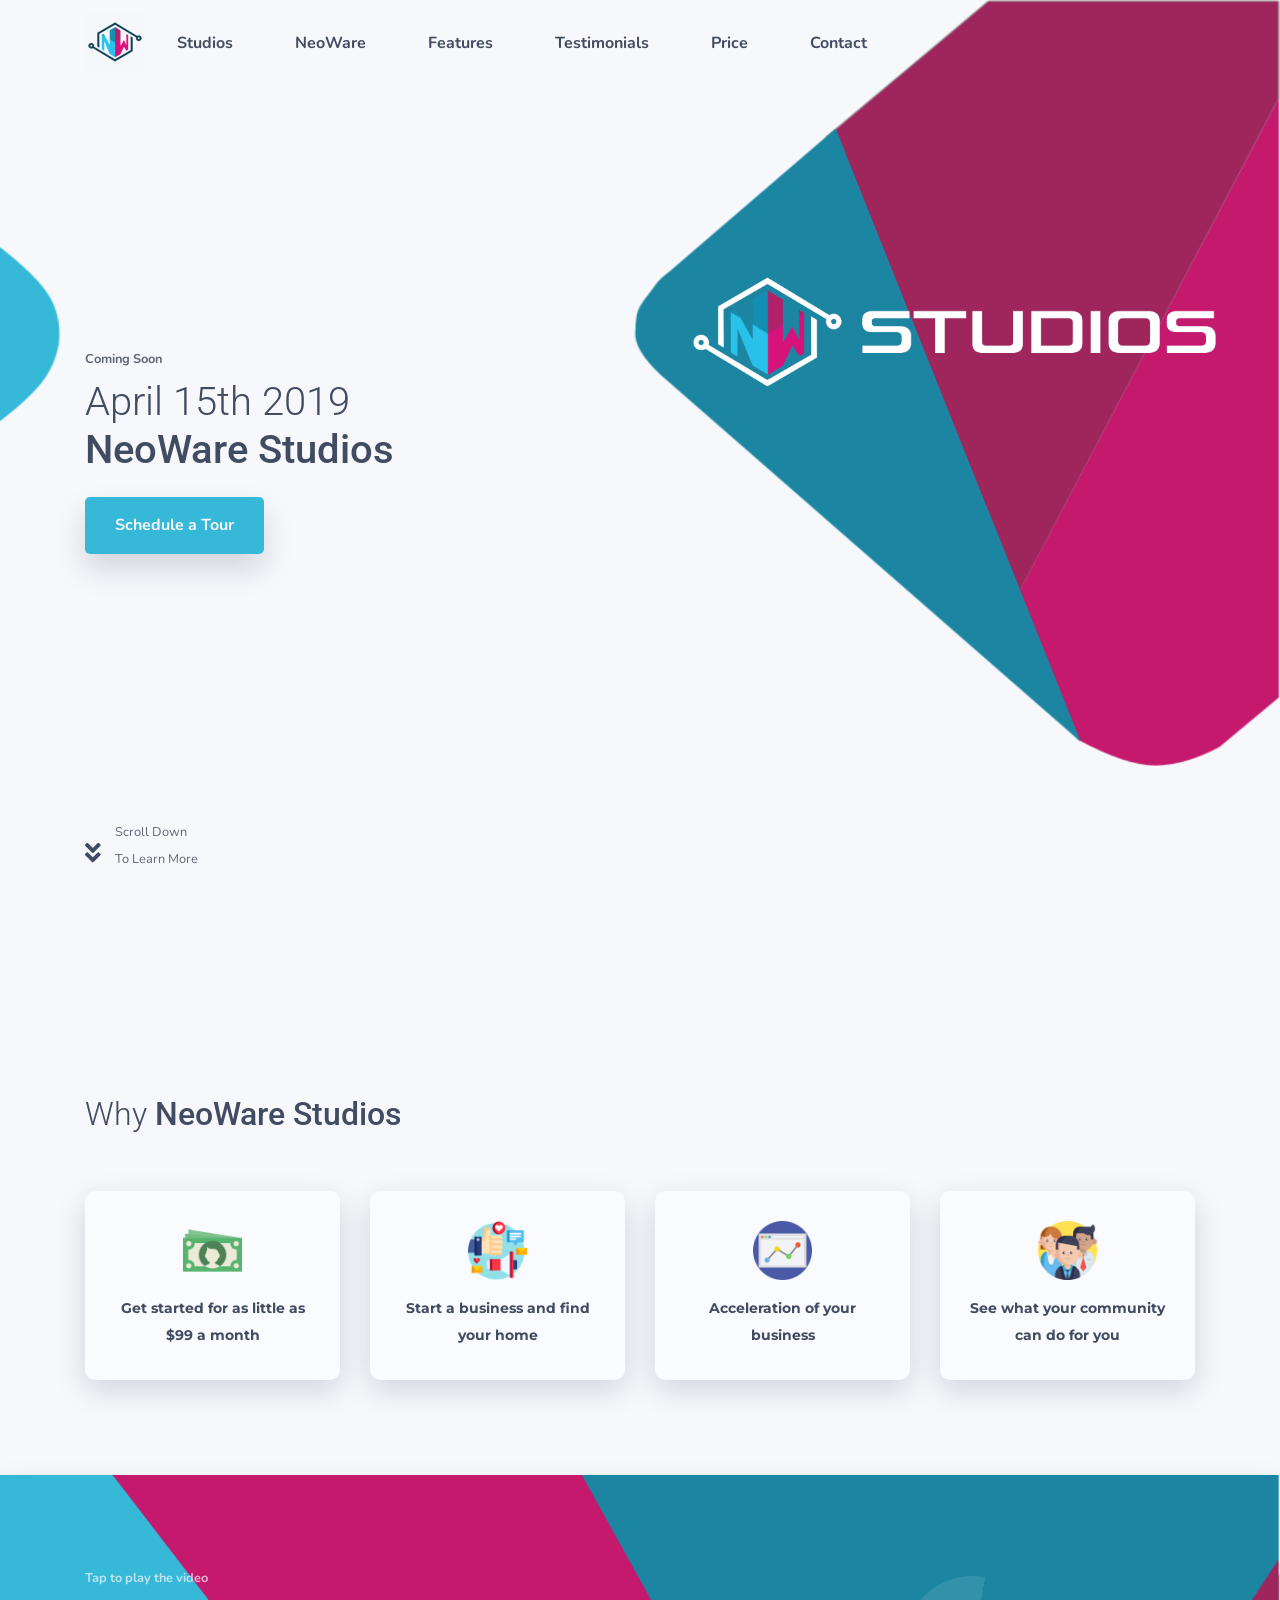
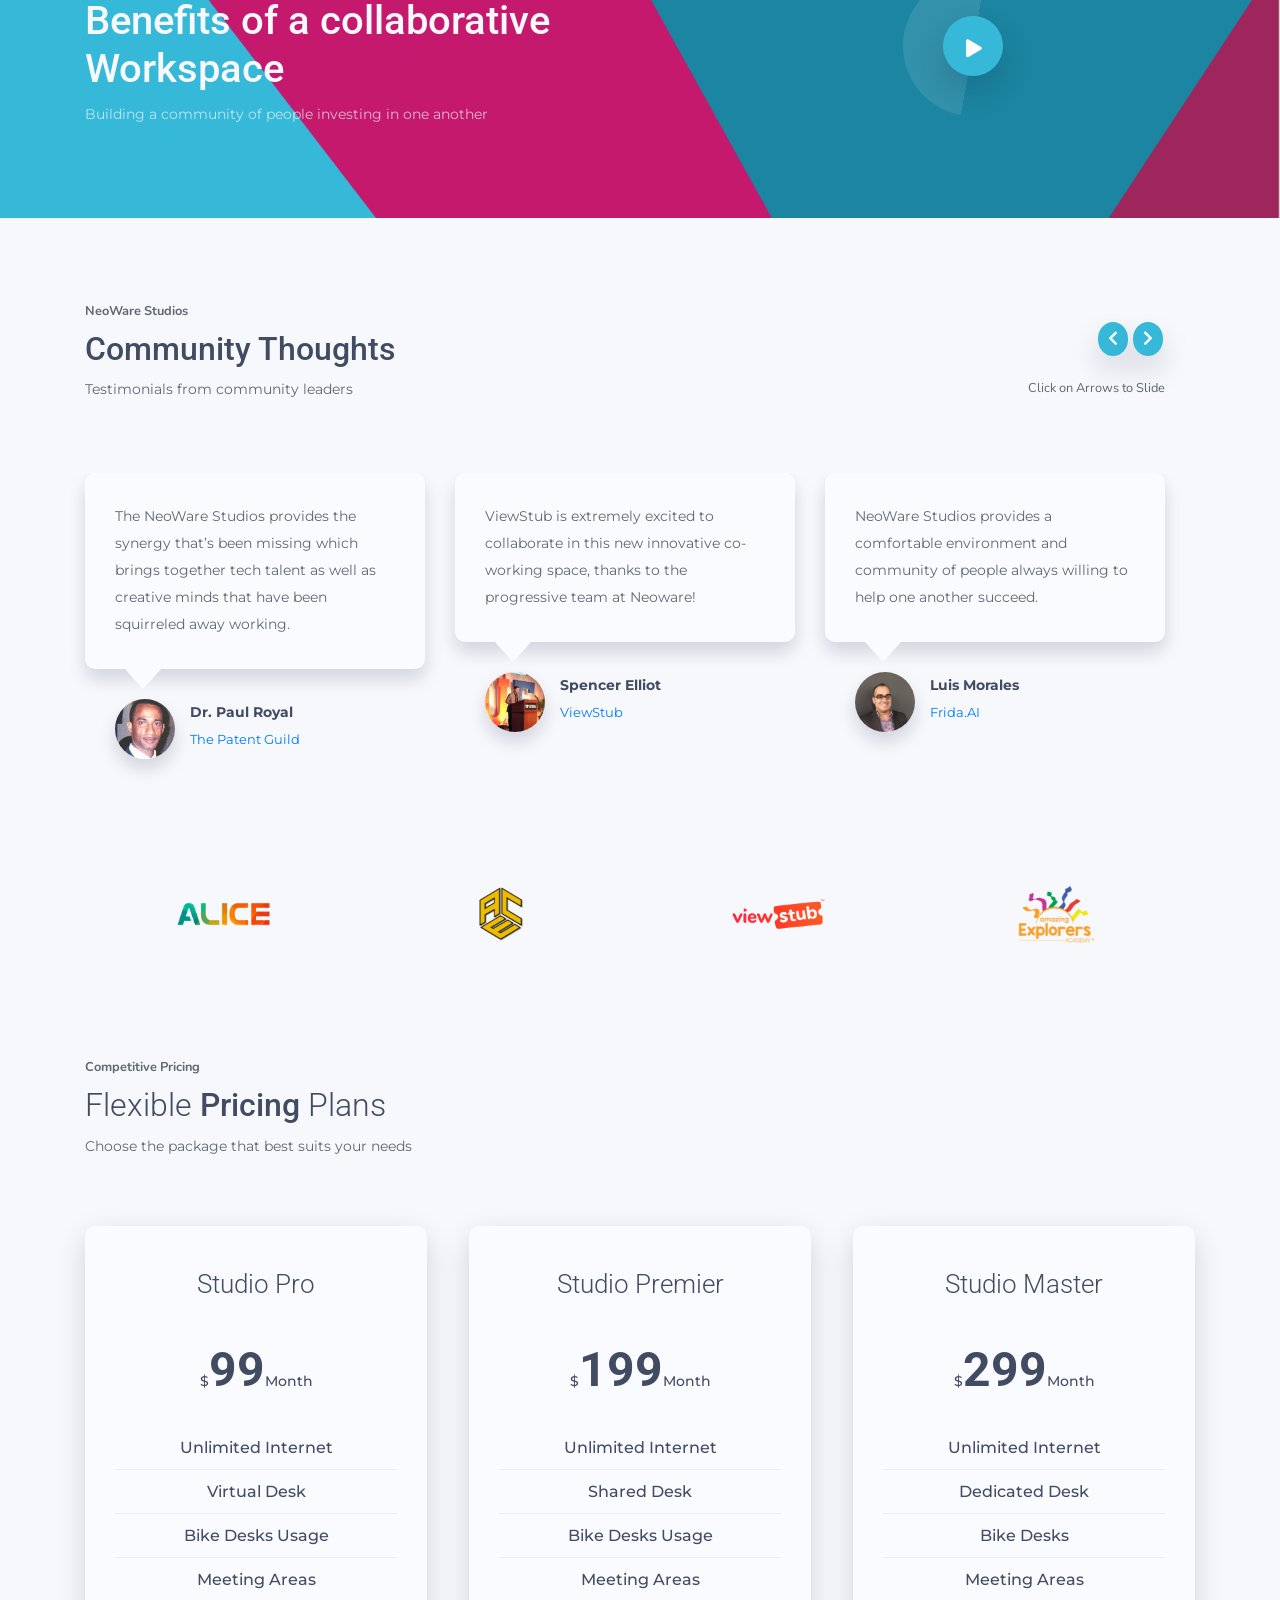
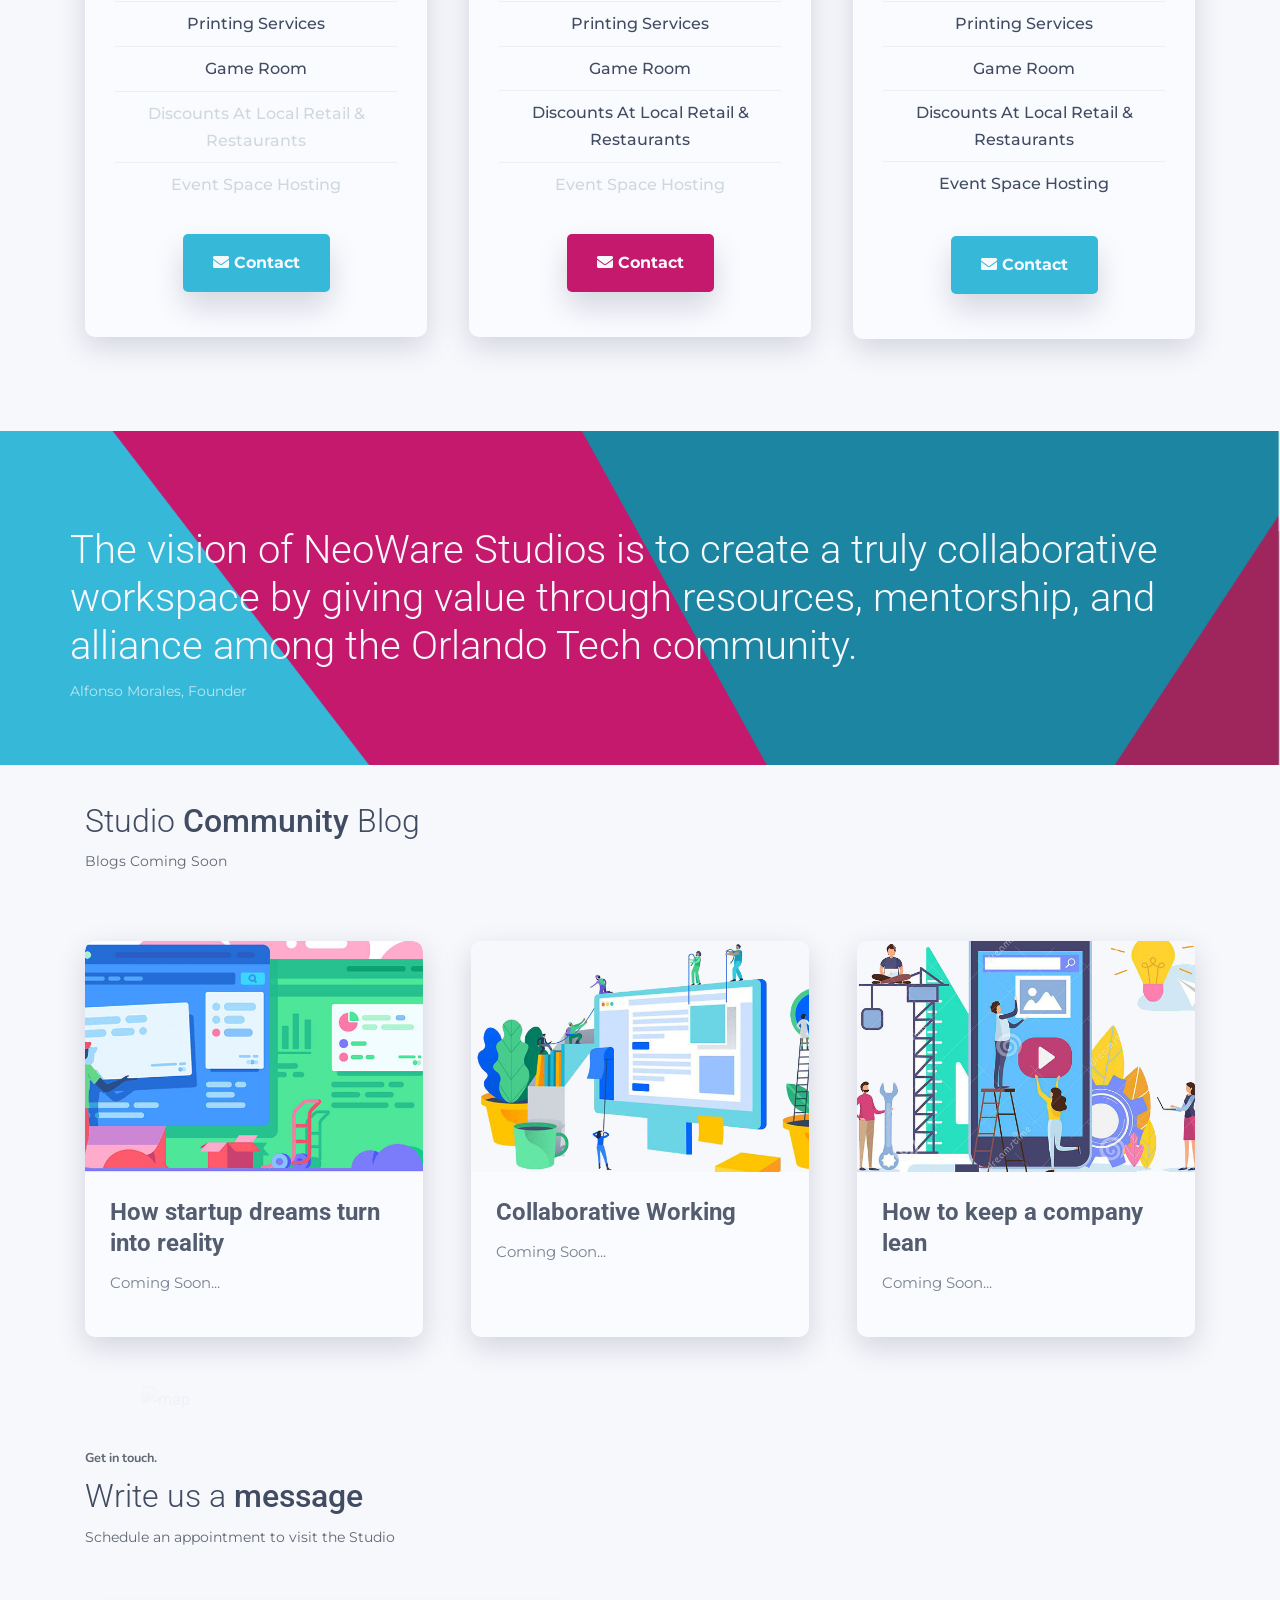
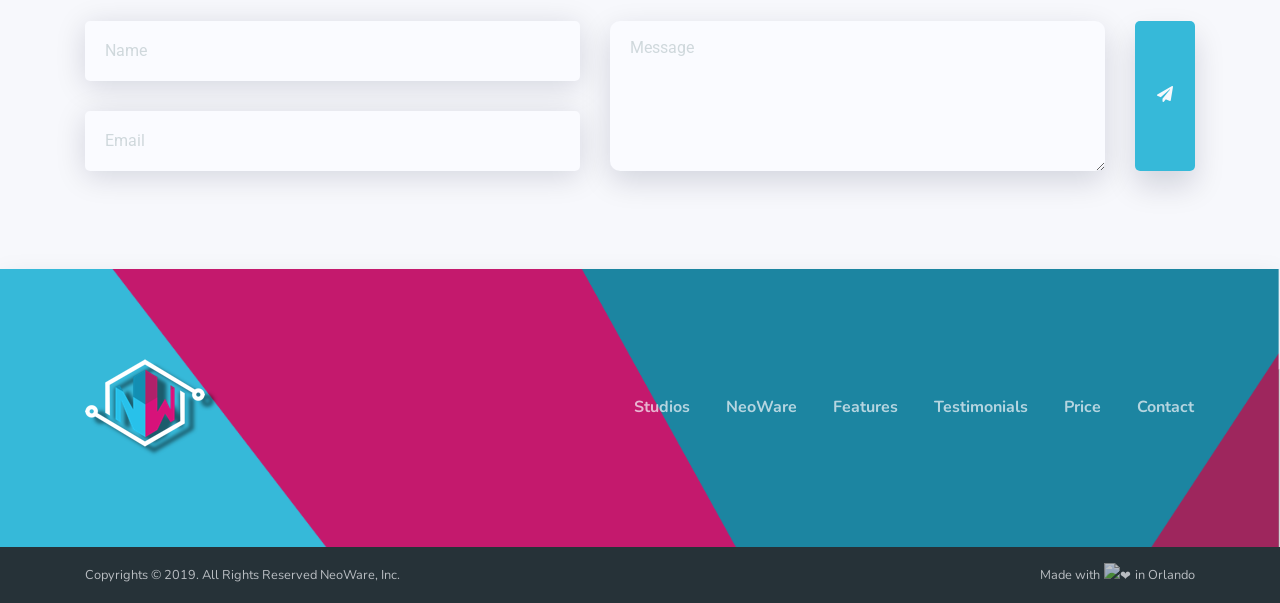
==== neowarestudio.html @ 3d2d00c1 "Update to add studios page" ====
<!DOCTYPE html>
<html lang="en-US" class="no-js">
<head>
    <meta charset="UTF-8" />
	<meta http-equiv="X-UA-Compatible" content="IE=edge">
	<meta name="viewport" content="width=device-width, initial-scale=1">
	<!-- The above 3 meta tags *must* come first in the head; any other head content must come *after* these tags -->
	<link rel="pingback" href="./xmlrpc.php">
	
	<!-- Favicon -->
		
	<title>NeoWare Studios &#8211; Collaborative Workspaces Orlando FL</title>
<link rel='dns-prefetch' href='//fonts.googleapis.com' />
<link rel='dns-prefetch' href='//s.w.org' />
<link rel="alternate" type="application/rss+xml" title="NeoWare Studios &raquo; Feed" href="./feed/index.html" />
<link rel="alternate" type="application/rss+xml" title="NeoWare Studios &raquo; Comments Feed" href="./comments/feed/index.html" />
		<script type="text/javascript">
			window._wpemojiSettings = {"baseUrl":"https:\/\/s.w.org\/images\/core\/emoji\/11.2.0\/72x72\/","ext":".png","svgUrl":"https:\/\/s.w.org\/images\/core\/emoji\/11.2.0\/svg\/","svgExt":".svg","source":{"concatemoji":".\/wp-includes\/js\/wp-emoji-release.min.js?ver=5.1.1"}};
			!function(a,b,c){function d(a,b){var c=String.fromCharCode;l.clearRect(0,0,k.width,k.height),l.fillText(c.apply(this,a),0,0);var d=k.toDataURL();l.clearRect(0,0,k.width,k.height),l.fillText(c.apply(this,b),0,0);var e=k.toDataURL();return d===e}function e(a){var b;if(!l||!l.fillText)return!1;switch(l.textBaseline="top",l.font="600 32px Arial",a){case"flag":return!(b=d([55356,56826,55356,56819],[55356,56826,8203,55356,56819]))&&(b=d([55356,57332,56128,56423,56128,56418,56128,56421,56128,56430,56128,56423,56128,56447],[55356,57332,8203,56128,56423,8203,56128,56418,8203,56128,56421,8203,56128,56430,8203,56128,56423,8203,56128,56447]),!b);case"emoji":return b=d([55358,56760,9792,65039],[55358,56760,8203,9792,65039]),!b}return!1}function f(a){var c=b.createElement("script");c.src=a,c.defer=c.type="text/javascript",b.getElementsByTagName("head")[0].appendChild(c)}var g,h,i,j,k=b.createElement("canvas"),l=k.getContext&&k.getContext("2d");for(j=Array("flag","emoji"),c.supports={everything:!0,everythingExceptFlag:!0},i=0;i<j.length;i++)c.supports[j[i]]=e(j[i]),c.supports.everything=c.supports.everything&&c.supports[j[i]],"flag"!==j[i]&&(c.supports.everythingExceptFlag=c.supports.everythingExceptFlag&&c.supports[j[i]]);c.supports.everythingExceptFlag=c.supports.everythingExceptFlag&&!c.supports.flag,c.DOMReady=!1,c.readyCallback=function(){c.DOMReady=!0},c.supports.everything||(h=function(){c.readyCallback()},b.addEventListener?(b.addEventListener("DOMContentLoaded",h,!1),a.addEventListener("load",h,!1)):(a.attachEvent("onload",h),b.attachEvent("onreadystatechange",function(){"complete"===b.readyState&&c.readyCallback()})),g=c.source||{},g.concatemoji?f(g.concatemoji):g.wpemoji&&g.twemoji&&(f(g.twemoji),f(g.wpemoji)))}(window,document,window._wpemojiSettings);
		</script>
		<style type="text/css">
img.wp-smiley,
img.emoji {
	display: inline !important;
	border: none !important;
	box-shadow: none !important;
	height: 1em !important;
	width: 1em !important;
	margin: 0 .07em !important;
	vertical-align: -0.1em !important;
	background: none !important;
	padding: 0 !important;
}
</style>
	<link rel='stylesheet' id='wp-block-library-css'  href='./wp-includes/css/dist/block-library/style.min.css?ver=5.1.1' type='text/css' media='all' />
<link rel='stylesheet' id='wp-block-library-theme-css'  href='./wp-includes/css/dist/block-library/theme.min.css?ver=5.1.1' type='text/css' media='all' />
<link rel='stylesheet' id='apparatus-fonts-montserrat-css'  href='https://fonts.googleapis.com/css?family=Montserrat%3A200%2C300%2C400%2C500%2C500i%2C600%2C700%2C800&#038;ver=5.1.1' type='text/css' media='all' />
<link rel='stylesheet' id='apparatus-fonts-nunito_and_roboto-css'  href='https://fonts.googleapis.com/css?family=Roboto%3A100%2C300%2C400%2C400i%2C500%2C700%2C900%7CNunito%3A200%2C300%2C400%2C600%2C700%2C800%2C900&#038;ver=5.1.1' type='text/css' media='all' />
<link rel='stylesheet' id='bootstrap-css'  href='./wp-content/themes/apparatus/css/bootstrap.min.css?ver=5.1.1' type='text/css' media='all' />
<link rel='stylesheet' id='font-awesome-new-css'  href='./wp-content/themes/apparatus/fonts/font-awesome/css/all.css?ver=5.1.1' type='text/css' media='all' />
<link rel='stylesheet' id='owl-carousel-css'  href='./wp-content/themes/apparatus/css/owl.carousel.min.css?ver=5.1.1' type='text/css' media='all' />
<link rel='stylesheet' id='owl-carousel-theme-default-css'  href='./wp-content/themes/apparatus/css/owl.theme.default.min.css?ver=5.1.1' type='text/css' media='all' />
<link rel='stylesheet' id='lity-css'  href='./wp-content/themes/apparatus/css/lity.min.css?ver=5.1.1' type='text/css' media='all' />
<link rel='stylesheet' id='animations-css'  href='./wp-content/themes/apparatus/css/animations.css?ver=5.1.1' type='text/css' media='all' />
<link rel='stylesheet' id='apparatus-stylesheet-css'  href='./wp-content/themes/apparatus/style.css?ver=5.1.1' type='text/css' media='all' />
<link rel='stylesheet' id='apparatus-media-queries-css'  href='./wp-content/themes/apparatus/css/media-queries.css?ver=5.1.1' type='text/css' media='all' />
<link rel='stylesheet' id='apparatus-sidebar-widgets-css'  href='./wp-content/themes/apparatus/css/widget.css?ver=5.1.1' type='text/css' media='all' />
<link rel='stylesheet' id='apparatus-gutenberg-additions-css'  href='./wp-content/themes/apparatus/gutenberg/css/gutenberg-additions.css?ver=5.1.1' type='text/css' media='all' />
<link rel='stylesheet' id='apparatus-font-style-one-css'  href='./wp-content/themes/apparatus/css/font-style-one.css?ver=5.1.1' type='text/css' media='all' />
<link rel='stylesheet' id='apparatus-public-style-css'  href='./wp-content/plugins/the_apparatus_extensions/modules/public.css?ver=6.4.0' type='text/css' media='all' />
<link rel='stylesheet' id='js_composer_front-css'  href='./wp-content/plugins/js_composer/assets/css/js_composer.min.css?ver=5.7' type='text/css' media='all' />
<script type='text/javascript' src='./wp-includes/js/jquery/jquery.js?ver=1.12.4'></script>
<script type='text/javascript' src='./wp-includes/js/jquery/jquery-migrate.min.js?ver=1.4.1'></script>
<link rel='https://api.w.org/' href='./wp-json/index.html' />
<link rel="EditURI" type="application/rsd+xml" title="RSD" href="./xmlrpc.php?rsd" />
<link rel="wlwmanifest" type="application/wlwmanifest+xml" href="./wp-includes/wlwmanifest.xml" /> 
<meta name="generator" content="WordPress 5.1.1" />
<link rel="canonical" href="./index.html" />
<link rel='shortlink' href='./index.html' />
<link rel="alternate" type="application/json+oembed" href="./wp-json/oembed/1.0/embed/index.html?url=.%2F" />
<link rel="alternate" type="text/xml+oembed" href="./wp-json/oembed/1.0/embed/index.html?url=.%2F&#038;format=xml" />
		<style type="text/css">.recentcomments a{display:inline !important;padding:0 !important;margin:0 !important;}</style>
		<meta name="generator" content="Powered by WPBakery Page Builder - drag and drop page builder for WordPress."/>
<!--[if lte IE 9]><link rel="stylesheet" type="text/css" href="./wp-content/plugins/js_composer/assets/css/vc_lte_ie9.min.css" media="screen"><![endif]--><link rel="icon" href="./wp-content/uploads/2019/03/Logo.png" sizes="32x32" />
<link rel="icon" href="./wp-content/uploads/2019/03/Logo.png" sizes="192x192" />
<link rel="apple-touch-icon-precomposed" href="./wp-content/uploads/2019/03/Logo.png" />
<meta name="msapplication-TileImage" content="./wp-content/uploads/2019/03/Logo.png" />
<!-- Custom CSS Codes
========================================================= -->
<style id="custom-style">
	.logo {
		color: #fff;
		height: 60px;
		width: 60px;
		border-radius: 50%;
		font-size: 32px;
		padding-left: 0;
		padding-right: 0;
		padding-top: 4px;
		background: -webkit-gradient(linear, left top, left bottom, from(#F5F251), to(#B8B00A));
		background: linear-gradient(-180deg, #F5F251 0%, #F5F251 100%);
	}
	@media (max-width: 768px) {
		.logo {
			height: 55px;
			width: 55px;
			font-size: 30px;
			padding-top: 2px;
		}
	}
	logo-image{
		padding-left: 0;
		padding-right: 0;
		padding-top: 4px;
	}
	/*Global Colors*/
	.bg-color-1,.nav-container-screen div,.nav-container div,button,.btn,input[type="submit"]{
		background: -webkit-gradient(linear, left top, left bottom, from(#F5F251), to(#B8B00A));
		background: linear-gradient(-180deg, #F5F251 0%, #F5F251 100%);
	}
	.bg-color-2{
		background: -webkit-gradient(linear, left top, left bottom, from(#6326AA), to(#5C1B84));
		background: linear-gradient(-180deg, #6326AA 0%, #6326AA 100%);
	}
	.navbar button.navbar-toggler{
		background: transparent !important;
	}
	.wp-block-quote:not(.is-large):not(.is-style-large){
		border-color: #6326AA;
	}
	/*Background Images*/
		.header-blog{
		background-image: url(./wp-content/themes/apparatus/images/backgrounds-min/ambient-min.jpg);
	}
		@media (max-width: 768px) {
		.dif-mobile-bg {
			background-image: url(./wp-content/themes/apparatus/images/backgrounds-min/ambient-min.jpg) !important;
			height: 100vh !important;
			background-size: cover !important;
			background-repeat: no-repeat;
			-webkit-box-shadow: 0 15px 30px 0 rgba(5, 16, 44, .15);
			box-shadow: 0 15px 30px 0 rgba(5, 16, 44, .15);
		}
		.sm-tpadding{
			padding-top: 70px;
		}
	}
						
	
		footer{
		background-image: url(./wp-content/uploads/2019/02/jagged-min-1.png);
	}
					
	.footer-brand .logo{
		padding-top:4px	}
			
	
		
		
		
		
		
		
		
							
				
										
			
			
		
			
			
		
			
			
			
		
		
		.header-blog {
		height: 40vh;
	}
			
		.recentcomments a {
		display: inline-block !important;
		padding: 3px 12px !important;
		margin: 10px 7px 2px 0 !important;
	}
</style>
<style type="text/css" data-type="vc_shortcodes-custom-css">.vc_custom_1545214084079{background-position: center !important;background-repeat: no-repeat !important;background-size: contain !important;}</style><noscript><style type="text/css"> .wpb_animate_when_almost_visible { opacity: 1; }</style></noscript></head>

<body class="home page-template page-template-page-vc page-template-page-vc-php page page-id-71 wp-embed-responsive montserrat_font  ft_home wpb-js-composer js-comp-ver-5.7 vc_responsive">
    <!-- Preloader -->
    <div class="preloader">
        <div class="status">
            <div class="spinner">
                <div class="bg-color-2 rect1"></div>
                <div class="bg-color-2 rect2"></div>
                <div class="bg-color-2 rect3"></div>
                <div class="bg-color-2 rect4"></div>
                <div class="bg-color-2 rect5"></div>
            </div>
        </div>
    </div>
   <!--  Preloader end -->

    <!-- Page -->
    <div id="top" class="page-wrap">
        <!-- Navigation -->
        <nav id="navigation" class="navbar navbar-expand-lg">
            <div class="container" id="navigation-container">
                <!-- Logo -->
												
<a href="./index.html" class="custom-logo-link" rel="home" itemprop="url"><img width="60" height="60" src="./wp-content/uploads/2019/02/Neoware-Logo-1.png" class="custom-logo" alt="NeoWare" itemprop="logo" /></a>
								                <!-- Logo end -->
                <!-- Burger menu button -->
                <button class="navbar-toggler" type="button" data-toggle="collapse" data-target="#navbarSupportedContent" aria-controls="navbarSupportedContent" aria-expanded="false" aria-label="Toggle navigation">
                    <span class="burger-menu">
                        <span class="burger"></span>
                    </span>
                </button>
                <!-- Burger menu button end -->
                <div class="collapse navbar-collapse" id="navbarSupportedContent">
                    <ul id="menu-main-menu" class="navbar-nav mrg-auto nav-menu-width parent-items-5"><li  id="menu-item-171" class="menu-item menu-item-type-custom menu-item-object-custom menu-item-171 nav-item the-top-parent-item"><a title="onepage" href="indexstudios.html" class="nav-link">Studios</a></li>
                    	<li id="menu-item-161" class="menu-item menu-item-type-custom menu-item-object-custom menu-item-161 nav-item the-top-parent-item"><a title="onepage" href="index.html" class="nav-link">NeoWare</a></li>
<li  id="menu-item-10" class="menu-item menu-item-type-custom menu-item-object-custom menu-item-10 nav-item the-top-parent-item"><a title="onepage" href="#features" class="nav-link">Features</a></li>
<li  id="menu-item-12" class="menu-item menu-item-type-custom menu-item-object-custom menu-item-12 nav-item the-top-parent-item"><a title="onepage" href="#testimonials" class="nav-link">Testimonials</a></li>
<li  id="menu-item-13" class="menu-item menu-item-type-custom menu-item-object-custom menu-item-13 nav-item the-top-parent-item"><a title="onepage" href="#pricing" class="nav-link">Price</a></li>
<li  id="menu-item-14" class="menu-item menu-item-type-custom menu-item-object-custom menu-item-14 nav-item the-top-parent-item"><a title="onepage" href="#contact" class="nav-link">Contact</a></li>

</ul>
                </div>
            </div>


















        </nav>
        <!-- Navigation end -->  
<section class="sec-padding apparatus-page-post-page">
    <div class="container">
      <div class="row">
        <div class="col-12 col-md-12 nopadding">
			
				<!-- post grid -->		
        <div class="apparatus-post-block post-71 page type-page status-publish hentry" id="post-71">
			<div class="col-12 col-md-12 nopadding">
				<div class="text-box">
					<div id="home" data-vc-full-width="true" data-vc-full-width-init="false" data-vc-stretch-content="true" class="vc_row wpb_row vc_row-fluid vc_custom_1545214084079 vc_row-no-padding" style=" "><div class="wpb_column vc_column_container vc_col-sm-12"><div class="vc_column-inner"><div class="wpb_wrapper"><!-- Start Header Section-->
	<div style="background-image:url(./wp-content/uploads/2019/03/Background.png);background-size: contain;background-position: top;background-repeat: no-repeat;" class="dbmca dif-mobile-bg">
        <header class="header dbmca header-section-one"  >
            <div class="container">
                <div class="row header-row">
                    <!-- Main title -->
                    <div class="col-sm-12 col-md-6 align-self-center main-title">
					
                        <p class="light bold small main-suptitle sm-white heading1">Coming Soon</p>
						
					
                        <h1 class="heading2 sm-white"><span class='thin'>April 15th 2019</span><br />
NeoWare Studios</h1>
						
					
                        <!-- Buttons -->
                        <a href="mailto:info@neoware.io">
                            <div class="button bg-color-1">Schedule a Tour</div>
                        </a>
						
							
                    </div>
                    <!-- Main title end -->
							
											
                </div>
								
                <!-- Tooltip -->
                <div class="header-tooltip"><i class="fas scroll-arrow bounce fa-angle-double-down"></i>
                    <p class="light thin small sm-white heading3" >Scroll Down<br />
To Learn More</p>
                </div>
                <!-- Tooltip end -->
								
            </div>
        </header>
        <!-- End Header end -->
		<!-- How it works -->
        <section  class="hiw p-90-35 dbmca">
            <div class="line"></div>
            <div class="container">
                <!-- Section title -->
                <div class="section-title sm-ac mb-70">
                    <p class="light bold small sec2_heading1"></p>
                    <h2 class="sec2_heading2"></h2>
                    <p class="light thin sec2_heading3"></p>
                </div>
                <!-- Section title end -->
                <div class="row">
				
				
				
				
					
                </div>
            </div>
        </section>
		</div>
        <!-- How it works end -->
		
<style>




.header-section-one.dbmca .bg-color-1{
     background-image: linear-gradient(-180deg, #36b9d9 0%, #36b9d9 100%) !important; 
} 










</style>

<style>
@media (max-width: 768px){
.dif-mobile-bg{
    background-image: url(./wp-content/uploads/2019/03/Middle-Sections.png) !important;
}
}
</style>
</div></div></div></div><div class="vc_row-full-width"></div><div id="features" class="vc_row wpb_row vc_row-fluid sm-tpadding" style=" "><div class="wpb_column vc_column_container vc_col-sm-12"><div class="vc_column-inner"><div class="wpb_wrapper"><!-- Start Headline Section-->
       
                <div class="section-title sm-ac p-15 mb-m5 lkkij">
<!--                     <p class="light bold small headline1">Try on the touch</p>
 -->                    <h2 class="headline2"><span class='thin'>Why</span> NeoWare Studios</h2>
<!--                     <p class="light thin headline3">Dolor sit Mollitia harum ea ut etaque velit.</p>
 -->                </div>

        <!-- End Headline Section -->
		
<style>



</style>
<div class="vc_empty_space"   style="height: 55px" ><span class="vc_empty_space_inner"></span></div>
</div></div></div></div><div class="vc_row wpb_row vc_row-fluid" style=" "><div class="wpb_column vc_column_container vc_col-sm-3"><div class="vc_column-inner"><div class="wpb_wrapper"><!-- Start Feature Box -->
        <section class="features p-0-55 mojnp">

                    <!-- Features card  -->

                        <div class="card-features">
                            <img src="./wp-content/uploads/2018/12/notes.png" alt="icon" class="jump" style="animation-delay: 0s" >
                            <p class="bold title">Get started for as little as $99 a month</p>
                            <p class="light thin desc"></p>
                        </div>
     				

        </section>
        <!-- End Feature Box  -->
		
<style>


</style>
</div></div></div><div class="wpb_column vc_column_container vc_col-sm-3"><div class="vc_column-inner"><div class="wpb_wrapper"><!-- Start Feature Box -->
        <section class="features p-0-55 mnopj">

                    <!-- Features card  -->

                        <div class="card-features">
                            <img src="./wp-content/uploads/2018/12/digital-campaign.png" alt="icon" class="jump" style="animation-delay: 0.75s" >
                            <p class="bold title">Start a business and find your home</p>
                            <p class="light thin desc"></p>
                        </div>
     				

        </section>
        <!-- End Feature Box  -->
		
<style>


</style>
</div></div></div><div class="wpb_column vc_column_container vc_col-sm-3"><div class="vc_column-inner"><div class="wpb_wrapper"><!-- Start Feature Box -->
        <section class="features p-0-55 njmop">

                    <!-- Features card  -->

                        <div class="card-features">
                            <img src="./wp-content/uploads/2018/12/charts.png" alt="icon" class="jump" style="animation-delay: 1.5s" >
                            <p class="bold title">Acceleration of your business</p>
                            <p class="light thin desc"></p>
                        </div>
     				

        </section>
        <!-- End Feature Box  -->
		
<style>


</style>
</div></div></div><div class="wpb_column vc_column_container vc_col-sm-3"><div class="vc_column-inner"><div class="wpb_wrapper"><!-- Start Feature Box -->
        <section class="features p-0-55 nmojp">

                    <!-- Features card  -->

                        <div class="card-features">
                            <img src="./wp-content/uploads/2018/12/teamwork.png" alt="icon" class="jump" style="animation-delay: 2.25s" >
                            <p class="bold title">See what your community can do for you</p>
                            <p class="light thin desc"></p>
                        </div>
     				

        </section>
        <!-- End Feature Box  -->
		
<style>


</style>
</div></div></div></div><div data-vc-full-width="true" data-vc-full-width-init="false" data-vc-stretch-content="true" class="vc_row wpb_row vc_row-fluid vc_row-no-padding" style=" "><div class="wpb_column vc_column_container vc_col-sm-12"><div class="vc_column-inner"><div class="wpb_wrapper"><div class="vc_empty_space"   style="height: 40px" ><span class="vc_empty_space_inner"></span></div>
<!-- Start Video Section -->
        <section class="video bg-animation p-90-60 rtqsi">
            <div class="container">
                <div class="row">
                    <div class="col-12 col-sm-7 align-self-center mb-30">
                        <!-- Section title -->
                        <div class="section-title">
                            <p class="white-light bold small heading1">Tap to play the video</p>
                            <h2 class="h1 white heading2">Benefits of a collaborative Workspace</h2>
                            <p class="white-light thin m-0 heading3">Building a community of people investing in one another</p>
                        </div>
                        <!-- Section title end -->
                    </div>
                    <!-- Play button -->
                    <div class="col-12 col-sm-5 align-self-center mb-30">
                        <div class="play-frame play-rotate"></div>
                        <a href="https://www.youtube.com/watch?v=XB7zxBHRfho" data-lity>
                            <div class="play-button bg-color-1">
                                <i class="fas fa-play"></i>
                            </div>
                        </a>
                    </div>
                    <!-- Play button end -->
                </div>
            </div>
        </section>
        <!-- End Video Section  -->
		
<style>

.video.rtqsi {
    background-image: url(./wp-content/uploads/2019/02/jagged-min-1.png);
}






.video.rtqsi .bg-color-1{
	background-image: linear-gradient(-180deg, #36b9d9 0%, #36b9d9 100%);
} 

</style>
</div></div></div></div><div class="vc_row-full-width"></div><div id="testimonials" data-vc-full-width="true" data-vc-full-width-init="false" data-vc-stretch-content="true" class="vc_row wpb_row vc_row-fluid vc_row-no-padding" style=" "><div class="wpb_column vc_column_container vc_col-sm-12"><div class="vc_column-inner"><div class="wpb_wrapper"><!-- Start Testimonial Slider Section -->
        <section  class="testimonials p-80-0 mnkld">
            <div class="container">
                <div class="row">
                    <div class="col-12 col-md-7">
                        <!-- Section title -->
                        <div class="section-title sm-ac mb-70">
                            <p class="light bold small heading1">NeoWare Studios</p>
                            <h2 class="heading2">Community Thoughts</h2>
                            <p class="light thin heading3">Testimonials from community leaders</p>
                        </div>
                        <!-- Section title end -->
                    </div>
                    <div class="col-12 col-md-5 testimonials-tooltip">
                        <div class="nav-container sm-ac"></div>
                        <p class="light thin small sm-ac arrow_title">Click on Arrows to Slide</p>
                    </div>
                </div>
                <div id="owl" class="testimonial-slider">
				
                    <!-- Start Item -->
                    <div class="item">
                        <div class="testimonial">
                            <div class="dialog">
                                <p class="light thin description">The NeoWare Studios provides the synergy that’s been missing which brings together tech talent as well as creative minds that have been squirreled away working.</p>
                            </div>
                            <div class="user-name">
                                <div class="user"><img src="./wp-content/uploads/2019/03/Paul.png" alt="user"></div>
                                <p class="m-0 bold name">Dr. Paul Royal</p>

                                <p class="light thin small designation"><a href="                                https://www.thepatentguild.com
" target="_blank">The Patent Guild</a></p>
                            </div>
                        </div>
                    </div>
					<!-- End Item -->
				
                    <!-- Start Item -->
                    <div class="item">
                        <div class="testimonial">
                            <div class="dialog">
                                <p class="light thin description">ViewStub is extremely excited to collaborate in this new innovative co-working space, thanks to the progressive team at Neoware!</p>
                            </div>
                            <div class="user-name">
                                <div class="user"><img src="./wp-content/uploads/2019/03/Spencer.png" alt="user"></div>
                                <p class="m-0 bold name">Spencer Elliot</p>
                                <p class="light thin small designation"><a href="https://viewstub.com" target="_blank">ViewStub</a></p>
                            </div>
                        </div>
                    </div>
					<!-- End Item -->
				
                    <!-- Start Item -->
                    <div class="item">
                        <div class="testimonial">
                            <div class="dialog">
                                <p class="light thin description">NeoWare Studios provides a comfortable environment and community of people always willing to help one another succeed.</p>
                            </div>
                            <div class="user-name">
                                <div class="user"><img src="./wp-content/uploads/2019/03/Luis.png" alt="user"></div>
                                <p class="m-0 bold name">Luis Morales</p>
                                <p class="light thin small designation"><a href="https://www.frida.ai" target="_blank">Frida.AI</a></p>
                            </div>
                        </div>
                    </div>
					<!-- End Item -->

					<!-- Start Item -->
                    <div class="item">
                        <div class="testimonial">
                            <div class="dialog">
                                <p class="light thin description">If you’re looking for a space to maximize your work, interactions/feedback, and growth, Neoware studios is where you belong.</p>
                            </div>
                            <div class="user-name">
                                <div class="user"><img src="./wp-content/uploads/2019/03/Zach.png" alt="user"></div>
                                <p class="m-0 bold name">Zachery Gettis</p>
                                <p class="light thin small designation"><a href="https://www.ucfcrypto.com" target="_blank">ACE</a></p>
                            </div>
                        </div>
                    </div>
					<!-- End Item -->

                </div>

            </div>
        </section>
        <!-- End Testimonial Slider Section  -->
		
<style>




.testimonials.mnkld .nav-container div{
    background-image: linear-gradient(-180deg, #36b9d9 0%, #36b9d9 100%) !important;
}


</style>
</div></div></div></div><div class="vc_row-full-width"></div><div class="vc_row wpb_row vc_row-fluid" style=" "><div class="wpb_column vc_column_container vc_col-sm-12"><div class="vc_column-inner"><div class="wpb_wrapper"><!-- Start Clients Logo Slider Section -->
        <section  class="clients_logo_slider testimonials">
		
                <div class="brands mb-30">
                    <div class="container">
                        <!-- Owl carousel -->
                        <div class="owl-carousel brands-slider owl-theme">						

						
                            <div class="item">
                                <!-- Brand 1 -->
                                <img src="./wp-content/uploads/2019/03/Group-7.png" alt="brand">
                            </div>
						
                            <div class="item">
                                <!-- Brand 1 -->
                                <img src="./wp-content/uploads/2019/03/Group-5.png" alt="brand">
                            </div>
						
                            <div class="item">
                                <!-- Brand 1 -->
                                <img src="./wp-content/uploads/2019/03/Group-6.png" alt="brand">
                            </div>
						
                            <div class="item">
                                <!-- Brand 1 -->
                                <img src="./wp-content/uploads/2019/03/Group-4.png" alt="brand">
                            </div>
						
                            <div class="item">
                                <!-- Brand 1 -->
                                <img src="./wp-content/uploads/2019/03/Group-3.png" alt="brand">
                            </div>
						
                            <div class="item">
                                <!-- Brand 1 -->
                                <img src="./wp-content/uploads/2019/03/Group-2.png" alt="brand">
                            </div>
			
                        </div>
                        <!-- Owl carousel end -->
                    </div>
                </div>
              
        </section>
        <!-- End Clients Logo Slider Section  -->
		</div></div></div></div><div id="pricing" class="vc_row wpb_row vc_row-fluid" style=" "><div class="wpb_column vc_column_container vc_col-sm-12"><div class="vc_column-inner"><div class="wpb_wrapper"><div class="vc_empty_space"   style="height: 60px" ><span class="vc_empty_space_inner"></span></div>
<!-- Start Headline Section-->
       
                <div class="section-title sm-ac p-15 mb-m5 kilkj">
                    <p class="light bold small headline1">Competitive Pricing</p>
                    <h2 class="headline2"><span class='thin'>Flexible</span> Pricing <span class='thin'>Plans</span></h2>
                    <p class="light thin headline3">Choose the package that best suits your needs</p>
                </div>

        <!-- End Headline Section -->
		
<style>



</style>
</div></div></div></div><div class="vc_row wpb_row vc_row-fluid" style=" "><div class="wpb_column vc_column_container vc_col-sm-4"><div class="vc_column-inner"><div class="wpb_wrapper"><!-- Start Price Table -->
        <section class="pricing p-55-60 qproc">

                        <div class="pricing-table text-center">
                            <div class="row">
                                <div class="col-12">
                                    <p class="bold price-header plan_name">Studio Pro</p>
                                </div>
                                <div class="col-12">
                                    <p class="light thin plan_desc">
                                       
                                    </p>
                                </div>
                                <div class="col-12">
                                    <p class="bold price plan_price">$<span>99</span>Month</p>
                                </div>
                                <div class="col-12">
									<ul class="pricing-detail gray"><li>Unlimited Internet<br /></li><li>Virtual Desk<br /></li><li>Bike Desks Usage<br /></li><li>Meeting Areas<br /></li><li>Printing Services<br /></li><li>Game Room</li></ul>  
									
									<ul class="pricing-detail gray disabled-features"><li class="mute">Discounts At Local Retail & Restaurants<br /></li><li class="mute">Event Space Hosting</li></ul>  
									
                                </div>
                                <div class="col-12">						<a href="mailto:info@neoware.io" class="button bg-color-2"><i class="fa fa-envelope"></i> Contact</a>
                                </div>
                            </div>
                        </div>

        </section>
        <!-- End Price Table  -->
		
<style>







.pricing.qproc .bg-color-2{
    background-image: linear-gradient(-180deg, #36b9d9 0%, #36b9d9 100%);
}

</style>

<style>
.disabled-features{
	margin-top:-15px;
}
.mute {
    color: #CFD8DC !important;
}
</style>
<div class="vc_empty_space"   style="height: 32px" ><span class="vc_empty_space_inner"></span></div>
</div></div></div><div class="wpb_column vc_column_container vc_col-sm-4"><div class="vc_column-inner"><div class="wpb_wrapper"><!-- Start Price Table -->
        <section class="pricing p-55-60 cporq">

                        <div class="pricing-table text-center">
                            <div class="row">
                                <div class="col-12">
                                    <p class="bold price-header plan_name">Studio Premier</p>
                                </div>
                                <div class="col-12">
                                    <p class="light thin plan_desc">
                                       
                                    </p>
                                </div>
                                <div class="col-12">
                                    <p class="bold price plan_price">$<span>199</span>Month</p>
                                </div>
                                <div class="col-12">
									<ul class="pricing-detail gray"><li>Unlimited Internet<br /></li><li>Shared Desk<br /></li><li>Bike Desks Usage<br /></li><li>Meeting Areas<br /></li><li>Printing Services<br /></li><li>Game Room<br /></li><li>Discounts At Local Retail & Restaurants</li></ul>  
									
									<ul class="pricing-detail gray disabled-features"><li class="mute">Event Space Hosting</li></ul>  
									
                                </div>
                                <div class="col-12">						<form method="post" action="https://www.paypal.com/cgi-bin/webscr">
										<input type="hidden" value="_xclick" name="cmd">
										<input type="hidden" value="example@gmail.com" name="business">
										<input type="hidden" value="Studio Premier" name="item_name">
										<input type="hidden" value="" name="currency_code">
										<input type="hidden" value="199" name="amount">
										<input type="hidden" value="https://fluentthemes.com/wp/appeasy/app-demo-one/" name="return">
										<div class="col-12">						<a href="mailto:info@neoware.io" class="button bg-color-2"><i class="fa fa-envelope"></i> Contact</a>
                                </div>
									</form>
                                </div>
                            </div>
                        </div>

        </section>
        <!-- End Price Table  -->
		
<style>







.pricing.cporq .bg-color-2{
    background-image: linear-gradient(-180deg, #c4196d 0%, #c4196d 100%);
}

</style>

<style>
.disabled-features{
	margin-top:-15px;
}
.mute {
    color: #CFD8DC !important;
}
</style>
<div class="vc_empty_space"   style="height: 32px" ><span class="vc_empty_space_inner"></span></div>
</div></div></div><div class="wpb_column vc_column_container vc_col-sm-4"><div class="vc_column-inner"><div class="wpb_wrapper"><!-- Start Price Table -->
        <section class="pricing p-55-60 pqocr">

                        <div class="pricing-table text-center">
                            <div class="row">
                                <div class="col-12">
                                    <p class="bold price-header plan_name">Studio Master</p>
                                </div>
                                <div class="col-12">
                                    <p class="light thin plan_desc">
                                       
                                    </p>
                                </div>
                                <div class="col-12">
                                    <p class="bold price plan_price">$<span>299</span>Month</p>
                                </div>
                                <div class="col-12">
									<ul class="pricing-detail gray"><li>Unlimited Internet<br /></li><li>Dedicated Desk<br /></li><li>Bike Desks<br /></li><li>Meeting Areas<br /></li><li>Printing Services<br /></li><li>Game Room<br /></li><li>Discounts At Local Retail & Restaurants<br /></li><li>Event Space Hosting</li></ul>  
									
                                </div>
                                <div class="col-12">						<form method="post" action="https://www.paypal.com/cgi-bin/webscr">
										<input type="hidden" value="_xclick" name="cmd">
										<input type="hidden" value="example@gmail.com" name="business">
										<input type="hidden" value="Studio Master" name="item_name">
										<input type="hidden" value="" name="currency_code">
										<input type="hidden" value="299" name="amount">
										<input type="hidden" value="https://fluentthemes.com/wp/appeasy/app-demo-one/" name="return">
										<div class="col-12">						<a href="mailto:info@neoware.io" class="button bg-color-2"><i class="fa fa-envelope"></i> Contact</a>
                                </div>
									</form>
                                </div>
                            </div>
                        </div>

        </section>
        <!-- End Price Table  -->
		
<style>







.pricing.pqocr .bg-color-2{
    background-image: linear-gradient(-180deg, #36b9d9 0%, #36b9d9 100%);
}

</style>
<div class="vc_empty_space"   style="height: 32px" ><span class="vc_empty_space_inner"></span></div>
</div></div></div></div><div data-vc-full-width="true" data-vc-full-width-init="false" data-vc-stretch-content="true" class="vc_row wpb_row vc_row-fluid vc_row-no-padding" style=" "><div class="wpb_column vc_column_container vc_col-sm-12"><div class="vc_column-inner"><div class="wpb_wrapper"><!-- Start Video Section -->
        <section class="video bg-animation p-90-60 rsqit">
            <div class="container">
                <div class="row">
                    <div class="">
                        <!-- Section title -->
                        <div class="section-title">
                            <p class="white-light bold small heading1"></p>
                            <h2 class="h1 white heading2"><span class='thin'>The vision of NeoWare Studios is to create a truly collaborative workspace by giving value through resources, mentorship, and alliance among the Orlando Tech community.</span></h2>
                            <p class="white-light thin m-0 heading3">Alfonso Morales, Founder</p>
                        </div>
                        <!-- Section title end -->
                    </div>
                    <!-- Play button -->
                    
                    <!-- Play button end -->
                </div>
            </div>
        </section>
        <!-- End Video Section  -->
		
<style>

.video.rsqit {
    background-image: url(./wp-content/uploads/2019/02/jagged-min-1.png);
}






.video.rsqit .bg-color-1{
	background-image: linear-gradient(-180deg, #36b9d9 0%, #36b9d9 100%);
} 

</style>
</div></div></div></div><div class="vc_row-full-width"></div><div class="vc_row wpb_row vc_row-fluid" style=" "><div class="wpb_column vc_column_container vc_col-sm-12"><div class="vc_column-inner"><div class="wpb_wrapper"><div class="vc_empty_space"   style="height: 32px" ><span class="vc_empty_space_inner"></span></div>
<!-- Start Headline Section-->
       
                <div class="section-title sm-ac p-15 mb-m5 ljikk">
                    <p class="light bold small headline1"></p>
                    <h2 class="headline2"><span class='thin'>Studio</span> Community <span class='thin'>Blog</span></h2>
                    <p class="light thin headline3">Blogs Coming Soon</p>
                </div>

        <!-- End Headline Section -->
		
<style>

.section-title.ljikk .headline1{
	color:#848484;
} 



</style>
<!-- Start Categorised Blog Section-->
	    <section class="blog p-55-60">
            <div class="container">
                <div class="row n-paddings">
		
                    <div class="col-12 col-lg-4 mb-48 mlr-24">
                        <!-- Blog card -->
                        <!-- <a href="./2018/12/17/rapidly-the-accepted-pillars-of-global-politics/index.html"> -->
                            <div class="blog-card">
							
                                <div class="blog-frame">

                                    <div class="more-tooltip bg-color-1"><i class="fas fa-link"></i></div>
                                    <div style="background-image:url(./wp-content/uploads/2019/01/Untitled-8-6.jpg);" class="img"></div></div>
								
                                <div class="blog-description">
                                    <p class="bold dark">How startup dreams turn into reality</p>
                                    <p class="light thin montserrat">
									Coming Soon...
				
									</p>
                                </div>
                            </div>
<!--                         </a>
 -->                    </div>		
		
                    <div class="col-12 col-lg-4 mb-48 mlr-24">
                        <!-- Blog card -->
<!--                         <a href="./2018/12/17/19/index.html">
 -->                            <div class="blog-card">
							
                                <div class="blog-frame">
                                    <div class="more-tooltip bg-color-1"><i class="fas fa-link"></i></div>
                                    <div style="background-image:url(./wp-content/uploads/2019/01/Untitled-3-6.jpg);" class="img"></div></div>
								
                                <div class="blog-description">
                                    <p class="bold dark">Collaborative Working</p>
                                    <p class="light thin montserrat">
Coming Soon...				
									</p>
                                </div>
                            </div>
<!--                         </a>
 -->                    </div>		
		
                    <div class="col-12 col-lg-4 mb-48 mlr-24">
                        <!-- Blog card -->
<!--                         <a href="./2018/12/17/how-dreams-turn-into-reality/index.html">
 -->                            <div class="blog-card">
							
                                <div class="blog-frame">
                                    <div class="more-tooltip bg-color-1"><i class="fas fa-link"></i></div>
                                    <div style="background-image:url(./wp-content/uploads/2019/01/Untitled-12-6.jpg);" class="img"></div></div>
								
                                <div class="blog-description">
                                    <p class="bold dark">How to keep a company lean</p>
                                    <p class="light thin montserrat">
									Coming Soon...
				
									</p>
                                </div>
                            </div>
<!--                         </a>
 -->                    </div>		
			
		        </div>
            </div>
        </section>
        <!-- End Categorised Blog Section  -->
		</div></div></div></div><div id="contact" class="vc_row wpb_row vc_row-fluid" style=" "><div class="wpb_column vc_column_container vc_col-sm-12"><div class="vc_column-inner"><div class="wpb_wrapper"><!-- Start Contact us Section-->
      <section class="contact p-0-60 wyzxa">
            <div class="container">
			
                <div class="bg-map">
                    <img src="./wp-content/uploads/2018/12/bg-map-6.png" alt="map">
                </div>
			
                <div class="row">
                    <div class="col-12 col-md-6">
                        <!-- Section title -->
                        <div class="section-title sm-ac mb-70">
                            <p class="light bold small heading1">Get in touch.</p>
                            <h2 class="heading2"><span class='thin'>Write us a</span> message</h2>
                            <p class="light thin heading3">Schedule an appointment to visit the Studio</p>
                        </div>
                    </div>
                    <div class="col-12 col-md-6">
                        <!-- Social icons -->
                      <!--   <div class="contact-social-icons">
                            <ul class="sm-ac">
                                <li><a href=""><i class="fab fa-twitter"></i></a></li>
                                <li><a href=""><i class="fab fa-facebook"></i></a></li>
                                <li><a href=""><i class="fab fa-dribbble"></i></a></li>
                                <li><a href=""><i class="fab fa-behance"></i></a></li>
                            </ul>
                        </div> -->
                        <!-- Social icons end -->
                    </div>
                </div>
                <!-- Section title end -->
                <form  method="post" id="form">
                    <div class="row">
                        <div class="col-12 col-md">
						
                            <!-- Name input -->
                            <input type="text" name="name" placeholder="Name" id="sendername" required>
                            <!-- Email input -->
                            <input type="email" name="contact_email" placeholder="Email" id="emailaddress" required>
                        </div>
                        <div class="col-12 col-md">
                            <!-- Text input -->
                            <textarea name="text" cols="30" rows="5" placeholder="Message" id="sendermessage" required></textarea>
                        </div>
                        <div class="col-12 col-md-auto text-center">
                            <!-- Submit form button -->
                            <button class="submit bg-color-1"><i class="fa fa-paper-plane" aria-hidden="true"></i></button>
							<img src="./wp-content/plugins/the_apparatus_extensions/modules/images/msg_loader.gif" class="img-responsive msg-loader" style="width:40px;height:40px;display: none;" alt="loader"/>
                        </div>
                    </div>
  					<input type="hidden" name="email_subject" id="email_subject" value="" />
  					<input type="hidden" name="recipient_name" id="recipient_name" value="" />
					<input type="hidden" name="recipient_email" id="recipient_email" value="" />

			


			


			


			
					
                </form>
				<div id="success_msg" class="alert alert-success">Message Sent</div>
				<div id="error_msg" class="alert alert-danger">Sorry, Message Not Sent. Try again later.</div>
            </div>
        </section>
		
        <!-- End Contact us Section  -->
        <script>
            jQuery(document).ready(function(){
				jQuery("#success_msg").hide();
				jQuery("#error_msg").hide();
                jQuery("#form").on("submit", function(e){
                    //Stop the form from submitting itself to the server.
                    e.preventDefault();

					var data = {};
                    var name = jQuery("#sendername").val();
                    var email = jQuery("#emailaddress").val();
                    var message = jQuery("#sendermessage").val();
                    var recipient_email = jQuery("#recipient_email").val();
                    var recipient_name = jQuery("#recipient_name").val();
                    var email_subject = jQuery("#email_subject").val();
					
					var select_title = "";
					var select = jQuery("#cf-select").val();
					var radio_title = "";
					var radio = jQuery("input[name=cf-radio]:checked").val();
					var checkbox_title = "";
					var checkArray = [];					
					jQuery(".control--checkbox:checked").each(function(i,e) {
						checkArray.push(jQuery(this).val());
					});
					
					
				
					
				
					
					
                    jQuery.ajax({
                        type: "POST",
						dataType: "json",
						  beforeSend: function(){
							jQuery(".msg-loader").css("display", "inline");
						  },
                        url: "./wp-content/plugins/the_apparatus_extensions/modules/apparatus-contact-form.php",
                        data: {name: name,email:email,message:message,recipient_email:recipient_email,recipient_name:recipient_name,email_subject:email_subject,select_title:select_title,select:select,radio_title:radio_title,radio:radio,checkbox_title:checkbox_title,"checkbox[]":checkArray.join()},
						complete: function(){
							jQuery("#form")[0].reset();
							jQuery(".msg-loader").css("display", "none");
						  },
                        success: function(data){
                          jQuery("#success_msg").show();
						  jQuery("html, body").animate({
        scrollTop: jQuery("#success_msg").offset().top - 200}, 2000);
                        },	
						error: function(data){
                          jQuery("#error_msg").show();
						  jQuery("html, body").animate({
        scrollTop: jQuery("#error_msg").offset().top - 200}, 2000);
						  },
					  
                    });
                });
            });
        </script>	
		
		
<style>




.contact.wyzxa .bg-color-1{
background-image: linear-gradient(-180deg, #36b9d9 0%, #36b9d9 100%);
}

</style>
</div></div></div></div>
				</div>
			</div>
		</div>
				<div class="clearfix"></div>
				
	  </div>
    </div>
    </div>
</section> 
<!-- =-=-=-=-=-=-= FOOTER =-=-=-=-=-=-= -->
        		 <footer id="" class="bg-animation p-90-60">
<div class="container">
<div class="row">
<div class="col-12 mb-30 col-md-3 align-self-center">

<a class="footer-brand" href="./index.html">
<div class="logo-image"><img src="./wp-content/uploads/2019/02/Neoware_Final_Logo_IconLine-White-3.png" alt="logo" /></div>
</a>

</div>
<div class="col-12 col-md-9 align-self-center justify-content-center mb-30">
<ul id="menu-footer" class="footer-nav"><li  id="menu-item-171" class="menu-item menu-item-type-custom menu-item-object-custom menu-item-171 nav-item the-top-parent-item"><a title="onepage" href="indexstudios.html" class="nav-link">Studios</a></li>
                    	<li id="menu-item-161" class="menu-item menu-item-type-custom menu-item-object-custom menu-item-161 nav-item the-top-parent-item"><a title="onepage" href="index.html" class="nav-link">NeoWare</a></li>
<li  id="menu-item-10" class="menu-item menu-item-type-custom menu-item-object-custom menu-item-10 nav-item the-top-parent-item"><a title="onepage" href="#features" class="nav-link">Features</a></li>
<li  id="menu-item-12" class="menu-item menu-item-type-custom menu-item-object-custom menu-item-12 nav-item the-top-parent-item"><a title="onepage" href="#testimonials" class="nav-link">Testimonials</a></li>
<li  id="menu-item-13" class="menu-item menu-item-type-custom menu-item-object-custom menu-item-13 nav-item the-top-parent-item"><a title="onepage" href="#pricing" class="nav-link">Price</a></li>
<li  id="menu-item-14" class="menu-item menu-item-type-custom menu-item-object-custom menu-item-14 nav-item the-top-parent-item"><a title="onepage" href="#contact" class="nav-link">Contact</a></li>
</ul> </div>
</div>
</div>
</footer>



<div class="footer-copyright">
<div class="container">
<div class="row justify-content-end">
<div class="col-12 col-sm-6">

<p class="small thin white-light sm-ac">Copyrights © 2019. All Rights Reserved NeoWare, Inc.</p>
</div>
<div class="col-12 col-sm-6">

<p class="small thin white-light author sm-ac">
Made with ❤ in Orlando </p>
</div>
</div>
</div>
</div>

		<script>
            jQuery(document).ready(function(){
				
                jQuery("#footer-newsletter").on("submit", function(e){
                    e.preventDefault();
					var data = {};                 
                    var email = jQuery("#footer-email").val();
                    jQuery.ajax({
                        type: "POST",
						dataType: "json",
						  beforeSend: function(){
							jQuery(".footer-newsletter-loader").css("display", "inline");
						  },
                        url: "#",
                        data: {footer_email1:email},
						complete: function(){
							jQuery("#footer-newsletter")[0].reset();
							jQuery(".footer-newsletter-loader").css("display", "none");
						  },
                        success: function(data){
						jQuery("#footer-output").html(data);
                        },	
						error: function(data){
						jQuery("#footer-output").html("");
						  },
					  
                    });
                });
            });
        </script>
		<!-- Footer end -->

  
  </div>
	<!-- Page end -->

	<script type='text/javascript' src='./wp-content/themes/apparatus/js/bootstrap.min.js?ver=1.0.0'></script>
<script type='text/javascript' src='./wp-content/themes/apparatus/js/owl.carousel.min.js?ver=1.0.0'></script>
<script type='text/javascript' src='./wp-content/themes/apparatus/js/lity.js?ver=1.0.0'></script>
<script type='text/javascript' src='./wp-content/themes/apparatus/js/main.js?ver=1.0.0'></script>
<script type='text/javascript' src='./wp-content/themes/apparatus/js/custom-owl.js?ver=1.0.0'></script>
<script type='text/javascript' src='./wp-content/themes/apparatus/js/navigation-one.js?ver=1.0.0'></script>
<script type='text/javascript' src='./wp-includes/js/wp-embed.min.js?ver=5.1.1'></script>
<script type='text/javascript' src='./wp-content/plugins/js_composer/assets/js/dist/js_composer_front.min.js?ver=5.7'></script>
</body>
</html>
---- wp-includes/css/dist/block-library/style.min.css ----
.wp-block-audio figcaption{margin-top:.5em;margin-bottom:1em;color:#555d66;text-align:center;font-size:13px}.wp-block-audio audio{width:100%;min-width:300px}.editor-block-list__layout .reusable-block-edit-panel{align-items:center;background:#f8f9f9;color:#555d66;display:flex;flex-wrap:wrap;font-family:-apple-system,BlinkMacSystemFont,Segoe UI,Roboto,Oxygen-Sans,Ubuntu,Cantarell,Helvetica Neue,sans-serif;font-size:13px;top:-14px;margin:0 -14px;padding:8px 14px;position:relative;z-index:7}.editor-block-list__layout .editor-block-list__layout .reusable-block-edit-panel{margin:0 -14px;padding:8px 14px}.editor-block-list__layout .reusable-block-edit-panel .reusable-block-edit-panel__spinner{margin:0 5px}.editor-block-list__layout .reusable-block-edit-panel .reusable-block-edit-panel__info{margin-right:auto}.editor-block-list__layout .reusable-block-edit-panel .reusable-block-edit-panel__label{margin-right:8px;white-space:nowrap;font-weight:600}.editor-block-list__layout .reusable-block-edit-panel .reusable-block-edit-panel__title{flex:1 1 100%;font-size:14px;height:30px;margin:4px 0 8px}.editor-block-list__layout .reusable-block-edit-panel .components-button.reusable-block-edit-panel__button{flex-shrink:0}@media (min-width:960px){.editor-block-list__layout .reusable-block-edit-panel{flex-wrap:nowrap}.editor-block-list__layout .reusable-block-edit-panel .reusable-block-edit-panel__title{margin:0}.editor-block-list__layout .reusable-block-edit-panel .components-button.reusable-block-edit-panel__button{margin:0 0 0 5px}}.editor-block-list__layout .reusable-block-indicator{background:#fff;border-left:1px dashed #e2e4e7;color:#555d66;border-bottom:1px dashed #e2e4e7;top:-14px;height:30px;padding:4px;position:absolute;z-index:1;width:30px;right:-14px}.wp-block-button{color:#fff;margin-bottom:1.5em}.wp-block-button.aligncenter{text-align:center}.wp-block-button.alignright{text-align:right}.wp-block-button__link{background-color:#32373c;border:none;border-radius:28px;box-shadow:none;color:inherit;cursor:pointer;display:inline-block;font-size:18px;margin:0;padding:12px 24px;text-align:center;text-decoration:none;white-space:normal;overflow-wrap:break-word}.wp-block-button__link:active,.wp-block-button__link:focus,.wp-block-button__link:hover{color:inherit}.is-style-squared .wp-block-button__link{border-radius:0}.is-style-outline{color:#32373c}.is-style-outline .wp-block-button__link{background:transparent;border:2px solid}.wp-block-categories.alignleft{margin-right:2em}.wp-block-categories.alignright{margin-left:2em}.wp-block-columns{display:flex;flex-wrap:wrap}@media (min-width:782px){.wp-block-columns{flex-wrap:nowrap}}.wp-block-column{flex:1;margin-bottom:1em;flex-basis:100%;min-width:0;word-break:break-word;overflow-wrap:break-word}@media (min-width:600px){.wp-block-column{flex-basis:50%;flex-grow:0}}@media (min-width:600px){.wp-block-column:nth-child(odd){margin-right:32px}.wp-block-column:not(:first-child),.wp-block-column:nth-child(2n){margin-left:32px}.wp-block-column:not(:last-child){margin-right:32px}}.wp-block-cover,.wp-block-cover-image{position:relative;background-color:#000;background-size:cover;background-position:50%;min-height:430px;width:100%;margin:0 0 1.5em;display:flex;justify-content:center;align-items:center;overflow:hidden}.wp-block-cover-image.has-left-content,.wp-block-cover.has-left-content{justify-content:flex-start}.wp-block-cover-image.has-left-content .wp-block-cover-image-text,.wp-block-cover-image.has-left-content .wp-block-cover-text,.wp-block-cover-image.has-left-content h2,.wp-block-cover.has-left-content .wp-block-cover-image-text,.wp-block-cover.has-left-content .wp-block-cover-text,.wp-block-cover.has-left-content h2{margin-left:0;text-align:left}.wp-block-cover-image.has-right-content,.wp-block-cover.has-right-content{justify-content:flex-end}.wp-block-cover-image.has-right-content .wp-block-cover-image-text,.wp-block-cover-image.has-right-content .wp-block-cover-text,.wp-block-cover-image.has-right-content h2,.wp-block-cover.has-right-content .wp-block-cover-image-text,.wp-block-cover.has-right-content .wp-block-cover-text,.wp-block-cover.has-right-content h2{margin-right:0;text-align:right}.wp-block-cover-image .wp-block-cover-image-text,.wp-block-cover-image .wp-block-cover-text,.wp-block-cover-image h2,.wp-block-cover .wp-block-cover-image-text,.wp-block-cover .wp-block-cover-text,.wp-block-cover h2{color:#fff;font-size:2em;line-height:1.25;z-index:1;margin-bottom:0;max-width:610px;padding:14px;text-align:center}.wp-block-cover-image .wp-block-cover-image-text a,.wp-block-cover-image .wp-block-cover-image-text a:active,.wp-block-cover-image .wp-block-cover-image-text a:focus,.wp-block-cover-image .wp-block-cover-image-text a:hover,.wp-block-cover-image .wp-block-cover-text a,.wp-block-cover-image .wp-block-cover-text a:active,.wp-block-cover-image .wp-block-cover-text a:focus,.wp-block-cover-image .wp-block-cover-text a:hover,.wp-block-cover-image h2 a,.wp-block-cover-image h2 a:active,.wp-block-cover-image h2 a:focus,.wp-block-cover-image h2 a:hover,.wp-block-cover .wp-block-cover-image-text a,.wp-block-cover .wp-block-cover-image-text a:active,.wp-block-cover .wp-block-cover-image-text a:focus,.wp-block-cover .wp-block-cover-image-text a:hover,.wp-block-cover .wp-block-cover-text a,.wp-block-cover .wp-block-cover-text a:active,.wp-block-cover .wp-block-cover-text a:focus,.wp-block-cover .wp-block-cover-text a:hover,.wp-block-cover h2 a,.wp-block-cover h2 a:active,.wp-block-cover h2 a:focus,.wp-block-cover h2 a:hover{color:#fff}.wp-block-cover-image.has-parallax,.wp-block-cover.has-parallax{background-attachment:fixed}@supports (-webkit-overflow-scrolling:touch){.wp-block-cover-image.has-parallax,.wp-block-cover.has-parallax{background-attachment:scroll}}.wp-block-cover-image.has-background-dim:before,.wp-block-cover.has-background-dim:before{content:"";position:absolute;top:0;left:0;bottom:0;right:0;background-color:inherit;opacity:.5;z-index:1}.wp-block-cover-image.has-background-dim.has-background-dim-10:before,.wp-block-cover.has-background-dim.has-background-dim-10:before{opacity:.1}.wp-block-cover-image.has-background-dim.has-background-dim-20:before,.wp-block-cover.has-background-dim.has-background-dim-20:before{opacity:.2}.wp-block-cover-image.has-background-dim.has-background-dim-30:before,.wp-block-cover.has-background-dim.has-background-dim-30:before{opacity:.3}.wp-block-cover-image.has-background-dim.has-background-dim-40:before,.wp-block-cover.has-background-dim.has-background-dim-40:before{opacity:.4}.wp-block-cover-image.has-background-dim.has-background-dim-50:before,.wp-block-cover.has-background-dim.has-background-dim-50:before{opacity:.5}.wp-block-cover-image.has-background-dim.has-background-dim-60:before,.wp-block-cover.has-background-dim.has-background-dim-60:before{opacity:.6}.wp-block-cover-image.has-background-dim.has-background-dim-70:before,.wp-block-cover.has-background-dim.has-background-dim-70:before{opacity:.7}.wp-block-cover-image.has-background-dim.has-background-dim-80:before,.wp-block-cover.has-background-dim.has-background-dim-80:before{opacity:.8}.wp-block-cover-image.has-background-dim.has-background-dim-90:before,.wp-block-cover.has-background-dim.has-background-dim-90:before{opacity:.9}.wp-block-cover-image.has-background-dim.has-background-dim-100:before,.wp-block-cover.has-background-dim.has-background-dim-100:before{opacity:1}.wp-block-cover-image.alignleft,.wp-block-cover-image.alignright,.wp-block-cover.alignleft,.wp-block-cover.alignright{max-width:305px;width:100%}.wp-block-cover-image:after,.wp-block-cover:after{display:block;content:"";font-size:0;min-height:inherit}@supports ((position:-webkit-sticky) or (position:sticky)){.wp-block-cover-image:after,.wp-block-cover:after{content:none}}.wp-block-cover-image.aligncenter,.wp-block-cover-image.alignleft,.wp-block-cover-image.alignright,.wp-block-cover.aligncenter,.wp-block-cover.alignleft,.wp-block-cover.alignright{display:flex}.wp-block-cover__video-background{position:absolute;top:50%;left:50%;transform:translateX(-50%) translateY(-50%);width:100%;height:100%;z-index:0;-o-object-fit:cover;object-fit:cover}.editor-block-list__block[data-type="core/embed"][data-align=left] .editor-block-list__block-edit,.editor-block-list__block[data-type="core/embed"][data-align=right] .editor-block-list__block-edit,.wp-block-embed.alignleft,.wp-block-embed.alignright{max-width:360px;width:100%}.wp-block-embed{margin-bottom:1em}.wp-block-embed figcaption{margin-top:.5em;margin-bottom:1em;color:#555d66;text-align:center;font-size:13px}.wp-embed-responsive .wp-block-embed.wp-embed-aspect-1-1 .wp-block-embed__wrapper,.wp-embed-responsive .wp-block-embed.wp-embed-aspect-1-2 .wp-block-embed__wrapper,.wp-embed-responsive .wp-block-embed.wp-embed-aspect-4-3 .wp-block-embed__wrapper,.wp-embed-responsive .wp-block-embed.wp-embed-aspect-9-16 .wp-block-embed__wrapper,.wp-embed-responsive .wp-block-embed.wp-embed-aspect-16-9 .wp-block-embed__wrapper,.wp-embed-responsive .wp-block-embed.wp-embed-aspect-18-9 .wp-block-embed__wrapper,.wp-embed-responsive .wp-block-embed.wp-embed-aspect-21-9 .wp-block-embed__wrapper{position:relative}.wp-embed-responsive .wp-block-embed.wp-embed-aspect-1-1 .wp-block-embed__wrapper:before,.wp-embed-responsive .wp-block-embed.wp-embed-aspect-1-2 .wp-block-embed__wrapper:before,.wp-embed-responsive .wp-block-embed.wp-embed-aspect-4-3 .wp-block-embed__wrapper:before,.wp-embed-responsive .wp-block-embed.wp-embed-aspect-9-16 .wp-block-embed__wrapper:before,.wp-embed-responsive .wp-block-embed.wp-embed-aspect-16-9 .wp-block-embed__wrapper:before,.wp-embed-responsive .wp-block-embed.wp-embed-aspect-18-9 .wp-block-embed__wrapper:before,.wp-embed-responsive .wp-block-embed.wp-embed-aspect-21-9 .wp-block-embed__wrapper:before{content:"";display:block;padding-top:50%}.wp-embed-responsive .wp-block-embed.wp-embed-aspect-1-1 .wp-block-embed__wrapper iframe,.wp-embed-responsive .wp-block-embed.wp-embed-aspect-1-2 .wp-block-embed__wrapper iframe,.wp-embed-responsive .wp-block-embed.wp-embed-aspect-4-3 .wp-block-embed__wrapper iframe,.wp-embed-responsive .wp-block-embed.wp-embed-aspect-9-16 .wp-block-embed__wrapper iframe,.wp-embed-responsive .wp-block-embed.wp-embed-aspect-16-9 .wp-block-embed__wrapper iframe,.wp-embed-responsive .wp-block-embed.wp-embed-aspect-18-9 .wp-block-embed__wrapper iframe,.wp-embed-responsive .wp-block-embed.wp-embed-aspect-21-9 .wp-block-embed__wrapper iframe{position:absolute;top:0;right:0;bottom:0;left:0;width:100%;height:100%}.wp-embed-responsive .wp-block-embed.wp-embed-aspect-21-9 .wp-block-embed__wrapper:before{padding-top:42.85%}.wp-embed-responsive .wp-block-embed.wp-embed-aspect-18-9 .wp-block-embed__wrapper:before{padding-top:50%}.wp-embed-responsive .wp-block-embed.wp-embed-aspect-16-9 .wp-block-embed__wrapper:before{padding-top:56.25%}.wp-embed-responsive .wp-block-embed.wp-embed-aspect-4-3 .wp-block-embed__wrapper:before{padding-top:75%}.wp-embed-responsive .wp-block-embed.wp-embed-aspect-1-1 .wp-block-embed__wrapper:before{padding-top:100%}.wp-embed-responsive .wp-block-embed.wp-embed-aspect-9-6 .wp-block-embed__wrapper:before{padding-top:66.66%}.wp-embed-responsive .wp-block-embed.wp-embed-aspect-1-2 .wp-block-embed__wrapper:before{padding-top:200%}.wp-block-file{margin-bottom:1.5em}.wp-block-file.aligncenter{text-align:center}.wp-block-file.alignright{text-align:right}.wp-block-file .wp-block-file__button{background:#32373c;border-radius:2em;color:#fff;font-size:13px;padding:.5em 1em}.wp-block-file a.wp-block-file__button{text-decoration:none}.wp-block-file a.wp-block-file__button:active,.wp-block-file a.wp-block-file__button:focus,.wp-block-file a.wp-block-file__button:hover,.wp-block-file a.wp-block-file__button:visited{box-shadow:none;color:#fff;opacity:.85;text-decoration:none}.wp-block-file *+.wp-block-file__button{margin-left:.75em}.wp-block-gallery{display:flex;flex-wrap:wrap;list-style-type:none;padding:0}.wp-block-gallery .blocks-gallery-image,.wp-block-gallery .blocks-gallery-item{margin:0 16px 16px 0;display:flex;flex-grow:1;flex-direction:column;justify-content:center;position:relative}.wp-block-gallery .blocks-gallery-image figure,.wp-block-gallery .blocks-gallery-item figure{margin:0;height:100%}@supports ((position:-webkit-sticky) or (position:sticky)){.wp-block-gallery .blocks-gallery-image figure,.wp-block-gallery .blocks-gallery-item figure{display:flex;align-items:flex-end;justify-content:flex-start}}.wp-block-gallery .blocks-gallery-image img,.wp-block-gallery .blocks-gallery-item img{display:block;max-width:100%;height:auto;width:100%}@supports ((position:-webkit-sticky) or (position:sticky)){.wp-block-gallery .blocks-gallery-image img,.wp-block-gallery .blocks-gallery-item img{width:auto}}.wp-block-gallery .blocks-gallery-image figcaption,.wp-block-gallery .blocks-gallery-item figcaption{position:absolute;bottom:0;width:100%;max-height:100%;overflow:auto;padding:40px 10px 5px;color:#fff;text-align:center;font-size:13px;background:linear-gradient(0deg,rgba(0,0,0,.7),rgba(0,0,0,.3) 60%,transparent)}.wp-block-gallery .blocks-gallery-image figcaption img,.wp-block-gallery .blocks-gallery-item figcaption img{display:inline}.wp-block-gallery.is-cropped .blocks-gallery-image a,.wp-block-gallery.is-cropped .blocks-gallery-image img,.wp-block-gallery.is-cropped .blocks-gallery-item a,.wp-block-gallery.is-cropped .blocks-gallery-item img{width:100%}@supports ((position:-webkit-sticky) or (position:sticky)){.wp-block-gallery.is-cropped .blocks-gallery-image a,.wp-block-gallery.is-cropped .blocks-gallery-image img,.wp-block-gallery.is-cropped .blocks-gallery-item a,.wp-block-gallery.is-cropped .blocks-gallery-item img{height:100%;flex:1;-o-object-fit:cover;object-fit:cover}}.wp-block-gallery .blocks-gallery-image,.wp-block-gallery .blocks-gallery-item{width:calc((100% - 16px)/2)}.wp-block-gallery .blocks-gallery-image:nth-of-type(2n),.wp-block-gallery .blocks-gallery-item:nth-of-type(2n){margin-right:0}.wp-block-gallery.columns-1 .blocks-gallery-image,.wp-block-gallery.columns-1 .blocks-gallery-item{width:100%;margin-right:0}@media (min-width:600px){.wp-block-gallery.columns-3 .blocks-gallery-image,.wp-block-gallery.columns-3 .blocks-gallery-item{width:calc((100% - 32px)/3);margin-right:16px}.wp-block-gallery.columns-4 .blocks-gallery-image,.wp-block-gallery.columns-4 .blocks-gallery-item{width:calc((100% - 48px)/4);margin-right:16px}.wp-block-gallery.columns-5 .blocks-gallery-image,.wp-block-gallery.columns-5 .blocks-gallery-item{width:calc((100% - 64px)/5);margin-right:16px}.wp-block-gallery.columns-6 .blocks-gallery-image,.wp-block-gallery.columns-6 .blocks-gallery-item{width:calc((100% - 80px)/6);margin-right:16px}.wp-block-gallery.columns-7 .blocks-gallery-image,.wp-block-gallery.columns-7 .blocks-gallery-item{width:calc((100% - 96px)/7);margin-right:16px}.wp-block-gallery.columns-8 .blocks-gallery-image,.wp-block-gallery.columns-8 .blocks-gallery-item{width:calc((100% - 112px)/8);margin-right:16px}.wp-block-gallery.columns-1 .blocks-gallery-image:nth-of-type(1n),.wp-block-gallery.columns-1 .blocks-gallery-item:nth-of-type(1n),.wp-block-gallery.columns-2 .blocks-gallery-image:nth-of-type(2n),.wp-block-gallery.columns-2 .blocks-gallery-item:nth-of-type(2n),.wp-block-gallery.columns-3 .blocks-gallery-image:nth-of-type(3n),.wp-block-gallery.columns-3 .blocks-gallery-item:nth-of-type(3n),.wp-block-gallery.columns-4 .blocks-gallery-image:nth-of-type(4n),.wp-block-gallery.columns-4 .blocks-gallery-item:nth-of-type(4n),.wp-block-gallery.columns-5 .blocks-gallery-image:nth-of-type(5n),.wp-block-gallery.columns-5 .blocks-gallery-item:nth-of-type(5n),.wp-block-gallery.columns-6 .blocks-gallery-image:nth-of-type(6n),.wp-block-gallery.columns-6 .blocks-gallery-item:nth-of-type(6n),.wp-block-gallery.columns-7 .blocks-gallery-image:nth-of-type(7n),.wp-block-gallery.columns-7 .blocks-gallery-item:nth-of-type(7n),.wp-block-gallery.columns-8 .blocks-gallery-image:nth-of-type(8n),.wp-block-gallery.columns-8 .blocks-gallery-item:nth-of-type(8n){margin-right:0}}.wp-block-gallery .blocks-gallery-image:last-child,.wp-block-gallery .blocks-gallery-item:last-child{margin-right:0}.wp-block-gallery .blocks-gallery-item.has-add-item-button{width:100%}.wp-block-gallery.alignleft,.wp-block-gallery.alignright{max-width:305px;width:100%}.wp-block-gallery.aligncenter,.wp-block-gallery.alignleft,.wp-block-gallery.alignright{display:flex}.wp-block-gallery.aligncenter .blocks-gallery-item figure{justify-content:center}.wp-block-image{max-width:100%;margin-bottom:1em;margin-left:0;margin-right:0}.wp-block-image img{max-width:100%}.wp-block-image.aligncenter{text-align:center}.wp-block-image.alignfull img,.wp-block-image.alignwide img{width:100%}.wp-block-image .aligncenter,.wp-block-image .alignleft,.wp-block-image .alignright,.wp-block-image.is-resized{display:table;margin-left:0;margin-right:0}.wp-block-image .aligncenter>figcaption,.wp-block-image .alignleft>figcaption,.wp-block-image .alignright>figcaption,.wp-block-image.is-resized>figcaption{display:table-caption;caption-side:bottom}.wp-block-image .alignleft{float:left;margin-right:1em}.wp-block-image .alignright{float:right;margin-left:1em}.wp-block-image .aligncenter{margin-left:auto;margin-right:auto}.wp-block-image figcaption{margin-top:.5em;margin-bottom:1em;color:#555d66;text-align:center;font-size:13px}.wp-block-latest-comments__comment{font-size:15px;line-height:1.1;list-style:none;margin-bottom:1em}.has-avatars .wp-block-latest-comments__comment{min-height:36px;list-style:none}.has-avatars .wp-block-latest-comments__comment .wp-block-latest-comments__comment-excerpt,.has-avatars .wp-block-latest-comments__comment .wp-block-latest-comments__comment-meta{margin-left:52px}.has-dates .wp-block-latest-comments__comment,.has-excerpts .wp-block-latest-comments__comment{line-height:1.5}.wp-block-latest-comments__comment-excerpt p{font-size:14px;line-height:1.8;margin:5px 0 20px}.wp-block-latest-comments__comment-date{color:#8f98a1;display:block;font-size:12px}.wp-block-latest-comments .avatar,.wp-block-latest-comments__comment-avatar{border-radius:24px;display:block;float:left;height:40px;margin-right:12px;width:40px}.wp-block-latest-posts.alignleft{margin-right:2em}.wp-block-latest-posts.alignright{margin-left:2em}.wp-block-latest-posts.is-grid{display:flex;flex-wrap:wrap;padding:0;list-style:none}.wp-block-latest-posts.is-grid li{margin:0 16px 16px 0;width:100%}@media (min-width:600px){.wp-block-latest-posts.columns-2 li{width:calc(50% - 16px)}.wp-block-latest-posts.columns-3 li{width:calc(33.33333% - 16px)}.wp-block-latest-posts.columns-4 li{width:calc(25% - 16px)}.wp-block-latest-posts.columns-5 li{width:calc(20% - 16px)}.wp-block-latest-posts.columns-6 li{width:calc(16.66667% - 16px)}}.wp-block-latest-posts__post-date{display:block;color:#6c7781;font-size:13px}.wp-block-media-text{display:grid;grid-template-rows:auto;align-items:center;grid-template-areas:"media-text-media media-text-content";grid-template-columns:50% auto}.wp-block-media-text.has-media-on-the-right{grid-template-areas:"media-text-content media-text-media";grid-template-columns:auto 50%}.wp-block-media-text .wp-block-media-text__media{grid-area:media-text-media;margin:0}.wp-block-media-text .wp-block-media-text__content{word-break:break-word;grid-area:media-text-content;padding:0 8%}.wp-block-media-text>figure>img,.wp-block-media-text>figure>video{max-width:unset;width:100%;vertical-align:middle}@media (max-width:600px){.wp-block-media-text.is-stacked-on-mobile{grid-template-columns:100%!important;grid-template-areas:"media-text-media" "media-text-content"}.wp-block-media-text.is-stacked-on-mobile.has-media-on-the-right{grid-template-areas:"media-text-content" "media-text-media"}}p.is-small-text{font-size:14px}p.is-regular-text{font-size:16px}p.is-large-text{font-size:36px}p.is-larger-text{font-size:48px}p.has-drop-cap:not(:focus):first-letter{float:left;font-size:8.4em;line-height:.68;font-weight:100;margin:.05em .1em 0 0;text-transform:uppercase;font-style:normal}p.has-drop-cap:not(:focus):after{content:"";display:table;clear:both;padding-top:14px}p.has-background{padding:20px 30px}p.has-text-color a{color:inherit}.wp-block-pullquote{padding:3em 0;margin-left:0;margin-right:0;text-align:center}.wp-block-pullquote.alignleft,.wp-block-pullquote.alignright{max-width:305px}.wp-block-pullquote.alignleft p,.wp-block-pullquote.alignright p{font-size:20px}.wp-block-pullquote p{font-size:28px;line-height:1.6}.wp-block-pullquote cite,.wp-block-pullquote footer{position:relative}.wp-block-pullquote .has-text-color a{color:inherit}.wp-block-pullquote:not(.is-style-solid-color){background:none}.wp-block-pullquote.is-style-solid-color{border:none}.wp-block-pullquote.is-style-solid-color blockquote{margin-left:auto;margin-right:auto;text-align:left;max-width:60%}.wp-block-pullquote.is-style-solid-color blockquote p{margin-top:0;margin-bottom:0;font-size:32px}.wp-block-pullquote.is-style-solid-color blockquote cite{text-transform:none;font-style:normal}.wp-block-pullquote cite{color:inherit}.wp-block-quote.is-large,.wp-block-quote.is-style-large{margin:0 0 16px;padding:0 1em}.wp-block-quote.is-large p,.wp-block-quote.is-style-large p{font-size:24px;font-style:italic;line-height:1.6}.wp-block-quote.is-large cite,.wp-block-quote.is-large footer,.wp-block-quote.is-style-large cite,.wp-block-quote.is-style-large footer{font-size:18px;text-align:right}.wp-block-separator.is-style-wide{border-bottom-width:1px}.wp-block-separator.is-style-dots{background:none;border:none;text-align:center;max-width:none;line-height:1;height:auto}.wp-block-separator.is-style-dots:before{content:"\00b7 \00b7 \00b7";color:#191e23;font-size:20px;letter-spacing:2em;padding-left:2em;font-family:serif}p.wp-block-subhead{font-size:1.1em;font-style:italic;opacity:.75}.wp-block-table.has-fixed-layout{table-layout:fixed;width:100%}.wp-block-table.aligncenter,.wp-block-table.alignleft,.wp-block-table.alignright{display:table;width:auto}.wp-block-table.is-style-stripes{border-spacing:0;border-collapse:inherit;border-bottom:1px solid #f3f4f5}.wp-block-table.is-style-stripes tr:nth-child(odd){background-color:#f3f4f5}.wp-block-table.is-style-stripes td{border-color:transparent}.wp-block-text-columns,.wp-block-text-columns.aligncenter{display:flex}.wp-block-text-columns .wp-block-column{margin:0 16px;padding:0}.wp-block-text-columns .wp-block-column:first-child{margin-left:0}.wp-block-text-columns .wp-block-column:last-child{margin-right:0}.wp-block-text-columns.columns-2 .wp-block-column{width:50%}.wp-block-text-columns.columns-3 .wp-block-column{width:33.33333%}.wp-block-text-columns.columns-4 .wp-block-column{width:25%}pre.wp-block-verse{white-space:nowrap;overflow:auto}.wp-block-video{margin-left:0;margin-right:0}.wp-block-video video{max-width:100%}@supports ((position:-webkit-sticky) or (position:sticky)){.wp-block-video [poster]{-o-object-fit:cover;object-fit:cover}}.wp-block-video.aligncenter{text-align:center}.wp-block-video figcaption{margin-top:.5em;margin-bottom:1em;color:#555d66;text-align:center;font-size:13px}.has-pale-pink-background-color.has-pale-pink-background-color{background-color:#f78da7}.has-vivid-red-background-color.has-vivid-red-background-color{background-color:#cf2e2e}.has-luminous-vivid-orange-background-color.has-luminous-vivid-orange-background-color{background-color:#ff6900}.has-luminous-vivid-amber-background-color.has-luminous-vivid-amber-background-color{background-color:#fcb900}.has-light-green-cyan-background-color.has-light-green-cyan-background-color{background-color:#7bdcb5}.has-vivid-green-cyan-background-color.has-vivid-green-cyan-background-color{background-color:#00d084}.has-pale-cyan-blue-background-color.has-pale-cyan-blue-background-color{background-color:#8ed1fc}.has-vivid-cyan-blue-background-color.has-vivid-cyan-blue-background-color{background-color:#0693e3}.has-very-light-gray-background-color.has-very-light-gray-background-color{background-color:#eee}.has-cyan-bluish-gray-background-color.has-cyan-bluish-gray-background-color{background-color:#abb8c3}.has-very-dark-gray-background-color.has-very-dark-gray-background-color{background-color:#313131}.has-pale-pink-color.has-pale-pink-color{color:#f78da7}.has-vivid-red-color.has-vivid-red-color{color:#cf2e2e}.has-luminous-vivid-orange-color.has-luminous-vivid-orange-color{color:#ff6900}.has-luminous-vivid-amber-color.has-luminous-vivid-amber-color{color:#fcb900}.has-light-green-cyan-color.has-light-green-cyan-color{color:#7bdcb5}.has-vivid-green-cyan-color.has-vivid-green-cyan-color{color:#00d084}.has-pale-cyan-blue-color.has-pale-cyan-blue-color{color:#8ed1fc}.has-vivid-cyan-blue-color.has-vivid-cyan-blue-color{color:#0693e3}.has-very-light-gray-color.has-very-light-gray-color{color:#eee}.has-cyan-bluish-gray-color.has-cyan-bluish-gray-color{color:#abb8c3}.has-very-dark-gray-color.has-very-dark-gray-color{color:#313131}.has-small-font-size{font-size:13px}.has-normal-font-size,.has-regular-font-size{font-size:16px}.has-medium-font-size{font-size:20px}.has-large-font-size{font-size:36px}.has-huge-font-size,.has-larger-font-size{font-size:42px}
---- wp-includes/css/dist/block-library/theme.min.css ----
.wp-block-code{padding:.8em 1em;border:1px solid #e2e4e7;border-radius:4px}.wp-block-code,.wp-block-preformatted pre{font-family:Menlo,Consolas,monaco,monospace;font-size:14px;color:#23282d}.wp-block-pullquote{border-top:4px solid #555d66;border-bottom:4px solid #555d66;color:#40464d}.wp-block-pullquote__citation,.wp-block-pullquote cite,.wp-block-pullquote footer{color:#40464d;text-transform:uppercase;font-size:13px;font-style:normal}.wp-block-quote{margin:20px 0}.wp-block-quote__citation,.wp-block-quote cite,.wp-block-quote footer{color:#6c7781;font-size:13px;margin-top:1em;position:relative;font-style:normal}.wp-block-quote:not(.is-large):not(.is-style-large){border-left:4px solid #000;padding-left:1em}.wp-block-separator{border:none;border-bottom:2px solid #8f98a1;margin:1.65em auto}.wp-block-separator:not(.is-style-wide):not(.is-style-dots){max-width:100px}.wp-block-table{width:100%;min-width:240px;border-collapse:collapse}.wp-block-table td,.wp-block-table th{padding:.5em;border:1px solid;word-break:break-all}
---- wp-content/themes/apparatus/css/animations.css ----
.jump{position:relative;-webkit-animation:jump 2s ease-in-out infinite;animation:jump 2s ease-in-out infinite}.puls{-webkit-animation:puls 3s ease-in-out infinite;animation:puls 3s ease-in-out infinite}.bounce{-webkit-animation:bounce 4s ease-in-out infinite;animation:bounce 4s ease-in-out infinite}.play-rotate{-webkit-animation:play-rotate 3s infinite;animation:play-rotate 3s infinite}.bg-animation{-webkit-animation:bg-animation 25s ease-in-out infinite;animation:bg-animation 25s ease-in-out infinite}@-webkit-keyframes jump{0%{top:3px}50%{top:-3px}100%{top:3px}}@keyframes jump{0%{top:3px}50%{top:-3px}100%{top:3px}}@-webkit-keyframes puls{0%{-webkit-transform:scale(1);transform:scale(1)}25%{-webkit-transform:scale(1.1);transform:scale(1.1)}50%{-webkit-transform:scale(1);transform:scale(1)}}@keyframes puls{0%{-webkit-transform:scale(1);transform:scale(1)}25%{-webkit-transform:scale(1.1);transform:scale(1.1)}50%{-webkit-transform:scale(1);transform:scale(1)}}@-webkit-keyframes bounce{0%{-webkit-transform:translateY(0);transform:translateY(0)}30%{-webkit-transform:translateY(-60px);transform:translateY(-60px)}40%{-webkit-transform:translateY(15px);transform:translateY(15px)}50%{-webkit-transform:translateY(-12px);transform:translateY(-12px)}60%{-webkit-transform:translateY(5px);transform:translateY(5px)}70%{-webkit-transform:translateY(0);transform:translateY(0)}100%{-webkit-transform:translateY(0);transform:translateY(0)}}@keyframes bounce{0%{-webkit-transform:translateY(0);transform:translateY(0)}30%{-webkit-transform:translateY(-60px);transform:translateY(-60px)}40%{-webkit-transform:translateY(15px);transform:translateY(15px)}50%{-webkit-transform:translateY(-12px);transform:translateY(-12px)}60%{-webkit-transform:translateY(5px);transform:translateY(5px)}70%{-webkit-transform:translateY(0);transform:translateY(0)}100%{-webkit-transform:translateY(0);transform:translateY(0)}}@-webkit-keyframes play-rotate{0%{-webkit-transform:rotate(0deg);transform:rotate(0deg)}100%{-webkit-transform:rotate(360deg);transform:rotate(360deg)}}@keyframes play-rotate{0%{-webkit-transform:rotate(0deg);transform:rotate(0deg)}100%{-webkit-transform:rotate(360deg);transform:rotate(360deg)}}@-webkit-keyframes bg-animation{0%{background-position:top}50%{background-position:bottom}100%{background-position:top}}@keyframes bg-animation{0%{background-position:top}50%{background-position:bottom}100%{background-position:top}}
---- wp-content/themes/apparatus/style.css ----
.preloader{position:fixed;top:0;left:0;right:0;bottom:0;background-color:#f7f8fc;height:100%;z-index:999999999999999999999999999999999}.status{width:50px;height:30px;position:fixed;left:50%;top:50%;margin:-25px 0 0 -15px}.spinner{margin:0 auto;width:50px;height:30px;text-align:center;font-size:10px}.spinner>div{background-color:#fff;height:100%;width:6px;display:inline-block;-webkit-animation:stretchdelay 1.2s infinite ease-in-out;animation:stretchdelay 1.2s infinite ease-in-out}.spinner .rect2{-webkit-animation-delay:-1.1s;animation-delay:-1.1s}.spinner .rect3{-webkit-animation-delay:-1s;animation-delay:-1s}.spinner .rect4{-webkit-animation-delay:-.9s;animation-delay:-.9s}.spinner .rect5{-webkit-animation-delay:-.8s;animation-delay:-.8s}@-webkit-keyframes stretchdelay{0%,40%,100%{-webkit-transform:scaleY(.4)}20%{-webkit-transform:scaleY(1)}}@keyframes stretchdelay{0%,40%,100%{transform:scaleY(.4);-webkit-transform:scaleY(.4)}20%{transform:scaleY(1);-webkit-transform:scaleY(1)}}body{position:relative;background-color:#f7f8fc;color:#414b61;padding:0;margin:0;border:none;width:100%}.page-wrap{background-size:contain;background-repeat:no-repeat;position:relative;overflow:hidden}section{position:relative;width:100%}*,*:focus{outline:inherit}*::-moz-selection{background-color:transparent}*::selection{background-color:transparent}.p-45-30{padding:45px 0 30px}.p-5-30{padding:5px 0 30px}.p-75-45{padding:75px 0 45px}.p-75-50{padding:75px 0 50px}.p-90-60{padding:90px 0 60px}.p-90-70{padding:90px 0 70px}.p-90-70.pplr{padding:80px 0}.p-30-30{padding:30px 0}.p-70-70{padding:70px 0}.p-70-60{padding:70px 0 60px}.p-70-40{padding:70px 0 40px}.p-55-60{padding:55px 0 60px}.p-75-60{padding:75px 0 60px}.p-80-0{padding:80px 0 0}.p-90-0{padding:90px 0 0}.p-90-90{padding:90px 0}.p-90-35{padding:90px 0 35px}.p-0-60{padding:0 0 60px}.p-0-55{padding:0 0 55px}.p-15{padding-left:15px}.p-35{padding-top:35px!important}.plr-0{padding-left:0}.mb-15,.post-text p.mb-15{margin-bottom:15px}.mt-15{margin-top:15px}.mb-25{margin-bottom:25px}.mt-25{margin-top:25px}.mt-minus20{margin-top:-20px}.mb-30{margin-bottom:30px}.mb-35{margin-bottom:35px}.mt-30{margin-top:30px}.mb-48{margin-bottom:48px}.mb-55{margin-bottom:55px}.mb-90{margin-bottom:90px}.mb-70{margin-bottom:70px}.mb-50{margin-bottom:50px}.mb-60{margin-bottom:60px}.mt-50{margin-top:50px}.mrt-5{margin-top:5px}.mb-m5{margin-bottom:-5px}.mb-m10{margin-bottom:-10px}.mb-m30{margin-bottom:-30px}.mb-m50{margin-bottom:-50px}#responding.mb-m30{margin-bottom:0}#responding.mb-m50{margin-bottom:-20px}.post-text #responding.mb-m30{margin-bottom:-30px}.post-text #responding.mb-m50{margin-bottom:-50px}.make-lastp .text-box p:last-child{margin-bottom:0}.ml-10{margin-left:10px}.mlr-24{padding-left:24px;padding-right:24px}.mlr-15{padding-left:15px;padding-right:15px}.mlr-0{margin-left:0!important;margin-right:0!important}.mlr-m6{margin-left:-6px!important;margin-right:-6px!important}.n-paddings{margin-right:-24px;margin-left:-24px}.n-paddings-15{margin-right:-15px;margin-left:-15px}.dflt-page .comments .mb-m50{margin-bottom:-30px}.dflt-page .comments .mb-m30{margin-bottom:0}.mrg-auto{margin-right:auto}.mlr-auto{margin-left:auto;margin-right:auto}.nopadding{padding:0}.h1,h1,h2,h3,h4,h5,h6{font-family:roboto,sans-serif}button,p,a,li{font-family:nunito,sans-serif}a .button.bg-color-1,p.small,.white-link,.link,#bcrumbs a,#bcrumbs span,a #logo_img,.footer-brand .logo{font-family:nunito,sans-serif!important}a{cursor:pointer}a:hover{text-decoration:none}p.white.p-header{font-size:2.5rem;text-transform:capitalize;margin-bottom:.5rem;margin-top:.5rem;font-weight:500;line-height:1.2}.bold{font-weight:700!important}b,strong{font-weight:700}.thin{font-weight:300}.gray{color:#607d8b}.light{color:#616773}.blog .light{color:#414b61}.dark{color:#414b61}.mute{color:#cfd8dc}.small{font-size:80%;margin-bottom:5px}.white-light{opacity:.7;color:#f7f8fc!important}.white{color:#f7f8fc!important}hr{margin-left:0;width:50%}.button{cursor:pointer;display:inline-block;padding:15px 30px;color:#f7f8fc;font-weight:700;border:none;border-radius:5px;margin:15px 15px 0 0;-webkit-box-shadow:0 15px 30px 0 rgba(5,16,44,.15);box-shadow:0 15px 30px 0 rgba(5,16,44,.15);transition:.4s;-webkit-transition:.4s}.post-password-form input[type=submit]{cursor:pointer;display:inline-block;padding:15px 30px;color:#f7f8fc;font-weight:700;border:none;border-radius:5px;margin:15px 15px 0;-webkit-box-shadow:0 15px 30px 0 rgba(5,16,44,.15);box-shadow:0 15px 30px 0 rgba(5,16,44,.15);transition:.4s;-webkit-transition:.4s;font-family:nunito,sans-serif;width:auto}.post-password-form input[type=password]{margin-top:25px}.comment-form .button{padding:15px 50px}.button:hover{color:#fafbff;-webkit-box-shadow:0 20px 30px 0 rgba(5,16,44,.18);box-shadow:0 20px 30px 0 rgba(5,16,44,.2);-webkit-transform:translateY(-3px) scale(1.01);transform:translateY(-3px) scale(1.01)}.link{white-space:nowrap;font-weight:700;transition:.4s;-webkit-transition:.4s}.link:hover{color:#414b61}.page-links{font-size:1rem;line-height:1.7;clear:both}.page-links-title{font-weight:600;margin-right:15px}.blog .page-numbers.page-links{margin-bottom:25px;margin-top:60px;padding:0}.blog .single-mainpost .page-numbers.page-links{margin-bottom:25px}.page-numbers.page-links .linkstyle{border:none;padding:12px 18px;border-radius:0;font-weight:700;color:#fff;-webkit-transition:.3s;transition:.3s;background-color:#333;-webkit-box-shadow:none;box-shadow:none;font-family:montserrat,sans-serif}.page-numbers.page-links a .linkstyle{background-color:transparent;border:none;padding:12px 18px;border-radius:0;font-weight:700;color:#333;-webkit-transition:.3s;transition:.3s;-webkit-box-shadow:none;box-shadow:none;font-family:montserrat,sans-serif;text-decoration:none}.page-numbers.page-links a:hover .linkstyle{background-color:#777;-webkit-box-shadow:none;box-shadow:none;border:none;padding:12px 18px;border-radius:0;font-weight:700;color:#fff;-webkit-transition:.3s;transition:.3s}.single-mainpost .page-numbers.page-links a:hover .linkstyle{padding:13px 18px 12px}.link .fas{font-size:13px;opacity:0;-webkit-transition:.4s;transition:.4s}.link:hover .fas{opacity:1;margin-left:5px}.white-link{font-weight:700;opacity:.7;color:#f7f8fc;transition:.4s;-webkit-transition:.4s}.white-link:hover{opacity:1;color:#f7f8fc}.white-link .fas{font-size:13px;opacity:0;transition:.4s;-webkit-transition:.4s}.white-link:hover .fas{opacity:1;margin-left:5px}.navbar{padding:13px 0;position:fixed;z-index:99;border:none;width:100%;-webkit-transition-timing-function:ease-out;transition-timing-function:ease-out;-webkit-transition:.3s;transition:.3s}.navbar .container{position:relative}.navbar .navbar-brand{margin-right:65px}.bg-scroll{background-color:#fafbff;border-radius:0 0 10px 10px;-webkit-box-shadow:0 10px 20px 0 rgba(5,16,44,.15);box-shadow:0 10px 20px 0 rgba(5,16,44,.15);-webkit-transition-timing-function:ease-in;transition-timing-function:ease-in}.navbar-nav .nav-link{padding-top:15px;padding-bottom:15px;-webkit-transition-timing-function:ease-out;transition-timing-function:ease-out;-webkit-transition:.4s;transition:.4s}.navbar ul li a{color:#414b61;font-weight:700;width:100%;height:100%;font-family:nunito,sans-serif;font-size:1rem}.navbar ul li{margin:0 5px;border-radius:5px}.navbar ul .active,.navbar ul li a:hover{background-color:#fafbff;border-radius:5px;-webkit-box-shadow:0 10px 20px 0 rgba(5,16,44,.15);box-shadow:0 10px 20px 0 rgba(5,16,44,.15);-webkit-transform:translateY(-3px) scale(1.01);transform:translateY(-3px) scale(1.01);-webkit-transition-timing-function:ease-in;transition-timing-function:ease-in}.navbar ul li ul .active{background-color:transparent;border-radius:0;box-shadow:none;-webkit-transform:translateY(-3px) scale(1.01);transform:translateY(-3px) scale(1.01);-webkit-transition-timing-function:ease-in;transition-timing-function:ease-in}ul.menu-even.menu-depth-2{list-style-type:none}.logo{height:60px;width:60px;-webkit-box-shadow:0 10px 28px 1px rgba(3,13,40,.23);box-shadow:0 10px 28px 1px rgba(3,13,40,.23);color:#fafbff;border-radius:50%;text-align:center;padding-top:4px;font-weight:bolder;font-size:32px}.navbar-toggler,.burger-menu{padding:0;width:50px;height:50px;cursor:pointer}.navbar-toggler:active,.navbar-toggler:focus{outline:inherit}.burger{position:absolute;background:#414b61;width:30px;height:4px;top:37px;right:5px;border-radius:2px;margin-top:-5px;opacity:1}.burger::before{position:absolute;background:#414b61;width:30px;height:4px;top:10px;border-radius:2px;content:"";display:block}.burger::after{position:absolute;background:#414b61;width:30px;height:4px;bottom:10px;border-radius:2px;content:"";display:block}.burger::after,.burger::before,.burger{transition:all .3s ease-in-out;-webkit-transition:all .3s ease-in-out}.burger-menu.menu-on .burger::after{transform:rotate(-45deg);-webkit-transform:rotate(-45deg);bottom:0}.burger-menu.menu-on .burger::before{transform:rotate(45deg);-webkit-transform:rotate(45deg);top:0}.burger-menu.menu-on .burger{background:0 0}.navbar .header-button{display:none;-webkit-transition:.4s;transition:.4s}.bg-scroll .header-button{display:block;-webkit-transition:.4s;transition:.4s}.header-button{position:relative;margin-right:15px;float:right;padding:0}.header-button .nav-link{color:#fff}.navbar-collapse{z-index:9999999999}.header{width:100%;height:100vh}.header .container{position:relative;height:100%}.header-row{height:100%}.header-phone img{padding-top:30px;width:100%}.header-macbook img{width:190%;margin-left:-50px}.social-icons{position:absolute;z-index:99;top:0;right:0;display:-webkit-box;display:-ms-flexbox;display:flex;height:100%}.social-icons ul{padding:0;margin:auto}.social-icons ul li{list-style-type:none;margin:15px}.social-icons ul li a i{color:#f7f8fc;-webkit-transition-timing-function:ease-in;transition-timing-function:ease-in;-webkit-transition:.4s;transition:.4s}.social-icons ul li a i:hover{color:#fafbff;-webkit-transform:translateY(-2px) scale(1.05);transform:translateY(-2px) scale(1.05);-webkit-transition-timing-function:ease-out;transition-timing-function:ease-out}.header-tooltip p{position:absolute;left:30px;bottom:-8px}.header-tooltip{position:absolute;bottom:30px;min-width:300px;display:inline-block}.scroll-arrow{font-size:25px;color:#414b61}.scroll-arrow:hover{color:#414b61;-webkit-animation-play-state:paused;animation-play-state:paused}.hiw-item div{opacity:1;text-align:center;font-weight:700;height:60px;width:60px;font-size:29px;color:#f7f8fc;border-radius:50%;padding:8px 0 0;-webkit-box-shadow:0 10px 20px 0 rgba(5,16,44,.15);box-shadow:0 10px 20px 0 rgba(5,16,44,.15)}.line{position:absolute;width:100%;margin-left:-28vw;top:300px;height:6px;background-color:#fafbff;-webkit-box-shadow:0 2px 5px 0 rgba(5,16,44,.07);box-shadow:0 2px 5px 0 rgba(5,16,44,.07)}.flat-features{text-align:center;margin:0 auto;width:100%;border-radius:10px}.card-features{text-align:center;margin:0 auto;width:100%;height:100%;padding:30px 30px 15px;background-color:#fafbff;border-radius:10px;-webkit-box-shadow:0 10px 30px 0 rgba(5,16,44,.15);box-shadow:0 10px 30px 0 rgba(5,16,44,.15)}.flat-features img{margin:0 auto;width:30%;margin-bottom:15px}.card-features img{margin:0 auto;width:30%;margin-bottom:15px}.video{background-size:cover;background-repeat:no-repeat;-webkit-box-shadow:0 15px 30px 0 rgba(5,16,44,.15);box-shadow:0 15px 30px 0 rgba(5,16,44,.15)}.play-button{position:absolute;bottom:50%;left:50%;padding:18px 0 0 2px;font-size:18px;margin-bottom:-30px;margin-left:-30px;text-align:center;width:60px;height:60px;border-radius:50%;color:#fff;-webkit-box-shadow:0 15px 30px 0 rgba(5,16,44,.15);box-shadow:0 15px 30px 0 rgba(5,16,44,.15);-webkit-transition:.4s;transition:.4s}.play-button:hover{-webkit-transform:scale(1.1);transform:scale(1.1);-webkit-box-shadow:0 20px 30px 0 rgba(5,16,44,.18);box-shadow:0 20px 30px 0 rgba(5,16,44,.2)}.play-frame{position:relative;left:50%;margin-left:-70px;padding:40px;text-align:center;width:140px;height:140px;border-radius:50%;background-image:linear-gradient(100deg,rgba(255,255,255,.1) 50%,rgba(255,255,255,0.00) 50%)}.about-phone img{width:100%}.call-to-action{background-size:cover;background-repeat:no-repeat;-webkit-box-shadow:0 15px 30px 0 rgba(5,16,44,.15);box-shadow:0 15px 30px 0 rgba(5,16,44,.15)}.call-to-action .button{margin-top:0}.screenshots img{-webkit-box-shadow:0 5px 30px 0 rgba(5,16,44,.15);box-shadow:0 5px 30px 0 rgba(5,16,44,.15);margin-bottom:10px;-webkit-transition:.4s;transition:.4s}.screenshots img:hover{-webkit-box-shadow:0 10px 30px 0 rgba(5,16,44,.18);box-shadow:0 10px 30px 0 rgba(5,16,44,.2)}.item{width:100%}.testimonial{width:100%;padding:0 15px}.dialog{background-color:#fafbff;padding:30px 30px 15px;border-radius:10px;-webkit-box-shadow:0 10px 20px 0 rgba(5,16,44,.15);box-shadow:0 10px 18px 0 rgba(5,16,44,.15)}.dialog:after{content:'';width:0;height:0;border-style:solid;border-width:20px 18px 0;border-color:#fafbff transparent transparent transparent;position:absolute;bottom:130px;left:55px}.comments-list .dialog img{margin-top:10px}.user-name{padding:30px 30px 60px}.comments-list .user-name{padding:30px 30px 60px 0}.cm-left{margin-left:-20px}ul.comments-list ul.children:last-child .user-name{padding:30px 0 60px}ul.comments-list ul.children:last-child .cm-left{margin-left:-7px}.blog .comments-list h3{color:#414b61}.user-name .user{border-radius:50%;overflow:hidden;width:60px;height:60px;float:left;margin-right:15px;-webkit-box-shadow:0 10px 20px 0 rgba(5,16,44,.15);box-shadow:0 10px 18px 0 rgba(5,16,44,.15)}.comments-list .user-name .user{border-radius:50%;overflow:hidden;width:50px;height:50px;float:left;margin-right:15px;-webkit-box-shadow:0 10px 20px 0 rgba(5,16,44,.15);box-shadow:0 10px 18px 0 rgba(5,16,44,.15)}.comment-navigation .nav-links a{font-size:20px;font-weight:500;line-height:1.2em;color:#607d8b;padding:4px 0;font-family:roboto,sans-serif!important}.comment-navigation .nav-links a:hover{color:#414b61}.pingback .testimonial .col-lg-1,#comments-section .pingback .dialog::after{display:none}.pingback .testimonial .cm-left.col-lg-11{margin-left:0}.testimonial-slider{margin:0 -15px 45px}.testimonials-tooltip p{text-align:right;margin-right:30px}.nav-container-screen,.nav-container{text-align:right;padding:17px 30px}.nav-container-screen p,.nav-container p{padding-right:30px}.nav-container-screen div,.nav-container div{color:#fafbff;margin:7.5px 2.5px 2.5px;cursor:pointer;position:relative;text-align:right;padding:3px 10px;display:inline-block;border-radius:50%;-webkit-box-shadow:0 15px 30px 0 rgba(5,16,44,.15);box-shadow:0 15px 30px 0 rgba(5,16,44,.15);-webkit-transition-timing-function:ease-in;transition-timing-function:ease-in;-webkit-transition:.4s;transition:.4s}.nav-container-screen div:hover,.nav-container div:hover{color:#fafbff;-webkit-box-shadow:0 20px 30px 0 rgba(5,16,44,.18);box-shadow:0 20px 30px 0 rgba(5,16,44,.2);-webkit-transform:translateY(-3px) scale(1.01);transform:translateY(-3px) scale(1.01);-webkit-transition-timing-function:ease-out;transition-timing-function:ease-out}.brands .item img{width:100px;margin:0 auto}.comments-list .dialog h1,.comments-list .dialog h2,.comments-list .dialog h3,.comments-list .dialog h4,.comments-list .dialog h5,.comments-list .dialog h6,.single-mainpost h1,.single-mainpost h2,.single-mainpost h3,.single-mainpost h4,.single-mainpost h5,.single-mainpost h6{margin:20px 0}.single-mainpost:after,.apparatus-post-block .text-box:after{display:block;clear:both;content:""}.single-layout-one.dflt-page .rowplr-15{margin-left:-15px;margin-right:-15px}.post-password-form label{font-size:15.4px;font-weight:700}.post-password-form input{-webkit-box-shadow:0 1px 1px 1px rgba(5,16,44,.2)!important;box-shadow:0 1px 1px 1px rgba(5,16,44,.2)!important}section.pricing{margin-left:6px;margin-right:6px;width:auto}.pricing-table{text-align:center;cursor:default;margin:0 auto;width:100%;padding:45px 30px;background-color:#fafbff;border-radius:10px;-webkit-box-shadow:0 10px 30px 0 rgba(5,16,44,.15);box-shadow:0 10px 30px 0 rgba(5,16,44,.15);-webkit-transition:.4s;transition:.4s}.pricing-table:hover{-webkit-box-shadow:0 20px 30px 0 rgba(5,16,44,.18);box-shadow:0 20px 30px 0 rgba(5,16,44,.2);-webkit-transform:translateY(-3px) scale(1.01);transform:translateY(-3px) scale(1.01)}.pricing-table ul{padding:0}ul.pricing-detail.disabled-features{margin-bottom:13px}.pricing-detail li{list-style-type:none;padding:8px 0;border-bottom:1px solid #efeff0}.pricing-detail li:last-child{border-bottom:none}.pricing-detail.disabled-features li{border-top:1px solid #efeff0;border-bottom:none}.pricing-detail.gray{font-weight:500;color:#414b61}.plan_price.bold span{font-size:48px;line-height:80px;font-weight:700!important;font-family:roboto,sans-serif}.plan_price.bold{font-weight:500!important;font-family:montserrat,sans-serif}p.plan_desc{font-size:13.7px}.screens-1 img{width:100%}.price-header{font-size:26px}.price-header.bold{font-weight:300!important;font-family:roboto,sans-serif}.pricing-table .button{margin:15px 0 0}.stats{background-size:cover;background-repeat:no-repeat;-webkit-box-shadow:0 15px 30px 0 rgba(5,16,44,.15);box-shadow:0 15px 30px 0 rgba(5,16,44,.15)}.stats p.white{font-weight:600!important;font-size:16px}.stats i{font-size:36px;margin-bottom:15px}.numeric{font-size:36px}.blog p{color:#7a8190}.blog h3{color:#414b61}.blog-card .img{width:100%;-webkit-transition:.4s;transition:.4s;height:231px;background-size:cover;background-position:center}.blog-grid-with-msnr .blog-card .img{height:190px}.blog-description{padding:25px}.wpb_wrapper .blog-description .bold.dark{margin-bottom:10px;color:#545d70;font-family:roboto,sans-serif;font-size:24px;line-height:1.3em}.nimg-row .blog-description.deflt-noimage{padding:45px;margin-top:27%}.justone .nimg-row .blog-description.deflt-noimage,.post_format-post-format-video .nimg-row .blog-description.deflt-noimage{padding:45px;margin-top:0}.blog-description.deflt-image{padding-left:45px;padding-right:45px;padding-bottom:15px}.blog .blog-card.nimg-row{height:399px}.blog .justone .blog-card.nimg-row{height:auto}.wth-msnr .blog-description{padding:30px}.blog-description.noimg-post,.blog-description.img-post{padding:40px;text-align:center;font-size:1rem;line-height:1.5}.blog-description.noimg-post.sngle,.blog-description.img-post.sngle{padding:40px 40px 25px}.blog-description.noimg-post .bdescrip{margin-bottom:17px;font-weight:300}.blog-description span{font-weight:700!important;font-size:12px;line-height:20px;padding-top:5px;color:#414b61;text-transform:uppercase;letter-spacing:1px}.blog-description h2{font-weight:700;color:#414b61;font-family:nunito,sans-serif;font-size:1rem;margin-bottom:1rem;line-height:1.5}h2.oneonerem{font-size:1.1rem}.blog-description.img-post h2{font-weight:300;font-size:1rem;line-height:1.5;margin-bottom:15px}.wth-msnr ul.page-numbers{padding:0}.blog-frame{border-radius:10px 10px 0 0;position:relative;overflow:hidden}.blog-card{z-index:9;cursor:pointer;background-color:#fafbff;overflow:hidden;height:100%;position:relative;border-radius:10px;-webkit-box-shadow:0 10px 30px 0 rgba(5,16,44,.15);box-shadow:0 10px 30px 0 rgba(5,16,44,.15);-webkit-transition:.4s;transition:.4s}.blog-card iframe,.news-block .outer iframe,.single-mainpost iframe{width:100%!important}.blog-card.h-auto{height:auto}.blog-card:hover{-webkit-box-shadow:0 20px 30px 0 rgba(5,16,44,.18);box-shadow:0 20px 30px 0 rgba(5,16,44,.2);-webkit-transform:translateY(-3px) scale(1.01);transform:translateY(-3px) scale(1.01)}.blog-card:hover.blog-card .img{-webkit-transform:scale(1.1);transform:scale(1.1)}.more-tooltip{opacity:0;position:absolute;left:50%;top:50%;padding-top:6.5px;margin-left:-17.5px;margin-top:-17.5px;height:35px;width:35px;color:#fafbff;border-radius:50%;text-align:center;z-index:999999999999;-webkit-box-shadow:0 2px 400px 5000px rgba(0,0,0,.4);box-shadow:0 2px 400px 5000px rgba(0,0,0,.4);-webkit-transition:.4s;transition:.4s}.more-tooltip:hover{color:#fafbff;-webkit-transform:translateY(-3px) scale(1.01);transform:translateY(-3px) scale(1.01);-webkit-transition-timing-function:ease-out;transition-timing-function:ease-out}.blog-card:hover .more-tooltip{opacity:1}.sticky .blog-card{background:#f7f7f7;border:1px solid #ddd}.pplr .sticky{display:none}input{padding:15px 20px;width:100%;height:60px;border:none;background-color:#fafbff;border-radius:5px;margin-bottom:30px;-webkit-box-shadow:0 10px 30px 0 rgba(5,16,44,.15);box-shadow:0 5px 30px 0 rgba(5,16,44,.15);transition:.4s;-webkit-transition:.4s}input:focus{-webkit-box-shadow:0 10px 30px 0 rgba(5,16,44,.18);box-shadow:0 10px 30px 0 rgba(5,16,44,.2);-webkit-transform:translateY(-3px) scale(1.01);transform:translateY(-3px) scale(1.01)}textarea{padding:15px 20px;width:100%;border:none;background-color:#fafbff;border-radius:10px;margin-bottom:30px;-webkit-box-shadow:0 10px 30px 0 rgba(5,16,44,.15);box-shadow:0 10px 30px 0 rgba(5,16,44,.15);border:none;transition:.4s;-webkit-transition:.4s;line-height:1.5}textarea:focus{-webkit-box-shadow:0 20px 30px 0 rgba(5,16,44,.18);box-shadow:0 20px 30px 0 rgba(5,16,44,.2);-webkit-transform:translateY(-3px) scale(1.01);transform:translateY(-3px) scale(1.01)}::-webkit-input-placeholder{color:#cfd8dc}:-ms-input-placeholder{color:#cfd8dc}::placeholder{color:#cfd8dc}:-ms-input-placeholder{color:#cfd8dc}::-ms-input-placeholder{color:#cfd8dc}.submit{cursor:pointer;width:60px;height:150px;color:#f7f8fc;font-weight:700;border:none;border-radius:5px;-webkit-box-shadow:0 15px 30px 0 rgba(5,16,44,.15);box-shadow:0 15px 30px 0 rgba(5,16,44,.15);transition:.4s;-webkit-transition:.4s}.submit:hover{color:#fafbff;-webkit-box-shadow:0 20px 30px 0 rgba(5,16,44,.18);box-shadow:0 20px 30px 0 rgba(5,16,44,.2);-webkit-transform:translateY(-3px) scale(1.01);transform:translateY(-3px) scale(1.01)}.popup{position:fixed;display:-webkit-box;display:-ms-flexbox;display:flex;bottom:0;left:0;z-index:99999999999;width:100%;height:100%;background:rgba(0,0,0,.9)}.n-active-popup{display:none}.active-popup{display:block;-webkit-animation:fadeIn .5s;animation:fadeIn .5s}.popup-window{border-radius:10px;text-align:center;margin:auto;margin-top:30vh;padding:30px 0 35px;width:400px;-webkit-box-shadow:0 1px 1px rgba(0,0,0,.04);box-shadow:0 1px 1px rgba(0,0,0,.04);background-color:#fff}.popup-window img{margin:auto;width:60px;margin-bottom:30px}.popup-window .item-title{margin:0 auto}.popup-window .text{margin:10px auto 0}.contact .container{position:relative}.bg-map{top:-60px;position:absolute;width:100%;opacity:.03;padding:0 5%}.bg-map img{width:90%}.contact-social-icons ul{text-align:right;padding:15px 0}.contact-social-icons ul li{display:inline-block;list-style-type:none;margin:15px}.contact-social-icons ul li a i{color:#414b61;-webkit-transition-timing-function:ease-in;transition-timing-function:ease-in;-webkit-transition:.4s;transition:.4s}.contact-social-icons ul li a i:hover{color:#414b61;-webkit-transform:translateY(-2px) scale(1.05);transform:translateY(-2px) scale(1.05);-webkit-transition-timing-function:ease-out;transition-timing-function:ease-out}.footer-nav{padding:0;float:right;margin:auto}.footer-nav li{display:inline-block;list-style-type:none}.footer-nav li:last-child a{padding-right:1px}footer{background-size:cover;background-repeat:no-repeat;-webkit-box-shadow:0 15px 30px 0 rgba(5,16,44,.15);box-shadow:0 15px 30px 0 rgba(5,16,44,.15)}.footer-copyright{background-color:#263238}.footer-copyright .row{height:100%;padding:15px 0 7.5px}.footer-copyright a{color:#f7f8fc}.footer-copyright a:hover{text-decoration:underline}.footer-nav li a{font-weight:700;opacity:.7;color:#f7f8fc;-webkit-transition-timing-function:ease-out;transition-timing-function:ease-out;-webkit-transition:.4s;transition:.4s;display:block;padding:.5rem 1rem;font-family:nunito,sans-serif}.footer-nav li a:hover{opacity:1;color:#f7f8fc;-webkit-transition-timing-function:ease-in;transition-timing-function:ease-in}.author{text-align:right}.header-blog{padding-top:100px;background-size:cover;background-repeat:no-repeat;-webkit-box-shadow:0 15px 30px 0 rgba(5,16,44,.15);box-shadow:0 15px 30px 0 rgba(5,16,44,.15);background-image:url(./images/backgrounds-min/ambient-min.jpg)}.header-blog .container{position:relative;height:100%}.header-row{height:100%}.navbar-blog{position:fixed;padding:15px 0;background-color:#fafbff;border-radius:0;-webkit-box-shadow:0 10px 20px 0 rgba(5,16,44,.15);box-shadow:0 10px 20px 0 rgba(5,16,44,.15)}.blog .page-numbers{margin-bottom:100px;margin-top:30px}.blog.wth-msnr .page-numbers{margin-bottom:25px;margin-top:30px}.page-numbers .page-item .page-link{border:none;padding:15px 20px;background-color:transparent;border-radius:5px;font-weight:700;color:#414b61;-webkit-transition:.3s;transition:.3s}.page-numbers .page-item .active,.page-numbers .page-item .page-link:hover{background-color:#fafbff;-webkit-box-shadow:0 20px 30px 0 rgba(5,16,44,.18);box-shadow:0 20px 30px 0 rgba(5,16,44,.2);-webkit-transform:translateY(-3px) scale(1.01);transform:translateY(-3px) scale(1.01)}.post-text img,.post-text .blog-single-post img.wp-post-image{width:auto;max-width:100%;border-radius:5px;-webkit-box-shadow:0 10px 30px 0 rgba(5,16,44,.15);box-shadow:0 5px 30px 0 rgba(5,16,44,.15);margin-bottom:20px;height:auto}.post-text .blog-single-post img.wp-post-image{margin-bottom:35px}.single-layout-one .post-text .blog-single-post img.wp-post-image{margin-bottom:0;border-radius:0;box-shadow:none}.post-text img{border-radius:0}.post-text p,blockquote{margin-top:0;margin-bottom:1rem}blockquote{border-radius:10px;font-style:italic;padding:30px;color:#90a4ae;padding:30px;background:#eff0f5;font-size:16px;font-weight:400;border-left:5px solid;position:relative;z-index:2;border-radius:5px}.input-group input{border-radius:10px;border:none;border-radius:10px;padding-left:20px;outline:inherit}.input-group input:focus{outline:inherit;-webkit-transform:none;transform:none}.input-group button{border-radius:0 10px 10px 0;border:none;color:#f7f8fc;border-radius:10px;padding-left:30px;padding-right:30px}.team-member img{width:60%;margin-left:20%;margin-bottom:-90px;-webkit-box-shadow:0 10px 30px 0 rgba(5,16,44,.15);box-shadow:0 10px 30px 0 rgba(5,16,44,.15);border-radius:10px}.member-descr{padding:115px 20px 20px;-webkit-box-shadow:0 10px 30px 0 rgba(5,16,44,.15);box-shadow:0 10px 30px 0 rgba(5,16,44,.15);border-radius:10px}.member-social ul{padding:0}.member-social ul li{list-style-type:none;display:inline}.member-social ul li a i{color:#414b61;-webkit-transition-timing-function:ease-in;transition-timing-function:ease-in;-webkit-transition:.4s;transition:.4s}.member-social ul li a i:hover{color:#414b61;-webkit-transform:translateY(-2px) scale(1.05);transform:translateY(-2px) scale(1.05);-webkit-transition-timing-function:ease-out;transition-timing-function:ease-out}.pagiloader{text-align:center;padding:100px}.newsletter_section #output{color:#fff;margin-top:10px;transition:.5s}.newsletter_section .newsletter-loader{width:35px;height:35px;margin-top:8px;display:none}.newsletter_section .btn{border-radius:0 10px 10px 0!important}footer #footer-output{color:#fff;margin-top:10px;transition:.5s}footer img.footer-newsletter-loader{width:35px;height:35px!important;margin-top:8px;display:none}footer .btn{border-radius:0 10px 10px 0!important}.blog-single-post p{color:#414b61;font-weight:300}.blog-single-post .single-mainpost p{font-weight:500}select{padding:15px 20px;width:100%;height:60px;border:none;background-color:#fafbff;color:#607d8b;border-radius:10px;margin-bottom:30px;-webkit-box-shadow:0 10px 30px 0 rgba(5,16,44,.15);box-shadow:0 10px 30px 0 rgba(5,16,44,.15);transition:.4s;-webkit-transition:.4s}#comments-section .comments{margin-top:35px;padding-top:70px}#comments-section .comments.nogap{margin-top:0;padding-top:0;border-top:none}ul.comments-list{padding-left:0}.comments-list li{list-style-type:none}.comments-list li .dialog ul,.comments-list li .dialog ul li{list-style-type:disc}.comments-list li .dialog ol,.comments-list li .dialog ol li{list-style-type:decimal}.comments-list li .dialog ul,.comments-list li .dialog ol{margin-bottom:20px}.comments-list li .dialog ul li ul,.comments-list li .dialog ul li ul li ul,.comments-list li .dialog ol li ol,.comments-list li .dialog ol li ol li ol{margin-bottom:0}.comment-respond{margin-top:70px;padding-top:0;position:relative}.comment-respond button.button{margin-top:0;-webkit-box-shadow:0 1px 1px 0 rgba(5,16,44,.15);box-shadow:0 1px 1px 0 rgba(5,16,44,.15);transition:.4s}.comment-respond .comment-field-heading{text-transform:capitalize;margin-bottom:10px;font-size:18px}#comments-section .comment-field-heading{font-family:roboto,sans-serif;line-height:initial;font-weight:700}.comment-field-heading{font-family:Roboto,sans-serif;font-size:16px;font-weight:700}h3.author_info{font-family:nunito,sans-serif;font-size:1rem;line-height:1.5}.ft_single_page section.dflt-page.single-layout-one h1{margin-bottom:.5rem}section.dflt-page.single-layout-one .text-box img{width:auto;max-width:100%;height:auto}@media(max-width:991px){#comments-section .dialog::after,.sm-noshow{display:none}.cm-left{margin-left:0!important}}.testimonial.com{padding:0}.single .comments{margin-bottom:18px;padding-top:10px;margin-top:-10px}.comment-field-heading{line-height:30px;margin-bottom:7px;margin-top:10px}.comment-notes{font-size:12px}.comment-form .btn{margin-bottom:30px;margin-left:0}.comment-respond .form-control{border-radius:0;-webkit-box-shadow:none;box-shadow:none}.comment-field-heading{font-family:roboto,sans-serif;font-size:16px;font-weight:700}.heading-comments-section{font-size:24px}.single .comments{margin-bottom:18px;padding-top:10px;margin-top:-10px}.comment-field-heading{line-height:30px;margin-bottom:7px;margin-top:40px}.comment-notes{font-size:12px}.comment-form .btn{margin-bottom:30px;margin-left:0}.comment-respond .form-control{border-radius:0;-webkit-box-shadow:none;box-shadow:none}.comment-form .row{margin-right:-15px;margin-left:-15px}.comment-form .col-sm-6,.comment-form .col-sm-12{padding-right:22px;padding-left:22px}.comment-form p{margin-bottom:35px}.comment-form p.form-submit{margin-bottom:0}.comment-form p:last-child{margin-bottom:0}.comment-form p.comment-feild{margin-bottom:32px}p.logged-in-as{font-size:13px;line-height:14px}.comment-feild label{display:block;font-size:14px;text-transform:capitalize;font-weight:500;margin-bottom:.5rem;line-height:26px}input::placeholder,textarea::placeholder{opacity:1}#comments-section .author_info{display:inline-block!important}#comments-section .comment_time{font-size:12px;font-weight:400;margin-left:20px}#comments-section .author_info .comment_time{text-transform:none}#comments-section .dialog::after{content:'';width:0;height:0;border-style:solid;border-width:20px 18px 0;border-color:#fafbff transparent transparent transparent;position:absolute;top:42px;left:0;transform:rotate(90deg)}.comment-meta{float:right;color:#607d8b}.comment-meta a{color:#607d8b}#comments-section article{padding-top:30px;padding-bottom:15px;border-bottom:none}#comments-section .user img{width:100%;height:100%}.logged-in-as a{color:#607d8b}.search-no-results .bold.heading1{font-size:44px;line-height:1.2;color:#414b61}@media(min-width:992px){.lmb-0{margin-bottom:0}.navbar ul.sub-menu li>a{font-size:14px;font-weight:600;-webkit-transition-timing-function:ease-in;transition-timing-function:ease-in;-webkit-transition:.4s;transition:.4s}.navbar ul.sub-menu li:hover>a{-webkit-transform:translateY(-2px) scale(1.05)!important;transform:translateY(-2px) scale(1.05)!important;-webkit-transition-timing-function:ease-out;transition-timing-function:ease-out}.navbar .sub-menu{position:absolute;left:0;width:200px;opacity:0;visibility:hidden;-webkit-transition:ease .35s;transition:ease .35s;z-index:1100;background:#fafbff;-webkit-box-shadow:0 0 1px #bbb;box-shadow:0 0 1px #bbb;font-size:13px;font-weight:500;padding:15px 0;border-top:2px solid #898989;border-bottom:2px solid #898989}.navbar .sub-menu a{color:#848484;display:block;padding:10px 23px}.navbar .sub-menu a:hover{-webkit-transform:translateX(7px);transform:translateX(7px)}.navbar .sub-menu .sub-menu{top:-17px;left:100%;margin-top:0;margin-left:20px}.navbar .sub-menu li.menu-item-has-children>a:after{content:'\f105';font-family:'font awesome\ 5 free';float:right;margin-left:10px;color:#777}.navbar li:hover>.sub-menu{opacity:1;visibility:visible;margin-top:0;margin-left:0}.navbar ul li ul.dm-align-2 li a:hover{background-color:inherit;border-radius:inherit;-webkit-box-shadow:none;box-shadow:none;-webkit-transform:none;transform:none;-webkit-transition-timing-function:none;transition-timing-function:none}.navbar-nav li.dropdown ul.dm-align-2 li{list-style:none}.comment-form .row{margin-left:-22px}.logged-in .comment-form .row{margin-left:-15px}}@media(min-width:992px) and (max-width:1199px){.navbar ul.navbar-nav li:last-child .dm-align-2,.navbar ul.navbar-nav li:nth-last-child(2) .dm-align-2{width:160px}.navbar ul.navbar-nav li:last-child .sub-menu .sub-menu{left:57%;width:135px}.navbar ul.navbar-nav li:nth-last-child(2) .sub-menu .sub-menu{left:68%;width:135px}.navbar ul.navbar-nav li:last-child .sub-menu li.menu-item-has-children>a:after,.navbar ul.navbar-nav li:nth-last-child(2) .sub-menu li.menu-item-has-children>a:after{float:none;margin-left:50px}.navbar ul.navbar-nav li:nth-last-child(3) .dm-align-2{width:175px}.navbar ul.navbar-nav li:nth-last-child(3) .sub-menu .sub-menu{left:68%;width:175px}.navbar ul.navbar-nav li:nth-last-child(3) .sub-menu li.menu-item-has-children>a:after{float:none;margin-left:55px}}@media(min-width:1200px){.navbar ul.navbar-nav li:last-child .dm-align-2,.navbar ul.navbar-nav li:nth-last-child(2) .dm-align-2{width:180px}.navbar ul.navbar-nav li:last-child .sub-menu .sub-menu{left:63%;width:135px}.navbar ul.navbar-nav li:nth-last-child(2) .sub-menu .sub-menu{left:67%;width:135px}.navbar ul.navbar-nav li:last-child .sub-menu li.menu-item-has-children>a:after,.navbar ul.navbar-nav li:nth-last-child(2) .sub-menu li.menu-item-has-children>a:after{float:none;margin-left:50px}.navbar .sub-menu .sub-menu.menu-depth-3,.navbar .sub-menu .sub-menu.menu-depth-4,.navbar .sub-menu .sub-menu.menu-depth-5,.navbar .sub-menu .sub-menu.menu-depth-6,.navbar .sub-menu .sub-menu.menu-depth-7,.navbar .sub-menu .sub-menu.menu-depth-8,.navbar .sub-menu .sub-menu.menu-depth-9,.navbar .sub-menu .sub-menu.menu-depth-10,.navbar .sub-menu .sub-menu.menu-depth-11,.navbar .sub-menu .sub-menu.menu-depth-12{top:auto!important;left:auto!important;margin-top:0!important;margin-left:12px!important;width:200px!important}}@media(max-width:991px){.navbar-nav li.dropdown ul.dm-align-2 li{list-style-type:none;margin:0 5px;border-radius:5px}.navbar-nav li.dropdown ul.dm-align-2{opacity:1;visibility:visible;display:block;position:relative;width:auto;padding:0 0 0 30px;border-radius:2px;z-index:555;-moz-transform:translateY(10px);-ms-transform:translateY(10px);border-top:none;box-shadow:none}.navbar-nav li.dropdown ul.dm-align-2.sm-noshow{display:none}.dropdown-toggle::after{display:none}.navbar-nav li.dropdown ul.dm-align-2 li a{color:#414b61;width:100%;height:100%;-webkit-transition-timing-function:ease-out;transition-timing-function:ease-out;-webkit-transition:.4s;transition:.4s;padding-right:0;background:0 0}}.st-two-ft_image{background-color:#fafbff}.the-404 .heading1.bold{font-size:36px;line-height:40px}.the-404 .heading1.small{font-size:20px;line-height:1.2em;max-width:460px;margin:10px auto}.the-404 h2.heading2{font-weight:800;font-size:350px;line-height:1em}@media(min-width:992px){.navbar-expand-lg .navbar-nav .nav-link.button{padding-right:45px;padding-left:45px}}@media(max-width:991px){.navbar-expand-lg .navbar-nav .nav-link.button{padding-right:45px;padding-left:45px}}.navbar ul li a.button{color:#fff;font-size:26px;padding-top:5px;padding-bottom:5px;width:auto;height:auto;margin:0}.navbar ul li:hover a.button{color:#fff}.navbar ul .button.active,.navbar ul li.button a:hover{background-color:inherit;border-radius:5px;-webkit-box-shadow:none;box-shadow:none}.ml15{margin-right:-15px;margin-left:-15px}@media(min-width:992px){.fleft{float:left}.fright{float:right}.thome404{margin-left:15px}}@media(min-width:768px){.extramargin{margin-left:-36px;margin-right:-36px}}@media(max-width:991px){.navbar ul .active,.navbar ul li:hover,.navbar ul li a:hover{background-color:inherit;border-radius:0;-webkit-box-shadow:inherit;box-shadow:inherit}.navbar .sub-menu a:hover,.navbar-nav a.nav-link:hover,.navbar ul .active{-webkit-transform:translateX(1px);transform:translateX(1px)}.navbar-collapse{max-height:340px}.navbar-collapse.show{overflow-y:auto;position:relative;max-height:340px;overflow-x:visible}.navbar-nav .nav-link{padding:9px 0;font-size:15px;line-height:23px}.navbar ul.dm-align-2 li a{font-weight:inherit}.navbar-nav ul.menu-depth-4,.navbar-nav ul.menu-depth-5,.navbar-nav ul.menu-depth-6,.navbar-nav ul.menu-depth-10,.navbar-nav ul.menu-depth-7,.navbar-nav ul.menu-depth-8,.navbar-nav ul.menu-depth-9,.navbar-nav ul.menu-depth-11{padding-left:0}.navbar-nav li.dropdown ul.dm-align-2 ul.menu-depth-4 li,.navbar-nav li.dropdown ul.dm-align-2 ul.menu-depth-5 li,.navbar-nav li.dropdown ul.dm-align-2 ul.menu-depth-6 li,.navbar-nav li.dropdown ul.dm-align-2 ul.menu-depth-10 li,.navbar-nav li.dropdown ul.dm-align-2 ul.menu-depth-7 li,.navbar-nav li.dropdown ul.dm-align-2 ul.menu-depth-8 li,.navbar-nav li.dropdown ul.dm-align-2 ul.menu-depth-9 li,.navbar-nav ul.menu-depth-11 li{margin-left:0}}@media(min-width:992px) and (max-width:1199px){.navbar .sub-menu .sub-menu.menu-depth-3,.navbar .sub-menu .sub-menu.menu-depth-4,.navbar .sub-menu .sub-menu.menu-depth-5,.navbar .sub-menu .sub-menu.menu-depth-6,.navbar .sub-menu .sub-menu.menu-depth-7,.navbar .sub-menu .sub-menu.menu-depth-8,.navbar .sub-menu .sub-menu.menu-depth-9,.navbar .sub-menu .sub-menu.menu-depth-10,.navbar .sub-menu .sub-menu.menu-depth-11,.navbar .sub-menu .sub-menu.menu-depth-12{top:auto!important;left:auto!important;margin-top:0!important;margin-left:12px!important;width:175px!important}.navbar .parent-items-8 .sub-menu .sub-menu.menu-depth-3,.navbar .parent-items-8 .sub-menu .sub-menu.menu-depth-4,.navbar .parent-items-8 .sub-menu .sub-menu.menu-depth-5,.navbar .parent-items-8 .sub-menu .sub-menu.menu-depth-6,.navbar .parent-items-8 .sub-menu .sub-menu.menu-depth-7,.navbar .parent-items-8 .sub-menu .sub-menu.menu-depth-8,.navbar .parent-items-8 .sub-menu .sub-menu.menu-depth-9,.navbar .parent-items-8 .sub-menu .sub-menu.menu-depth-10,.navbar .parent-items-8 .sub-menu .sub-menu.menu-depth-11,.navbar .parent-items-8 .sub-menu .sub-menu.menu-depth-12,.navbar .parent-items-8 .sub-menu{width:145px!important}}@media(max-width:767px){.ft_single_page .p-75-60{padding:50px 0 35px}.ft_blog_page .p-75-5{padding:50px 0 30px}.page-template-page-vc .p-75-60{padding:15px 0 60px}.page-template-page-vc .p-90-0{padding:70px 0 0}.page-template-page-vc .features.p-0-60{margin-top:-40px}.page-template-page-vc .blog.p-55-60{padding:55px 0 40px}.page-template-page-vc .pricing.p-55-60{padding:55px 0 0}.page-template-page-vc .vc_row.wpb_row .wpb_column:last-child .pricing.p-55-60{padding:55px 0 60px}.page-template-page-vc .section-title.mb-m5{margin-bottom:-20px}.page-template-page-vc .section-title.mb-70{margin-bottom:0}.page-template-page-vc .vc_empty_space{margin-bottom:0}.page-template-page-vc .section-title.sm-ac.mb-90{margin-bottom:40px}.page-template-page-vc .testimonial-slider{margin-bottom:30px}.alert{margin-top:1rem}.the-404 h2.heading2{font-size:90px}}@media(min-width:575px) and (max-width:767px){.page-template-page-vc .testimonial-slider .item{width:95%}.page-template-page-vc .testimonial{width:100%;padding:15px 0 0 45px}.contact .section-title.mb-70{margin-bottom:0}}@media(max-width:574px){.page-template-page-vc .testimonial-slider .item{width:98%}.page-template-page-vc .testimonial{padding:15px 0 0 38px}.page-template-page-vc .dialog{-webkit-box-shadow:0 5px 5px 0 rgba(5,16,44,.15);box-shadow:0 5px 5px 0 rgba(5,16,44,.15)}.about-1 .screens-1{padding-top:30px}.page-template-page-vc .button{padding:13px 27px}}@media(min-width:992px) and (max-width:1199px){.user-name{padding:30px 30px 60px 0}.cm-left{margin-left:-8px}ul.comments-list ul.children:last-child .user-name{padding:30px 0 60px;margin-left:-7px}ul.comments-list ul.children:last-child .cm-left{margin-left:-5px}}@media(min-width:768px) and (max-width:1199px){.wpb_wrapper .dialog:after{bottom:156px}}@media(min-width:420px) and (max-width:767px){.wpb_wrapper .dialog:after{bottom:130px;left:80px}}@media(max-width:419px){.wpb_wrapper .dialog:after{bottom:160px;left:80px}}.noshow{display:none}@media screen and (max-width:599px){#wpadminbar{position:fixed;top:0}.blog.p-90-70{padding-top:45px}.ft_single_page .blog.p-90-70{padding-top:45px;padding-bottom:45px}.blog.p-90-70.pplr{padding-top:60px;padding-bottom:40px}.blog.pplr .post{margin-bottom:45px}}
---- wp-content/themes/apparatus/css/media-queries.css ----
@media(min-width:1200px){.navbar-expand-lg .navbar-nav .nav-link{padding-right:26px;padding-left:26px;font-size:1rem}.navbar-expand-lg .navbar-nav .sub-menu .nav-link{font-size:15px}.navbar-nav .nav-link{padding-top:14px;padding-bottom:13px}.navbar-expand-lg .navbar-nav.parent-items-7 .nav-link{padding-right:19px;padding-left:19px;font-size:15px}.navbar-expand-lg .navbar-nav.parent-items-7 .sub-menu .nav-link{font-size:14.5px}.navbar-expand-lg .navbar-nav.parent-items-8 .nav-link,.navbar-expand-lg .navbar-nav.parent-items-9 .nav-link{padding:12px 18px 11px;font-size:14.5px}.navbar-expand-lg .navbar-nav.parent-items-8 .sub-menu .nav-link,.navbar-expand-lg .navbar-nav.parent-items-9 .sub-menu .nav-link{font-size:14px}.ft_blog_page .blog-standard .news-block .meta-info ul li.mp-0{margin-left:0;padding-left:0}}@media only screen and (min-width:992px) and (max-width:1199px){.navbar-expand-lg .navbar-nav .nav-link{padding:12px 21px;font-size:15px}.navbar-expand-lg .navbar-nav .sub-menu .nav-link{font-size:14px}.navbar-expand-lg .navbar-nav.parent-items-7 .nav-link{padding:8px 15px;font-size:14px}.navbar-expand-lg .navbar-nav.parent-items-7 .sub-menu .nav-link{font-size:13.5px}.navbar-expand-lg .navbar-nav.parent-items-8 .nav-link,.navbar-expand-lg .navbar-nav.parent-items-9 .nav-link{padding:7px 12px;font-size:13.8px}.navbar-expand-lg .navbar-nav.parent-items-8 .sub-menu .nav-link,.navbar-expand-lg .navbar-nav.parent-items-9 .sub-menu .nav-link{font-size:13px}.navbar .navbar-brand{margin-right:50px}.section-head .bcrumbs li{font-size:14px!important}.ft_blog_page header h1,.ft_single_page header h1{font-size:2.1rem!important}.apparatus-recent-post-widget .rp_image{display:none}.apparatus-recent-post-widget .col-lg-8.plr-0{-ms-flex:0 0 100%;flex:0 0 100%;max-width:100%;padding-left:15px}}@media(min-width:992px){.navbar-blog ul.navbar-nav{margin-left:auto}.navbar-nav.mrg-auto{margin-left:1px;margin-right:2px;-webkit-transition:margin-right .8s;transition:margin-left .8s,margin-right .8s}.ft_home .bg-scroll ul.navbar-nav{margin-right:1px;margin-left:2px;-webkit-transition:margin-left .8s;transition:margin-left .8s,margin-right .8s}}@media(max-width:991px){.navbar{position:fixed;padding:5px 15px;background-color:#fafbff;border-radius:0 0 10px 10px;-webkit-box-shadow:0 10px 20px 0 rgba(5,16,44,.15);box-shadow:0 10px 20px 0 rgba(5,16,44,.15)}}@media(max-width:768px){.bg-scroll .header-button,.header-button,.bg-map,.line,.social-icons,.header-phone,.header-macbook{display:none}body{background-image:-webkit-gradient(linear,left top,left bottom,from(rgba(238,238,238,0.00)),to(rgba(216,216,216,0.00)));background-image:linear-gradient(-180deg,rgba(238,238,238,0.00) 0%,rgba(216,216,216,0.00) 100%)}.blog-card iframe,.news-block .outer iframe,.single-mainpost iframe{height:300px!important}.sm-ac,.main-title{text-align:center}.scroll-arrow{color:#fafbff}.main-suptitle:{opacity:1;color:#fafbff}.footer-copyright,footer,.call-to-action,.video{text-align:center;height:100%}footer .row{height:100%;text-align:center}.footer-nav li{display:block;margin:auto}.footer-nav{width:100%;margin-bottom:15px}.footer-copyright{text-align:center}.footer-brand .logo{margin:15px auto}.hiw-item div{margin:0 auto 30px}.author,.hiw-item{text-align:center}.navbar-collapse{padding:30px 0}.submit{font-weight:700;width:120px;height:55px;margin:0 auto}.popup-window{width:100%}.contact-social-icons ul{text-align:center}.testimonials-tooltip p{text-align:center;margin-right:0}.sm-white{color:#f7f8fc!important}.sm-white:hover{color:#fafbff!important}.widget_nav_plus_widget{margin:auto}}@media(min-width:768px) and (max-width:992px){.navbar.navbar-expand-lg{z-index:999}.navbar-collapse.collapse.show{padding-top:30px;padding-bottom:30px}}@media(min-width:600px) and (max-width:992px){.blog-standard.p-90-20{padding-top:75px}}
---- wp-content/themes/apparatus/css/widget.css ----
.side-bar ul{margin-top:-7px!important;margin-bottom:0!important;padding:0}.side-bar ul.sub-menu{margin-top:0!important}.side-bar ul.children,.side-bar ul.sub-menu{padding-left:12px}.side-bar .bg2-right-col-item-title{font-size:18px;color:#414b61;line-height:1.2em;font-weight:500;margin-bottom:15px!important}.side-bar .widget_tag_cloud .bg2-right-col-item-title{margin-bottom:18px!important}.side-bar .widget_rss .bg2-right-col-item-title a{font-size:18px;color:#414b61;line-height:1.2em;font-weight:500}.ft_single_page .single-layout-one .widget_rss img{margin-bottom:0}.side-bar li{list-style-type:none}.side-bar .bg2-right-col-item-holder{margin-bottom:40px;padding:25px;box-shadow:0 0 1px rgba(0,0,0,.1);position:relative!important;border-bottom:2px solid #898989;background:#fafbff}.side-bar .bg2-right-col-item-holder.widget_search{margin-bottom:10px;padding:0;box-shadow:none;position:relative!important;border-bottom:none;background:0 0}.side-bar .bg2-right-col-item-holder.widget_search input{box-shadow:0 0 1px rgba(0,0,0,.1);border-radius:0}.side-bar .bg2-right-col-item-title.author-name{padding-top:10px;font-size:16px;line-height:24px}.side-bar .qodef-aiw-inner img{border-radius:50%}.side-bar .qodef-aiw-inner p:last-child{margin-bottom:5px}.blog-single-post a{color:#252525;display:inline-block;padding:3px 0;font-weight:500;text-transform:capitalize;font-size:15px}.side-bar li a,.side-bar a{font-size:14px;line-height:1.7;color:#333;font-weight:500;display:inline-block;padding:3px 0}.side-bar ul li{border-top:1px solid #eee;padding:6px 0}.side-bar .widget_rss ul li{padding:15px 0}.side-bar .widget_rss .rssSummary{margin:15px 0 10px;font-size:14px}.side-bar ul li:first-child{border-top:none}.side-bar .widget_rss ul li:first-child{padding-top:6px}.side-bar ul li:last-child{padding-bottom:0}.side-bar .widget_rss ul li .rss-date{font-size:13px}.side-bar .recentcomments{font-size:13px}.side-bar .comment-author-link a,.side-bar .widget_rss ul li cite{background:#303030;padding:3px 12px;color:#fff;font-size:12px;font-weight:600;margin:10px 7px 2px 0;font-style:normal}.side-bar label.screen-reader-text{display:none}.ft_single_page section.single-layout-one li.recentcomments{padding-bottom:8px;font-size:12px}.side-bar li a:hover,.side-bar a:hover{color:#e56734}.side-bar h5{font-family:roboto,sans-serif;font-weight:500}.row.single-tags{clear:both;padding-top:30px;border-top:1px solid #eff0f5;margin-left:2px;border-bottom:1px solid #eff0f5;padding-bottom:30px}.divider{border-bottom:1px solid #eff0f5}.wrap_stag_list h3{font-size:18px;margin-bottom:20px;font-weight:500;color:#212529;font-family:nunito,'sans-serif'}.bg2-tags a,.tagcloud a{display:inline-block;padding:5px 15px;margin-bottom:8px;font-weight:500;font-size:13px!important;margin-right:4px;border-radius:5px;border:1px solid #e8e9ec}table{width:100%;border:1px solid #dee2e6;margin-bottom:10px}.side-bar table a{color:#000;background-color:#add8e6;padding:5px;border-radius:5px}table th,table td{padding:7.8px;vertical-align:top;border-top:1px solid #dee2e6}table thead th{vertical-align:bottom;border-bottom:2px solid #dee2e6}table tbody+tbody{border-top:2px solid #dee2e6}table tbody tr:nth-of-type(odd){background-color:rgba(0,0,0,.05)}.side-bar .bg2-right-col-item-holder .textwidget img{width:100%;height:auto;border:1px solid #ddd;padding:5px}.side-bar .bg2-right-col-item-holder .textwidget img:hover{box-shadow:0 0 2px 1px rgba(0,140,186,.5)}@media(max-width:768px){.widget_nav_plus_widget{margin:auto}}input[type=radio],input[type=checkbox]{width:auto;height:auto}.side-bar #searchform input[type=text]{margin-bottom:30px}.side-bar input[type=text]::placeholder,.side-bar textarea::placeholder,.side-bar input[type=email]::placeholder{color:#bdc0c6}.side-bar .sea-icon:hover{background-color:#b8b00a;transition:.5s}.side-bar .sea-icon:hover i{color:#fff}.side-bar .sea-icon{border-radius:50%;border:none;cursor:pointer;width:40px;height:40px;float:right;margin-top:-80px;position:relative;margin-right:10px;color:#fff}.side-bar .sea-icon .fa-search{margin-top:10px;margin-left:4px}.side-bar select{padding:10px;width:100%;margin:0;background:#f7f8f9;color:#252525;display:inline-block;cursor:pointer;border:1px solid #eff0f5;margin-top:6px;box-shadow:none;height:50px;border-radius:5px;font-weight:500}.side-bar .children li{padding-bottom:0}.bypostauthor{padding:5px}.wp-caption,.gallery-caption,.wp-caption-text{font-weight:700;max-width:100%;text-align:center}.side-bar .textwidget .wp-caption img{margin-bottom:-10px}figure.aligncenter{margin:auto}.wp-caption-text{margin-top:-15px}.aligncenter{text-align:center}.alignright{text-align:right;float:right;margin-left:25px}.alignleft{text-align:left;margin-right:25px;float:left}.alignleft.nofloat{float:none}.page-numbers{padding:0 0 0 15px}.page-numbers li .current{background-color:#fafbff;border:none;padding:15px 20px;border-radius:5px;font-weight:700;color:#414b61;-webkit-transition:.3s;transition:.3s;background-color:#fafbff;-webkit-box-shadow:0 20px 30px 0 rgba(5,16,44,.18);box-shadow:0 20px 30px 0 rgba(5,16,44,.2);-webkit-transform:translateY(-3px) scale(1.01);transform:translateY(-3px) scale(1.01)}.page-numbers li{list-style:none;float:left;text-align:center}.page-numbers li a:hover{background-color:#fafbff;-webkit-box-shadow:0 20px 30px 0 rgba(5,16,44,.18);box-shadow:0 20px 30px 0 rgba(5,16,44,.2);-webkit-transform:translateY(-3px) scale(1.01);transform:translateY(-3px) scale(1.01);border:none;padding:15px 20px;background-color:transparent;border-radius:5px;font-weight:700;color:#414b61;-webkit-transition:.3s;transition:.3s}.page-numbers li a{padding:15px 20px;color:#414b61;font-weight:700}input[type=radio],input[type=checkbox]{width:auto;height:auto}table{margin:15px 15px 25px 0}.side-bar table{margin:0}.side-bar .calendar_wrap{padding-top:6px}.side-bar table th,.side-bar table td{padding:7.8px 5px;text-align:center}th,td{padding:.75rem;vertical-align:top;border-top:1px solid #dee2e6}thead th{vertical-align:bottom;border-bottom:2px solid #dee2e6}tbody+tbody{border-top:2px solid #dee2e6}tbody tr:nth-of-type(odd){background-color:rgba(0,0,0,.05)}.blog-single-post p strong,.blog-single-post b strong{font-weight:700;color:#414b61}.load_more a{text-transform:none;line-height:24px;background-color:#fafbff;border:none;padding:15px 20px;border-radius:5px;font-weight:700;color:#414b61;-webkit-transition:.3s;transition:.3s;background-color:#fafbff;-webkit-box-shadow:0 20px 30px 0 rgba(5,16,44,.18);box-shadow:0 20px 30px 0 rgba(5,16,44,.2);-webkit-transform:translateY(-3px) scale(1.01);transform:translateY(-3px) scale(1.01)}.single-layout-one{background-color:#fff}.single-layout-one .meta-option{border-top:1px solid #f7f7f7;border-bottom:1px solid #f7f7f7;padding:15px 0;margin:20px 0 27px;position:relative;display:block}.single-layout-one .meta-option.next_prev{padding:15px 35px;margin:0 10px 27px 0;background:#fafbff}.ft_single_page section.single-layout-one ul.info,.ft_single_page section.single-layout-one ul.tags{margin-bottom:0}.single-layout-one .meta-option ul li{position:relative;display:inline-block}.single-layout-one .meta-option .info li{margin-right:15px}.tags.pull-right li a:last-child{margin-right:15px}.single-layout-one .meta-option ul li a{position:relative;font-size:11px;line-height:20px;color:#6f6f6f;font-weight:500;-webkit-transition:all 300ms ease;-moz-transition:all 300ms ease;-ms-transition:all 300ms ease;-o-transition:all 300ms ease;transition:all 300ms ease;font-weight:600;text-transform:uppercase}.single-layout-one #comments-section .comments{border-top:none;padding-top:40px;margin-top:0}.single-layout-one #comments-section .comments.nopadding{padding-top:0}.single-layout-one .posts-nav{margin:10px 0}.single-layout-one .posts-nav a{font-size:15px;color:#333;text-decoration:none;font-weight:600}.single-layout-one .posts-nav a span{display:inline-block;padding:15px;color:#fff;font-size:14px;background:#333}.single-layout-one .posts-nav a:hover{color:#898989}.single-layout-one .posts-nav a:hover span{background:#898989}.single-layout-one .posts-nav .pull-left{float:left}.single-layout-one .posts-nav .pull-right{float:right}.single-layout-one .meta-option .info li i,.single-layout-one .meta-option ul li i{margin-right:10px;color:#898989;font-size:12px}@media only screen and (max-width:599px){.single-layout-one .meta-option .info,.meta-option .tags{width:100%;text-align:center;margin-bottom:10px}ul.info,ul.tags.pull-right{width:100%;text-align:center;margin-bottom:10px}}.pull-left{float:left}.pull-right{float:right}ul.info,ul.tags.pull-right{padding-left:0}@media only screen and (min-width:600px) and (max-width:1199px){ul.tags.pull-right{float:inherit}}ul.tags.pull-right.fl_inherit{float:inherit}.ft_blog_page img{display:inline-block;max-width:100%;height:auto}.ft_blog_page .qodef-aiw-image img{height:150px;margin-bottom:15px}.ft_single_page .single-layout-one .qodef-aiw-image img{margin-bottom:15px}.ft_blog_page .news-block .image-box{position:relative;top:0;overflow:hidden;background:#2b2b2b;-webkit-transition:all 500ms ease;-ms-transition:all 500ms ease;transition:all 500ms ease}.ft_blog_page .news-block .image-box a{display:block}.ft_blog_page .news-block .image-box img{display:block;width:100%;-webkit-transition:all 500ms ease;-ms-transition:all 500ms ease;transition:all 500ms ease}.ft_blog_page .news-block:hover .image-box img{opacity:.7;-webkit-transform:scale(1.1);-ms-transform:scale(1.1);transform:scale(1.1)}.ft_blog_page .blog-standard{position:relative}.ft_blog_page .blog-standard .news-block{position:relative;margin-bottom:70px}.ft_blog_page .blog-standard .news-block .image-box{position:relative}.ft_blog_page .blog-standard .news-block .image-box a{display:block}.ft_blog_page .blog-standard .news-block .image-box img{display:block;width:100%;height:auto}.ft_blog_page .blog-standard .tag-featured-image .news-block .image-box img{display:block;width:auto;height:auto;margin-left:auto;margin-right:auto}.ft_blog_page .blog-standard .news-block .content-box{position:relative;padding-top:15px}.ft_blog_page .blog-standard .news-block h2{position:relative;display:block;font-size:26px;line-height:1.2em;color:#141414;font-weight:600;margin-bottom:15px}.ft_blog_page .blog-standard .news-block h2 a{color:#141414;display:inline-block;-webkit-transition:all 300ms ease;-moz-transition:all 300ms ease;-ms-transition:all 300ms ease;-o-transition:all 300ms ease;transition:all 300ms ease}.ft_blog_page .blog-standard .news-block h2 a:hover{color:#898989}.ft_blog_page .blog-standard .news-block p{position:relative;font-size:14px;line-height:27px;color:#555;font-weight:500;margin-top:0;margin-bottom:15px;text-align:left}.ft_blog_page .blog-standard .news-block .read-more{position:relative;text-transform:uppercase;display:inline-block;font-size:12px;line-height:18px;font-weight:700;color:#0b0b0b;padding:4px 0;-webkit-transition:all 300ms ease;-moz-transition:all 300ms ease;-ms-transition:all 300ms ease;-o-transition:all 300ms ease;transition:all 300ms ease}.bi-meta-info .fas{font-size:12px;opacity:0;color:#898989;-webkit-transition:.4s;transition:.4s}.bi-meta-info:hover .fas{opacity:1;margin-left:5px}.ft_blog_page .blog-standard .news-block h2,.ft_single_page section.single-layout-one .section-title h1,.bread-current{word-break:break-all;-ms-word-wrap:break-word}.ft_blog_page .blog-standard{position:relative;z-index:9;background-color:#fff}.ft_blog_page .blog-standard .news-block .content-box .outer{background:#fafbff;padding:30px!important;-webkit-box-shadow:0 1px 0 1px rgba(0,0,0,.02)!important;-moz-box-shadow:0 1px 0 1px rgba(0,0,0,.02)!important;-ms-box-shadow:0 1px 0 1px rgba(0,0,0,.02)!important;-o-box-shadow:0 1px 0 1px rgba(0,0,0,.02)!important;box-shadow:0 1px 0 1px rgba(0,0,0,.02)!important;position:relative!important;border-bottom:2px solid #898989!important}.ft_blog_page .blog-standard .news-block .image-box{box-shadow:0 1px 0 1px rgba(0,0,0,.01)!important}.ft_blog_page .bi-meta-info ul li{position:relative;display:inline-block;margin-left:5px;height:40px;width:40px;text-align:center;line-height:38px;border:1px solid #f3f3f3!important;-webkit-transition:all 300ms ease;-moz-transition:all 300ms ease;-ms-transition:all 300ms ease;-o-transition:all 300ms ease;transition:all 300ms ease;border-radius:50%}.ft_blog_page .admin_sx{font-size:11px;font-weight:600}.ft_blog_page .blog-standard .news-block .meta-info ul li{border-left:1px solid #eaeaea00!important}.ft_blog_page .blog-standard .news-block .content-box .outer:hover{border-bottom:2px solid #141414!important}.ft_blog_page .bi-meta-info ul li:hover a{color:#000!important}.ft_blog_page .blog-standard .news-block .meta-info ul.pull-left:before{position:absolute;content:'';left:33px;top:91px;width:45px;height:1px;background-color:#222}.ft_blog_page .blog-standard .news-block .meta-info ul li:first-child{margin-left:65px!important}.ft_blog_page .blog-standard .news-block .content-box{padding:0;z-index:10}.ft_blog_page .blog-standard .news-block .content-box .outer{padding:20px;background:#fafbff;box-shadow:0 0 5px rgba(0,0,0,.1)}.ft_blog_page .blog-standard .news-block .meta-info{padding-bottom:15px;display:inline-block}.ft_blog_page .blog-standard .news-block .meta-info ul li{position:relative;display:inline-block;font-size:11px;line-height:20px;color:#6f6f6f;font-weight:600;margin-left:10px;padding-left:10px;border-left:1px solid #eaeaea;text-transform:uppercase}.ft_blog_page .blog-standard .news-block .meta-info ul li i{margin-right:10px;color:#898989}.ft_blog_page .blog-standard .news-block .meta-info ul li a{font-size:11px;line-height:20px;color:#6f6f6f;font-weight:600;display:inline-block}.ft_blog_page .blog-standard .news-block .meta-info ul li:first-child{margin-left:0;border-left:none;padding-left:0}.ft_blog_page .bi-meta-info{border-top:1px solid #eaeaea;padding-top:20px;margin-top:20px;text-align:left}.ft_blog_page .bi-meta-info ul li{position:relative;display:inline-block;background:#898989;margin-left:5px;height:40px;width:40px;text-align:center;line-height:38px;border:1px solid #898989;-webkit-transition:all 300ms ease;-moz-transition:all 300ms ease;-ms-transition:all 300ms ease;-o-transition:all 300ms ease;transition:all 300ms ease}.ft_blog_page .bi-meta-info ul li:hover{border:1px solid #898989;background:0 0}.ft_blog_page .bi-meta-info ul li a{font-size:14px;color:#fff;-webkit-transition:all 300ms ease;-moz-transition:all 300ms ease;-ms-transition:all 300ms ease;-o-transition:all 300ms ease;transition:all 300ms ease}.ft_blog_page .bi-meta-info ul li:hover a{color:#898989}.ft_blog_page .blog-standard .meta-info ul{margin-bottom:0;padding-left:0}.ft_blog_page .bl-one-layout{padding:0;margin-left:-15px;margin-bottom:0}.ft_blog_page .bl-one-layout .page-numbers{margin-bottom:80px;margin-top:0}.p-90-20{padding:90px 0 20px}.p-75-5{padding:75px 0 5px}.single-layout-one .meta-option ul li a:hover,.single-layout-one .posts-nav a:hover,.single-layout-one .meta-option .info li i,.single-layout-one .meta-option ul li i{color:#898989}.single-layout-one .posts-nav a:hover span{background:#898989}.single-layout-one textarea,.single-layout-one input{-webkit-box-shadow:0 1px 1px 0 rgba(5,16,44,.1);box-shadow:0 1px 1px 0 rgba(5,16,44,.1)}.single-layout-one .dialog{-webkit-box-shadow:0 0 2px rgba(5,16,44,.1);box-shadow:0 0 2px rgba(5,16,44,.1)}.side-bar .apparatus-recent-post-widget .widget .row h5{color:#414b61;font-size:16px;line-height:1.3;margin-bottom:1px}.side-bar .apparatus-recent-post-widget .widget .row a{padding-top:0}.side-bar .apparatus-recent-post-widget .widget .row .post-date{font-size:14px;line-height:1.4}.apparatus-recent-post-widget .widget .row{border-top:1px solid #eee;padding-bottom:20px;padding-top:20px}.apparatus-recent-post-widget .row:first-child{padding-top:5px;border-top:0}.apparatus-recent-post-widget .widget .row:last-child{padding-bottom:5px}.apparatus-recent-post-widget .rp_image{padding-top:3px}.ft_single_page .single-layout-one .rp_image img{margin-bottom:0}.apparatus-recent-post-widget img.attachment-75x75.size-75x75.wp-post-image{max-width:75px;width:100%;height:auto}.side-bar .bg2-right-col-item-holder .qodef-aiw-inner p.qodef-aiw-text{font-size:14px;line-height:26px;color:#555;font-weight:500;margin-top:0;margin-bottom:25px;font-family:montserrat,sans-serif}ul.bcrumbs{padding:0;margin:0}.bcrumbs li{list-style:none;margin:0}.section-head .bcrumbs{margin:45px 15px 38px;display:table;text-transform:uppercase}.section-head .bcrumbs li{float:left;font-size:16px;line-height:1.6;margin-right:30px;position:relative}.section-head .bcrumbs li:first-child:before{display:none}.section-head .bcrumbs li.separator::before{content:"\f105";opacity:.7;font-family:'font awesome 5 free';color:#f7f8fc;font-size:12px;position:absolute;left:-17px;top:3px;font-weight:900}.section-head .bcrumbs li a,.section-head .bcrumbs li span{font-weight:700;opacity:.7;color:#f7f8fc;-webkit-transition-timing-function:ease-out;transition-timing-function:ease-out;-webkit-transition:.4s;transition:.4s;display:block;font-family:nunito,sans-serif}.section-head .bcrumbs li a:hover{opacity:1;color:#f7f8fc;-webkit-transition-timing-function:ease-in;transition-timing-function:ease-in}.section-head .bcrumbs li.item-current:before{content:none}.section-head.header-blog{height:auto}.ft_single_page section.single-layout-one h1,.ft_single_page section.single-layout-one .dialog h1{font-family:roboto,sans-serif}@media only screen and (max-width:991px){.sm-tm{margin-top:60px}.ft_blog_page .sm-tm{margin-top:10px}.section-head .bcrumbs{margin:25px 15px 38px}.single-layout-one .meta-option.next_prev{margin:0 0 27px 0}}@media only screen and (max-width:599px){.ft_blog_page .blog-standard .news-block h2{font-size:20px}.ft_blog_page .blog-standard .news-block .meta-info ul.pull-left:before,.ft_blog_page .blog-standard .news-block .meta-info ul li:first-child{display:none}.ft_blog_page .blog-standard .news-block .meta-info ul li{margin-left:0;padding-left:0;width:100%}.comment-respond button.button{margin-top:-20px}.xs-noshow{display:none}p.white.p-header,.ft_blog_page header h1,p.white.p-header{margin-bottom:1rem}.ft_blog_page .blog-standard{padding:50px 0 10px}.ft_blog_page .contact.p-90-60{padding-top:60px}.ft_blog_page .contact .section-title.mb-70{margin-bottom:0}.ft_single_page .comment-form .button{padding:15px 30px;margin-right:0}.xs-tcenter{text-align:center!important;margin-right:auto!important;margin-left:auto!important;display:block}.comment-form .col-sm-12.xs-tcenter{padding-right:0!important;padding-left:0!important}}@media only screen and (max-width:479px){.ft_blog_page .bi-meta-info ul li{margin-left:0;margin-right:5px}}.postid-50 .alignleft.nofloat .attachment-post-thumbnail.wp-post-image,.postid-22 .alignleft.nofloat .attachment-post-thumbnail.wp-post-image,.postid-27 .alignleft.nofloat .attachment-post-thumbnail.wp-post-image{display:none}@media only screen and (min-width:992px){.blog-mr-10{margin-right:10px}}@media only screen and (min-width:992px) and (max-width:1199px){.side-bar table th,.side-bar table td{padding:7.8px 3px}}.single-layout-one .posts-nav a .the-shadow-on{color:#333!important;padding:15px;font-family:Montserrat;background:#fafbff!important;box-shadow:0 20px 30px 0 rgba(5,16,44,.2)!important}.single-layout-one .posts-nav a:hover .the-shadow-on,.single-layout-one .posts-nav a:hover .the-shadow-on span{background:#fff!important}.single-layout-one .posts-nav a .the-shadow-on span{padding:0!important;color:#333!important;font-size:16px!important;background:#fafbff!important}
---- wp-content/themes/apparatus/gutenberg/css/gutenberg-additions.css ----
.wp-block-image.alignfull{display:block;text-align:center}.wp-block-image.alignwide{max-width:75%;margin-left:auto;margin-right:auto}.wp-block-image figure.alignleft{display:block;float:left;margin-right:2em}.wp-block-image figure.alignright{display:block;float:right;margin-left:2em}.wp-block-image figure.alignleft,.wp-block-image figure.alignright{display:table}.wp-block-image figure.alignleft figcaption,.wp-block-image figure.alignright figcaption{display:table-caption;caption-side:bottom}.wp-block-image figure.alignright figcaption,.wp-block-image figure.alignleft figcaption{font-size:75%;color:gray;margin-bottom:1em}.has-small-font-size{font-size:14px!important;line-height:1.52857143}.has-normal-font-size,.has-regular-font-size{font-size:15px!important;line-height:1.7}.has-medium-font-size{font-size:18px!important;line-height:1.7;padding:2px 0}.has-large-font-size{font-size:26px!important;line-height:1.5!important;padding:3px 0}.has-huge-font-size,.has-larger-font-size{font-size:36px!important;line-height:1.5!important;letter-spacing:-1px;padding:4px 0}.has-primary-color{color:#f5f251}.has-primary-background-color{background:#f5f251}.ft_single_page section.single-layout-one p.has-background strong{color:#fff!important}.postinfo-box a{color:#007bff}.wp-block-cover-text{font-weight:600!important}.postinfo-box .blog-post-info a{color:#007bff}.ft_single_page section.single-layout-one p.has-drop-cap:not(:focus)::first-letter{display:inline-block;font-size:36px!important;line-height:36px;float:left;text-align:left;margin-right:8px!important;font-weight:700!important;color:#838a8e;margin-top:3px!important}.ft_single_page section.single-layout-one p.has-drop-cap:not(:focus)::after{display:none}.wp-block-quote:not(.is-large):not(.is-style-large){font-family:montserrat,sans-serif;font-size:15px;line-height:27px;padding:30px;background:#f8fafb;font-weight:500;border-left:3px solid;position:relative;margin-bottom:30px;z-index:2;border-radius:2px;border-color:#898989!important}.wp-block-quote.is-large,.wp-block-quote.is-style-large{font-family:montserrat,sans-serif;font-size:1.3rem!important;padding:30px;background:#f8fafb;font-weight:500;line-height:1.6;border-left:3px solid;position:relative;margin-bottom:30px;z-index:2;border-radius:2px;border-color:#898989!important}.wp-block-pullquote blockquote{color:#111;border:none;background:0 0}.wp-block-pullquote{border-color:transparent;border-width:2px;padding:1rem}.wp-block-quote:not(.is-large):not(.is-style-large) .ft_single_page section.single-layout-one p{font-family:montserrat,sans-serif;font-size:15px;line-height:27px;font-weight:500}.wp-block-quote.is-large .ft_single_page section.single-layout-one p,.wp-block-quote.is-style-large .ft_single_page section.single-layout-one p{font-size:1.3rem!important;font-weight:500}.ft_single_page section.single-layout-one .single-mainpost p.wp-block-cover-text:last-child{margin-bottom:0}.wp-block-cover .wp-block-cover-text a{font-size:36px!important;line-height:46px;font-weight:700!important}.ft_single_page section.single-layout-one p.wp-block-cover-text{font-size:36px!important;line-height:46px;font-weight:700!important;color:#fff!important}.wp-block-verse{font-family:nunito,sans-serif;line-height:1.7}figure{margin-bottom:20px!important}.wp-block-video{text-align:center}.wp-block-audio figcaption,.wp-block-embed figcaption,.wp-block-image figcaption{color:#555d66;font-size:15px;font-weight:500}ul.wp-block-latest-posts li,ul.wp-block-archives-list li,ul.wp-block-categories-list li,ol.wp-block-latest-comments li{list-style-type:none!important}.wp-block-button .wp-block-button__link:not(.has-background){background:-webkit-gradient(linear,left top,left bottom,from(#eceb46),to(#b8b10b));background:linear-gradient(-180deg,#eceb46 0%,#b8b10b 100%)}.wp-block-button.is-style-outline .wp-block-button__link:not(.has-text-color){color:#495057;border-color:currentColor;background:0 0}@media only screen and (min-width:768px){.wp-block-cover.alignfull,.wp-block-cover-image.alignfull{margin-top:calc(2 * 1rem);margin-bottom:calc(2 * 1rem);left:calc( -12.5% - 75px);width:calc( 125% + 150px);max-width:calc( 125% + 150px);padding-left:calc(10% + 58px + (2 * 1rem));padding-right:calc(10% + 58px + (2 * 1rem))}}ul.wp-block-categories{padding-left:0}.wp-block-categories ul{margin-top:0;margin-bottom:1rem;padding:0}.wp-block-categories li{font-family:montserrat,sans-serif;list-style-type:none;padding:5px;text-transform:capitalize}.wp-block-categories li a{color:#607d8b}.wp-block-categories h5{font-family:montserrat,sans-serif;font-weight:600;margin-bottom:20px}.wp-block-categories .screen-reader-text{margin-bottom:20px}.wp-block-categories .sea-icon:hover{background-color:#b8b00a;transition:.5s}.wp-block-categories .sea-icon:hover i{color:#fff}.wp-block-categories .bg2-right-col-item-holder{margin-bottom:60px}.wp-block-categories .sea-icon{border-radius:50%;border:none;cursor:pointer;width:40px;height:40px;float:right;margin-top:-80px;position:relative;margin-right:10px}.wp-block-categories #wp-calendar{width:100%;border:1px solid #dee2e6}.wp-block-categories #wp-calendar th,.wp-block-categories #wp-calendar td{padding:.75rem;vertical-align:top;border-top:1px solid #dee2e6}.wp-block-categories #wp-calendar thead th{vertical-align:bottom;border-bottom:2px solid #dee2e6}.wp-block-categories #wp-calendar tbody+tbody{border-top:2px solid #dee2e6}.wp-block-categories #wp-calendar tbody tr:nth-of-type(odd){background-color:rgba(0,0,0,.05)}.wp-block-categories .bg2-right-col-item-holder .textwidget img{width:100%;height:auto;border:1px solid #ddd;padding:5px}.wp-block-categories .bg2-right-col-item-holder .textwidget img:hover{box-shadow:0 0 2px 1px rgba(0,140,186,.5)}ul.wp-block-latest-posts{padding-left:0;margin-bottom:40px;border-bottom:2px solid #eee;padding-bottom:20px}.wp-block-latest-posts.is-grid{padding-bottom:20px}.wp-block-latest-posts ul{margin-top:0;margin-bottom:1rem;padding:0}.wp-block-latest-posts li{font-family:montserrat,sans-serif;list-style-type:none;padding:5px 0;margin:0 16px 16px 0}.wp-block-latest-posts li a{color:#607d8b}.wp-block-latest-posts h5{font-family:montserrat,sans-serif;font-weight:700;margin-bottom:20px}.wp-block-latest-posts .screen-reader-text{margin-bottom:20px}.wp-block-latest-posts .sea-icon:hover{background-color:#b8b00a;transition:.5s}.wp-block-latest-posts .sea-icon:hover i{color:#fff}.wp-block-latest-posts .bg2-right-col-item-holder{margin-bottom:60px}.wp-block-latest-posts .sea-icon{border-radius:50%;border:none;cursor:pointer;width:40px;height:40px;float:right;margin-top:-80px;position:relative;margin-right:10px}.wp-block-latest-posts #wp-calendar{width:100%;border:1px solid #dee2e6}.wp-block-latest-posts #wp-calendar th,.wp-block-latest-posts #wp-calendar td{padding:.75rem;vertical-align:top;border-top:1px solid #dee2e6}.wp-block-latest-posts #wp-calendar thead th{vertical-align:bottom;border-bottom:2px solid #dee2e6}.wp-block-latest-posts #wp-calendar tbody+tbody{border-top:2px solid #dee2e6}.wp-block-latest-posts #wp-calendar tbody tr:nth-of-type(odd){background-color:rgba(0,0,0,.05)}.wp-block-latest-posts .bg2-right-col-item-holder .textwidget img{width:100%;height:auto;border:1px solid #ddd;padding:5px}.wp-block-latest-posts .bg2-right-col-item-holder .textwidget img:hover{box-shadow:0 0 2px 1px rgba(0,140,186,.5)}
---- wp-content/themes/apparatus/css/font-style-one.css ----
p,li,li a,a,blockquote{font-family:montserrat,sans-serif}p,blockquote,.single-mainpost li,.single-mainpost a{font-size:14px;line-height:27px;font-weight:400}p.thin,.dialog .thin{font-weight:400}.thin p{font-weight:300}.montserrat{font-family:montserrat,sans-serif!important;font-size:15px;line-height:27px;color:#555;font-weight:400}p.montserrat{font-size:15px;line-height:27px;color:#7a8190!important;font-weight:400}.ft_single_page p,.ft_single_page a,.ft_single_page li,.ft_blog_page p,.ft_blog_page a,.ft_blog_page li{font-family:montserrat,sans-serif}.ft_blog_page header a,.ft_single_page p.small,.ft_blog_page p.small{font-family:nunito,sans-serif}.ft_blog_page p.thin,.ft_blog_page p.thin,.ft_single_page p.thin,.ft_single_page p.thin{font-weight:400}.ft_blog_page .section-title .light,.ft_single_page .section-title .light{color:#7a8190}.ft_blog_page .light.thin,.ft_single_page p.light.thin{line-height:27px;color:#7a8190;font-weight:400}.ft_blog_page header h1{position:relative;font-size:2.5rem;line-height:1.2;font-weight:500;margin-top:.5rem;color:#f7f8fc;text-shadow:0 25px 25px rgba(0,0,0,.1);z-index:1;font-family:montserrat,sans-serif}.ft_blog_page header .button{margin:-10px 15px 0 0}.ft_blog_page h2,.ft_single_page h2{color:#414b61;font-size:28px;line-height:1.2em;font-weight:600!important;font-family:montserrat,sans-serif}.ft_single_page .blog-description h2{color:#545d70;font-size:24px;line-height:1.3em}.ft_blog_page .section-title h2,.ft_single_page .section-title h2{font-size:2rem;line-height:1.2}.ft_blog_page .section-title h2 b,.ft_single_page .section-title h2 b{font-weight:600}.ft_blog_page meta{position:relative;display:inline-block;font-size:12px;line-height:20px;color:#333;font-weight:600;margin-left:10px;padding-left:10px;text-transform:uppercase;font-family:montserrat,sans-serif}.ft_blog_page .readmore{font-size:12px;line-height:18px;font-weight:700;color:#0b0b0b;padding:4px 0;font-family:montserrat,sans-serif}.ft_blog_page .blog-standard .sticky .news-block .content-box .outer{background-color:#fff;color:#555;border-bottom:2px solid #fe1848!important}.ft_single_page section.single-layout-one p,.ft_single_page section.single-layout-one blockquote,.ft_blog_page .side-bar p,.widget_rss .rssSummary,.ft_single_page section.single-layout-one ul,.ft_single_page section.single-layout-one ol,.ft_single_page section.single-layout-one .dialog ul,.ft_single_page section.single-layout-one .dialog ol{font-size:15px;line-height:27px;color:#555;font-weight:500;margin-top:0;margin-bottom:25px;font-family:montserrat,sans-serif}.ft_single_page section.single-layout-one ul ul,.ft_single_page section.single-layout-one ol ol,.ft_single_page section.single-layout-one ul ul ul,.ft_single_page section.single-layout-one ol ol ol,.ft_single_page section.single-layout-one .comments-list ul ul,.ft_single_page section.single-layout-one .comments-list ol ol,.ft_single_page section.single-layout-one .comments-list ul ul ul,.ft_single_page section.single-layout-one .comments-list ol ol ol{margin-bottom:0}.ft_single_page section.single-layout-one .dialog p{margin-bottom:15px}.single-layout-one .dialog .mt-30{margin-top:20px}.ft_single_page section.single-layout-one blockquote{font-size:16px;font-weight:600;line-height:1.2em}.ft_single_page section.single-layout-one li,.ft_single_page section.single-layout-one .dialog li{font-size:15px;line-height:27px;color:#555;font-weight:500;font-family:montserrat,sans-serif}.ft_single_page header h1.blogpage{position:relative;font-size:2.5rem;line-height:1.5;font-weight:700;color:#f7f8fc;text-shadow:0 25px 25px rgba(0,0,0,.1);z-index:1;font-family:montserrat,sans-serif;padding:40px 0 30px;max-width:60%;margin-left:auto;margin-right:auto}.ft_single_page section.single-layout-one h1,.ft_single_page section.single-layout-one .dialog h1{font-size:36px;font-weight:600;color:#414b61;margin-bottom:25px;line-height:1.2em;margin-top:0;font-family:roboto,sans-serif}.ft_single_page section.single-layout-one h2{font-size:28px;line-height:1.2em;color:#414b61;font-weight:600;margin-bottom:10px;font-family:roboto,sans-serif}.ft_single_page section.single-layout-one .single-mainpost h2{margin-bottom:20px;margin-top:25px}.ft_single_page section.single-layout-one h3,#comments-section .comment-field-heading{font-size:24px;font-weight:500;color:#414b61;margin-bottom:10px;line-height:1.2em;font-family:roboto,sans-serif}.ft_single_page section.single-layout-one h4{font-size:20px;font-weight:500;color:#414b61;margin-bottom:10px;line-height:1.2em;font-family:roboto,sans-serif}.ft_single_page section.single-layout-one h5{font-size:18px;font-weight:500;color:#414b61;margin-bottom:10px;line-height:1.2em;font-family:roboto,sans-serif}.ft_single_page section.single-layout-one h6{font-size:15px;font-weight:500;color:#414b61;margin-bottom:10px;line-height:1.2em;font-family:roboto,sans-serif}.ft_single_page section.single-layout-one .single-mainpost p:last-child{margin-bottom:0}.ft_single_page section.single-layout-one blockquote p{margin-bottom:15px}.ft_single_page section.single-layout-one .single-mainpost blockquote p:last-child{margin-bottom:0}.single-layout-one .single-mainpost{padding:35px;background-color:#fafbff}.ft_single_page .heading-comments-section{font-size:20px;line-height:27px;color:#414b61;font-weight:500;font-family:roboto,sans-serif}#comments-section .author_info,#comments-section time,.comment-meta.author_info a{font-size:15px;line-height:22px;font-weight:600;color:#414b61}#comments-section .comments{margin-top:0}.ft_single_page section.single-layout-one p.comment-notes{margin-bottom:35px}.ft_single_page img.wp-post-image{margin-bottom:40px}.ft_single_page img.wp-post-image,.ft_single_page img{box-shadow:none}.ft_single_page .single-layout-one img{margin-bottom:25px}.ft_single_page .single-layout-one p img{margin-bottom:0}.sidebar-title h3{position:relative;display:inline-block;font-size:18px;color:#414b61;line-height:30px;font-weight:600;padding-bottom:5px;border-bottom:1px solid #000;font-family:roboto,sans-serif}.sidebar-li a{font-size:14px;line-height:15px;color:#555;font-weight:500;font-family:roboto,sans-serif}.nav-menu ul li,.nav-menu ul li a,ul.footer-links li,ul.footer-links li a,.navigation p.logo-text,.logo-footer p.logo-text,.footer-bottom p{font-family:nunito,sans-serif!important}.h1,.h2,.h3,.h4,.h5,.h6,h1,h2,h3,h4,h5,h6,h1 a,h2 a,h3 a,h4 a,h5 a,h6 a,p.p-header,.portfolio .filters button{font-family:roboto,sans-serif!important}@media only screen and (max-width:599px){.ft_blog_page header h1,p.white.p-header{font-size:32px}.ft_single_page section.single-layout-one h1,.ft_single_page section.single-layout-one .dialog h1{font-size:30px}.ft_single_page section.single-layout-one h2,#comments-section .comment-field-heading{font-size:22px}.ft_single_page section.single-layout-one h3{font-size:20px}.ft_single_page section.single-layout-one h4{font-size:18px}.ft_single_page section.single-layout-one h5{font-size:16px}.ft_single_page section.single-layout-one h6{font-size:14px}}
---- wp-content/plugins/the_apparatus_extensions/modules/public.css ----
.apparatus-widget ul{list-style:outside none none;margin-left:0;margin-right:0;padding-left:0;padding-right:0}.apparatus-widget ul li{overflow:hidden;margin:0 0 1.5em}.apparatus-widget ul li:last-child{margin:0}.apparatus-widget ul li img{display:inline;float:left;margin:.3em .75em .75em 0}#apparatus-apparatus-1 img{width:75px;height:75px}
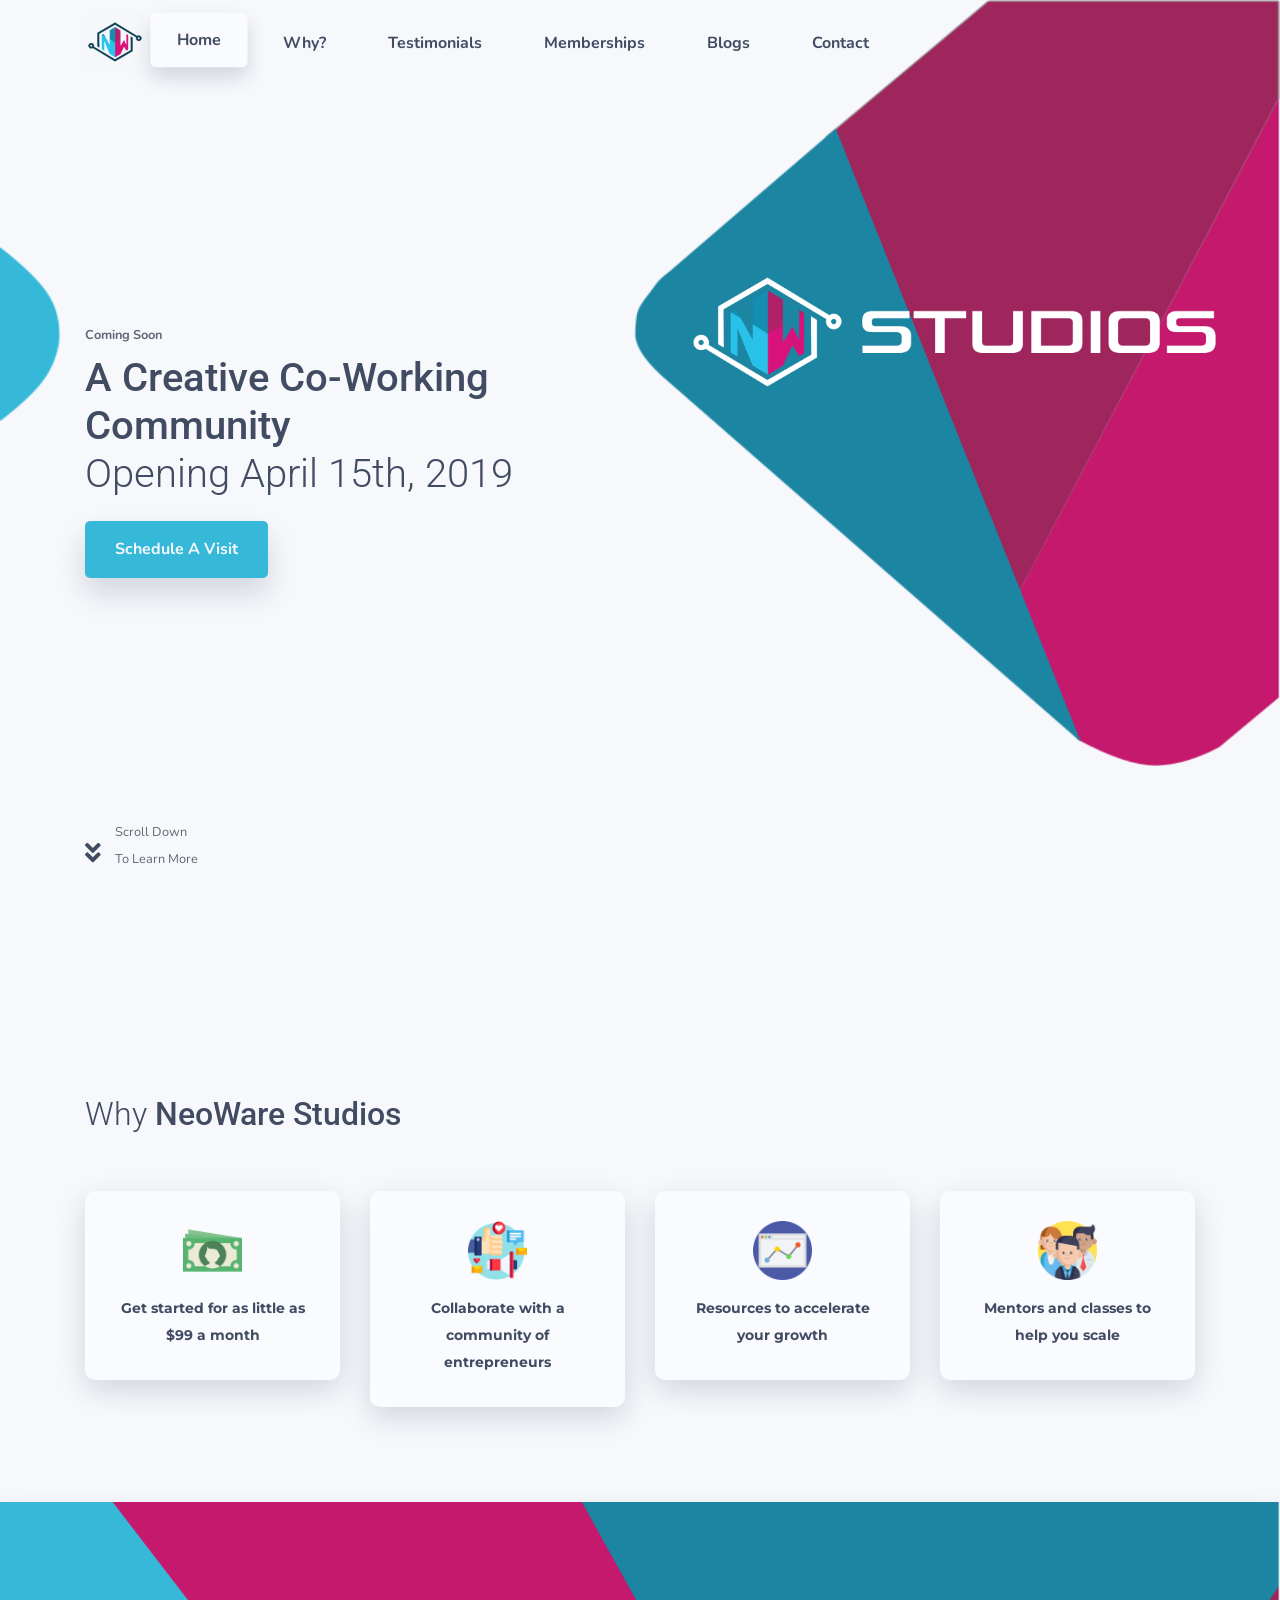
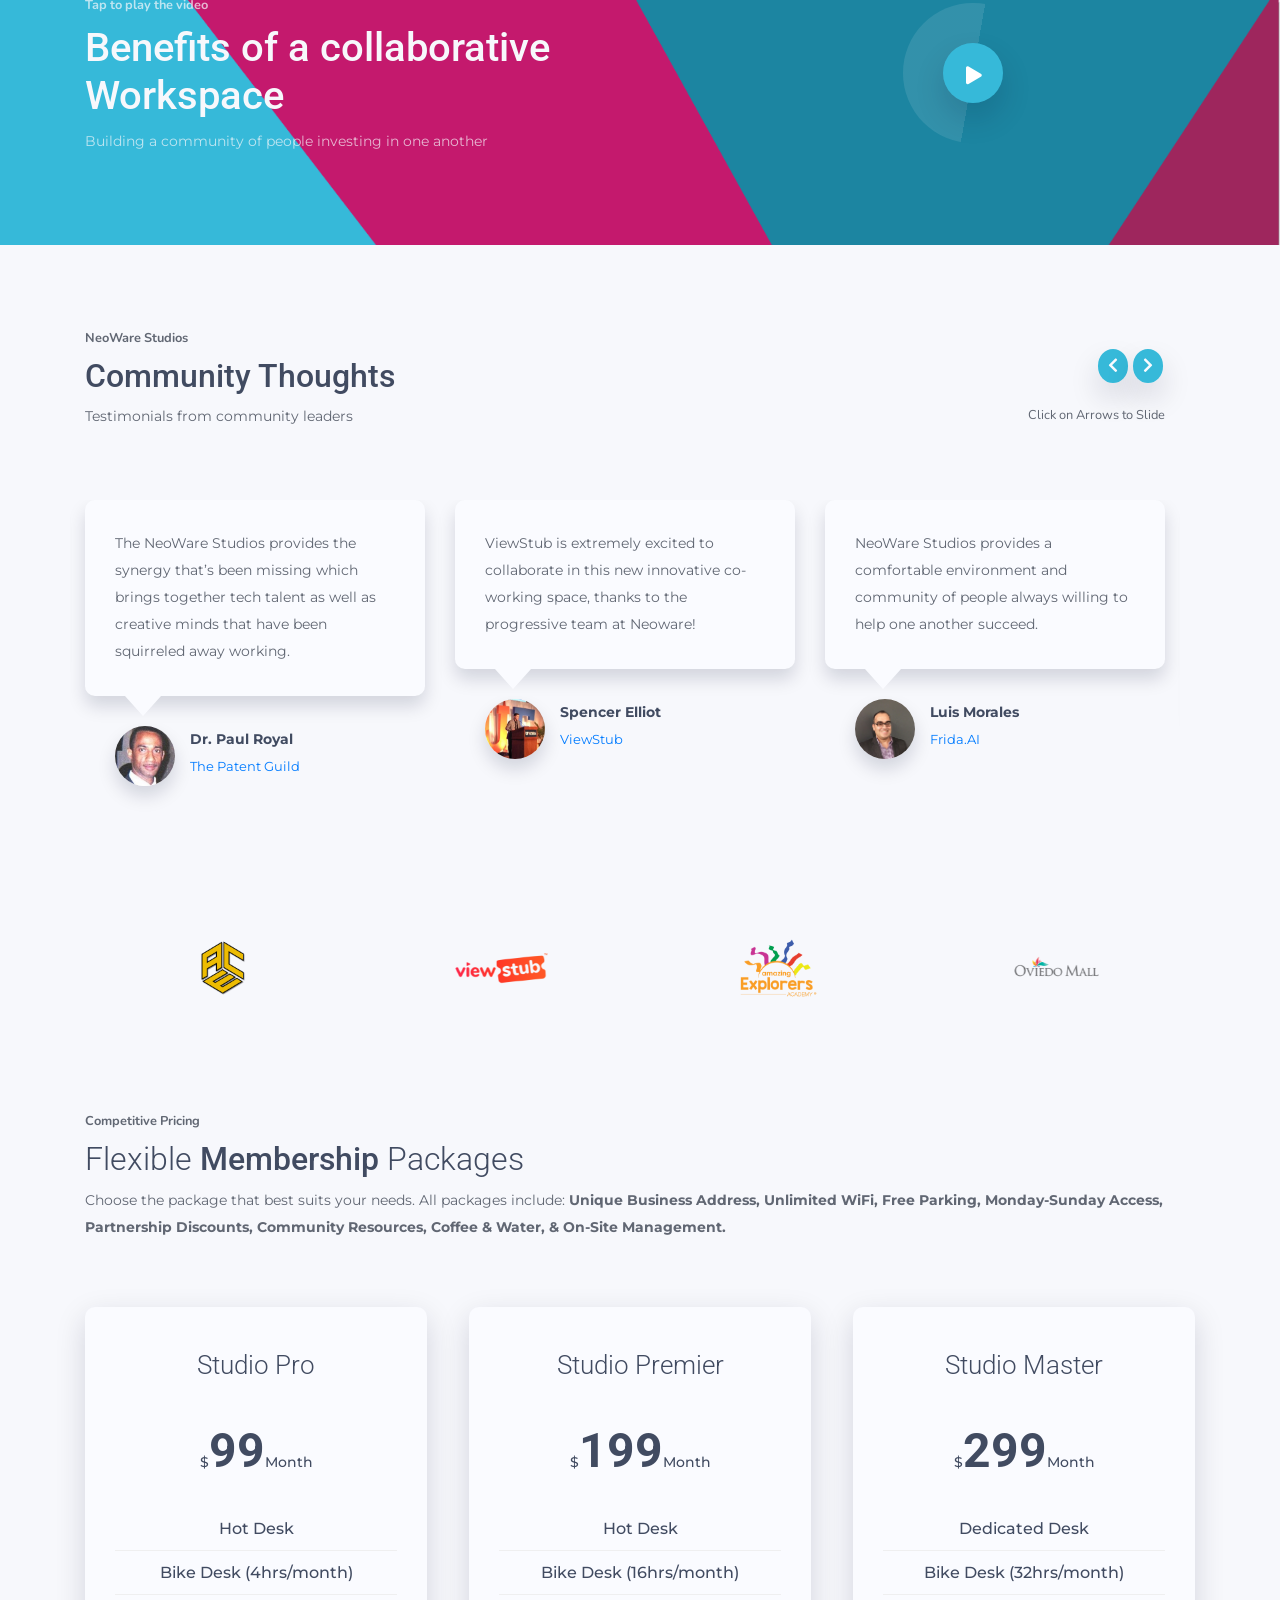
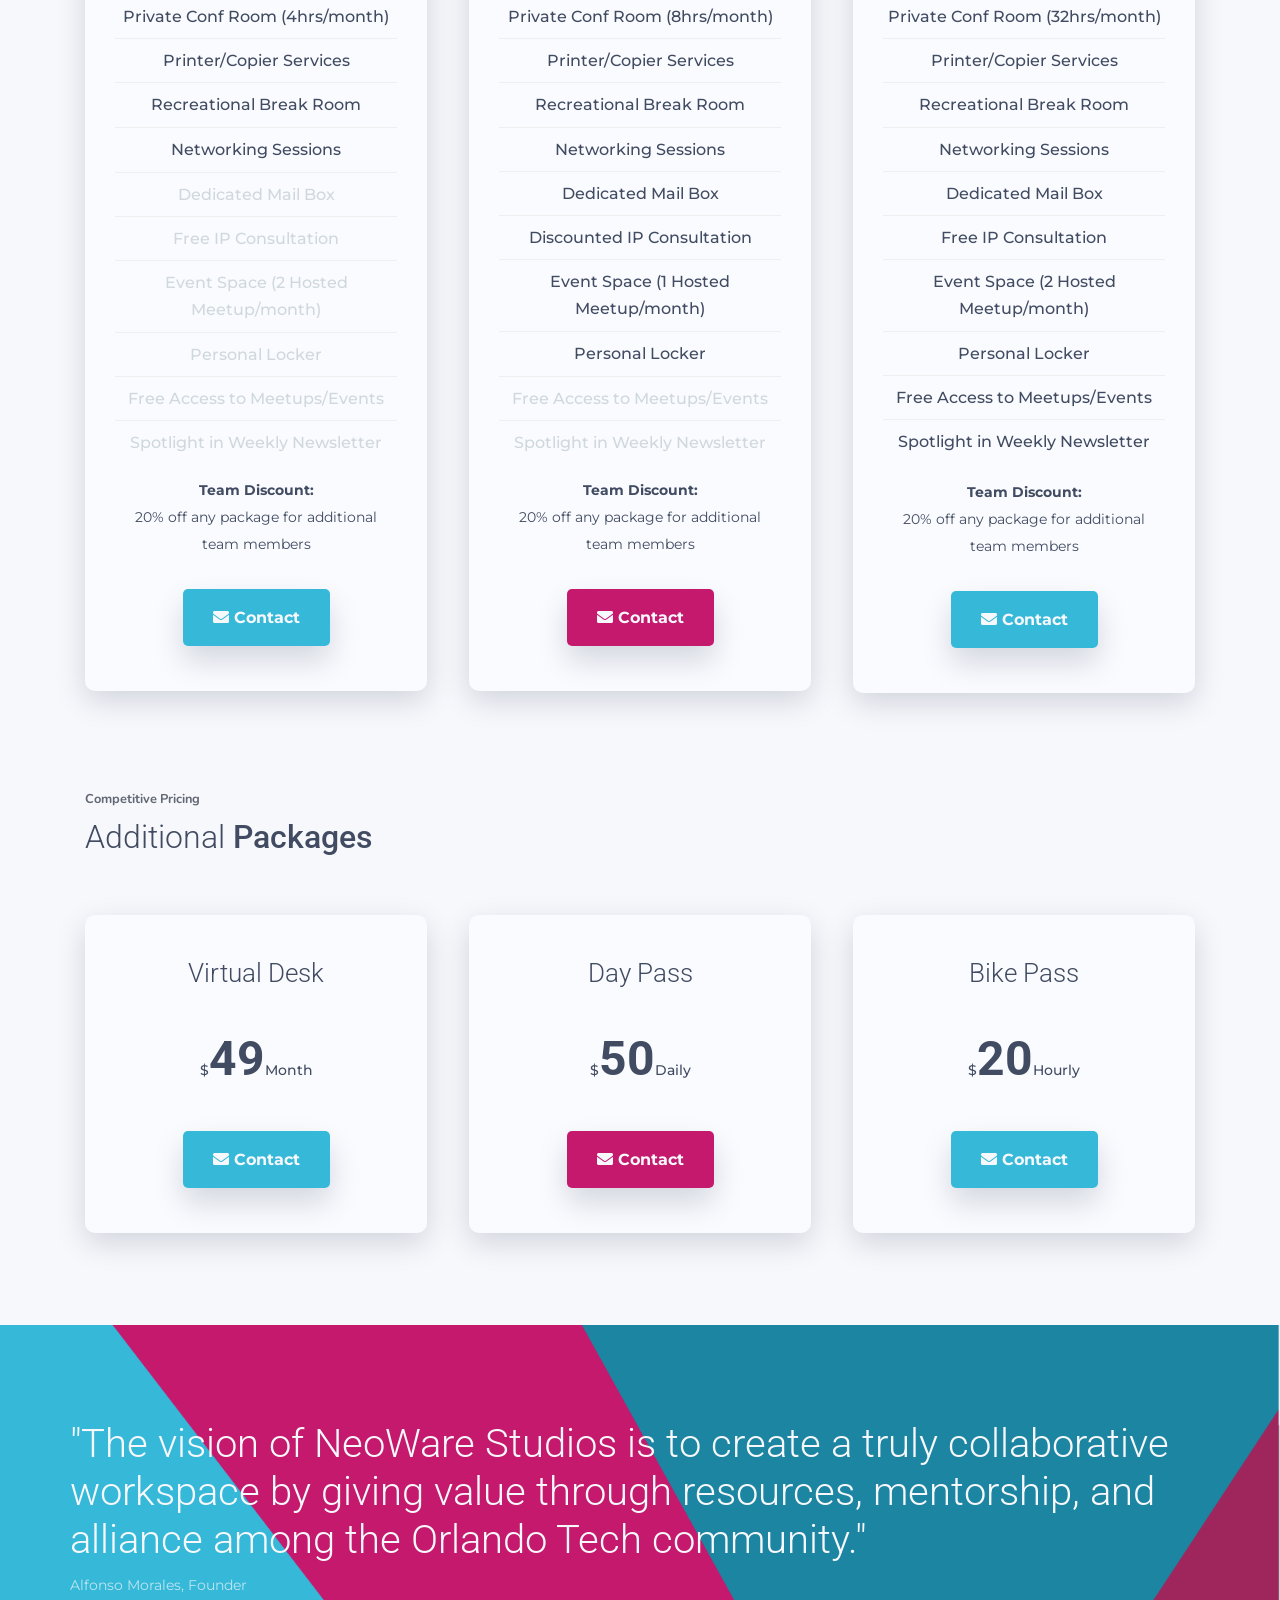
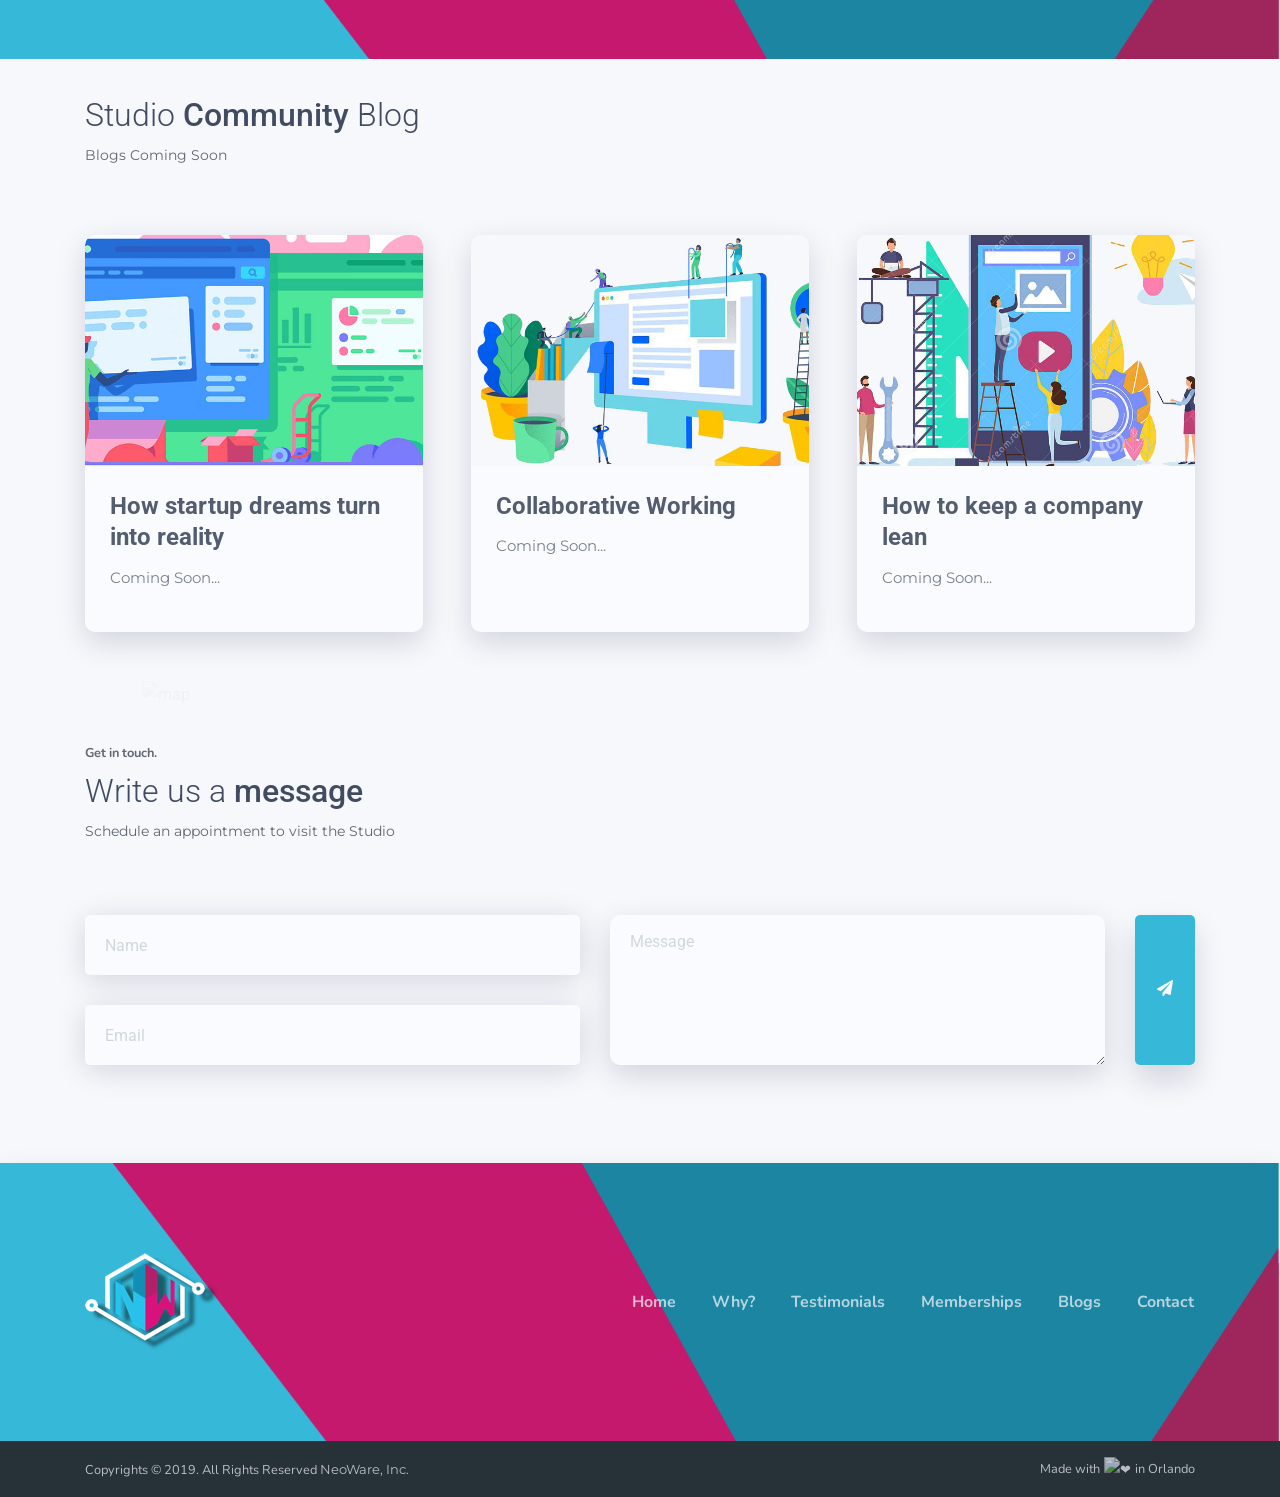
==== commit da2a4cd2: "Updates to neoware studios site" ====
--- a/neowarestudio.html
+++ b/neowarestudio.html
@@ -190,7 +190,7 @@
             <div class="container" id="navigation-container">
                 <!-- Logo -->
 												
-<a href="./index.html" class="custom-logo-link" rel="home" itemprop="url"><img width="60" height="60" src="./wp-content/uploads/2019/02/Neoware-Logo-1.png" class="custom-logo" alt="NeoWare" itemprop="logo" /></a>
+<a href="https://neoware.io" target="_blank" class="custom-logo-link" rel="home" itemprop="url"><img width="60" height="60" src="./wp-content/uploads/2019/02/Neoware-Logo-1.png" class="custom-logo" alt="NeoWare" itemprop="logo" /></a>
 								                <!-- Logo end -->
                 <!-- Burger menu button -->
                 <button class="navbar-toggler" type="button" data-toggle="collapse" data-target="#navbarSupportedContent" aria-controls="navbarSupportedContent" aria-expanded="false" aria-label="Toggle navigation">
@@ -200,11 +200,12 @@
                 </button>
                 <!-- Burger menu button end -->
                 <div class="collapse navbar-collapse" id="navbarSupportedContent">
-                    <ul id="menu-main-menu" class="navbar-nav mrg-auto nav-menu-width parent-items-5"><li  id="menu-item-171" class="menu-item menu-item-type-custom menu-item-object-custom menu-item-171 nav-item the-top-parent-item"><a title="onepage" href="indexstudios.html" class="nav-link">Studios</a></li>
-                    	<li id="menu-item-161" class="menu-item menu-item-type-custom menu-item-object-custom menu-item-161 nav-item the-top-parent-item"><a title="onepage" href="index.html" class="nav-link">NeoWare</a></li>
-<li  id="menu-item-10" class="menu-item menu-item-type-custom menu-item-object-custom menu-item-10 nav-item the-top-parent-item"><a title="onepage" href="#features" class="nav-link">Features</a></li>
+                    <ul id="menu-main-menu" class="navbar-nav mrg-auto nav-menu-width parent-items-5"><!-- <li id="menu-item-161" class="menu-item menu-item-type-custom menu-item-object-custom menu-item-161 nav-item the-top-parent-item"><a title="onepage" href="index.html" class="nav-link">NeoWare</a></li> --><li  id="menu-item-171" class="menu-item menu-item-type-custom menu-item-object-custom menu-item-171 nav-item the-top-parent-item"><a title="onepage" href="#home" class="nav-link">Home</a></li>
+                    	
+<li  id="menu-item-10" class="menu-item menu-item-type-custom menu-item-object-custom menu-item-10 nav-item the-top-parent-item"><a title="onepage" href="#features" class="nav-link">Why?</a></li>
 <li  id="menu-item-12" class="menu-item menu-item-type-custom menu-item-object-custom menu-item-12 nav-item the-top-parent-item"><a title="onepage" href="#testimonials" class="nav-link">Testimonials</a></li>
-<li  id="menu-item-13" class="menu-item menu-item-type-custom menu-item-object-custom menu-item-13 nav-item the-top-parent-item"><a title="onepage" href="#pricing" class="nav-link">Price</a></li>
+<li  id="menu-item-13" class="menu-item menu-item-type-custom menu-item-object-custom menu-item-13 nav-item the-top-parent-item"><a title="onepage" href="#pricing" class="nav-link">Memberships</a></li>
+<li  id="menu-item-13" class="menu-item menu-item-type-custom menu-item-object-custom menu-item-13 nav-item the-top-parent-item"><a title="onepage" href="#blog" class="nav-link">Blogs</a></li>
 <li  id="menu-item-14" class="menu-item menu-item-type-custom menu-item-object-custom menu-item-14 nav-item the-top-parent-item"><a title="onepage" href="#contact" class="nav-link">Contact</a></li>
 
 </ul>
@@ -250,13 +251,16 @@
                         <p class="light bold small main-suptitle sm-white heading1">Coming Soon</p>
 						
 					
-                        <h1 class="heading2 sm-white"><span class='thin'>April 15th 2019</span><br />
-NeoWare Studios</h1>
+                        <h1 class="heading2 sm-white">A Creative Co-Working Community
+<br />
+<span class='thin'>Opening April 15th, 2019</span>
+</h1>
 						
 					
                         <!-- Buttons -->
                         <a href="mailto:info@neoware.io">
-                            <div class="button bg-color-1">Schedule a Tour</div>
+                            <div class="button bg-color-1">Schedule A Visit
+</div>
                         </a>
 						
 							
@@ -326,7 +330,10 @@
 }
 }
 </style>
-</div></div></div></div><div class="vc_row-full-width"></div><div id="features" class="vc_row wpb_row vc_row-fluid sm-tpadding" style=" "><div class="wpb_column vc_column_container vc_col-sm-12"><div class="vc_column-inner"><div class="wpb_wrapper"><!-- Start Headline Section-->
+
+</div></div></div></div><div class="vc_row-full-width"></div>
+
+<div id="features" class="vc_row wpb_row vc_row-fluid sm-tpadding" style=" "><div class="wpb_column vc_column_container vc_col-sm-12"><div class="vc_column-inner"><div class="wpb_wrapper"><!-- Start Headline Section-->
        
                 <div class="section-title sm-ac p-15 mb-m5 lkkij">
 <!--                     <p class="light bold small headline1">Try on the touch</p>
@@ -336,11 +343,7 @@
 
         <!-- End Headline Section -->
 		
-<style>
-
-
-
-</style>
+
 <div class="vc_empty_space"   style="height: 55px" ><span class="vc_empty_space_inner"></span></div>
 </div></div></div></div><div class="vc_row wpb_row vc_row-fluid" style=" "><div class="wpb_column vc_column_container vc_col-sm-3"><div class="vc_column-inner"><div class="wpb_wrapper"><!-- Start Feature Box -->
         <section class="features p-0-55 mojnp">
@@ -349,7 +352,8 @@
 
                         <div class="card-features">
                             <img src="./wp-content/uploads/2018/12/notes.png" alt="icon" class="jump" style="animation-delay: 0s" >
-                            <p class="bold title">Get started for as little as $99 a month</p>
+                            <p class="bold title">Get started for as little as $99 a month
+</p>
                             <p class="light thin desc"></p>
                         </div>
      				
@@ -357,10 +361,7 @@
         </section>
         <!-- End Feature Box  -->
 		
-<style>
-
-
-</style>
+
 </div></div></div><div class="wpb_column vc_column_container vc_col-sm-3"><div class="vc_column-inner"><div class="wpb_wrapper"><!-- Start Feature Box -->
         <section class="features p-0-55 mnopj">
 
@@ -368,7 +369,8 @@
 
                         <div class="card-features">
                             <img src="./wp-content/uploads/2018/12/digital-campaign.png" alt="icon" class="jump" style="animation-delay: 0.75s" >
-                            <p class="bold title">Start a business and find your home</p>
+                            <p class="bold title">Collaborate with a community of entrepreneurs
+</p>
                             <p class="light thin desc"></p>
                         </div>
      				
@@ -376,10 +378,7 @@
         </section>
         <!-- End Feature Box  -->
 		
-<style>
-
-
-</style>
+
 </div></div></div><div class="wpb_column vc_column_container vc_col-sm-3"><div class="vc_column-inner"><div class="wpb_wrapper"><!-- Start Feature Box -->
         <section class="features p-0-55 njmop">
 
@@ -387,18 +386,17 @@
 
                         <div class="card-features">
                             <img src="./wp-content/uploads/2018/12/charts.png" alt="icon" class="jump" style="animation-delay: 1.5s" >
-                            <p class="bold title">Acceleration of your business</p>
+                            <p class="bold title">Resources to accelerate your growth
+</p>
                             <p class="light thin desc"></p>
                         </div>
      				
 
         </section>
         <!-- End Feature Box  -->
-		
-<style>
-
-
-</style>
+
+
+
 </div></div></div><div class="wpb_column vc_column_container vc_col-sm-3"><div class="vc_column-inner"><div class="wpb_wrapper"><!-- Start Feature Box -->
         <section class="features p-0-55 nmojp">
 
@@ -406,7 +404,9 @@
 
                         <div class="card-features">
                             <img src="./wp-content/uploads/2018/12/teamwork.png" alt="icon" class="jump" style="animation-delay: 2.25s" >
-                            <p class="bold title">See what your community can do for you</p>
+                            <p class="bold title">Mentors and classes to help you scale
+
+</p>
                             <p class="light thin desc"></p>
                         </div>
      				
@@ -530,6 +530,22 @@
                     </div>
 					<!-- End Item -->
 
+					                    <!-- Start Item -->
+                    <div class="item">
+                        <div class="testimonial">
+                            <div class="dialog">
+                                <p class="light thin description">"It is exciting to see that the Neoware space has become the latest addition to the Oviedo Mall. This co-working space will provide the opportunity to promote the growth and development of the surrounding tech community.</p>
+                            </div>
+                            <div class="user-name">
+                                <div class="user"><img src="./wp-content/uploads/2019/03/Megatonn3D.png" alt="user"></div>
+                                <p class="m-0 bold name">Matthew Hogan
+</p>
+                                <p class="light thin small designation"><a href="megatonn 3d" target="_blank">Megatonn 3D</a></p>
+                            </div>
+                        </div>
+                    </div>
+					<!-- End Item -->
+
 					<!-- Start Item -->
                     <div class="item">
                         <div class="testimonial">
@@ -572,33 +588,38 @@
 
 						
                             <div class="item">
-                                <!-- Brand 1 -->
-                                <img src="./wp-content/uploads/2019/03/Group-7.png" alt="brand">
-                            </div>
+                                <!-- Seminole County -->
+                                <a href="http://www.seminolecountyfl.gov" target="_blank"><img src="./wp-content/uploads/2019/03/Group-7.png" alt="brand"></a>
+                            </div>
+						
+                            <!-- <div class="item">
+                                ALICE 
+                                <a href=""><img src="./wp-content/uploads/2019/03/Group-5.png" alt="brand"></a>
+                            </div> -->
 						
                             <div class="item">
-                                <!-- Brand 1 -->
-                                <img src="./wp-content/uploads/2019/03/Group-5.png" alt="brand">
+                                <!-- ACE -->
+                                <a href="http://ucfcrypto.com" target="_blank"><img src="./wp-content/uploads/2019/03/Group-6.png" alt="brand"></a>
                             </div>
 						
                             <div class="item">
-                                <!-- Brand 1 -->
-                                <img src="./wp-content/uploads/2019/03/Group-6.png" alt="brand">
+                                <!-- View Stubs -->
+                                <a href="https://viewstub.com" target="_blank"><img src="./wp-content/uploads/2019/03/Group-4.png" alt="brand"></a>
                             </div>
 						
                             <div class="item">
-                                <!-- Brand 1 -->
-                                <img src="./wp-content/uploads/2019/03/Group-4.png" alt="brand">
+                                <!-- Amazing Explorers -->
+                                <a href="https://www.aexplorers.com" target="_blank"><img src="./wp-content/uploads/2019/03/Group-3.png" alt="brand"></a>
                             </div>
 						
                             <div class="item">
-                                <!-- Brand 1 -->
-                                <img src="./wp-content/uploads/2019/03/Group-3.png" alt="brand">
-                            </div>
-						
+                                <!-- Oviedo Mall -->
+                                <a href="https://www.myoviedomall.com" target="_blank"><img src="./wp-content/uploads/2019/03/Group-2.png" alt="brand"></a>
+                            </div>
+
                             <div class="item">
-                                <!-- Brand 1 -->
-                                <img src="./wp-content/uploads/2019/03/Group-2.png" alt="brand">
+                                <a href="http://www.megatonn3d.com" target="_blank"><!-- Megatonn 3D -->
+                                <img src="./wp-content/uploads/2019/03/Group-11.png" alt="brand"></a>
                             </div>
 			
                         </div>
@@ -613,8 +634,17 @@
        
                 <div class="section-title sm-ac p-15 mb-m5 kilkj">
                     <p class="light bold small headline1">Competitive Pricing</p>
-                    <h2 class="headline2"><span class='thin'>Flexible</span> Pricing <span class='thin'>Plans</span></h2>
-                    <p class="light thin headline3">Choose the package that best suits your needs</p>
+                    <h2 class="headline2"><span class='thin'>Flexible</span> Membership <span class='thin'>Packages</span></h2>
+                    <p class="light thin headline3">Choose the package that best suits your needs. All packages include:
+<b>Unique Business Address, 
+Unlimited WiFi, 
+Free Parking, 
+Monday-Sunday Access, 
+Partnership Discounts, 
+Community Resources, 
+Coffee & Water, & 
+On-Site Management.</b>
+</p>
                 </div>
 
         <!-- End Headline Section -->
@@ -641,10 +671,26 @@
                                     <p class="bold price plan_price">$<span>99</span>Month</p>
                                 </div>
                                 <div class="col-12">
-									<ul class="pricing-detail gray"><li>Unlimited Internet<br /></li><li>Virtual Desk<br /></li><li>Bike Desks Usage<br /></li><li>Meeting Areas<br /></li><li>Printing Services<br /></li><li>Game Room</li></ul>  
+									<ul class="pricing-detail gray">
+									<li>Hot Desk<br /></li>
+									<li>Bike Desk (4hrs/month)<br /></li>
+									<li>Private Conf Room (4hrs/month)<br /></li>
+									<li>Printer/Copier Services<br /></li>
+									<li>Recreational Break Room<br /></li>
+									<li>Networking Sessions</li> </ul>
+
 									
-									<ul class="pricing-detail gray disabled-features"><li class="mute">Discounts At Local Retail & Restaurants<br /></li><li class="mute">Event Space Hosting</li></ul>  
+									<ul class="pricing-detail gray disabled-features">
+									<li class="mute">Dedicated Mail Box</li>
+									<li class="mute">Free IP Consultation</li>
+									<li class="mute">Event Space (2 Hosted Meetup/month)</li>
+									<li class="mute">Personal Locker</li>
+									<li class="mute">Free Access to Meetups/Events</li>
+									<li class="mute">Spotlight in Weekly Newsletter</li></ul>  
 									
+									<p><b>Team Discount:</b> <br> 20% off any package for additional team members
+</p>
+</p>
                                 </div>
                                 <div class="col-12">						<a href="mailto:info@neoware.io" class="button bg-color-2"><i class="fa fa-envelope"></i> Contact</a>
                                 </div>
@@ -694,9 +740,26 @@
                                     <p class="bold price plan_price">$<span>199</span>Month</p>
                                 </div>
                                 <div class="col-12">
-									<ul class="pricing-detail gray"><li>Unlimited Internet<br /></li><li>Shared Desk<br /></li><li>Bike Desks Usage<br /></li><li>Meeting Areas<br /></li><li>Printing Services<br /></li><li>Game Room<br /></li><li>Discounts At Local Retail & Restaurants</li></ul>  
+									<ul class="pricing-detail gray">
+									<li>Hot Desk<br /></li>
+									<li>Bike Desk (16hrs/month)<br /></li>
+									<li>Private Conf Room (8hrs/month)<br /></li>
+									<li>Printer/Copier Services<br /></li>
+									<li>Recreational Break Room<br /></li>
+									<li>Networking Sessions</li>
+									<li>Dedicated Mail Box</li>
+									<li>Discounted IP Consultation</li>
+									<li>Event Space (1 Hosted Meetup/month)</li>
+									<li>Personal Locker</li>
+
+								</ul> 
 									
-									<ul class="pricing-detail gray disabled-features"><li class="mute">Event Space Hosting</li></ul>  
+									<ul class="pricing-detail gray disabled-features"><li class="mute">Free Access to Meetups/Events</li>
+									<li class="mute">Spotlight in Weekly Newsletter</li></ul>  
+
+									<p><b>Team Discount:</b> <br> 20% off any package for additional team members
+</p>
+</p>
 									
                                 </div>
                                 <div class="col-12">						<form method="post" action="https://www.paypal.com/cgi-bin/webscr">
@@ -756,26 +819,47 @@
                                     <p class="bold price plan_price">$<span>299</span>Month</p>
                                 </div>
                                 <div class="col-12">
-									<ul class="pricing-detail gray"><li>Unlimited Internet<br /></li><li>Dedicated Desk<br /></li><li>Bike Desks<br /></li><li>Meeting Areas<br /></li><li>Printing Services<br /></li><li>Game Room<br /></li><li>Discounts At Local Retail & Restaurants<br /></li><li>Event Space Hosting</li></ul>  
+									<ul class="pricing-detail gray">
+									<li>Dedicated Desk<br /></li>
+									<li>Bike Desk (32hrs/month)<br /></li>
+									<li>Private Conf Room (32hrs/month)<br /></li>
+									<li>Printer/Copier Services<br /></li>
+									<li>Recreational Break Room<br /></li>
+									<li>Networking Sessions</li>
+									<li>Dedicated Mail Box</li>
+									<li>Free IP Consultation</li>
+									<li>Event Space (2 Hosted Meetup/month)</li>
+									<li>Personal Locker</li>
+									<li>Free Access to Meetups/Events</li>
+									<li>Spotlight in Weekly Newsletter</li>
+
+								</ul> 
+
+								<p><b>Team Discount:</b> <br> 20% off any package for additional team members
+</p>
 									
                                 </div>
                                 <div class="col-12">						<form method="post" action="https://www.paypal.com/cgi-bin/webscr">
 										<input type="hidden" value="_xclick" name="cmd">
 										<input type="hidden" value="example@gmail.com" name="business">
-										<input type="hidden" value="Studio Master" name="item_name">
+										<input type="hidden" value="Studio Premier" name="item_name">
 										<input type="hidden" value="" name="currency_code">
-										<input type="hidden" value="299" name="amount">
+										<input type="hidden" value="199" name="amount">
 										<input type="hidden" value="https://fluentthemes.com/wp/appeasy/app-demo-one/" name="return">
 										<div class="col-12">						<a href="mailto:info@neoware.io" class="button bg-color-2"><i class="fa fa-envelope"></i> Contact</a>
                                 </div>
 									</form>
                                 </div>
+                                
+
                             </div>
                         </div>
 
         </section>
         <!-- End Price Table  -->
-		
+
+
+
 <style>
 
 
@@ -789,6 +873,204 @@
 }
 
 </style>
+
+
+
+<div class="vc_empty_space"   style="height: 32px" ><span class="vc_empty_space_inner"></span></div>
+</div></div></div></div><div data-vc-full-width="true" data-vc-full-width-init="false" data-vc-stretch-content="true" class="vc_row wpb_row vc_row-fluid vc_row-no-padding" style=" "><div class="wpb_column vc_column_container vc_col-sm-12"><div class="vc_column-inner"><div class="wpb_wrapper"><!-- Start Video Section -->
+     
+
+        		</div></div></div></div><div id="pricing" class="vc_row wpb_row vc_row-fluid" style=" "><div class="wpb_column vc_column_container vc_col-sm-12"><div class="vc_column-inner"><div class="wpb_wrapper"></div>
+<!-- Start Headline Section-->
+       
+                <div class="section-title sm-ac p-15 mb-m5 kilkj">
+                    <p class="light bold small headline1">Competitive Pricing</p>
+                    <h2 class="headline2"><span class='thin'>Additional</span> Packages</h2>
+                    
+                </div>
+
+        <!-- End Headline Section -->
+
+		
+<style>
+
+
+
+</style>
+</div></div></div></div><div class="vc_row wpb_row vc_row-fluid" style=" "><div class="wpb_column vc_column_container vc_col-sm-4"><div class="vc_column-inner"><div class="wpb_wrapper"><!-- Start Price Table -->
+        <section class="pricing p-55-60 qproc">
+
+                        <div class="pricing-table text-center">
+                            <div class="row">
+                                <div class="col-12">
+                                    <p class="bold price-header plan_name">Virtual Desk</p>
+                                </div>
+                                <div class="col-12">
+                                    <p class="light thin plan_desc">
+                                       
+                                    </p>
+                                </div>
+                                <div class="col-12">
+                                    <p class="bold price plan_price">$<span>49</span>Month</p>
+                                </div>
+                                <div class="col-12">
+									
+									
+                                </div>
+                                <div class="col-12">						<a href="mailto:info@neoware.io" class="button bg-color-2"><i class="fa fa-envelope"></i> Contact</a>
+                                </div>
+                            </div>
+                        </div>
+
+        </section>
+        <!-- End Price Table  -->
+		
+<style>
+
+
+
+
+
+
+
+.pricing.qproc .bg-color-2{
+    background-image: linear-gradient(-180deg, #36b9d9 0%, #36b9d9 100%);
+}
+
+</style>
+
+<style>
+.disabled-features{
+	margin-top:-15px;
+}
+.mute {
+    color: #CFD8DC !important;
+}
+</style>
+<div class="vc_empty_space"   style="height: 32px" ><span class="vc_empty_space_inner"></span></div>
+</div></div></div><div class="wpb_column vc_column_container vc_col-sm-4"><div class="vc_column-inner"><div class="wpb_wrapper"><!-- Start Price Table -->
+        <section class="pricing p-55-60 cporq">
+
+                        <div class="pricing-table text-center">
+                            <div class="row">
+                                <div class="col-12">
+                                    <p class="bold price-header plan_name">Day Pass</p>
+                                </div>
+                                <div class="col-12">
+                                    <p class="light thin plan_desc">
+                                       
+                                    </p>
+                                </div>
+                                <div class="col-12">
+                                    <p class="bold price plan_price">$<span>50</span>Daily</p>
+                                </div>
+                                <div class="col-12">
+									
+									
+									 
+									
+                                </div>
+                                <div class="col-12">						<form method="post" action="https://www.paypal.com/cgi-bin/webscr">
+										<input type="hidden" value="_xclick" name="cmd">
+										<input type="hidden" value="example@gmail.com" name="business">
+										<input type="hidden" value="Studio Premier" name="item_name">
+										<input type="hidden" value="" name="currency_code">
+										<input type="hidden" value="199" name="amount">
+										<input type="hidden" value="https://fluentthemes.com/wp/appeasy/app-demo-one/" name="return">
+										<div class="col-12">						<a href="mailto:info@neoware.io" class="button bg-color-2"><i class="fa fa-envelope"></i> Contact</a>
+                                </div>
+									</form>
+                                </div>
+                            </div>
+                        </div>
+
+        </section>
+        <!-- End Price Table  -->
+		
+<style>
+
+
+
+
+
+
+
+.pricing.cporq .bg-color-2{
+    background-image: linear-gradient(-180deg, #c4196d 0%, #c4196d 100%);
+}
+
+</style>
+
+<style>
+.disabled-features{
+	margin-top:-15px;
+}
+.mute {
+    color: #CFD8DC !important;
+}
+</style>
+<div class="vc_empty_space"   style="height: 32px" ><span class="vc_empty_space_inner"></span></div>
+</div></div></div><div class="wpb_column vc_column_container vc_col-sm-4"><div class="vc_column-inner"><div class="wpb_wrapper"><!-- Start Price Table -->
+        <section class="pricing p-55-60 pqocr">
+
+                        <div class="pricing-table text-center">
+                            <div class="row">
+                                <div class="col-12">
+                                    <p class="bold price-header plan_name">Bike Pass</p>
+                                </div>
+                                <div class="col-12">
+                                    <p class="light thin plan_desc">
+                                       
+                                    </p>
+                                </div>
+                                <div class="col-12">
+                                    <p class="bold price plan_price">$<span>20</span>Hourly</p>
+                                </div>
+                                <div class="col-12">
+								
+									
+                                </div>
+                                <div class="col-12">						<form method="post" action="https://www.paypal.com/cgi-bin/webscr">
+										<input type="hidden" value="_xclick" name="cmd">
+										<input type="hidden" value="example@gmail.com" name="business">
+										<input type="hidden" value="Studio Premier" name="item_name">
+										<input type="hidden" value="" name="currency_code">
+										<input type="hidden" value="199" name="amount">
+										<input type="hidden" value="https://fluentthemes.com/wp/appeasy/app-demo-one/" name="return">
+										<div class="col-12">						<a href="mailto:info@neoware.io" class="button bg-color-2"><i class="fa fa-envelope"></i> Contact</a>
+                                </div>
+									</form>
+                                </div>
+                                
+
+                            </div>
+                        </div>
+
+        </section>
+        <!-- End Price Table  -->
+
+
+
+
+
+
+		
+<style>
+
+
+
+
+
+
+
+.pricing.pqocr .bg-color-2{
+    background-image: linear-gradient(-180deg, #36b9d9 0%, #36b9d9 100%);
+}
+
+</style>
+
+
+
 <div class="vc_empty_space"   style="height: 32px" ><span class="vc_empty_space_inner"></span></div>
 </div></div></div></div><div data-vc-full-width="true" data-vc-full-width-init="false" data-vc-stretch-content="true" class="vc_row wpb_row vc_row-fluid vc_row-no-padding" style=" "><div class="wpb_column vc_column_container vc_col-sm-12"><div class="vc_column-inner"><div class="wpb_wrapper"><!-- Start Video Section -->
         <section class="video bg-animation p-90-60 rsqit">
@@ -798,7 +1080,7 @@
                         <!-- Section title -->
                         <div class="section-title">
                             <p class="white-light bold small heading1"></p>
-                            <h2 class="h1 white heading2"><span class='thin'>The vision of NeoWare Studios is to create a truly collaborative workspace by giving value through resources, mentorship, and alliance among the Orlando Tech community.</span></h2>
+                            <h2 class="h1 white heading2"><span class='thin'>"The vision of NeoWare Studios is to create a truly collaborative workspace by giving value through resources, mentorship, and alliance among the Orlando Tech community."</span></h2>
                             <p class="white-light thin m-0 heading3">Alfonso Morales, Founder</p>
                         </div>
                         <!-- Section title end -->
@@ -830,7 +1112,7 @@
 </div></div></div></div><div class="vc_row-full-width"></div><div class="vc_row wpb_row vc_row-fluid" style=" "><div class="wpb_column vc_column_container vc_col-sm-12"><div class="vc_column-inner"><div class="wpb_wrapper"><div class="vc_empty_space"   style="height: 32px" ><span class="vc_empty_space_inner"></span></div>
 <!-- Start Headline Section-->
        
-                <div class="section-title sm-ac p-15 mb-m5 ljikk">
+                <div class="section-title sm-ac p-15 mb-m5 ljikk" id="blog">
                     <p class="light bold small headline1"></p>
                     <h2 class="headline2"><span class='thin'>Studio</span> Community <span class='thin'>Blog</span></h2>
                     <p class="light thin headline3">Blogs Coming Soon</p>
@@ -848,7 +1130,7 @@
 
 </style>
 <!-- Start Categorised Blog Section-->
-	    <section class="blog p-55-60">
+	    <section class="blog p-55-60" >
             <div class="container">
                 <div class="row n-paddings">
 		
@@ -859,7 +1141,7 @@
 							
                                 <div class="blog-frame">
 
-                                    <div class="more-tooltip bg-color-1"><i class="fas fa-link"></i></div>
+                                   <!--  <div class="more-tooltip bg-color-1"><i class="fas fa-link"></i></div> -->
                                     <div style="background-image:url(./wp-content/uploads/2019/01/Untitled-8-6.jpg);" class="img"></div></div>
 								
                                 <div class="blog-description">
@@ -879,7 +1161,7 @@
  -->                            <div class="blog-card">
 							
                                 <div class="blog-frame">
-                                    <div class="more-tooltip bg-color-1"><i class="fas fa-link"></i></div>
+                                   <!--  <div class="more-tooltip bg-color-1"><i class="fas fa-link"></i></div> -->
                                     <div style="background-image:url(./wp-content/uploads/2019/01/Untitled-3-6.jpg);" class="img"></div></div>
 								
                                 <div class="blog-description">
@@ -898,7 +1180,7 @@
  -->                            <div class="blog-card">
 							
                                 <div class="blog-frame">
-                                    <div class="more-tooltip bg-color-1"><i class="fas fa-link"></i></div>
+                                    <!-- <div class="more-tooltip bg-color-1"><i class="fas fa-link"></i></div> -->
                                     <div style="background-image:url(./wp-content/uploads/2019/01/Untitled-12-6.jpg);" class="img"></div></div>
 								
                                 <div class="blog-description">
@@ -1075,17 +1357,18 @@
 <div class="row">
 <div class="col-12 mb-30 col-md-3 align-self-center">
 
-<a class="footer-brand" href="./index.html">
+<a class="footer-brand" href="https://neoware.io" target="_blank">
 <div class="logo-image"><img src="./wp-content/uploads/2019/02/Neoware_Final_Logo_IconLine-White-3.png" alt="logo" /></div>
 </a>
 
 </div>
 <div class="col-12 col-md-9 align-self-center justify-content-center mb-30">
-<ul id="menu-footer" class="footer-nav"><li  id="menu-item-171" class="menu-item menu-item-type-custom menu-item-object-custom menu-item-171 nav-item the-top-parent-item"><a title="onepage" href="indexstudios.html" class="nav-link">Studios</a></li>
-                    	<li id="menu-item-161" class="menu-item menu-item-type-custom menu-item-object-custom menu-item-161 nav-item the-top-parent-item"><a title="onepage" href="index.html" class="nav-link">NeoWare</a></li>
-<li  id="menu-item-10" class="menu-item menu-item-type-custom menu-item-object-custom menu-item-10 nav-item the-top-parent-item"><a title="onepage" href="#features" class="nav-link">Features</a></li>
+<ul id="menu-footer" class="footer-nav"><li  id="menu-item-171" class="menu-item menu-item-type-custom menu-item-object-custom menu-item-171 nav-item the-top-parent-item"><a title="onepage" href="#home" class="nav-link">Home</a></li>
+                    	
+<li  id="menu-item-10" class="menu-item menu-item-type-custom menu-item-object-custom menu-item-10 nav-item the-top-parent-item"><a title="onepage" href="#features" class="nav-link">Why?</a></li>
 <li  id="menu-item-12" class="menu-item menu-item-type-custom menu-item-object-custom menu-item-12 nav-item the-top-parent-item"><a title="onepage" href="#testimonials" class="nav-link">Testimonials</a></li>
-<li  id="menu-item-13" class="menu-item menu-item-type-custom menu-item-object-custom menu-item-13 nav-item the-top-parent-item"><a title="onepage" href="#pricing" class="nav-link">Price</a></li>
+<li  id="menu-item-13" class="menu-item menu-item-type-custom menu-item-object-custom menu-item-13 nav-item the-top-parent-item"><a title="onepage" href="#pricing" class="nav-link">Memberships</a></li>
+<li  id="menu-item-13" class="menu-item menu-item-type-custom menu-item-object-custom menu-item-13 nav-item the-top-parent-item"><a title="onepage" href="#blog" class="nav-link">Blogs</a></li>
 <li  id="menu-item-14" class="menu-item menu-item-type-custom menu-item-object-custom menu-item-14 nav-item the-top-parent-item"><a title="onepage" href="#contact" class="nav-link">Contact</a></li>
 </ul> </div>
 </div>
@@ -1099,7 +1382,7 @@
 <div class="row justify-content-end">
 <div class="col-12 col-sm-6">
 
-<p class="small thin white-light sm-ac">Copyrights © 2019. All Rights Reserved NeoWare, Inc.</p>
+<p class="small thin white-light sm-ac">Copyrights © 2019. All Rights Reserved <a href="https://neoware.io">NeoWare, Inc.</a> </p>
 </div>
 <div class="col-12 col-sm-6">
 
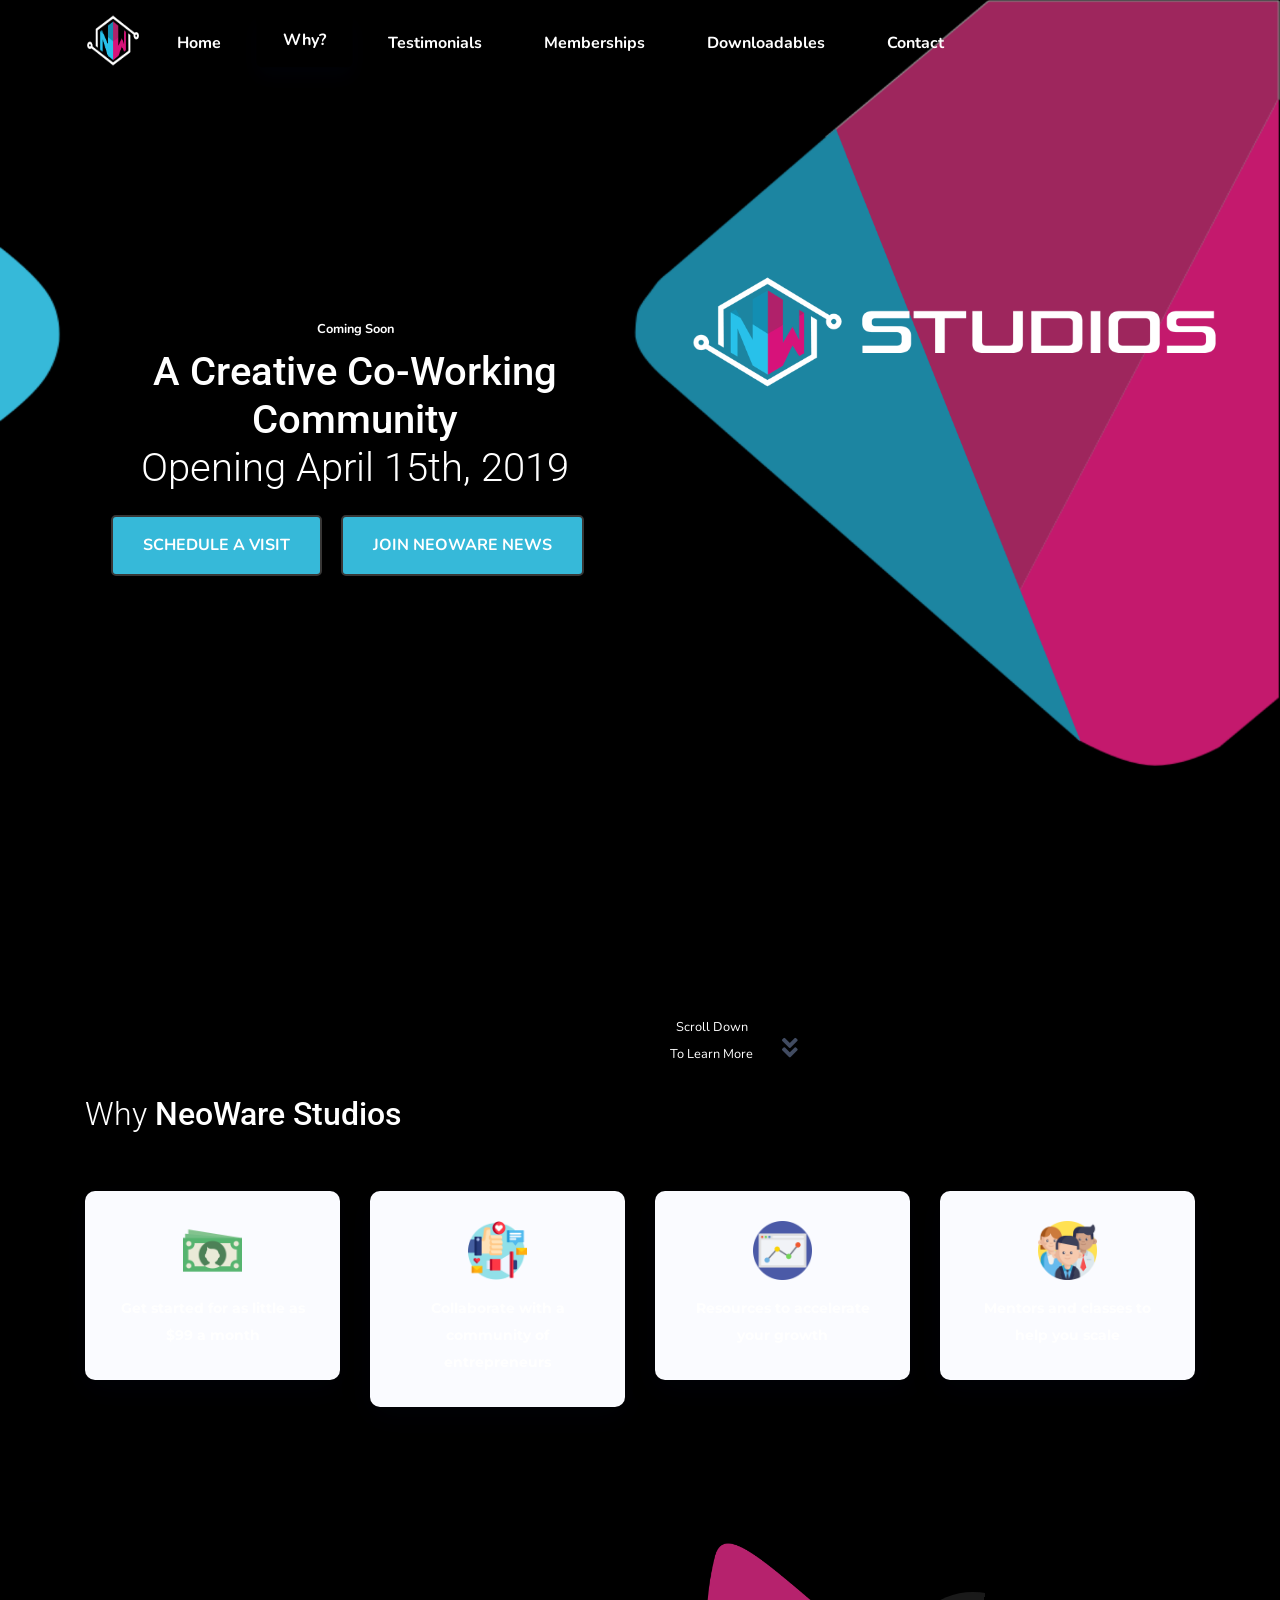
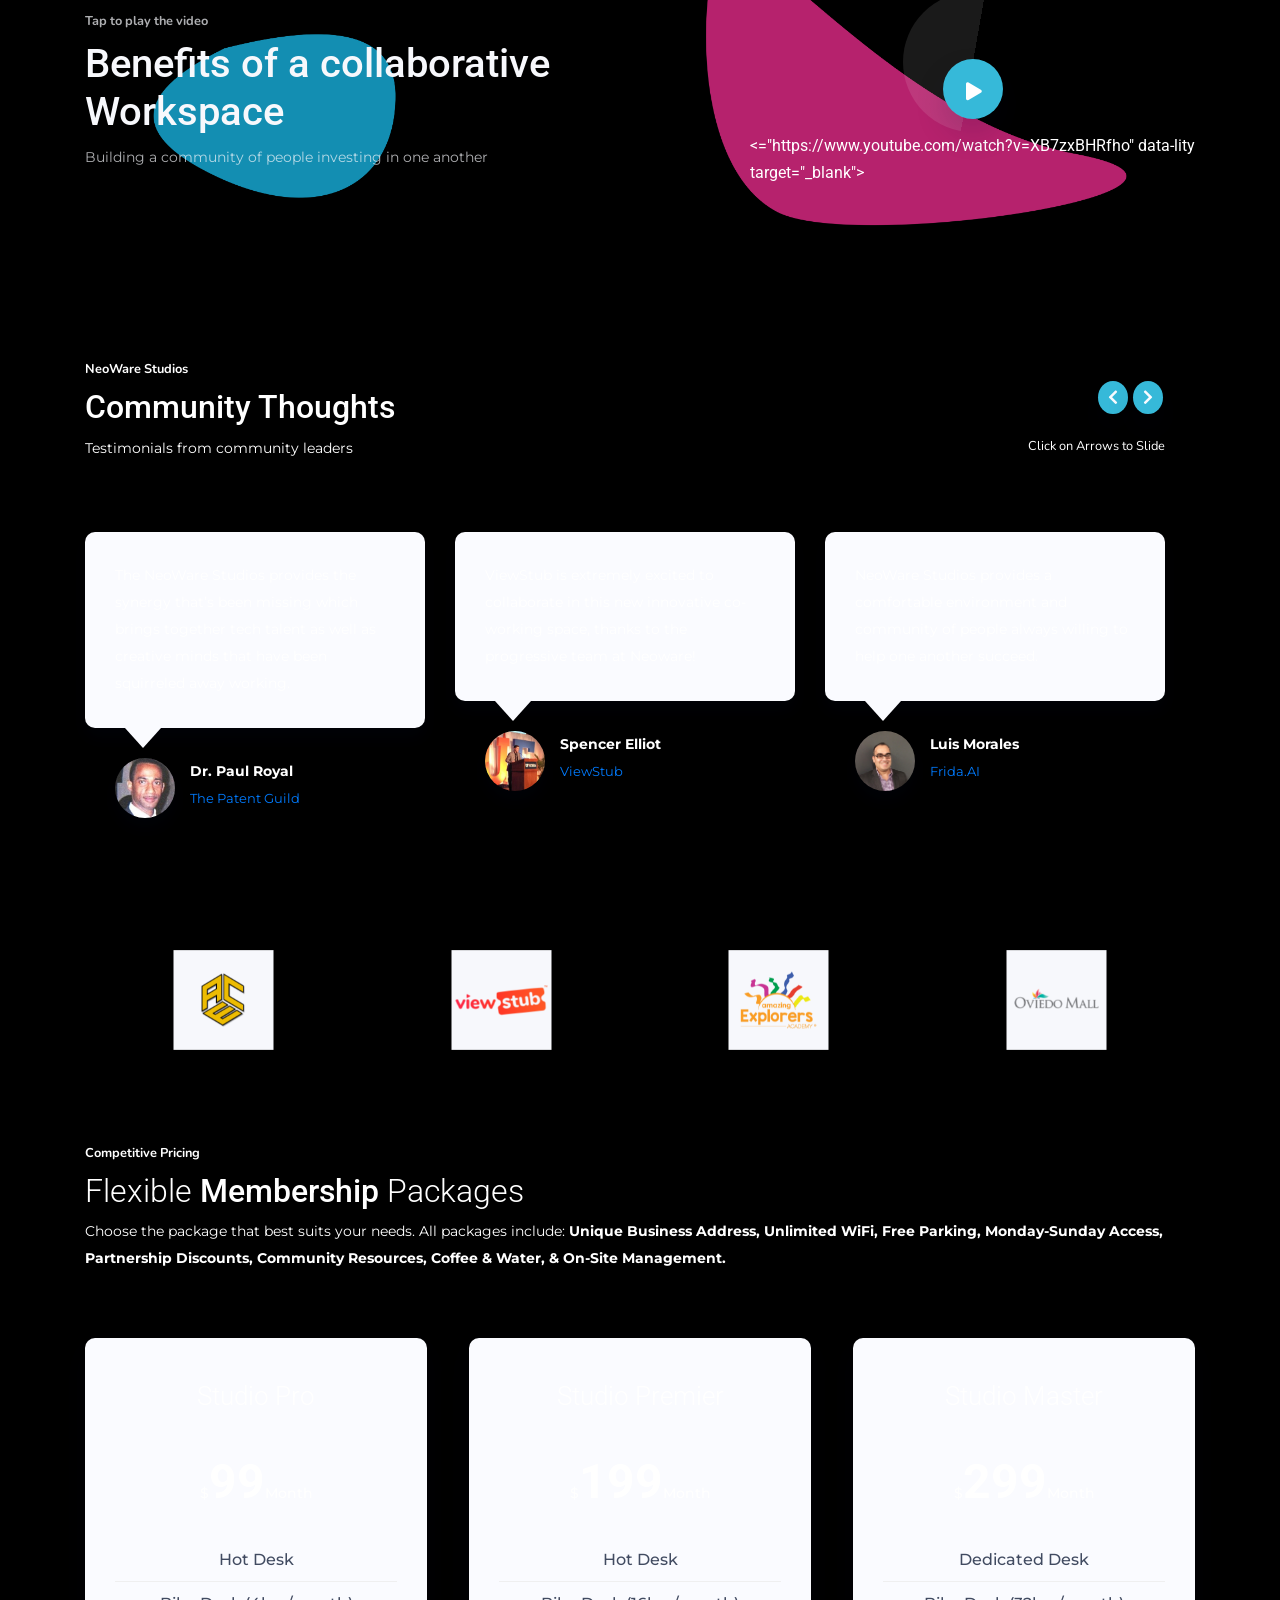
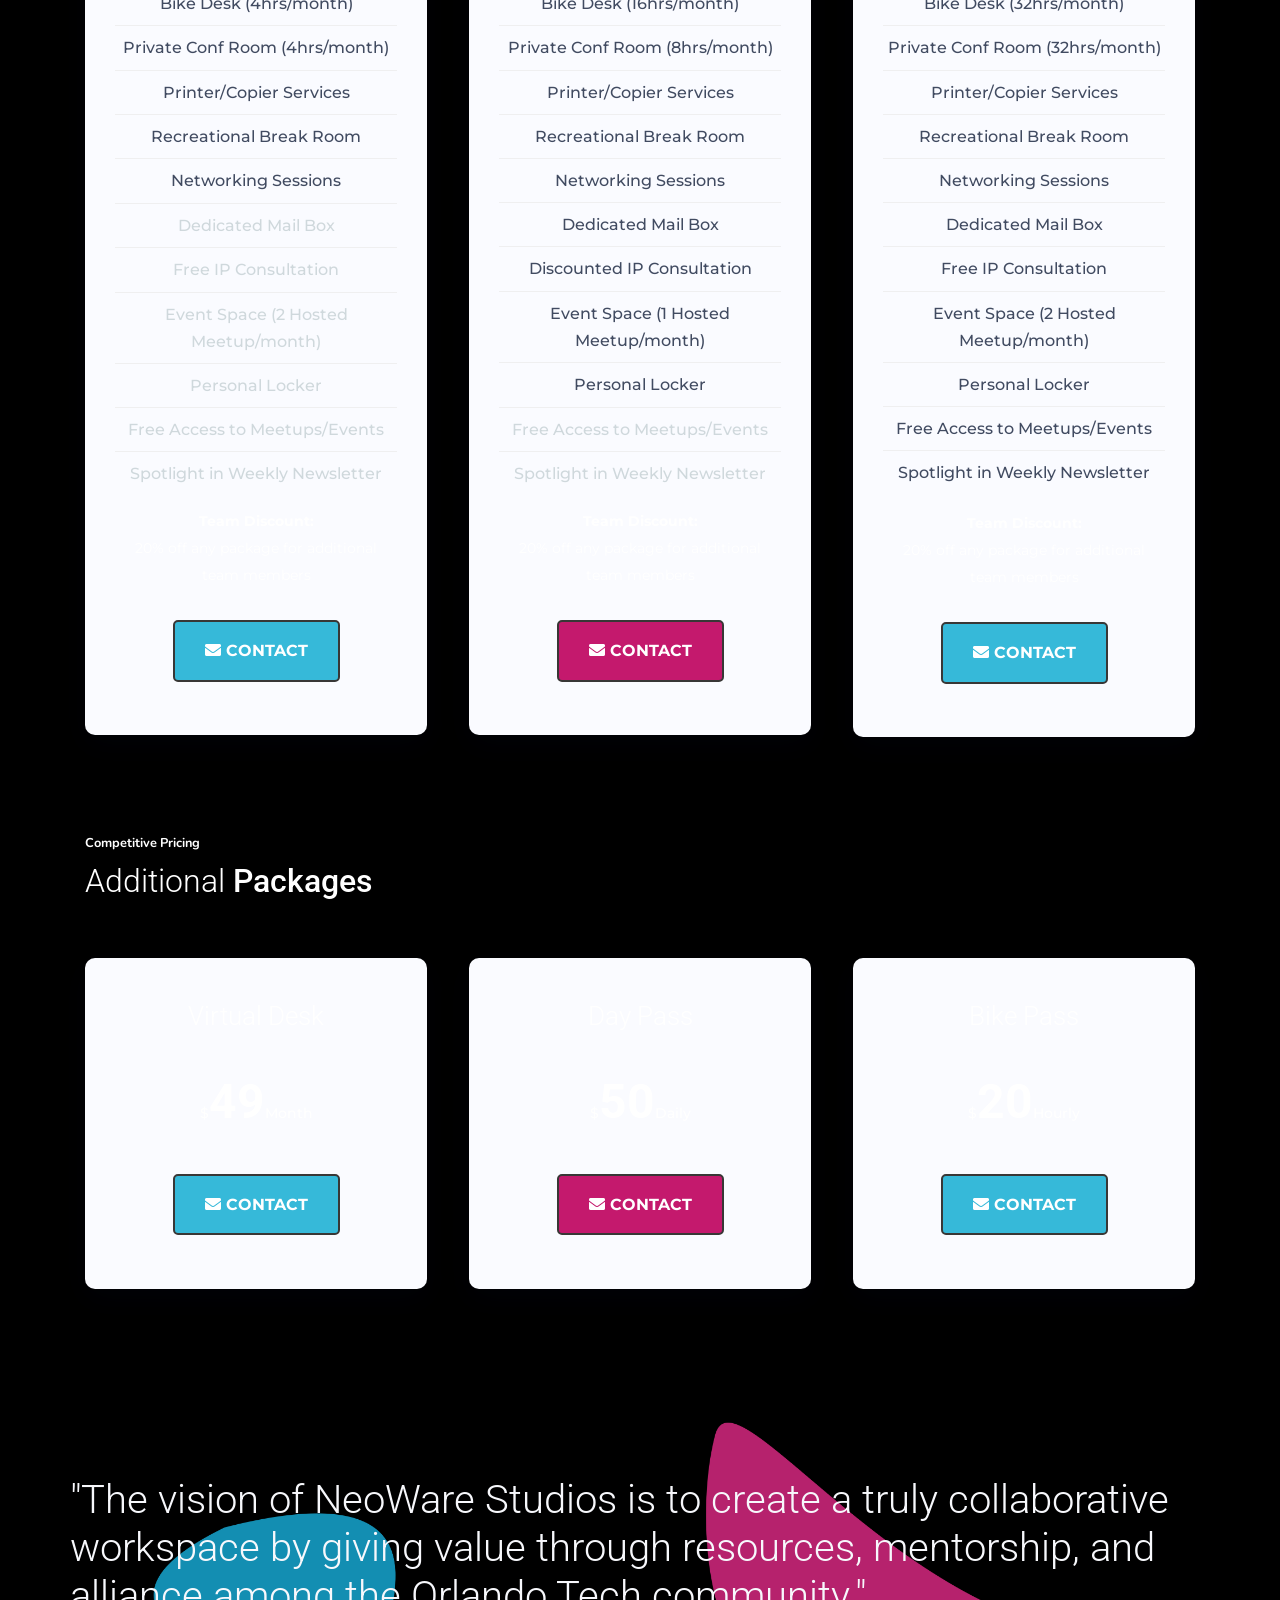
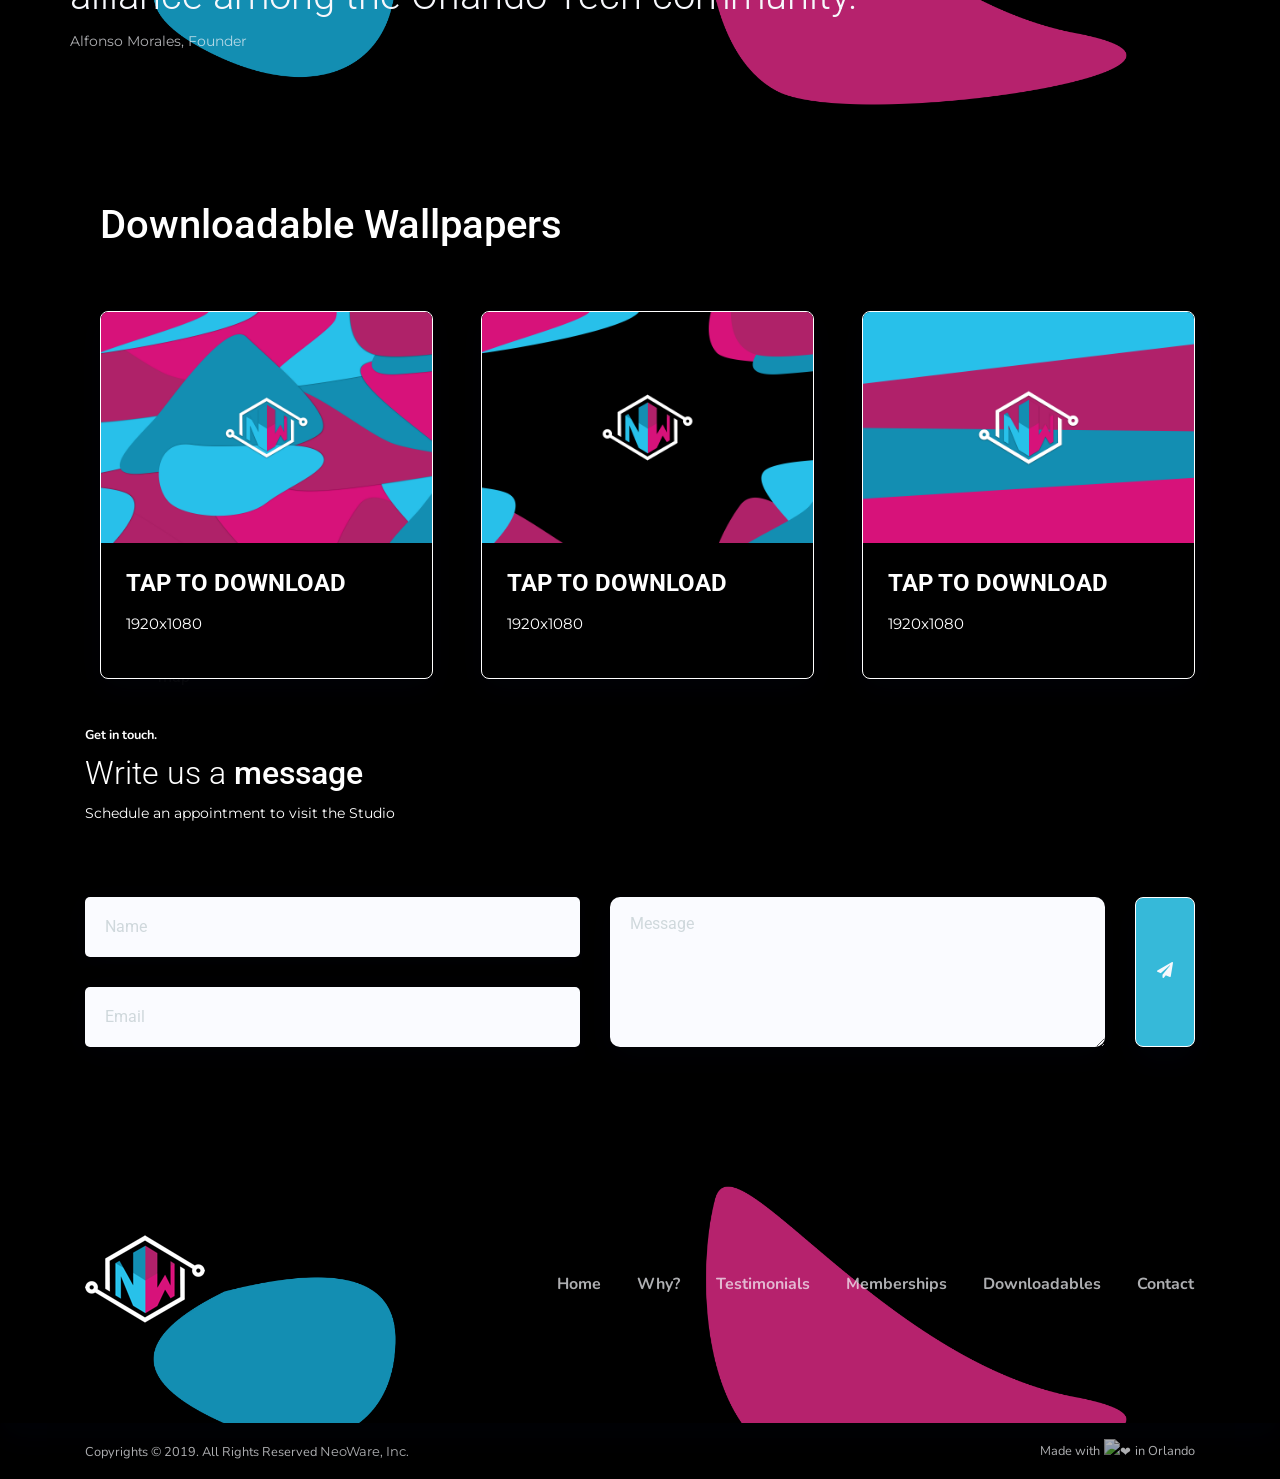
==== commit 8fe4372a: "Major Changes Neoware v2" ====
--- a/neowarestudio.html
+++ b/neowarestudio.html
@@ -205,7 +205,8 @@
 <li  id="menu-item-10" class="menu-item menu-item-type-custom menu-item-object-custom menu-item-10 nav-item the-top-parent-item"><a title="onepage" href="#features" class="nav-link">Why?</a></li>
 <li  id="menu-item-12" class="menu-item menu-item-type-custom menu-item-object-custom menu-item-12 nav-item the-top-parent-item"><a title="onepage" href="#testimonials" class="nav-link">Testimonials</a></li>
 <li  id="menu-item-13" class="menu-item menu-item-type-custom menu-item-object-custom menu-item-13 nav-item the-top-parent-item"><a title="onepage" href="#pricing" class="nav-link">Memberships</a></li>
-<li  id="menu-item-13" class="menu-item menu-item-type-custom menu-item-object-custom menu-item-13 nav-item the-top-parent-item"><a title="onepage" href="#blog" class="nav-link">Blogs</a></li>
+<!-- <li  id="menu-item-13" class="menu-item menu-item-type-custom menu-item-object-custom menu-item-13 nav-item the-top-parent-item"><a title="onepage" href="#blog" class="nav-link">Blogs</a></li>
+ --><li  id="menu-item-13" class="menu-item menu-item-type-custom menu-item-object-custom menu-item-13 nav-item the-top-parent-item"><a title="onepage" href="#blog" class="nav-link">Downloadables</a></li>
 <li  id="menu-item-14" class="menu-item menu-item-type-custom menu-item-object-custom menu-item-14 nav-item the-top-parent-item"><a title="onepage" href="#contact" class="nav-link">Contact</a></li>
 
 </ul>
@@ -258,9 +259,12 @@
 						
 					
                         <!-- Buttons -->
-                        <a href="mailto:info@neoware.io">
+                        <a href="https://calendly.com/neowareinc" target="_blank">
                             <div class="button bg-color-1">Schedule A Visit
 </div>
+                        </a>
+                                                <a href="https://neoware.typeform.com/to/IHY7yB" target="_blank">
+<div class="button bg-color-1">Join NeoWare News</div>
                         </a>
 						
 							
@@ -435,7 +439,7 @@
                     <!-- Play button -->
                     <div class="col-12 col-sm-5 align-self-center mb-30">
                         <div class="play-frame play-rotate"></div>
-                        <a href="https://www.youtube.com/watch?v=XB7zxBHRfho" data-lity>
+                        <="https://www.youtube.com/watch?v=XB7zxBHRfho" data-lity target="_blank">
                             <div class="play-button bg-color-1">
                                 <i class="fas fa-play"></i>
                             </div>
@@ -1112,12 +1116,8 @@
 </div></div></div></div><div class="vc_row-full-width"></div><div class="vc_row wpb_row vc_row-fluid" style=" "><div class="wpb_column vc_column_container vc_col-sm-12"><div class="vc_column-inner"><div class="wpb_wrapper"><div class="vc_empty_space"   style="height: 32px" ><span class="vc_empty_space_inner"></span></div>
 <!-- Start Headline Section-->
        
-                <div class="section-title sm-ac p-15 mb-m5 ljikk" id="blog">
-                    <p class="light bold small headline1"></p>
-                    <h2 class="headline2"><span class='thin'>Studio</span> Community <span class='thin'>Blog</span></h2>
-                    <p class="light thin headline3">Blogs Coming Soon</p>
-                </div>
-
+            
+<div class="section-title sm-ac p-15 mb-m5 ljikk" id="blog">
         <!-- End Headline Section -->
 		
 <style>
@@ -1129,70 +1129,70 @@
 
 
 </style>
+<br><br>
 <!-- Start Categorised Blog Section-->
-	    <section class="blog p-55-60" >
-            <div class="container">
+	   <div class="container"><h1>Downloadable Wallpapers</h1> <br><br>
                 <div class="row n-paddings">
 		
                     <div class="col-12 col-lg-4 mb-48 mlr-24">
                         <!-- Blog card -->
-                        <!-- <a href="./2018/12/17/rapidly-the-accepted-pillars-of-global-politics/index.html"> -->
+                        <a href="https://s3.us-east-2.amazonaws.com/neowallpapers/NeoWallpaper1.png" download target="_blank"> 
                             <div class="blog-card">
 							
                                 <div class="blog-frame">
 
                                    <!--  <div class="more-tooltip bg-color-1"><i class="fas fa-link"></i></div> -->
-                                    <div style="background-image:url(./wp-content/uploads/2019/01/Untitled-8-6.jpg);" class="img"></div></div>
+                                    <div style="background-image:url(./wp-content/uploads/2019/01/NeoWallpaper1.png);" class="img"></div></div>
 								
                                 <div class="blog-description">
-                                    <p class="bold dark">How startup dreams turn into reality</p>
+                                    <p class="bold dark">TAP TO DOWNLOAD</p>
                                     <p class="light thin montserrat">
-									Coming Soon...
+									1920x1080
 				
 									</p>
                                 </div>
                             </div>
-<!--                         </a>
- -->                    </div>		
+                         </a>
+                     </div>		
 		
                     <div class="col-12 col-lg-4 mb-48 mlr-24">
                         <!-- Blog card -->
-<!--                         <a href="./2018/12/17/19/index.html">
- -->                            <div class="blog-card">
+                         <a href="https://s3.us-east-2.amazonaws.com/neowallpapers/NeoWallpaper2.png" download target="_blank">
+                             <div class="blog-card">
 							
                                 <div class="blog-frame">
                                    <!--  <div class="more-tooltip bg-color-1"><i class="fas fa-link"></i></div> -->
-                                    <div style="background-image:url(./wp-content/uploads/2019/01/Untitled-3-6.jpg);" class="img"></div></div>
+                                    <div style="background-image:url(./wp-content/uploads/2019/01/NeoWallpaper2.png);" class="img"></div></div>
 								
                                 <div class="blog-description">
-                                    <p class="bold dark">Collaborative Working</p>
+                                    <p class="bold dark">TAP TO DOWNLOAD</p>
                                     <p class="light thin montserrat">
-Coming Soon...				
+1920x1080			
 									</p>
                                 </div>
                             </div>
-<!--                         </a>
- -->                    </div>		
+                         </a>
+                     </div>		
 		
                     <div class="col-12 col-lg-4 mb-48 mlr-24">
                         <!-- Blog card -->
-<!--                         <a href="./2018/12/17/how-dreams-turn-into-reality/index.html">
- -->                            <div class="blog-card">
+                        <a href="https://s3.us-east-2.amazonaws.com/neowallpapers/NeoWallpaper3.png" download target="_blank">
+                             <div class="blog-card">
 							
                                 <div class="blog-frame">
                                     <!-- <div class="more-tooltip bg-color-1"><i class="fas fa-link"></i></div> -->
-                                    <div style="background-image:url(./wp-content/uploads/2019/01/Untitled-12-6.jpg);" class="img"></div></div>
+                                    <div style="background-image:url(./wp-content/uploads/2019/01/NeoWallpaper3.png);" class="img"></div></div>
 								
                                 <div class="blog-description">
-                                    <p class="bold dark">How to keep a company lean</p>
+                                    <p class="bold dark">TAP TO DOWNLOAD</p>
                                     <p class="light thin montserrat">
-									Coming Soon...
+									1920x1080
 				
 									</p>
                                 </div>
                             </div>
-<!--                         </a>
- -->                    </div>		
+                         </a>
+                     </div>		
 			
 		        </div>
             </div>
@@ -1229,48 +1229,47 @@
                     </div>
                 </div>
                 <!-- Section title end -->
-                <form  method="post" id="form">
-                    <div class="row">
-                        <div class="col-12 col-md">
-						
-                            <!-- Name input -->
-                            <input type="text" name="name" placeholder="Name" id="sendername" required>
-                            <!-- Email input -->
-                            <input type="email" name="contact_email" placeholder="Email" id="emailaddress" required>
-                        </div>
-                        <div class="col-12 col-md">
-                            <!-- Text input -->
-                            <textarea name="text" cols="30" rows="5" placeholder="Message" id="sendermessage" required></textarea>
-                        </div>
-                        <div class="col-12 col-md-auto text-center">
+                <form action="https://formspree.io/info@neoware.io" method="POST" id="form">
+<div class="row">
+<div class="col-12 col-md">
+
+<input type="text" name="name" placeholder="Name" id="sendername" required>
+
+<input type="email" name="_replyto" placeholder="Email" id="emailaddress" required>
+
+
+</div>
+
+
+<div class="col-12 col-md">
+
+<textarea name="text" cols="30" rows="5" placeholder="Message" id="sendermessage" required></textarea>
+</div>
+
+<div class="col-12 col-md-auto text-center">
                             <!-- Submit form button -->
                             <button class="submit bg-color-1"><i class="fa fa-paper-plane" aria-hidden="true"></i></button>
 							<img src="./wp-content/plugins/the_apparatus_extensions/modules/images/msg_loader.gif" class="img-responsive msg-loader" style="width:40px;height:40px;display: none;" alt="loader"/>
                         </div>
                     </div>
-  					<input type="hidden" name="email_subject" id="email_subject" value="" />
+  					<!-- <input type="hidden" name="email_subject" id="email_subject" value="" />
   					<input type="hidden" name="recipient_name" id="recipient_name" value="" />
 					<input type="hidden" name="recipient_email" id="recipient_email" value="" />
-
+ -->
 			
 
-
-			
-
-
-			
-
-
-			
 					
                 </form>
-				<div id="success_msg" class="alert alert-success">Message Sent</div>
-				<div id="error_msg" class="alert alert-danger">Sorry, Message Not Sent. Try again later.</div>
+				
             </div>
         </section>
+
+
+
+
 		
         <!-- End Contact us Section  -->
-        <script>
+<!--         <script>
             jQuery(document).ready(function(){
 				jQuery("#success_msg").hide();
 				jQuery("#error_msg").hide();
@@ -1328,7 +1327,7 @@
                     });
                 });
             });
-        </script>	
+        </script>	 -->
 		
 		
 <style>
@@ -1368,7 +1367,8 @@
 <li  id="menu-item-10" class="menu-item menu-item-type-custom menu-item-object-custom menu-item-10 nav-item the-top-parent-item"><a title="onepage" href="#features" class="nav-link">Why?</a></li>
 <li  id="menu-item-12" class="menu-item menu-item-type-custom menu-item-object-custom menu-item-12 nav-item the-top-parent-item"><a title="onepage" href="#testimonials" class="nav-link">Testimonials</a></li>
 <li  id="menu-item-13" class="menu-item menu-item-type-custom menu-item-object-custom menu-item-13 nav-item the-top-parent-item"><a title="onepage" href="#pricing" class="nav-link">Memberships</a></li>
-<li  id="menu-item-13" class="menu-item menu-item-type-custom menu-item-object-custom menu-item-13 nav-item the-top-parent-item"><a title="onepage" href="#blog" class="nav-link">Blogs</a></li>
+<!-- <li  id="menu-item-13" class="menu-item menu-item-type-custom menu-item-object-custom menu-item-13 nav-item the-top-parent-item"><a title="onepage" href="#blog" class="nav-link">Blogs</a></li> -->
+<li  id="menu-item-13" class="menu-item menu-item-type-custom menu-item-object-custom menu-item-13 nav-item the-top-parent-item"><a title="onepage" href="#blog" class="nav-link">Downloadables</a></li>
 <li  id="menu-item-14" class="menu-item menu-item-type-custom menu-item-object-custom menu-item-14 nav-item the-top-parent-item"><a title="onepage" href="#contact" class="nav-link">Contact</a></li>
 </ul> </div>
 </div>
@@ -1382,7 +1382,7 @@
 <div class="row justify-content-end">
 <div class="col-12 col-sm-6">
 
-<p class="small thin white-light sm-ac">Copyrights © 2019. All Rights Reserved <a href="https://neoware.io">NeoWare, Inc.</a> </p>
+<p class="small thin white-light sm-ac">Copyrights © 2019. All Rights Reserved <a href="https://neoware.io" target="_blank">NeoWare, Inc.</a> </p>
 </div>
 <div class="col-12 col-sm-6">
 
@@ -1438,4 +1438,4 @@
 <script type='text/javascript' src='./wp-includes/js/wp-embed.min.js?ver=5.1.1'></script>
 <script type='text/javascript' src='./wp-content/plugins/js_composer/assets/js/dist/js_composer_front.min.js?ver=5.7'></script>
 </body>
-</html>+</html>
--- a/wp-content/themes/apparatus/style.css
+++ b/wp-content/themes/apparatus/style.css
@@ -1 +1,2865 @@
-.preloader{position:fixed;top:0;left:0;right:0;bottom:0;background-color:#f7f8fc;height:100%;z-index:999999999999999999999999999999999}.status{width:50px;height:30px;position:fixed;left:50%;top:50%;margin:-25px 0 0 -15px}.spinner{margin:0 auto;width:50px;height:30px;text-align:center;font-size:10px}.spinner>div{background-color:#fff;height:100%;width:6px;display:inline-block;-webkit-animation:stretchdelay 1.2s infinite ease-in-out;animation:stretchdelay 1.2s infinite ease-in-out}.spinner .rect2{-webkit-animation-delay:-1.1s;animation-delay:-1.1s}.spinner .rect3{-webkit-animation-delay:-1s;animation-delay:-1s}.spinner .rect4{-webkit-animation-delay:-.9s;animation-delay:-.9s}.spinner .rect5{-webkit-animation-delay:-.8s;animation-delay:-.8s}@-webkit-keyframes stretchdelay{0%,40%,100%{-webkit-transform:scaleY(.4)}20%{-webkit-transform:scaleY(1)}}@keyframes stretchdelay{0%,40%,100%{transform:scaleY(.4);-webkit-transform:scaleY(.4)}20%{transform:scaleY(1);-webkit-transform:scaleY(1)}}body{position:relative;background-color:#f7f8fc;color:#414b61;padding:0;margin:0;border:none;width:100%}.page-wrap{background-size:contain;background-repeat:no-repeat;position:relative;overflow:hidden}section{position:relative;width:100%}*,*:focus{outline:inherit}*::-moz-selection{background-color:transparent}*::selection{background-color:transparent}.p-45-30{padding:45px 0 30px}.p-5-30{padding:5px 0 30px}.p-75-45{padding:75px 0 45px}.p-75-50{padding:75px 0 50px}.p-90-60{padding:90px 0 60px}.p-90-70{padding:90px 0 70px}.p-90-70.pplr{padding:80px 0}.p-30-30{padding:30px 0}.p-70-70{padding:70px 0}.p-70-60{padding:70px 0 60px}.p-70-40{padding:70px 0 40px}.p-55-60{padding:55px 0 60px}.p-75-60{padding:75px 0 60px}.p-80-0{padding:80px 0 0}.p-90-0{padding:90px 0 0}.p-90-90{padding:90px 0}.p-90-35{padding:90px 0 35px}.p-0-60{padding:0 0 60px}.p-0-55{padding:0 0 55px}.p-15{padding-left:15px}.p-35{padding-top:35px!important}.plr-0{padding-left:0}.mb-15,.post-text p.mb-15{margin-bottom:15px}.mt-15{margin-top:15px}.mb-25{margin-bottom:25px}.mt-25{margin-top:25px}.mt-minus20{margin-top:-20px}.mb-30{margin-bottom:30px}.mb-35{margin-bottom:35px}.mt-30{margin-top:30px}.mb-48{margin-bottom:48px}.mb-55{margin-bottom:55px}.mb-90{margin-bottom:90px}.mb-70{margin-bottom:70px}.mb-50{margin-bottom:50px}.mb-60{margin-bottom:60px}.mt-50{margin-top:50px}.mrt-5{margin-top:5px}.mb-m5{margin-bottom:-5px}.mb-m10{margin-bottom:-10px}.mb-m30{margin-bottom:-30px}.mb-m50{margin-bottom:-50px}#responding.mb-m30{margin-bottom:0}#responding.mb-m50{margin-bottom:-20px}.post-text #responding.mb-m30{margin-bottom:-30px}.post-text #responding.mb-m50{margin-bottom:-50px}.make-lastp .text-box p:last-child{margin-bottom:0}.ml-10{margin-left:10px}.mlr-24{padding-left:24px;padding-right:24px}.mlr-15{padding-left:15px;padding-right:15px}.mlr-0{margin-left:0!important;margin-right:0!important}.mlr-m6{margin-left:-6px!important;margin-right:-6px!important}.n-paddings{margin-right:-24px;margin-left:-24px}.n-paddings-15{margin-right:-15px;margin-left:-15px}.dflt-page .comments .mb-m50{margin-bottom:-30px}.dflt-page .comments .mb-m30{margin-bottom:0}.mrg-auto{margin-right:auto}.mlr-auto{margin-left:auto;margin-right:auto}.nopadding{padding:0}.h1,h1,h2,h3,h4,h5,h6{font-family:roboto,sans-serif}button,p,a,li{font-family:nunito,sans-serif}a .button.bg-color-1,p.small,.white-link,.link,#bcrumbs a,#bcrumbs span,a #logo_img,.footer-brand .logo{font-family:nunito,sans-serif!important}a{cursor:pointer}a:hover{text-decoration:none}p.white.p-header{font-size:2.5rem;text-transform:capitalize;margin-bottom:.5rem;margin-top:.5rem;font-weight:500;line-height:1.2}.bold{font-weight:700!important}b,strong{font-weight:700}.thin{font-weight:300}.gray{color:#607d8b}.light{color:#616773}.blog .light{color:#414b61}.dark{color:#414b61}.mute{color:#cfd8dc}.small{font-size:80%;margin-bottom:5px}.white-light{opacity:.7;color:#f7f8fc!important}.white{color:#f7f8fc!important}hr{margin-left:0;width:50%}.button{cursor:pointer;display:inline-block;padding:15px 30px;color:#f7f8fc;font-weight:700;border:none;border-radius:5px;margin:15px 15px 0 0;-webkit-box-shadow:0 15px 30px 0 rgba(5,16,44,.15);box-shadow:0 15px 30px 0 rgba(5,16,44,.15);transition:.4s;-webkit-transition:.4s}.post-password-form input[type=submit]{cursor:pointer;display:inline-block;padding:15px 30px;color:#f7f8fc;font-weight:700;border:none;border-radius:5px;margin:15px 15px 0;-webkit-box-shadow:0 15px 30px 0 rgba(5,16,44,.15);box-shadow:0 15px 30px 0 rgba(5,16,44,.15);transition:.4s;-webkit-transition:.4s;font-family:nunito,sans-serif;width:auto}.post-password-form input[type=password]{margin-top:25px}.comment-form .button{padding:15px 50px}.button:hover{color:#fafbff;-webkit-box-shadow:0 20px 30px 0 rgba(5,16,44,.18);box-shadow:0 20px 30px 0 rgba(5,16,44,.2);-webkit-transform:translateY(-3px) scale(1.01);transform:translateY(-3px) scale(1.01)}.link{white-space:nowrap;font-weight:700;transition:.4s;-webkit-transition:.4s}.link:hover{color:#414b61}.page-links{font-size:1rem;line-height:1.7;clear:both}.page-links-title{font-weight:600;margin-right:15px}.blog .page-numbers.page-links{margin-bottom:25px;margin-top:60px;padding:0}.blog .single-mainpost .page-numbers.page-links{margin-bottom:25px}.page-numbers.page-links .linkstyle{border:none;padding:12px 18px;border-radius:0;font-weight:700;color:#fff;-webkit-transition:.3s;transition:.3s;background-color:#333;-webkit-box-shadow:none;box-shadow:none;font-family:montserrat,sans-serif}.page-numbers.page-links a .linkstyle{background-color:transparent;border:none;padding:12px 18px;border-radius:0;font-weight:700;color:#333;-webkit-transition:.3s;transition:.3s;-webkit-box-shadow:none;box-shadow:none;font-family:montserrat,sans-serif;text-decoration:none}.page-numbers.page-links a:hover .linkstyle{background-color:#777;-webkit-box-shadow:none;box-shadow:none;border:none;padding:12px 18px;border-radius:0;font-weight:700;color:#fff;-webkit-transition:.3s;transition:.3s}.single-mainpost .page-numbers.page-links a:hover .linkstyle{padding:13px 18px 12px}.link .fas{font-size:13px;opacity:0;-webkit-transition:.4s;transition:.4s}.link:hover .fas{opacity:1;margin-left:5px}.white-link{font-weight:700;opacity:.7;color:#f7f8fc;transition:.4s;-webkit-transition:.4s}.white-link:hover{opacity:1;color:#f7f8fc}.white-link .fas{font-size:13px;opacity:0;transition:.4s;-webkit-transition:.4s}.white-link:hover .fas{opacity:1;margin-left:5px}.navbar{padding:13px 0;position:fixed;z-index:99;border:none;width:100%;-webkit-transition-timing-function:ease-out;transition-timing-function:ease-out;-webkit-transition:.3s;transition:.3s}.navbar .container{position:relative}.navbar .navbar-brand{margin-right:65px}.bg-scroll{background-color:#fafbff;border-radius:0 0 10px 10px;-webkit-box-shadow:0 10px 20px 0 rgba(5,16,44,.15);box-shadow:0 10px 20px 0 rgba(5,16,44,.15);-webkit-transition-timing-function:ease-in;transition-timing-function:ease-in}.navbar-nav .nav-link{padding-top:15px;padding-bottom:15px;-webkit-transition-timing-function:ease-out;transition-timing-function:ease-out;-webkit-transition:.4s;transition:.4s}.navbar ul li a{color:#414b61;font-weight:700;width:100%;height:100%;font-family:nunito,sans-serif;font-size:1rem}.navbar ul li{margin:0 5px;border-radius:5px}.navbar ul .active,.navbar ul li a:hover{background-color:#fafbff;border-radius:5px;-webkit-box-shadow:0 10px 20px 0 rgba(5,16,44,.15);box-shadow:0 10px 20px 0 rgba(5,16,44,.15);-webkit-transform:translateY(-3px) scale(1.01);transform:translateY(-3px) scale(1.01);-webkit-transition-timing-function:ease-in;transition-timing-function:ease-in}.navbar ul li ul .active{background-color:transparent;border-radius:0;box-shadow:none;-webkit-transform:translateY(-3px) scale(1.01);transform:translateY(-3px) scale(1.01);-webkit-transition-timing-function:ease-in;transition-timing-function:ease-in}ul.menu-even.menu-depth-2{list-style-type:none}.logo{height:60px;width:60px;-webkit-box-shadow:0 10px 28px 1px rgba(3,13,40,.23);box-shadow:0 10px 28px 1px rgba(3,13,40,.23);color:#fafbff;border-radius:50%;text-align:center;padding-top:4px;font-weight:bolder;font-size:32px}.navbar-toggler,.burger-menu{padding:0;width:50px;height:50px;cursor:pointer}.navbar-toggler:active,.navbar-toggler:focus{outline:inherit}.burger{position:absolute;background:#414b61;width:30px;height:4px;top:37px;right:5px;border-radius:2px;margin-top:-5px;opacity:1}.burger::before{position:absolute;background:#414b61;width:30px;height:4px;top:10px;border-radius:2px;content:"";display:block}.burger::after{position:absolute;background:#414b61;width:30px;height:4px;bottom:10px;border-radius:2px;content:"";display:block}.burger::after,.burger::before,.burger{transition:all .3s ease-in-out;-webkit-transition:all .3s ease-in-out}.burger-menu.menu-on .burger::after{transform:rotate(-45deg);-webkit-transform:rotate(-45deg);bottom:0}.burger-menu.menu-on .burger::before{transform:rotate(45deg);-webkit-transform:rotate(45deg);top:0}.burger-menu.menu-on .burger{background:0 0}.navbar .header-button{display:none;-webkit-transition:.4s;transition:.4s}.bg-scroll .header-button{display:block;-webkit-transition:.4s;transition:.4s}.header-button{position:relative;margin-right:15px;float:right;padding:0}.header-button .nav-link{color:#fff}.navbar-collapse{z-index:9999999999}.header{width:100%;height:100vh}.header .container{position:relative;height:100%}.header-row{height:100%}.header-phone img{padding-top:30px;width:100%}.header-macbook img{width:190%;margin-left:-50px}.social-icons{position:absolute;z-index:99;top:0;right:0;display:-webkit-box;display:-ms-flexbox;display:flex;height:100%}.social-icons ul{padding:0;margin:auto}.social-icons ul li{list-style-type:none;margin:15px}.social-icons ul li a i{color:#f7f8fc;-webkit-transition-timing-function:ease-in;transition-timing-function:ease-in;-webkit-transition:.4s;transition:.4s}.social-icons ul li a i:hover{color:#fafbff;-webkit-transform:translateY(-2px) scale(1.05);transform:translateY(-2px) scale(1.05);-webkit-transition-timing-function:ease-out;transition-timing-function:ease-out}.header-tooltip p{position:absolute;left:30px;bottom:-8px}.header-tooltip{position:absolute;bottom:30px;min-width:300px;display:inline-block}.scroll-arrow{font-size:25px;color:#414b61}.scroll-arrow:hover{color:#414b61;-webkit-animation-play-state:paused;animation-play-state:paused}.hiw-item div{opacity:1;text-align:center;font-weight:700;height:60px;width:60px;font-size:29px;color:#f7f8fc;border-radius:50%;padding:8px 0 0;-webkit-box-shadow:0 10px 20px 0 rgba(5,16,44,.15);box-shadow:0 10px 20px 0 rgba(5,16,44,.15)}.line{position:absolute;width:100%;margin-left:-28vw;top:300px;height:6px;background-color:#fafbff;-webkit-box-shadow:0 2px 5px 0 rgba(5,16,44,.07);box-shadow:0 2px 5px 0 rgba(5,16,44,.07)}.flat-features{text-align:center;margin:0 auto;width:100%;border-radius:10px}.card-features{text-align:center;margin:0 auto;width:100%;height:100%;padding:30px 30px 15px;background-color:#fafbff;border-radius:10px;-webkit-box-shadow:0 10px 30px 0 rgba(5,16,44,.15);box-shadow:0 10px 30px 0 rgba(5,16,44,.15)}.flat-features img{margin:0 auto;width:30%;margin-bottom:15px}.card-features img{margin:0 auto;width:30%;margin-bottom:15px}.video{background-size:cover;background-repeat:no-repeat;-webkit-box-shadow:0 15px 30px 0 rgba(5,16,44,.15);box-shadow:0 15px 30px 0 rgba(5,16,44,.15)}.play-button{position:absolute;bottom:50%;left:50%;padding:18px 0 0 2px;font-size:18px;margin-bottom:-30px;margin-left:-30px;text-align:center;width:60px;height:60px;border-radius:50%;color:#fff;-webkit-box-shadow:0 15px 30px 0 rgba(5,16,44,.15);box-shadow:0 15px 30px 0 rgba(5,16,44,.15);-webkit-transition:.4s;transition:.4s}.play-button:hover{-webkit-transform:scale(1.1);transform:scale(1.1);-webkit-box-shadow:0 20px 30px 0 rgba(5,16,44,.18);box-shadow:0 20px 30px 0 rgba(5,16,44,.2)}.play-frame{position:relative;left:50%;margin-left:-70px;padding:40px;text-align:center;width:140px;height:140px;border-radius:50%;background-image:linear-gradient(100deg,rgba(255,255,255,.1) 50%,rgba(255,255,255,0.00) 50%)}.about-phone img{width:100%}.call-to-action{background-size:cover;background-repeat:no-repeat;-webkit-box-shadow:0 15px 30px 0 rgba(5,16,44,.15);box-shadow:0 15px 30px 0 rgba(5,16,44,.15)}.call-to-action .button{margin-top:0}.screenshots img{-webkit-box-shadow:0 5px 30px 0 rgba(5,16,44,.15);box-shadow:0 5px 30px 0 rgba(5,16,44,.15);margin-bottom:10px;-webkit-transition:.4s;transition:.4s}.screenshots img:hover{-webkit-box-shadow:0 10px 30px 0 rgba(5,16,44,.18);box-shadow:0 10px 30px 0 rgba(5,16,44,.2)}.item{width:100%}.testimonial{width:100%;padding:0 15px}.dialog{background-color:#fafbff;padding:30px 30px 15px;border-radius:10px;-webkit-box-shadow:0 10px 20px 0 rgba(5,16,44,.15);box-shadow:0 10px 18px 0 rgba(5,16,44,.15)}.dialog:after{content:'';width:0;height:0;border-style:solid;border-width:20px 18px 0;border-color:#fafbff transparent transparent transparent;position:absolute;bottom:130px;left:55px}.comments-list .dialog img{margin-top:10px}.user-name{padding:30px 30px 60px}.comments-list .user-name{padding:30px 30px 60px 0}.cm-left{margin-left:-20px}ul.comments-list ul.children:last-child .user-name{padding:30px 0 60px}ul.comments-list ul.children:last-child .cm-left{margin-left:-7px}.blog .comments-list h3{color:#414b61}.user-name .user{border-radius:50%;overflow:hidden;width:60px;height:60px;float:left;margin-right:15px;-webkit-box-shadow:0 10px 20px 0 rgba(5,16,44,.15);box-shadow:0 10px 18px 0 rgba(5,16,44,.15)}.comments-list .user-name .user{border-radius:50%;overflow:hidden;width:50px;height:50px;float:left;margin-right:15px;-webkit-box-shadow:0 10px 20px 0 rgba(5,16,44,.15);box-shadow:0 10px 18px 0 rgba(5,16,44,.15)}.comment-navigation .nav-links a{font-size:20px;font-weight:500;line-height:1.2em;color:#607d8b;padding:4px 0;font-family:roboto,sans-serif!important}.comment-navigation .nav-links a:hover{color:#414b61}.pingback .testimonial .col-lg-1,#comments-section .pingback .dialog::after{display:none}.pingback .testimonial .cm-left.col-lg-11{margin-left:0}.testimonial-slider{margin:0 -15px 45px}.testimonials-tooltip p{text-align:right;margin-right:30px}.nav-container-screen,.nav-container{text-align:right;padding:17px 30px}.nav-container-screen p,.nav-container p{padding-right:30px}.nav-container-screen div,.nav-container div{color:#fafbff;margin:7.5px 2.5px 2.5px;cursor:pointer;position:relative;text-align:right;padding:3px 10px;display:inline-block;border-radius:50%;-webkit-box-shadow:0 15px 30px 0 rgba(5,16,44,.15);box-shadow:0 15px 30px 0 rgba(5,16,44,.15);-webkit-transition-timing-function:ease-in;transition-timing-function:ease-in;-webkit-transition:.4s;transition:.4s}.nav-container-screen div:hover,.nav-container div:hover{color:#fafbff;-webkit-box-shadow:0 20px 30px 0 rgba(5,16,44,.18);box-shadow:0 20px 30px 0 rgba(5,16,44,.2);-webkit-transform:translateY(-3px) scale(1.01);transform:translateY(-3px) scale(1.01);-webkit-transition-timing-function:ease-out;transition-timing-function:ease-out}.brands .item img{width:100px;margin:0 auto}.comments-list .dialog h1,.comments-list .dialog h2,.comments-list .dialog h3,.comments-list .dialog h4,.comments-list .dialog h5,.comments-list .dialog h6,.single-mainpost h1,.single-mainpost h2,.single-mainpost h3,.single-mainpost h4,.single-mainpost h5,.single-mainpost h6{margin:20px 0}.single-mainpost:after,.apparatus-post-block .text-box:after{display:block;clear:both;content:""}.single-layout-one.dflt-page .rowplr-15{margin-left:-15px;margin-right:-15px}.post-password-form label{font-size:15.4px;font-weight:700}.post-password-form input{-webkit-box-shadow:0 1px 1px 1px rgba(5,16,44,.2)!important;box-shadow:0 1px 1px 1px rgba(5,16,44,.2)!important}section.pricing{margin-left:6px;margin-right:6px;width:auto}.pricing-table{text-align:center;cursor:default;margin:0 auto;width:100%;padding:45px 30px;background-color:#fafbff;border-radius:10px;-webkit-box-shadow:0 10px 30px 0 rgba(5,16,44,.15);box-shadow:0 10px 30px 0 rgba(5,16,44,.15);-webkit-transition:.4s;transition:.4s}.pricing-table:hover{-webkit-box-shadow:0 20px 30px 0 rgba(5,16,44,.18);box-shadow:0 20px 30px 0 rgba(5,16,44,.2);-webkit-transform:translateY(-3px) scale(1.01);transform:translateY(-3px) scale(1.01)}.pricing-table ul{padding:0}ul.pricing-detail.disabled-features{margin-bottom:13px}.pricing-detail li{list-style-type:none;padding:8px 0;border-bottom:1px solid #efeff0}.pricing-detail li:last-child{border-bottom:none}.pricing-detail.disabled-features li{border-top:1px solid #efeff0;border-bottom:none}.pricing-detail.gray{font-weight:500;color:#414b61}.plan_price.bold span{font-size:48px;line-height:80px;font-weight:700!important;font-family:roboto,sans-serif}.plan_price.bold{font-weight:500!important;font-family:montserrat,sans-serif}p.plan_desc{font-size:13.7px}.screens-1 img{width:100%}.price-header{font-size:26px}.price-header.bold{font-weight:300!important;font-family:roboto,sans-serif}.pricing-table .button{margin:15px 0 0}.stats{background-size:cover;background-repeat:no-repeat;-webkit-box-shadow:0 15px 30px 0 rgba(5,16,44,.15);box-shadow:0 15px 30px 0 rgba(5,16,44,.15)}.stats p.white{font-weight:600!important;font-size:16px}.stats i{font-size:36px;margin-bottom:15px}.numeric{font-size:36px}.blog p{color:#7a8190}.blog h3{color:#414b61}.blog-card .img{width:100%;-webkit-transition:.4s;transition:.4s;height:231px;background-size:cover;background-position:center}.blog-grid-with-msnr .blog-card .img{height:190px}.blog-description{padding:25px}.wpb_wrapper .blog-description .bold.dark{margin-bottom:10px;color:#545d70;font-family:roboto,sans-serif;font-size:24px;line-height:1.3em}.nimg-row .blog-description.deflt-noimage{padding:45px;margin-top:27%}.justone .nimg-row .blog-description.deflt-noimage,.post_format-post-format-video .nimg-row .blog-description.deflt-noimage{padding:45px;margin-top:0}.blog-description.deflt-image{padding-left:45px;padding-right:45px;padding-bottom:15px}.blog .blog-card.nimg-row{height:399px}.blog .justone .blog-card.nimg-row{height:auto}.wth-msnr .blog-description{padding:30px}.blog-description.noimg-post,.blog-description.img-post{padding:40px;text-align:center;font-size:1rem;line-height:1.5}.blog-description.noimg-post.sngle,.blog-description.img-post.sngle{padding:40px 40px 25px}.blog-description.noimg-post .bdescrip{margin-bottom:17px;font-weight:300}.blog-description span{font-weight:700!important;font-size:12px;line-height:20px;padding-top:5px;color:#414b61;text-transform:uppercase;letter-spacing:1px}.blog-description h2{font-weight:700;color:#414b61;font-family:nunito,sans-serif;font-size:1rem;margin-bottom:1rem;line-height:1.5}h2.oneonerem{font-size:1.1rem}.blog-description.img-post h2{font-weight:300;font-size:1rem;line-height:1.5;margin-bottom:15px}.wth-msnr ul.page-numbers{padding:0}.blog-frame{border-radius:10px 10px 0 0;position:relative;overflow:hidden}.blog-card{z-index:9;cursor:pointer;background-color:#fafbff;overflow:hidden;height:100%;position:relative;border-radius:10px;-webkit-box-shadow:0 10px 30px 0 rgba(5,16,44,.15);box-shadow:0 10px 30px 0 rgba(5,16,44,.15);-webkit-transition:.4s;transition:.4s}.blog-card iframe,.news-block .outer iframe,.single-mainpost iframe{width:100%!important}.blog-card.h-auto{height:auto}.blog-card:hover{-webkit-box-shadow:0 20px 30px 0 rgba(5,16,44,.18);box-shadow:0 20px 30px 0 rgba(5,16,44,.2);-webkit-transform:translateY(-3px) scale(1.01);transform:translateY(-3px) scale(1.01)}.blog-card:hover.blog-card .img{-webkit-transform:scale(1.1);transform:scale(1.1)}.more-tooltip{opacity:0;position:absolute;left:50%;top:50%;padding-top:6.5px;margin-left:-17.5px;margin-top:-17.5px;height:35px;width:35px;color:#fafbff;border-radius:50%;text-align:center;z-index:999999999999;-webkit-box-shadow:0 2px 400px 5000px rgba(0,0,0,.4);box-shadow:0 2px 400px 5000px rgba(0,0,0,.4);-webkit-transition:.4s;transition:.4s}.more-tooltip:hover{color:#fafbff;-webkit-transform:translateY(-3px) scale(1.01);transform:translateY(-3px) scale(1.01);-webkit-transition-timing-function:ease-out;transition-timing-function:ease-out}.blog-card:hover .more-tooltip{opacity:1}.sticky .blog-card{background:#f7f7f7;border:1px solid #ddd}.pplr .sticky{display:none}input{padding:15px 20px;width:100%;height:60px;border:none;background-color:#fafbff;border-radius:5px;margin-bottom:30px;-webkit-box-shadow:0 10px 30px 0 rgba(5,16,44,.15);box-shadow:0 5px 30px 0 rgba(5,16,44,.15);transition:.4s;-webkit-transition:.4s}input:focus{-webkit-box-shadow:0 10px 30px 0 rgba(5,16,44,.18);box-shadow:0 10px 30px 0 rgba(5,16,44,.2);-webkit-transform:translateY(-3px) scale(1.01);transform:translateY(-3px) scale(1.01)}textarea{padding:15px 20px;width:100%;border:none;background-color:#fafbff;border-radius:10px;margin-bottom:30px;-webkit-box-shadow:0 10px 30px 0 rgba(5,16,44,.15);box-shadow:0 10px 30px 0 rgba(5,16,44,.15);border:none;transition:.4s;-webkit-transition:.4s;line-height:1.5}textarea:focus{-webkit-box-shadow:0 20px 30px 0 rgba(5,16,44,.18);box-shadow:0 20px 30px 0 rgba(5,16,44,.2);-webkit-transform:translateY(-3px) scale(1.01);transform:translateY(-3px) scale(1.01)}::-webkit-input-placeholder{color:#cfd8dc}:-ms-input-placeholder{color:#cfd8dc}::placeholder{color:#cfd8dc}:-ms-input-placeholder{color:#cfd8dc}::-ms-input-placeholder{color:#cfd8dc}.submit{cursor:pointer;width:60px;height:150px;color:#f7f8fc;font-weight:700;border:none;border-radius:5px;-webkit-box-shadow:0 15px 30px 0 rgba(5,16,44,.15);box-shadow:0 15px 30px 0 rgba(5,16,44,.15);transition:.4s;-webkit-transition:.4s}.submit:hover{color:#fafbff;-webkit-box-shadow:0 20px 30px 0 rgba(5,16,44,.18);box-shadow:0 20px 30px 0 rgba(5,16,44,.2);-webkit-transform:translateY(-3px) scale(1.01);transform:translateY(-3px) scale(1.01)}.popup{position:fixed;display:-webkit-box;display:-ms-flexbox;display:flex;bottom:0;left:0;z-index:99999999999;width:100%;height:100%;background:rgba(0,0,0,.9)}.n-active-popup{display:none}.active-popup{display:block;-webkit-animation:fadeIn .5s;animation:fadeIn .5s}.popup-window{border-radius:10px;text-align:center;margin:auto;margin-top:30vh;padding:30px 0 35px;width:400px;-webkit-box-shadow:0 1px 1px rgba(0,0,0,.04);box-shadow:0 1px 1px rgba(0,0,0,.04);background-color:#fff}.popup-window img{margin:auto;width:60px;margin-bottom:30px}.popup-window .item-title{margin:0 auto}.popup-window .text{margin:10px auto 0}.contact .container{position:relative}.bg-map{top:-60px;position:absolute;width:100%;opacity:.03;padding:0 5%}.bg-map img{width:90%}.contact-social-icons ul{text-align:right;padding:15px 0}.contact-social-icons ul li{display:inline-block;list-style-type:none;margin:15px}.contact-social-icons ul li a i{color:#414b61;-webkit-transition-timing-function:ease-in;transition-timing-function:ease-in;-webkit-transition:.4s;transition:.4s}.contact-social-icons ul li a i:hover{color:#414b61;-webkit-transform:translateY(-2px) scale(1.05);transform:translateY(-2px) scale(1.05);-webkit-transition-timing-function:ease-out;transition-timing-function:ease-out}.footer-nav{padding:0;float:right;margin:auto}.footer-nav li{display:inline-block;list-style-type:none}.footer-nav li:last-child a{padding-right:1px}footer{background-size:cover;background-repeat:no-repeat;-webkit-box-shadow:0 15px 30px 0 rgba(5,16,44,.15);box-shadow:0 15px 30px 0 rgba(5,16,44,.15)}.footer-copyright{background-color:#263238}.footer-copyright .row{height:100%;padding:15px 0 7.5px}.footer-copyright a{color:#f7f8fc}.footer-copyright a:hover{text-decoration:underline}.footer-nav li a{font-weight:700;opacity:.7;color:#f7f8fc;-webkit-transition-timing-function:ease-out;transition-timing-function:ease-out;-webkit-transition:.4s;transition:.4s;display:block;padding:.5rem 1rem;font-family:nunito,sans-serif}.footer-nav li a:hover{opacity:1;color:#f7f8fc;-webkit-transition-timing-function:ease-in;transition-timing-function:ease-in}.author{text-align:right}.header-blog{padding-top:100px;background-size:cover;background-repeat:no-repeat;-webkit-box-shadow:0 15px 30px 0 rgba(5,16,44,.15);box-shadow:0 15px 30px 0 rgba(5,16,44,.15);background-image:url(./images/backgrounds-min/ambient-min.jpg)}.header-blog .container{position:relative;height:100%}.header-row{height:100%}.navbar-blog{position:fixed;padding:15px 0;background-color:#fafbff;border-radius:0;-webkit-box-shadow:0 10px 20px 0 rgba(5,16,44,.15);box-shadow:0 10px 20px 0 rgba(5,16,44,.15)}.blog .page-numbers{margin-bottom:100px;margin-top:30px}.blog.wth-msnr .page-numbers{margin-bottom:25px;margin-top:30px}.page-numbers .page-item .page-link{border:none;padding:15px 20px;background-color:transparent;border-radius:5px;font-weight:700;color:#414b61;-webkit-transition:.3s;transition:.3s}.page-numbers .page-item .active,.page-numbers .page-item .page-link:hover{background-color:#fafbff;-webkit-box-shadow:0 20px 30px 0 rgba(5,16,44,.18);box-shadow:0 20px 30px 0 rgba(5,16,44,.2);-webkit-transform:translateY(-3px) scale(1.01);transform:translateY(-3px) scale(1.01)}.post-text img,.post-text .blog-single-post img.wp-post-image{width:auto;max-width:100%;border-radius:5px;-webkit-box-shadow:0 10px 30px 0 rgba(5,16,44,.15);box-shadow:0 5px 30px 0 rgba(5,16,44,.15);margin-bottom:20px;height:auto}.post-text .blog-single-post img.wp-post-image{margin-bottom:35px}.single-layout-one .post-text .blog-single-post img.wp-post-image{margin-bottom:0;border-radius:0;box-shadow:none}.post-text img{border-radius:0}.post-text p,blockquote{margin-top:0;margin-bottom:1rem}blockquote{border-radius:10px;font-style:italic;padding:30px;color:#90a4ae;padding:30px;background:#eff0f5;font-size:16px;font-weight:400;border-left:5px solid;position:relative;z-index:2;border-radius:5px}.input-group input{border-radius:10px;border:none;border-radius:10px;padding-left:20px;outline:inherit}.input-group input:focus{outline:inherit;-webkit-transform:none;transform:none}.input-group button{border-radius:0 10px 10px 0;border:none;color:#f7f8fc;border-radius:10px;padding-left:30px;padding-right:30px}.team-member img{width:60%;margin-left:20%;margin-bottom:-90px;-webkit-box-shadow:0 10px 30px 0 rgba(5,16,44,.15);box-shadow:0 10px 30px 0 rgba(5,16,44,.15);border-radius:10px}.member-descr{padding:115px 20px 20px;-webkit-box-shadow:0 10px 30px 0 rgba(5,16,44,.15);box-shadow:0 10px 30px 0 rgba(5,16,44,.15);border-radius:10px}.member-social ul{padding:0}.member-social ul li{list-style-type:none;display:inline}.member-social ul li a i{color:#414b61;-webkit-transition-timing-function:ease-in;transition-timing-function:ease-in;-webkit-transition:.4s;transition:.4s}.member-social ul li a i:hover{color:#414b61;-webkit-transform:translateY(-2px) scale(1.05);transform:translateY(-2px) scale(1.05);-webkit-transition-timing-function:ease-out;transition-timing-function:ease-out}.pagiloader{text-align:center;padding:100px}.newsletter_section #output{color:#fff;margin-top:10px;transition:.5s}.newsletter_section .newsletter-loader{width:35px;height:35px;margin-top:8px;display:none}.newsletter_section .btn{border-radius:0 10px 10px 0!important}footer #footer-output{color:#fff;margin-top:10px;transition:.5s}footer img.footer-newsletter-loader{width:35px;height:35px!important;margin-top:8px;display:none}footer .btn{border-radius:0 10px 10px 0!important}.blog-single-post p{color:#414b61;font-weight:300}.blog-single-post .single-mainpost p{font-weight:500}select{padding:15px 20px;width:100%;height:60px;border:none;background-color:#fafbff;color:#607d8b;border-radius:10px;margin-bottom:30px;-webkit-box-shadow:0 10px 30px 0 rgba(5,16,44,.15);box-shadow:0 10px 30px 0 rgba(5,16,44,.15);transition:.4s;-webkit-transition:.4s}#comments-section .comments{margin-top:35px;padding-top:70px}#comments-section .comments.nogap{margin-top:0;padding-top:0;border-top:none}ul.comments-list{padding-left:0}.comments-list li{list-style-type:none}.comments-list li .dialog ul,.comments-list li .dialog ul li{list-style-type:disc}.comments-list li .dialog ol,.comments-list li .dialog ol li{list-style-type:decimal}.comments-list li .dialog ul,.comments-list li .dialog ol{margin-bottom:20px}.comments-list li .dialog ul li ul,.comments-list li .dialog ul li ul li ul,.comments-list li .dialog ol li ol,.comments-list li .dialog ol li ol li ol{margin-bottom:0}.comment-respond{margin-top:70px;padding-top:0;position:relative}.comment-respond button.button{margin-top:0;-webkit-box-shadow:0 1px 1px 0 rgba(5,16,44,.15);box-shadow:0 1px 1px 0 rgba(5,16,44,.15);transition:.4s}.comment-respond .comment-field-heading{text-transform:capitalize;margin-bottom:10px;font-size:18px}#comments-section .comment-field-heading{font-family:roboto,sans-serif;line-height:initial;font-weight:700}.comment-field-heading{font-family:Roboto,sans-serif;font-size:16px;font-weight:700}h3.author_info{font-family:nunito,sans-serif;font-size:1rem;line-height:1.5}.ft_single_page section.dflt-page.single-layout-one h1{margin-bottom:.5rem}section.dflt-page.single-layout-one .text-box img{width:auto;max-width:100%;height:auto}@media(max-width:991px){#comments-section .dialog::after,.sm-noshow{display:none}.cm-left{margin-left:0!important}}.testimonial.com{padding:0}.single .comments{margin-bottom:18px;padding-top:10px;margin-top:-10px}.comment-field-heading{line-height:30px;margin-bottom:7px;margin-top:10px}.comment-notes{font-size:12px}.comment-form .btn{margin-bottom:30px;margin-left:0}.comment-respond .form-control{border-radius:0;-webkit-box-shadow:none;box-shadow:none}.comment-field-heading{font-family:roboto,sans-serif;font-size:16px;font-weight:700}.heading-comments-section{font-size:24px}.single .comments{margin-bottom:18px;padding-top:10px;margin-top:-10px}.comment-field-heading{line-height:30px;margin-bottom:7px;margin-top:40px}.comment-notes{font-size:12px}.comment-form .btn{margin-bottom:30px;margin-left:0}.comment-respond .form-control{border-radius:0;-webkit-box-shadow:none;box-shadow:none}.comment-form .row{margin-right:-15px;margin-left:-15px}.comment-form .col-sm-6,.comment-form .col-sm-12{padding-right:22px;padding-left:22px}.comment-form p{margin-bottom:35px}.comment-form p.form-submit{margin-bottom:0}.comment-form p:last-child{margin-bottom:0}.comment-form p.comment-feild{margin-bottom:32px}p.logged-in-as{font-size:13px;line-height:14px}.comment-feild label{display:block;font-size:14px;text-transform:capitalize;font-weight:500;margin-bottom:.5rem;line-height:26px}input::placeholder,textarea::placeholder{opacity:1}#comments-section .author_info{display:inline-block!important}#comments-section .comment_time{font-size:12px;font-weight:400;margin-left:20px}#comments-section .author_info .comment_time{text-transform:none}#comments-section .dialog::after{content:'';width:0;height:0;border-style:solid;border-width:20px 18px 0;border-color:#fafbff transparent transparent transparent;position:absolute;top:42px;left:0;transform:rotate(90deg)}.comment-meta{float:right;color:#607d8b}.comment-meta a{color:#607d8b}#comments-section article{padding-top:30px;padding-bottom:15px;border-bottom:none}#comments-section .user img{width:100%;height:100%}.logged-in-as a{color:#607d8b}.search-no-results .bold.heading1{font-size:44px;line-height:1.2;color:#414b61}@media(min-width:992px){.lmb-0{margin-bottom:0}.navbar ul.sub-menu li>a{font-size:14px;font-weight:600;-webkit-transition-timing-function:ease-in;transition-timing-function:ease-in;-webkit-transition:.4s;transition:.4s}.navbar ul.sub-menu li:hover>a{-webkit-transform:translateY(-2px) scale(1.05)!important;transform:translateY(-2px) scale(1.05)!important;-webkit-transition-timing-function:ease-out;transition-timing-function:ease-out}.navbar .sub-menu{position:absolute;left:0;width:200px;opacity:0;visibility:hidden;-webkit-transition:ease .35s;transition:ease .35s;z-index:1100;background:#fafbff;-webkit-box-shadow:0 0 1px #bbb;box-shadow:0 0 1px #bbb;font-size:13px;font-weight:500;padding:15px 0;border-top:2px solid #898989;border-bottom:2px solid #898989}.navbar .sub-menu a{color:#848484;display:block;padding:10px 23px}.navbar .sub-menu a:hover{-webkit-transform:translateX(7px);transform:translateX(7px)}.navbar .sub-menu .sub-menu{top:-17px;left:100%;margin-top:0;margin-left:20px}.navbar .sub-menu li.menu-item-has-children>a:after{content:'\f105';font-family:'font awesome\ 5 free';float:right;margin-left:10px;color:#777}.navbar li:hover>.sub-menu{opacity:1;visibility:visible;margin-top:0;margin-left:0}.navbar ul li ul.dm-align-2 li a:hover{background-color:inherit;border-radius:inherit;-webkit-box-shadow:none;box-shadow:none;-webkit-transform:none;transform:none;-webkit-transition-timing-function:none;transition-timing-function:none}.navbar-nav li.dropdown ul.dm-align-2 li{list-style:none}.comment-form .row{margin-left:-22px}.logged-in .comment-form .row{margin-left:-15px}}@media(min-width:992px) and (max-width:1199px){.navbar ul.navbar-nav li:last-child .dm-align-2,.navbar ul.navbar-nav li:nth-last-child(2) .dm-align-2{width:160px}.navbar ul.navbar-nav li:last-child .sub-menu .sub-menu{left:57%;width:135px}.navbar ul.navbar-nav li:nth-last-child(2) .sub-menu .sub-menu{left:68%;width:135px}.navbar ul.navbar-nav li:last-child .sub-menu li.menu-item-has-children>a:after,.navbar ul.navbar-nav li:nth-last-child(2) .sub-menu li.menu-item-has-children>a:after{float:none;margin-left:50px}.navbar ul.navbar-nav li:nth-last-child(3) .dm-align-2{width:175px}.navbar ul.navbar-nav li:nth-last-child(3) .sub-menu .sub-menu{left:68%;width:175px}.navbar ul.navbar-nav li:nth-last-child(3) .sub-menu li.menu-item-has-children>a:after{float:none;margin-left:55px}}@media(min-width:1200px){.navbar ul.navbar-nav li:last-child .dm-align-2,.navbar ul.navbar-nav li:nth-last-child(2) .dm-align-2{width:180px}.navbar ul.navbar-nav li:last-child .sub-menu .sub-menu{left:63%;width:135px}.navbar ul.navbar-nav li:nth-last-child(2) .sub-menu .sub-menu{left:67%;width:135px}.navbar ul.navbar-nav li:last-child .sub-menu li.menu-item-has-children>a:after,.navbar ul.navbar-nav li:nth-last-child(2) .sub-menu li.menu-item-has-children>a:after{float:none;margin-left:50px}.navbar .sub-menu .sub-menu.menu-depth-3,.navbar .sub-menu .sub-menu.menu-depth-4,.navbar .sub-menu .sub-menu.menu-depth-5,.navbar .sub-menu .sub-menu.menu-depth-6,.navbar .sub-menu .sub-menu.menu-depth-7,.navbar .sub-menu .sub-menu.menu-depth-8,.navbar .sub-menu .sub-menu.menu-depth-9,.navbar .sub-menu .sub-menu.menu-depth-10,.navbar .sub-menu .sub-menu.menu-depth-11,.navbar .sub-menu .sub-menu.menu-depth-12{top:auto!important;left:auto!important;margin-top:0!important;margin-left:12px!important;width:200px!important}}@media(max-width:991px){.navbar-nav li.dropdown ul.dm-align-2 li{list-style-type:none;margin:0 5px;border-radius:5px}.navbar-nav li.dropdown ul.dm-align-2{opacity:1;visibility:visible;display:block;position:relative;width:auto;padding:0 0 0 30px;border-radius:2px;z-index:555;-moz-transform:translateY(10px);-ms-transform:translateY(10px);border-top:none;box-shadow:none}.navbar-nav li.dropdown ul.dm-align-2.sm-noshow{display:none}.dropdown-toggle::after{display:none}.navbar-nav li.dropdown ul.dm-align-2 li a{color:#414b61;width:100%;height:100%;-webkit-transition-timing-function:ease-out;transition-timing-function:ease-out;-webkit-transition:.4s;transition:.4s;padding-right:0;background:0 0}}.st-two-ft_image{background-color:#fafbff}.the-404 .heading1.bold{font-size:36px;line-height:40px}.the-404 .heading1.small{font-size:20px;line-height:1.2em;max-width:460px;margin:10px auto}.the-404 h2.heading2{font-weight:800;font-size:350px;line-height:1em}@media(min-width:992px){.navbar-expand-lg .navbar-nav .nav-link.button{padding-right:45px;padding-left:45px}}@media(max-width:991px){.navbar-expand-lg .navbar-nav .nav-link.button{padding-right:45px;padding-left:45px}}.navbar ul li a.button{color:#fff;font-size:26px;padding-top:5px;padding-bottom:5px;width:auto;height:auto;margin:0}.navbar ul li:hover a.button{color:#fff}.navbar ul .button.active,.navbar ul li.button a:hover{background-color:inherit;border-radius:5px;-webkit-box-shadow:none;box-shadow:none}.ml15{margin-right:-15px;margin-left:-15px}@media(min-width:992px){.fleft{float:left}.fright{float:right}.thome404{margin-left:15px}}@media(min-width:768px){.extramargin{margin-left:-36px;margin-right:-36px}}@media(max-width:991px){.navbar ul .active,.navbar ul li:hover,.navbar ul li a:hover{background-color:inherit;border-radius:0;-webkit-box-shadow:inherit;box-shadow:inherit}.navbar .sub-menu a:hover,.navbar-nav a.nav-link:hover,.navbar ul .active{-webkit-transform:translateX(1px);transform:translateX(1px)}.navbar-collapse{max-height:340px}.navbar-collapse.show{overflow-y:auto;position:relative;max-height:340px;overflow-x:visible}.navbar-nav .nav-link{padding:9px 0;font-size:15px;line-height:23px}.navbar ul.dm-align-2 li a{font-weight:inherit}.navbar-nav ul.menu-depth-4,.navbar-nav ul.menu-depth-5,.navbar-nav ul.menu-depth-6,.navbar-nav ul.menu-depth-10,.navbar-nav ul.menu-depth-7,.navbar-nav ul.menu-depth-8,.navbar-nav ul.menu-depth-9,.navbar-nav ul.menu-depth-11{padding-left:0}.navbar-nav li.dropdown ul.dm-align-2 ul.menu-depth-4 li,.navbar-nav li.dropdown ul.dm-align-2 ul.menu-depth-5 li,.navbar-nav li.dropdown ul.dm-align-2 ul.menu-depth-6 li,.navbar-nav li.dropdown ul.dm-align-2 ul.menu-depth-10 li,.navbar-nav li.dropdown ul.dm-align-2 ul.menu-depth-7 li,.navbar-nav li.dropdown ul.dm-align-2 ul.menu-depth-8 li,.navbar-nav li.dropdown ul.dm-align-2 ul.menu-depth-9 li,.navbar-nav ul.menu-depth-11 li{margin-left:0}}@media(min-width:992px) and (max-width:1199px){.navbar .sub-menu .sub-menu.menu-depth-3,.navbar .sub-menu .sub-menu.menu-depth-4,.navbar .sub-menu .sub-menu.menu-depth-5,.navbar .sub-menu .sub-menu.menu-depth-6,.navbar .sub-menu .sub-menu.menu-depth-7,.navbar .sub-menu .sub-menu.menu-depth-8,.navbar .sub-menu .sub-menu.menu-depth-9,.navbar .sub-menu .sub-menu.menu-depth-10,.navbar .sub-menu .sub-menu.menu-depth-11,.navbar .sub-menu .sub-menu.menu-depth-12{top:auto!important;left:auto!important;margin-top:0!important;margin-left:12px!important;width:175px!important}.navbar .parent-items-8 .sub-menu .sub-menu.menu-depth-3,.navbar .parent-items-8 .sub-menu .sub-menu.menu-depth-4,.navbar .parent-items-8 .sub-menu .sub-menu.menu-depth-5,.navbar .parent-items-8 .sub-menu .sub-menu.menu-depth-6,.navbar .parent-items-8 .sub-menu .sub-menu.menu-depth-7,.navbar .parent-items-8 .sub-menu .sub-menu.menu-depth-8,.navbar .parent-items-8 .sub-menu .sub-menu.menu-depth-9,.navbar .parent-items-8 .sub-menu .sub-menu.menu-depth-10,.navbar .parent-items-8 .sub-menu .sub-menu.menu-depth-11,.navbar .parent-items-8 .sub-menu .sub-menu.menu-depth-12,.navbar .parent-items-8 .sub-menu{width:145px!important}}@media(max-width:767px){.ft_single_page .p-75-60{padding:50px 0 35px}.ft_blog_page .p-75-5{padding:50px 0 30px}.page-template-page-vc .p-75-60{padding:15px 0 60px}.page-template-page-vc .p-90-0{padding:70px 0 0}.page-template-page-vc .features.p-0-60{margin-top:-40px}.page-template-page-vc .blog.p-55-60{padding:55px 0 40px}.page-template-page-vc .pricing.p-55-60{padding:55px 0 0}.page-template-page-vc .vc_row.wpb_row .wpb_column:last-child .pricing.p-55-60{padding:55px 0 60px}.page-template-page-vc .section-title.mb-m5{margin-bottom:-20px}.page-template-page-vc .section-title.mb-70{margin-bottom:0}.page-template-page-vc .vc_empty_space{margin-bottom:0}.page-template-page-vc .section-title.sm-ac.mb-90{margin-bottom:40px}.page-template-page-vc .testimonial-slider{margin-bottom:30px}.alert{margin-top:1rem}.the-404 h2.heading2{font-size:90px}}@media(min-width:575px) and (max-width:767px){.page-template-page-vc .testimonial-slider .item{width:95%}.page-template-page-vc .testimonial{width:100%;padding:15px 0 0 45px}.contact .section-title.mb-70{margin-bottom:0}}@media(max-width:574px){.page-template-page-vc .testimonial-slider .item{width:98%}.page-template-page-vc .testimonial{padding:15px 0 0 38px}.page-template-page-vc .dialog{-webkit-box-shadow:0 5px 5px 0 rgba(5,16,44,.15);box-shadow:0 5px 5px 0 rgba(5,16,44,.15)}.about-1 .screens-1{padding-top:30px}.page-template-page-vc .button{padding:13px 27px}}@media(min-width:992px) and (max-width:1199px){.user-name{padding:30px 30px 60px 0}.cm-left{margin-left:-8px}ul.comments-list ul.children:last-child .user-name{padding:30px 0 60px;margin-left:-7px}ul.comments-list ul.children:last-child .cm-left{margin-left:-5px}}@media(min-width:768px) and (max-width:1199px){.wpb_wrapper .dialog:after{bottom:156px}}@media(min-width:420px) and (max-width:767px){.wpb_wrapper .dialog:after{bottom:130px;left:80px}}@media(max-width:419px){.wpb_wrapper .dialog:after{bottom:160px;left:80px}}.noshow{display:none}@media screen and (max-width:599px){#wpadminbar{position:fixed;top:0}.blog.p-90-70{padding-top:45px}.ft_single_page .blog.p-90-70{padding-top:45px;padding-bottom:45px}.blog.p-90-70.pplr{padding-top:60px;padding-bottom:40px}.blog.pplr .post{margin-bottom:45px}}+.preloader {
+	position: fixed;
+	top: 0;
+	left: 0;
+	right: 0;
+	bottom: 0;
+	background-color: #f7f8fc;
+	height: 100%;
+	z-index: 999999999999999999999999999999999
+}
+
+.status {
+	width: 50px;
+	height: 30px;
+	position: fixed;
+	left: 50%;
+	top: 50%;
+	margin: -25px 0 0 -15px
+}
+
+.spinner {
+	margin: 0 auto;
+	width: 50px;
+	height: 30px;
+	text-align: center;
+	font-size: 10px
+}
+
+.spinner>div {
+	background-color: #fff;
+	height: 100%;
+	width: 6px;
+	display: inline-block;
+	-webkit-animation: stretchdelay 1.2s infinite ease-in-out;
+	animation: stretchdelay 1.2s infinite ease-in-out
+}
+
+.spinner .rect2 {
+	-webkit-animation-delay: -1.1s;
+	animation-delay: -1.1s
+}
+
+.spinner .rect3 {
+	-webkit-animation-delay: -1s;
+	animation-delay: -1s
+}
+
+.spinner .rect4 {
+	-webkit-animation-delay: -.9s;
+	animation-delay: -.9s
+}
+
+.spinner .rect5 {
+	-webkit-animation-delay: -.8s;
+	animation-delay: -.8s
+}
+
+@-webkit-keyframes stretchdelay {
+	0%,
+	40%,
+	100% {
+		-webkit-transform: scaleY(.4)
+	}
+	20% {
+		-webkit-transform: scaleY(1)
+	}
+}
+
+@keyframes stretchdelay {
+	0%,
+	40%,
+	100% {
+		transform: scaleY(.4);
+		-webkit-transform: scaleY(.4)
+	}
+	20% {
+		transform: scaleY(1);
+		-webkit-transform: scaleY(1)
+	}
+}
+
+body {
+	position: relative;
+	background-color: #000;
+	color: #fff;
+	padding: 0;
+	margin: 0;
+	border: none;
+	width: 100%
+}
+
+.page-wrap {
+	background-size: contain;
+	background-repeat: no-repeat;
+	position: relative;
+	overflow: hidden
+}
+
+section {
+	position: relative;
+	width: 100%
+}
+
+*,
+*:focus {
+	outline: inherit
+}
+
+*::-moz-selection {
+	background-color: transparent
+}
+
+*::selection {
+	background-color: transparent
+}
+
+.p-45-30 {
+	padding: 45px 0 30px
+}
+
+.p-5-30 {
+	padding: 5px 0 30px
+}
+
+.p-75-45 {
+	padding: 75px 0 45px
+}
+
+.p-75-50 {
+	padding: 75px 0 50px
+}
+
+.p-90-60 {
+	padding: 90px 0 60px
+}
+
+.p-90-70 {
+	padding: 90px 0 70px
+}
+
+.p-90-70.pplr {
+	padding: 80px 0
+}
+
+.p-30-30 {
+	padding: 30px 0
+}
+
+.p-70-70 {
+	padding: 70px 0
+}
+
+.p-70-60 {
+	padding: 70px 0 60px
+}
+
+.p-70-40 {
+	padding: 70px 0 40px
+}
+
+.p-55-60 {
+	padding: 55px 0 60px
+}
+
+.p-75-60 {
+	padding: 75px 0 60px
+}
+
+.p-80-0 {
+	padding: 80px 0 0
+}
+
+.p-90-0 {
+	padding: 90px 0 0
+}
+
+.p-90-90 {
+	padding: 90px 0
+}
+
+.p-90-35 {
+	padding: 90px 0 35px
+}
+
+.p-0-60 {
+	padding: 0 0 60px
+}
+
+.p-0-55 {
+	padding: 0 0 55px
+}
+
+.p-15 {
+	padding-left: 15px
+}
+
+.p-35 {
+	padding-top: 35px!important
+}
+
+.plr-0 {
+	padding-left: 0
+}
+
+.mb-15,
+.post-text p.mb-15 {
+	margin-bottom: 15px
+}
+
+.mt-15 {
+	margin-top: 15px
+}
+
+.mb-25 {
+	margin-bottom: 25px
+}
+
+.mt-25 {
+	margin-top: 25px
+}
+
+.mt-minus20 {
+	margin-top: -20px
+}
+
+.mb-30 {
+	margin-bottom: 30px
+}
+
+.mb-35 {
+	margin-bottom: 35px
+}
+
+.mt-30 {
+	margin-top: 30px
+}
+
+.mb-48 {
+	margin-bottom: 48px
+}
+
+.mb-55 {
+	margin-bottom: 55px
+}
+
+.mb-90 {
+	margin-bottom: 90px
+}
+
+.mb-70 {
+	margin-bottom: 70px
+}
+
+.mb-50 {
+	margin-bottom: 50px
+}
+
+.mb-60 {
+	margin-bottom: 60px
+}
+
+.mt-50 {
+	margin-top: 50px
+}
+
+.mrt-5 {
+	margin-top: 5px
+}
+
+.mb-m5 {
+	margin-bottom: -5px
+}
+
+.mb-m10 {
+	margin-bottom: -10px
+}
+
+.mb-m30 {
+	margin-bottom: -30px
+}
+
+.mb-m50 {
+	margin-bottom: -50px
+}
+
+#responding.mb-m30 {
+	margin-bottom: 0
+}
+
+#responding.mb-m50 {
+	margin-bottom: -20px
+}
+
+.post-text #responding.mb-m30 {
+	margin-bottom: -30px
+}
+
+.post-text #responding.mb-m50 {
+	margin-bottom: -50px
+}
+
+.make-lastp .text-box p:last-child {
+	margin-bottom: 0
+}
+
+.ml-10 {
+	margin-left: 10px
+}
+
+.mlr-24 {
+	padding-left: 24px;
+	padding-right: 24px
+}
+
+.mlr-15 {
+	padding-left: 15px;
+	padding-right: 15px
+}
+
+.mlr-0 {
+	margin-left: 0!important;
+	margin-right: 0!important
+}
+
+.mlr-m6 {
+	margin-left: -6px!important;
+	margin-right: -6px!important
+}
+
+.n-paddings {
+	margin-right: -24px;
+	margin-left: -24px
+}
+
+.n-paddings-15 {
+	margin-right: -15px;
+	margin-left: -15px
+}
+
+.dflt-page .comments .mb-m50 {
+	margin-bottom: -30px
+}
+
+.dflt-page .comments .mb-m30 {
+	margin-bottom: 0
+}
+
+.mrg-auto {
+	margin-right: auto
+}
+
+.mlr-auto {
+	margin-left: auto;
+	margin-right: auto
+}
+
+.nopadding {
+	padding: 0
+}
+
+.h1,
+h1,
+h2,
+h3,
+h4,
+h5,
+h6 {
+	font-family: roboto, sans-serif
+}
+
+button,
+p,
+a,
+li {
+	font-family: nunito, sans-serif
+}
+
+a .button.bg-color-1,
+p.small,
+.white-link,
+.link,
+#bcrumbs a,
+#bcrumbs span,
+a #logo_img,
+.footer-brand .logo {
+	font-family: nunito, sans-serif!important
+}
+
+a {
+	cursor: pointer
+}
+
+a:hover {
+	text-decoration: none
+}
+
+p.white.p-header {
+	font-size: 2.5rem;
+	text-transform: capitalize;
+	margin-bottom: .5rem;
+	margin-top: .5rem;
+	font-weight: 500;
+	line-height: 1.2
+}
+
+.bold {
+	font-weight: 700!important
+}
+
+b,
+strong {
+	font-weight: 700
+}
+
+.thin {
+	font-weight: 300
+}
+
+.gray {
+	color: #607d8b
+}
+
+.light {
+	color: #fff
+}
+
+.blog .light {
+	color: #414b61
+}
+
+.dark {
+	color: #414b61
+}
+
+.mute {
+	color: #cfd8dc
+}
+
+.small {
+	font-size: 80%;
+	margin-bottom: 5px
+}
+
+.white-light {
+	opacity: .7;
+	color: #f7f8fc!important
+}
+
+.white {
+	color: #f7f8fc!important
+}
+
+hr {
+	margin-left: 0;
+	width: 50%
+}
+
+.button {
+	cursor: pointer;
+	display: inline-block;
+	padding: 15px 30px;
+	color: #fff;
+	border: 1px #383736 solid;
+  	border-radius: 4px;
+	font-weight: 700;
+	
+	margin: 15px 15px 0 0;
+	  border: 2px #383736 solid;
+  border-radius: 5px;
+  text-transform: uppercase;
+  outline: 0;
+  overflow:hidden;
+  background: none;
+  z-index: 1;
+  cursor: pointer;
+  transition:         0.08s ease-in;
+  -o-transition:      0.08s ease-in;
+  -ms-transition:     0.08s ease-in;
+  -moz-transition:    0.08s ease-in;
+  -webkit-transition: 0.08s ease-in;
+}
+
+
+
+.fillpink:hover {
+  color: whitesmoke;
+}
+
+.fillpink:before {
+  content: "";
+  position: absolute;
+  background: #FF007E;
+  color: #fff;
+  border-color: #FF007E;
+  bottom: 0;
+  left: 0;
+  right: 0;
+  top: 100%;
+  z-index: -1;
+  -webkit-transition: top 0.09s ease-in;
+}
+
+.fillpink:hover:before {
+  top: 0;
+}
+
+.fillblue:hover {
+  color: whitesmoke;
+}
+
+.fillblue:before {
+  content: "";
+  position: absolute;
+  background: #4FC9EE;
+  color: #fff;
+  border-color: #4FC9EE;
+  bottom: 0;
+  left: 0;
+  right: 0;
+  top: 100%;
+  z-index: -1;
+  -webkit-transition: top 0.09s ease-in;
+}
+
+.fillblue:hover:before {
+  top: 0;
+}
+
+.filldarkblue:hover {
+  color: whitesmoke;
+}
+
+.filldarkblue:before {
+  content: "";
+  position: absolute;
+  background: #138EB2;
+  color: #fff;
+  border-color: #138EB2;
+  bottom: 0;
+  left: 0;
+  right: 0;
+  top: 100%;
+  z-index: -1;
+  -webkit-transition: top 0.09s ease-in;
+}
+
+.filldarkblue:hover:before {
+  top: 0;
+}
+
+
+.border {
+border: 1px solid #fff;
+	border-radius: 8px;
+
+}
+
+.border:hover{
+border-style: solid;
+  	border-color: #D7127A;
+
+}
+
+
+
+.post-password-form input[type=submit] {
+	cursor: pointer;
+	display: inline-block;
+	padding: 15px 30px;
+	color: #f7f8fc;
+	font-weight: 700;
+	border: none;
+	border-radius: 5px;
+	margin: 15px 15px 0;
+	-webkit-box-shadow: 0 15px 30px 0 rgba(5, 16, 44, .15);
+	box-shadow: 0 15px 30px 0 rgba(5, 16, 44, .15);
+	transition: .4s;
+	-webkit-transition: .4s;
+	font-family: nunito, sans-serif;
+	width: auto
+}
+
+.post-password-form input[type=password] {
+	margin-top: 25px
+}
+
+.comment-form .button {
+	padding: 15px 50px
+}
+
+.button:hover {
+	color: #fafbff;
+	-webkit-box-shadow: 0 20px 30px 0 rgba(5, 16, 44, .18);
+	box-shadow: 0 20px 30px 0 rgba(5, 16, 44, .2);
+	-webkit-transform: translateY(-3px) scale(1.01);
+	transform: translateY(-3px) scale(1.01)
+}
+
+.link {
+	white-space: nowrap;
+	font-weight: 700;
+	transition: .4s;
+	-webkit-transition: .4s
+}
+
+.link:hover {
+	color: #414b61
+}
+
+.page-links {
+	font-size: 1rem;
+	line-height: 1.7;
+	clear: both
+}
+
+.page-links-title {
+	font-weight: 600;
+	margin-right: 15px
+}
+
+.blog .page-numbers.page-links {
+	margin-bottom: 25px;
+	margin-top: 60px;
+	padding: 0
+}
+
+.blog .single-mainpost .page-numbers.page-links {
+	margin-bottom: 25px
+}
+
+.page-numbers.page-links .linkstyle {
+	border: none;
+	padding: 12px 18px;
+	border-radius: 0;
+	font-weight: 700;
+	color: #fff;
+	-webkit-transition: .3s;
+	transition: .3s;
+	background-color: #333;
+	-webkit-box-shadow: none;
+	box-shadow: none;
+	font-family: montserrat, sans-serif
+}
+
+.page-numbers.page-links a .linkstyle {
+	background-color: transparent;
+	border: none;
+	padding: 12px 18px;
+	border-radius: 0;
+	font-weight: 700;
+	color: #333;
+	-webkit-transition: .3s;
+	transition: .3s;
+	-webkit-box-shadow: none;
+	box-shadow: none;
+	font-family: montserrat, sans-serif;
+	text-decoration: none
+}
+
+.page-numbers.page-links a:hover .linkstyle {
+	background-color: #777;
+	-webkit-box-shadow: none;
+	box-shadow: none;
+	border: none;
+	padding: 12px 18px;
+	border-radius: 0;
+	font-weight: 700;
+	color: #fff;
+	-webkit-transition: .3s;
+	transition: .3s
+}
+
+.single-mainpost .page-numbers.page-links a:hover .linkstyle {
+	padding: 13px 18px 12px
+}
+
+.link .fas {
+	font-size: 13px;
+	opacity: 0;
+	-webkit-transition: .4s;
+	transition: .4s
+}
+
+.link:hover .fas {
+	opacity: 1;
+	margin-left: 5px
+}
+
+.white-link {
+	font-weight: 700;
+	opacity: .7;
+	color: #f7f8fc;
+	transition: .4s;
+	-webkit-transition: .4s
+}
+
+.white-link:hover {
+	opacity: 1;
+	color: #f7f8fc
+}
+
+.white-link .fas {
+	font-size: 13px;
+	opacity: 0;
+	transition: .4s;
+	-webkit-transition: .4s
+}
+
+.white-link:hover .fas {
+	opacity: 1;
+	margin-left: 5px
+}
+
+.navbar {
+	padding: 13px 0;
+	position: fixed;
+	z-index: 99;
+	border: none;
+	width: 100%;
+	-webkit-transition-timing-function: ease-out;
+	transition-timing-function: ease-out;
+	-webkit-transition: .3s;
+	transition: .3s
+}
+
+.navbar .container {
+	position: relative
+}
+
+.navbar .navbar-brand {
+	margin-right: 65px
+}
+
+.bg-scroll {
+	background-color: #000;
+	border-radius: 0 0 10px 10px;
+	-webkit-box-shadow: 0 10px 20px 0 rgba(5, 16, 44, .15);
+	box-shadow: 0 10px 20px 0 rgba(5, 16, 44, .15);
+	-webkit-transition-timing-function: ease-in;
+	transition-timing-function: ease-in
+}
+
+.navbar-nav .nav-link {
+	padding-top: 15px;
+	padding-bottom: 15px;
+	-webkit-transition-timing-function: ease-out;
+	transition-timing-function: ease-out;
+	-webkit-transition: .4s;
+	transition: .4s
+}
+
+.navbar ul li a {
+	color: #fff;
+	font-weight: 700;
+	width: 100%;
+	height: 100%;
+	font-family: nunito, sans-serif;
+	font-size: 1rem
+}
+
+.navbar ul li {
+	margin: 0 5px;
+	border-radius: 5px
+}
+
+.navbar ul .active,
+.navbar ul li a:hover {
+	/*background-color: #fff;
+	color: #000;*/
+	border-radius: 5px;
+	-webkit-box-shadow: 0 10px 20px 0 rgba(5, 16, 44, .15);
+	box-shadow: 0 10px 20px 0 rgba(5, 16, 44, .15);
+	-webkit-transform: translateY(-3px) scale(1.01);
+	transform: translateY(-3px) scale(1.01);
+	-webkit-transition-timing-function: ease-in;
+	transition-timing-function: ease-in
+}
+
+.navbar ul li ul .active {
+	background-color: transparent;
+	border-radius: 0;
+	box-shadow: none;
+	-webkit-transform: translateY(-3px) scale(1.01);
+	transform: translateY(-3px) scale(1.01);
+	-webkit-transition-timing-function: ease-in;
+	transition-timing-function: ease-in
+}
+
+ul.menu-even.menu-depth-2 {
+	list-style-type: none
+}
+
+.logo {
+	height: 60px;
+	width: 60px;
+	-webkit-box-shadow: 0 10px 28px 1px rgba(3, 13, 40, .23);
+	box-shadow: 0 10px 28px 1px rgba(3, 13, 40, .23);
+	color: #fafbff;
+	border-radius: 50%;
+	text-align: center;
+	padding-top: 4px;
+	font-weight: bolder;
+	font-size: 32px
+}
+
+.navbar-toggler,
+.burger-menu {
+	padding: 0;
+	width: 50px;
+	height: 50px;
+	cursor: pointer
+}
+
+.navbar-toggler:active,
+.navbar-toggler:focus {
+	outline: inherit
+}
+
+.burger {
+	position: absolute;
+	background: #414b61;
+	width: 30px;
+	height: 4px;
+	top: 37px;
+	right: 5px;
+	border-radius: 2px;
+	margin-top: -5px;
+	opacity: 1
+}
+
+.burger::before {
+	position: absolute;
+	background: #414b61;
+	width: 30px;
+	height: 4px;
+	top: 10px;
+	border-radius: 2px;
+	content: "";
+	display: block
+}
+
+.burger::after {
+	position: absolute;
+	background: #414b61;
+	width: 30px;
+	height: 4px;
+	bottom: 10px;
+	border-radius: 2px;
+	content: "";
+	display: block
+}
+
+.burger::after,
+.burger::before,
+.burger {
+	transition: all .3s ease-in-out;
+	-webkit-transition: all .3s ease-in-out
+}
+
+.burger-menu.menu-on .burger::after {
+	transform: rotate(-45deg);
+	-webkit-transform: rotate(-45deg);
+	bottom: 0
+}
+
+.burger-menu.menu-on .burger::before {
+	transform: rotate(45deg);
+	-webkit-transform: rotate(45deg);
+	top: 0
+}
+
+.burger-menu.menu-on .burger {
+	background: 0 0
+}
+
+.navbar .header-button {
+	display: none;
+	-webkit-transition: .4s;
+	transition: .4s
+}
+
+.bg-scroll .header-button {
+	display: block;
+	-webkit-transition: .4s;
+	transition: .4s
+}
+
+.header-button {
+	position: relative;
+	margin-right: 15px;
+	float: right;
+	padding: 0
+}
+
+.header-button .nav-link {
+	color: #fff
+}
+
+.navbar-collapse {
+	z-index: 9999999999
+}
+
+.header {
+	text-align: center;
+	width: 100%;
+	height: 100vh
+}
+
+.header .container {
+	position: center;
+	height: 100%
+}
+
+.header-row {
+	height: 100%
+}
+
+.header-phone img {
+	padding-top: 30px;
+	width: 100%
+}
+
+.header-macbook img {
+	display: inline-block;
+width: 100%
+}
+
+/*.social-icons {
+	position: absolute;
+	z-index: 99;
+	top: 0;
+	right: 0;
+	display: -webkit-box;
+	display: -ms-flexbox;
+	display: flex;
+	height: 100%
+}*/
+
+
+.social-icons ul {
+	padding: 0;
+	margin: auto
+}
+
+.social-icons ul li {
+	list-style-type: none;
+	margin: 15px
+}
+
+.social-icons ul li a i {
+	color: #fff;
+	-webkit-transition-timing-function: ease-in;
+	transition-timing-function: ease-in;
+	-webkit-transition: .4s;
+	transition: .4s
+}
+
+.social-icons ul li a i:hover {
+	color: #fafbff;
+	-webkit-transform: translateY(-2px) scale(1.05);
+	transform: translateY(-2px) scale(1.05);
+	-webkit-transition-timing-function: ease-out;
+	transition-timing-function: ease-out
+}
+
+.header-tooltip p {
+	position: absolute;
+	left: 30px;
+	bottom: -8px
+}
+
+.header-tooltip {
+	position: absolute;
+	bottom: 30px;
+	min-width: 300px;
+	display: inline-block
+}
+
+.scroll-arrow {
+	font-size: 25px;
+	color: #414b61
+}
+
+.scroll-arrow:hover {
+	color: #414b61;
+	-webkit-animation-play-state: paused;
+	animation-play-state: paused
+}
+
+.hiw-item div {
+	opacity: 1;
+	text-align: center;
+	font-weight: 700;
+	height: 60px;
+	width: 60px;
+	font-size: 29px;
+	color: #f7f8fc;
+	border-radius: 50%;
+	padding: 8px 0 0;
+	-webkit-box-shadow: 0 10px 20px 0 rgba(5, 16, 44, .15);
+	box-shadow: 0 10px 20px 0 rgba(5, 16, 44, .15)
+}
+
+.line {
+	position: absolute;
+	width: 100%;
+	margin-left: -28vw;
+	top: 300px;
+	height: 6px;
+	background-color: #fafbff;
+	-webkit-box-shadow: 0 2px 5px 0 rgba(5, 16, 44, .07);
+	box-shadow: 0 2px 5px 0 rgba(5, 16, 44, .07)
+}
+
+.flat-features {
+	text-align: center;
+	margin: 0 auto;
+	width: 100%;
+	border-radius: 10px
+}
+
+.card-features {
+	text-align: center;
+	margin: 0 auto;
+	width: 100%;
+	height: 100%;
+	padding: 30px 30px 15px;
+	background-color: #fafbff;
+	border-radius: 10px;
+	-webkit-box-shadow: 0 10px 30px 0 rgba(5, 16, 44, .15);
+	box-shadow: 0 10px 30px 0 rgba(5, 16, 44, .15)
+}
+
+.flat-features img {
+	margin: 0 auto;
+	width: 30%;
+	margin-bottom: 15px
+}
+
+.card-features img {
+	margin: 0 auto;
+	width: 30%;
+	margin-bottom: 15px
+}
+
+.video {
+	background-size: cover;
+	background-repeat: no-repeat;
+	-webkit-box-shadow: 0 15px 30px 0 rgba(5, 16, 44, .15);
+	box-shadow: 0 15px 30px 0 rgba(5, 16, 44, .15)
+}
+
+.play-button {
+	position: absolute;
+	bottom: 50%;
+	left: 50%;
+	padding: 18px 0 0 2px;
+	font-size: 18px;
+	margin-bottom: -30px;
+	margin-left: -30px;
+	text-align: center;
+	width: 60px;
+	height: 60px;
+	border-radius: 50%;
+	color: #fff;
+	-webkit-box-shadow: 0 15px 30px 0 rgba(5, 16, 44, .15);
+	box-shadow: 0 15px 30px 0 rgba(5, 16, 44, .15);
+	-webkit-transition: .4s;
+	transition: .4s
+}
+
+.play-button:hover {
+	-webkit-transform: scale(1.1);
+	transform: scale(1.1);
+	-webkit-box-shadow: 0 20px 30px 0 rgba(5, 16, 44, .18);
+	box-shadow: 0 20px 30px 0 rgba(5, 16, 44, .2)
+}
+
+.play-frame {
+	position: relative;
+	left: 50%;
+	margin-left: -70px;
+	padding: 40px;
+	text-align: center;
+	width: 140px;
+	height: 140px;
+	border-radius: 50%;
+	background-image: linear-gradient(100deg, rgba(255, 255, 255, .1) 50%, rgba(255, 255, 255, 0.00) 50%)
+}
+
+.about-phone img {
+	width: 100%
+}
+
+.call-to-action {
+	background-size: cover;
+	background-repeat: no-repeat;
+	-webkit-box-shadow: 0 15px 30px 0 rgba(5, 16, 44, .15);
+	box-shadow: 0 15px 30px 0 rgba(5, 16, 44, .15)
+}
+
+.call-to-action .button {
+	margin-top: 0
+}
+
+.screenshots img {
+	-webkit-box-shadow: 0 5px 30px 0 rgba(5, 16, 44, .15);
+	box-shadow: 0 5px 30px 0 rgba(5, 16, 44, .15);
+	margin-bottom: 10px;
+	-webkit-transition: .4s;
+	transition: .4s
+}
+
+.screenshots img:hover {
+	-webkit-box-shadow: 0 10px 30px 0 rgba(5, 16, 44, .18);
+	box-shadow: 0 10px 30px 0 rgba(5, 16, 44, .2)
+}
+
+.item {
+	width: 100%
+}
+
+.testimonial {
+	width: 100%;
+	padding: 0 15px
+}
+
+.dialog {
+	background-color: #fafbff;
+	padding: 30px 30px 15px;
+	border-radius: 10px;
+	-webkit-box-shadow: 0 10px 20px 0 rgba(5, 16, 44, .15);
+	box-shadow: 0 10px 18px 0 rgba(5, 16, 44, .15)
+}
+
+.dialog:after {
+	content: '';
+	width: 0;
+	height: 0;
+	border-style: solid;
+	border-width: 20px 18px 0;
+	border-color: #fafbff transparent transparent transparent;
+	position: absolute;
+	bottom: 130px;
+	left: 55px
+}
+
+.comments-list .dialog img {
+	margin-top: 10px
+}
+
+.user-name {
+	padding: 30px 30px 60px
+}
+
+.comments-list .user-name {
+	padding: 30px 30px 60px 0
+}
+
+.cm-left {
+	margin-left: -20px
+}
+
+ul.comments-list ul.children:last-child .user-name {
+	padding: 30px 0 60px
+}
+
+ul.comments-list ul.children:last-child .cm-left {
+	margin-left: -7px
+}
+
+.blog .comments-list h3 {
+	color: #414b61
+}
+
+.user-name .user {
+	border-radius: 50%;
+	overflow: hidden;
+	width: 60px;
+	height: 60px;
+	float: left;
+	margin-right: 15px;
+	-webkit-box-shadow: 0 10px 20px 0 rgba(5, 16, 44, .15);
+	box-shadow: 0 10px 18px 0 rgba(5, 16, 44, .15)
+}
+
+.comments-list .user-name .user {
+	border-radius: 50%;
+	overflow: hidden;
+	width: 50px;
+	height: 50px;
+	float: left;
+	margin-right: 15px;
+	-webkit-box-shadow: 0 10px 20px 0 rgba(5, 16, 44, .15);
+	box-shadow: 0 10px 18px 0 rgba(5, 16, 44, .15)
+}
+
+.comment-navigation .nav-links a {
+	font-size: 20px;
+	font-weight: 500;
+	line-height: 1.2em;
+	color: #607d8b;
+	padding: 4px 0;
+	font-family: roboto, sans-serif!important
+}
+
+.comment-navigation .nav-links a:hover {
+	color: #414b61
+}
+
+.pingback .testimonial .col-lg-1,
+#comments-section .pingback .dialog::after {
+	display: none
+}
+
+.pingback .testimonial .cm-left.col-lg-11 {
+	margin-left: 0
+}
+
+.testimonial-slider {
+	margin: 0 -15px 45px
+}
+
+.testimonials-tooltip p {
+	text-align: right;
+	margin-right: 30px
+}
+
+.nav-container-screen,
+.nav-container {
+	text-align: right;
+	padding: 17px 30px
+}
+
+.nav-container-screen p,
+.nav-container p {
+	padding-right: 30px
+}
+
+.nav-container-screen div,
+.nav-container div {
+	color: #fafbff;
+	margin: 7.5px 2.5px 2.5px;
+	cursor: pointer;
+	position: relative;
+	text-align: right;
+	padding: 3px 10px;
+	display: inline-block;
+	border-radius: 50%;
+	-webkit-box-shadow: 0 15px 30px 0 rgba(5, 16, 44, .15);
+	box-shadow: 0 15px 30px 0 rgba(5, 16, 44, .15);
+	-webkit-transition-timing-function: ease-in;
+	transition-timing-function: ease-in;
+	-webkit-transition: .4s;
+	transition: .4s
+}
+
+.nav-container-screen div:hover,
+.nav-container div:hover {
+	color: #fafbff;
+	-webkit-box-shadow: 0 20px 30px 0 rgba(5, 16, 44, .18);
+	box-shadow: 0 20px 30px 0 rgba(5, 16, 44, .2);
+	-webkit-transform: translateY(-3px) scale(1.01);
+	transform: translateY(-3px) scale(1.01);
+	-webkit-transition-timing-function: ease-out;
+	transition-timing-function: ease-out
+}
+
+.brands .item img {
+	width: 100px;
+	margin: 0 auto
+}
+
+.comments-list .dialog h1,
+.comments-list .dialog h2,
+.comments-list .dialog h3,
+.comments-list .dialog h4,
+.comments-list .dialog h5,
+.comments-list .dialog h6,
+.single-mainpost h1,
+.single-mainpost h2,
+.single-mainpost h3,
+.single-mainpost h4,
+.single-mainpost h5,
+.single-mainpost h6 {
+	margin: 20px 0
+}
+
+.single-mainpost:after,
+.apparatus-post-block .text-box:after {
+	display: block;
+	clear: both;
+	content: ""
+}
+
+.single-layout-one.dflt-page .rowplr-15 {
+	margin-left: -15px;
+	margin-right: -15px
+}
+
+.post-password-form label {
+	font-size: 15.4px;
+	font-weight: 700
+}
+
+.post-password-form input {
+	-webkit-box-shadow: 0 1px 1px 1px rgba(5, 16, 44, .2)!important;
+	box-shadow: 0 1px 1px 1px rgba(5, 16, 44, .2)!important
+}
+
+section.pricing {
+	margin-left: 6px;
+	margin-right: 6px;
+	width: auto
+}
+
+.pricing-table {
+	text-align: center;
+	cursor: default;
+	margin: 0 auto;
+	width: 100%;
+	padding: 45px 30px;
+	background-color: #fafbff;
+	border-radius: 10px;
+	-webkit-box-shadow: 0 10px 30px 0 rgba(5, 16, 44, .15);
+	box-shadow: 0 10px 30px 0 rgba(5, 16, 44, .15);
+	-webkit-transition: .4s;
+	transition: .4s
+}
+
+.pricing-table:hover {
+	-webkit-box-shadow: 0 20px 30px 0 rgba(5, 16, 44, .18);
+	box-shadow: 0 20px 30px 0 rgba(5, 16, 44, .2);
+	-webkit-transform: translateY(-3px) scale(1.01);
+	transform: translateY(-3px) scale(1.01)
+}
+
+.pricing-table ul {
+	padding: 0
+}
+
+ul.pricing-detail.disabled-features {
+	margin-bottom: 13px
+}
+
+.pricing-detail li {
+	list-style-type: none;
+	padding: 8px 0;
+	border-bottom: 1px solid #efeff0
+}
+
+.pricing-detail li:last-child {
+	border-bottom: none
+}
+
+.pricing-detail.disabled-features li {
+	border-top: 1px solid #efeff0;
+	border-bottom: none
+}
+
+.pricing-detail.gray {
+	font-weight: 500;
+	color: #414b61
+}
+
+.plan_price.bold span {
+	font-size: 48px;
+	line-height: 80px;
+	font-weight: 700!important;
+	font-family: roboto, sans-serif
+}
+
+.plan_price.bold {
+	font-weight: 500!important;
+	font-family: montserrat, sans-serif
+
+}
+
+p.plan_desc {
+	font-size: 13.7px
+}
+
+.screens-1 img {
+	width: 100%
+}
+
+.price-header {
+	font-size: 26px
+}
+
+.price-header.bold {
+	font-weight: 300!important;
+	font-family: roboto, sans-serif
+}
+
+.pricing-table .button {
+	margin: 15px 0 0
+}
+
+.stats {
+	background-size: cover;
+	background-repeat: no-repeat;
+	-webkit-box-shadow: 0 15px 30px 0 rgba(5, 16, 44, .15);
+	box-shadow: 0 15px 30px 0 rgba(5, 16, 44, .15)
+}
+
+.stats p.white {
+	font-weight: 600!important;
+	font-size: 16px
+}
+
+.stats i {
+	font-size: 36px;
+	margin-bottom: 15px
+}
+
+.numeric {
+	font-size: 36px
+}
+
+.blog p {
+	color: #7a8190
+}
+
+.blog h3 {
+	color: #414b61
+}
+
+.blog-card .img {
+	width: 100%;
+	-webkit-transition: .4s;
+	transition: .4s;
+	height: 231px;
+	background-size: cover;
+	background-position: center
+}
+
+.blog-grid-with-msnr .blog-card .img {
+	height: 190px
+}
+
+.blog-description {
+	padding: 25px
+}
+
+.wpb_wrapper .blog-description .bold.dark {
+	margin-bottom: 10px;
+	color: #fff;
+	font-family: roboto, sans-serif;
+	font-size: 24px;
+	line-height: 1.3em
+}
+
+.nimg-row .blog-description.deflt-noimage {
+	padding: 45px;
+	margin-top: 27%
+}
+
+.justone .nimg-row .blog-description.deflt-noimage,
+.post_format-post-format-video .nimg-row .blog-description.deflt-noimage {
+	padding: 45px;
+	margin-top: 0
+}
+
+.center {
+  display: block;
+  margin-left: auto;
+  margin-right: auto;
+  width: 50%;
+}
+
+.blog-description.deflt-image {
+	padding-left: 45px;
+	padding-right: 45px;
+	padding-bottom: 15px
+}
+
+.blog .blog-card.nimg-row {
+	height: 399px
+}
+
+.blog .justone .blog-card.nimg-row {
+	height: auto
+}
+
+.wth-msnr .blog-description {
+	padding: 30px
+}
+
+.blog-description.noimg-post,
+.blog-description.img-post {
+	padding: 40px;
+	text-align: center;
+	font-size: 1rem;
+	line-height: 1.5
+}
+
+.blog-description.noimg-post.sngle,
+.blog-description.img-post.sngle {
+	padding: 40px 40px 25px
+}
+
+.blog-description.noimg-post .bdescrip {
+	margin-bottom: 17px;
+	font-weight: 300
+}
+
+.blog-description span {
+	font-weight: 700!important;
+	font-size: 12px;
+	line-height: 20px;
+	padding-top: 5px;
+	color: #414b61;
+	text-transform: uppercase;
+	letter-spacing: 1px
+}
+
+.blog-description h2 {
+	font-weight: 700;
+	color: #414b61;
+	font-family: nunito, sans-serif;
+	font-size: 1rem;
+	margin-bottom: 1rem;
+	line-height: 1.5
+}
+
+h2.oneonerem {
+	font-size: 1.1rem
+}
+
+.blog-description.img-post h2 {
+	font-weight: 300;
+	font-size: 1rem;
+	line-height: 1.5;
+	margin-bottom: 15px
+}
+
+.wth-msnr ul.page-numbers {
+	padding: 0
+}
+
+.blog-frame {
+	border-radius: 10px 10px 0 0;
+	position: relative;
+	overflow: hidden
+	color: white;
+}
+
+.blog-card {
+	border: 1px solid #fff;
+	border-radius: 8px;
+	color: white;
+	z-index: 9;
+	cursor: pointer;
+	background-color: #000;
+	overflow: hidden;
+	height: 100%;
+	position: relative;
+	-webkit-box-shadow: 0 10px 30px 0 rgba(5, 16, 44, .15);
+	box-shadow: 0 10px 30px 0 rgba(5, 16, 44, .15);
+	-webkit-transition: .4s;
+	transition: .4s
+}
+
+.blog-card iframe,
+.news-block .outer iframe,
+.single-mainpost iframe {
+	width: 100%!important
+}
+
+.blog-card.h-auto {
+	height: auto
+}
+
+.blog-card:hover {
+	-webkit-box-shadow: 0 20px 30px 0 rgba(5, 16, 44, .18);
+	box-shadow: 0 20px 30px 0 rgba(5, 16, 44, .2);
+	-webkit-transform: translateY(-3px) scale(1.01);
+	transform: translateY(-3px) scale(1.01)
+}
+
+.blog-card:hover.blog-card .img {
+	-webkit-transform: scale(1.1);
+	transform: scale(1.1)
+}
+
+.more-tooltip {
+	opacity: 0;
+	position: absolute;
+	left: 50%;
+	top: 50%;
+	padding-top: 6.5px;
+	margin-left: -17.5px;
+	margin-top: -17.5px;
+	height: 35px;
+	width: 35px;
+	color: #fafbff;
+	border-radius: 50%;
+	text-align: center;
+	z-index: 999999999999;
+	-webkit-box-shadow: 0 2px 400px 5000px rgba(0, 0, 0, .4);
+	box-shadow: 0 2px 400px 5000px rgba(0, 0, 0, .4);
+	-webkit-transition: .4s;
+	transition: .4s
+}
+
+.more-tooltip:hover {
+	color: #fafbff;
+	-webkit-transform: translateY(-3px) scale(1.01);
+	transform: translateY(-3px) scale(1.01);
+	-webkit-transition-timing-function: ease-out;
+	transition-timing-function: ease-out
+}
+
+.blog-card:hover .more-tooltip {
+	opacity: 1
+}
+
+.sticky .blog-card {
+	background: #f7f7f7;
+	border: 1px solid #ddd
+}
+
+.pplr .sticky {
+	display: none
+}
+
+input {
+	padding: 15px 20px;
+	width: 100%;
+	height: 60px;
+	border: none;
+	background-color: #fafbff;
+	border-radius: 5px;
+	margin-bottom: 30px;
+	-webkit-box-shadow: 0 10px 30px 0 rgba(5, 16, 44, .15);
+	box-shadow: 0 5px 30px 0 rgba(5, 16, 44, .15);
+	transition: .4s;
+	-webkit-transition: .4s
+}
+
+input:focus {
+	-webkit-box-shadow: 0 10px 30px 0 rgba(5, 16, 44, .18);
+	box-shadow: 0 10px 30px 0 rgba(5, 16, 44, .2);
+	-webkit-transform: translateY(-3px) scale(1.01);
+	transform: translateY(-3px) scale(1.01)
+}
+
+textarea {
+	padding: 15px 20px;
+	width: 100%;
+	border: none;
+	background-color: #fafbff;
+	border-radius: 10px;
+	margin-bottom: 30px;
+	-webkit-box-shadow: 0 10px 30px 0 rgba(5, 16, 44, .15);
+	box-shadow: 0 10px 30px 0 rgba(5, 16, 44, .15);
+	border: none;
+	transition: .4s;
+	-webkit-transition: .4s;
+	line-height: 1.5
+}
+
+textarea:focus {
+	-webkit-box-shadow: 0 20px 30px 0 rgba(5, 16, 44, .18);
+	box-shadow: 0 20px 30px 0 rgba(5, 16, 44, .2);
+	-webkit-transform: translateY(-3px) scale(1.01);
+	transform: translateY(-3px) scale(1.01)
+}
+
+::-webkit-input-placeholder {
+	color: #cfd8dc
+}
+
+:-ms-input-placeholder {
+	color: #cfd8dc
+}
+
+::placeholder {
+	color: #cfd8dc
+}
+
+:-ms-input-placeholder {
+	color: #cfd8dc
+}
+
+::-ms-input-placeholder {
+	color: #cfd8dc
+}
+
+.submit {
+	cursor: pointer;
+	width: 60px;
+	height: 150px;
+	color: #f7f8fc;
+	font-weight: 700;
+	border: 1px solid #fff;
+	border-radius: 8px;
+	-webkit-box-shadow: 0 15px 30px 0 rgba(5, 16, 44, .15);
+	box-shadow: 0 15px 30px 0 rgba(5, 16, 44, .15);
+	transition: .4s;
+	-webkit-transition: .4s
+}
+
+.submit:hover {
+	color: #fafbff;
+	-webkit-box-shadow: 0 20px 30px 0 rgba(5, 16, 44, .18);
+	box-shadow: 0 20px 30px 0 rgba(5, 16, 44, .2);
+	-webkit-transform: translateY(-3px) scale(1.01);
+	transform: translateY(-3px) scale(1.01)
+}
+
+.popup {
+	position: fixed;
+	display: -webkit-box;
+	display: -ms-flexbox;
+	display: flex;
+	bottom: 0;
+	left: 0;
+	z-index: 99999999999;
+	width: 100%;
+	height: 100%;
+	background: rgba(0, 0, 0, .9)
+}
+
+.n-active-popup {
+	display: none
+}
+
+.active-popup {
+	display: block;
+	-webkit-animation: fadeIn .5s;
+	animation: fadeIn .5s
+}
+
+.popup-window {
+	border-radius: 10px;
+	text-align: center;
+	margin: auto;
+	margin-top: 30vh;
+	padding: 30px 0 35px;
+	width: 400px;
+	-webkit-box-shadow: 0 1px 1px rgba(0, 0, 0, .04);
+	box-shadow: 0 1px 1px rgba(0, 0, 0, .04);
+	background-color: #fff
+}
+
+.popup-window img {
+	margin: auto;
+	width: 60px;
+	margin-bottom: 30px
+}
+
+.popup-window .item-title {
+	margin: 0 auto
+}
+
+.popup-window .text {
+	margin: 10px auto 0
+}
+
+.contact .container {
+	position: relative
+}
+
+.bg-map {
+	top: -60px;
+	position: absolute;
+	width: 100%;
+	opacity: .03;
+	padding: 0 5%
+}
+
+.bg-map img {
+	width: 90%
+}
+
+.contact-social-icons ul {
+	text-align: center;
+	padding: 15px 0
+}
+
+.contact-social-icons ul li {
+	display: inline-block;
+	list-style-type: none;
+	margin: 15px
+}
+
+.contact-social-icons ul li a i {
+	color: #fff;
+	-webkit-transition-timing-function: ease-in;
+	transition-timing-function: ease-in;
+	-webkit-transition: .4s;
+	transition: .4s
+}
+
+.contact-social-icons ul li a i:hover {
+	color: #D7127A;
+	-webkit-transform: translateY(-2px) scale(1.05);
+	transform: translateY(-2px) scale(1.05);
+	-webkit-transition-timing-function: ease-out;
+	transition-timing-function: ease-out
+}
+
+.footer-nav {
+	padding: 0;
+	float: right;
+	margin: auto
+}
+
+.footer-nav li {
+	display: inline-block;
+	list-style-type: none
+}
+
+.footer-nav li:last-child a {
+	padding-right: 1px
+}
+
+footer {
+	background-size: cover;
+	background-repeat: no-repeat;
+	-webkit-box-shadow: 0 15px 30px 0 rgba(5, 16, 44, .15);
+	box-shadow: 0 15px 30px 0 rgba(5, 16, 44, .15)
+}
+
+.footer-copyright {
+	
+}
+
+.footer-copyright .row {
+	height: 100%;
+	padding: 15px 0 7.5px
+}
+
+.footer-copyright a {
+	color: #f7f8fc
+}
+
+.footer-copyright a:hover {
+	text-decoration: underline
+}
+
+.footer-nav li a {
+	font-weight: 700;
+	opacity: .7;
+	color: #f7f8fc;
+	-webkit-transition-timing-function: ease-out;
+	transition-timing-function: ease-out;
+	-webkit-transition: .4s;
+	transition: .4s;
+	display: block;
+	padding: .5rem 1rem;
+	font-family: nunito, sans-serif
+}
+
+.footer-nav li a:hover {
+	opacity: 1;
+	color: #f7f8fc;
+	-webkit-transition-timing-function: ease-in;
+	transition-timing-function: ease-in
+}
+
+.author {
+	text-align: right
+}
+
+.header-blog {
+	padding-top: 100px;
+	background-size: cover;
+	background-repeat: no-repeat;
+	-webkit-box-shadow: 0 15px 30px 0 rgba(5, 16, 44, .15);
+	box-shadow: 0 15px 30px 0 rgba(5, 16, 44, .15);
+	background-image: url(./images/backgrounds-min/ambient-min.jpg)
+}
+
+.header-blog .container {
+	position: relative;
+	height: 100%
+}
+
+.header-row {
+	height: 100%
+}
+
+.navbar-blog {
+	position: fixed;
+	padding: 15px 0;
+	background-color: #fafbff;
+	border-radius: 0;
+	-webkit-box-shadow: 0 10px 20px 0 rgba(5, 16, 44, .15);
+	box-shadow: 0 10px 20px 0 rgba(5, 16, 44, .15)
+}
+
+.blog .page-numbers {
+	margin-bottom: 100px;
+	margin-top: 30px
+}
+
+.blog.wth-msnr .page-numbers {
+	margin-bottom: 25px;
+	margin-top: 30px
+}
+
+.page-numbers .page-item .page-link {
+	border: none;
+	padding: 15px 20px;
+	background-color: transparent;
+	border-radius: 5px;
+	font-weight: 700;
+	color: #414b61;
+	-webkit-transition: .3s;
+	transition: .3s
+}
+
+.page-numbers .page-item .active,
+.page-numbers .page-item .page-link:hover {
+	background-color: #fafbff;
+	-webkit-box-shadow: 0 20px 30px 0 rgba(5, 16, 44, .18);
+	box-shadow: 0 20px 30px 0 rgba(5, 16, 44, .2);
+	-webkit-transform: translateY(-3px) scale(1.01);
+	transform: translateY(-3px) scale(1.01)
+}
+
+.post-text img,
+.post-text .blog-single-post img.wp-post-image {
+	width: auto;
+	max-width: 100%;
+	border-radius: 5px;
+	-webkit-box-shadow: 0 10px 30px 0 rgba(5, 16, 44, .15);
+	box-shadow: 0 5px 30px 0 rgba(5, 16, 44, .15);
+	margin-bottom: 20px;
+	height: auto
+}
+
+.post-text .blog-single-post img.wp-post-image {
+	margin-bottom: 35px
+}
+
+.single-layout-one .post-text .blog-single-post img.wp-post-image {
+	margin-bottom: 0;
+	border-radius: 0;
+	box-shadow: none
+}
+
+.post-text img {
+	border-radius: 0
+}
+
+.post-text p,
+blockquote {
+	margin-top: 0;
+	margin-bottom: 1rem
+}
+
+blockquote {
+	border-radius: 10px;
+	font-style: italic;
+	padding: 30px;
+	color: #90a4ae;
+	padding: 30px;
+	background: #eff0f5;
+	font-size: 16px;
+	font-weight: 400;
+	border-left: 5px solid;
+	position: relative;
+	z-index: 2;
+	border-radius: 5px
+}
+
+.input-group input {
+	border-radius: 10px;
+	border: none;
+	border-radius: 10px;
+	padding-left: 20px;
+	outline: inherit
+}
+
+.input-group input:focus {
+	outline: inherit;
+	-webkit-transform: none;
+	transform: none
+}
+
+.input-group button {
+	border-radius: 0 10px 10px 0;
+	border: none;
+	color: #f7f8fc;
+	border-radius: 10px;
+	padding-left: 30px;
+	padding-right: 30px
+}
+
+.team-member img {
+	width: 60%;
+	margin-left: 20%;
+	margin-bottom: -90px;
+	-webkit-box-shadow: 0 10px 30px 0 rgba(5, 16, 44, .15);
+	box-shadow: 0 10px 30px 0 rgba(5, 16, 44, .15);
+	border-radius: 10px
+}
+
+.member-descr {
+	padding: 115px 20px 20px;
+	-webkit-box-shadow: 0 10px 30px 0 rgba(5, 16, 44, .15);
+	box-shadow: 0 10px 30px 0 rgba(5, 16, 44, .15);
+	border-radius: 10px
+}
+
+.member-social ul {
+	padding: 0
+}
+
+.member-social ul li {
+	list-style-type: none;
+	display: inline
+}
+
+.member-social ul li a i {
+	color: #414b61;
+	-webkit-transition-timing-function: ease-in;
+	transition-timing-function: ease-in;
+	-webkit-transition: .4s;
+	transition: .4s
+}
+
+.member-social ul li a i:hover {
+	color: #414b61;
+	-webkit-transform: translateY(-2px) scale(1.05);
+	transform: translateY(-2px) scale(1.05);
+	-webkit-transition-timing-function: ease-out;
+	transition-timing-function: ease-out
+}
+
+.pagiloader {
+	text-align: center;
+	padding: 100px
+}
+
+.newsletter_section #output {
+	color: #fff;
+	margin-top: 10px;
+	transition: .5s
+}
+
+.newsletter_section .newsletter-loader {
+	width: 35px;
+	height: 35px;
+	margin-top: 8px;
+	display: none
+}
+
+.newsletter_section .btn {
+	border-radius: 0 10px 10px 0!important
+}
+
+footer #footer-output {
+	color: #fff;
+	margin-top: 10px;
+	transition: .5s
+}
+
+footer img.footer-newsletter-loader {
+	width: 35px;
+	height: 35px!important;
+	margin-top: 8px;
+	display: none
+}
+
+footer .btn {
+	border-radius: 0 10px 10px 0!important
+}
+
+.blog-single-post p {
+	color: #414b61;
+	font-weight: 300
+}
+
+.blog-single-post .single-mainpost p {
+	font-weight: 500
+}
+
+select {
+	padding: 15px 20px;
+	width: 100%;
+	height: 60px;
+	border: none;
+	background-color: #fafbff;
+	color: #607d8b;
+	border-radius: 10px;
+	margin-bottom: 30px;
+	-webkit-box-shadow: 0 10px 30px 0 rgba(5, 16, 44, .15);
+	box-shadow: 0 10px 30px 0 rgba(5, 16, 44, .15);
+	transition: .4s;
+	-webkit-transition: .4s
+}
+
+#comments-section .comments {
+	margin-top: 35px;
+	padding-top: 70px
+}
+
+#comments-section .comments.nogap {
+	margin-top: 0;
+	padding-top: 0;
+	border-top: none
+}
+
+ul.comments-list {
+	padding-left: 0
+}
+
+.comments-list li {
+	list-style-type: none
+}
+
+.comments-list li .dialog ul,
+.comments-list li .dialog ul li {
+	list-style-type: disc
+}
+
+.comments-list li .dialog ol,
+.comments-list li .dialog ol li {
+	list-style-type: decimal
+}
+
+.comments-list li .dialog ul,
+.comments-list li .dialog ol {
+	margin-bottom: 20px
+}
+
+.comments-list li .dialog ul li ul,
+.comments-list li .dialog ul li ul li ul,
+.comments-list li .dialog ol li ol,
+.comments-list li .dialog ol li ol li ol {
+	margin-bottom: 0
+}
+
+.comment-respond {
+	margin-top: 70px;
+	padding-top: 0;
+	position: relative
+}
+
+.comment-respond button.button {
+	margin-top: 0;
+	-webkit-box-shadow: 0 1px 1px 0 rgba(5, 16, 44, .15);
+	box-shadow: 0 1px 1px 0 rgba(5, 16, 44, .15);
+	transition: .4s
+}
+
+.comment-respond .comment-field-heading {
+	text-transform: capitalize;
+	margin-bottom: 10px;
+	font-size: 18px
+}
+
+#comments-section .comment-field-heading {
+	font-family: roboto, sans-serif;
+	line-height: initial;
+	font-weight: 700
+}
+
+.comment-field-heading {
+	font-family: Roboto, sans-serif;
+	font-size: 16px;
+	font-weight: 700
+}
+
+h3.author_info {
+	font-family: nunito, sans-serif;
+	font-size: 1rem;
+	line-height: 1.5
+}
+
+.ft_single_page section.dflt-page.single-layout-one h1 {
+	margin-bottom: .5rem
+}
+
+section.dflt-page.single-layout-one .text-box img {
+	width: auto;
+	max-width: 100%;
+	height: auto
+}
+
+@media(max-width:991px) {
+	#comments-section .dialog::after,
+	.sm-noshow {
+		display: none
+	}
+	.cm-left {
+		margin-left: 0!important
+	}
+}
+
+.testimonial.com {
+	padding: 0
+}
+
+.single .comments {
+	margin-bottom: 18px;
+	padding-top: 10px;
+	margin-top: -10px
+}
+
+.comment-field-heading {
+	line-height: 30px;
+	margin-bottom: 7px;
+	margin-top: 10px
+}
+
+.comment-notes {
+	font-size: 12px
+}
+
+.comment-form .btn {
+	margin-bottom: 30px;
+	margin-left: 0
+}
+
+.comment-respond .form-control {
+	border-radius: 0;
+	-webkit-box-shadow: none;
+	box-shadow: none
+}
+
+.comment-field-heading {
+	font-family: roboto, sans-serif;
+	font-size: 16px;
+	font-weight: 700
+}
+
+.heading-comments-section {
+	font-size: 24px
+}
+
+.single .comments {
+	margin-bottom: 18px;
+	padding-top: 10px;
+	margin-top: -10px
+}
+
+.comment-field-heading {
+	line-height: 30px;
+	margin-bottom: 7px;
+	margin-top: 40px
+}
+
+.comment-notes {
+	font-size: 12px
+}
+
+.comment-form .btn {
+	margin-bottom: 30px;
+	margin-left: 0
+}
+
+.comment-respond .form-control {
+	border-radius: 0;
+	-webkit-box-shadow: none;
+	box-shadow: none
+}
+
+.comment-form .row {
+	margin-right: -15px;
+	margin-left: -15px
+}
+
+.comment-form .col-sm-6,
+.comment-form .col-sm-12 {
+	padding-right: 22px;
+	padding-left: 22px
+}
+
+.comment-form p {
+	margin-bottom: 35px
+}
+
+.comment-form p.form-submit {
+	margin-bottom: 0
+}
+
+.comment-form p:last-child {
+	margin-bottom: 0
+}
+
+.comment-form p.comment-feild {
+	margin-bottom: 32px
+}
+
+p.logged-in-as {
+	font-size: 13px;
+	line-height: 14px
+}
+
+.comment-feild label {
+	display: block;
+	font-size: 14px;
+	text-transform: capitalize;
+	font-weight: 500;
+	margin-bottom: .5rem;
+	line-height: 26px
+}
+
+input::placeholder,
+textarea::placeholder {
+	opacity: 1
+}
+
+#comments-section .author_info {
+	display: inline-block!important
+}
+
+#comments-section .comment_time {
+	font-size: 12px;
+	font-weight: 400;
+	margin-left: 20px
+}
+
+#comments-section .author_info .comment_time {
+	text-transform: none
+}
+
+#comments-section .dialog::after {
+	content: '';
+	width: 0;
+	height: 0;
+	border-style: solid;
+	border-width: 20px 18px 0;
+	border-color: #fafbff transparent transparent transparent;
+	position: absolute;
+	top: 42px;
+	left: 0;
+	transform: rotate(90deg)
+}
+
+.comment-meta {
+	float: right;
+	color: #607d8b
+}
+
+.comment-meta a {
+	color: #607d8b
+}
+
+#comments-section article {
+	padding-top: 30px;
+	padding-bottom: 15px;
+	border-bottom: none
+}
+
+#comments-section .user img {
+	width: 100%;
+	height: 100%
+}
+
+.logged-in-as a {
+	color: #607d8b
+}
+
+.search-no-results .bold.heading1 {
+	font-size: 44px;
+	line-height: 1.2;
+	color: #414b61
+}
+
+@media(min-width:992px) {
+	.lmb-0 {
+		margin-bottom: 0
+	}
+	.navbar ul.sub-menu li>a {
+		font-size: 14px;
+		font-weight: 600;
+		-webkit-transition-timing-function: ease-in;
+		transition-timing-function: ease-in;
+		-webkit-transition: .4s;
+		transition: .4s
+	}
+	.navbar ul.sub-menu li:hover>a {
+		-webkit-transform: translateY(-2px) scale(1.05)!important;
+		transform: translateY(-2px) scale(1.05)!important;
+		-webkit-transition-timing-function: ease-out;
+		transition-timing-function: ease-out
+	}
+	.navbar .sub-menu {
+		position: absolute;
+		left: 0;
+		width: 200px;
+		opacity: 0;
+		visibility: hidden;
+		-webkit-transition: ease .35s;
+		transition: ease .35s;
+		z-index: 1100;
+		background: #fafbff;
+		-webkit-box-shadow: 0 0 1px #bbb;
+		box-shadow: 0 0 1px #bbb;
+		font-size: 13px;
+		font-weight: 500;
+		padding: 15px 0;
+		border-top: 2px solid #898989;
+		border-bottom: 2px solid #898989
+	}
+	.navbar .sub-menu a {
+		color: #848484;
+		display: block;
+		padding: 10px 23px
+	}
+	.navbar .sub-menu a:hover {
+		-webkit-transform: translateX(7px);
+		transform: translateX(7px)
+	}
+	.navbar .sub-menu .sub-menu {
+		top: -17px;
+		left: 100%;
+		margin-top: 0;
+		margin-left: 20px
+	}
+	.navbar .sub-menu li.menu-item-has-children>a:after {
+		content: '\f105';
+		font-family: 'font awesome\ 5 free';
+		float: right;
+		margin-left: 10px;
+		color: #777
+	}
+	.navbar li:hover>.sub-menu {
+		opacity: 1;
+		visibility: visible;
+		margin-top: 0;
+		margin-left: 0
+	}
+	.navbar ul li ul.dm-align-2 li a:hover {
+		background-color: inherit;
+		border-radius: inherit;
+		-webkit-box-shadow: none;
+		box-shadow: none;
+		-webkit-transform: none;
+		transform: none;
+		-webkit-transition-timing-function: none;
+		transition-timing-function: none
+	}
+	.navbar-nav li.dropdown ul.dm-align-2 li {
+		list-style: none
+	}
+	.comment-form .row {
+		margin-left: -22px
+	}
+	.logged-in .comment-form .row {
+		margin-left: -15px
+	}
+}
+
+@media(min-width:992px) and (max-width:1199px) {
+	.navbar ul.navbar-nav li:last-child .dm-align-2,
+	.navbar ul.navbar-nav li:nth-last-child(2) .dm-align-2 {
+		width: 160px
+	}
+	.navbar ul.navbar-nav li:last-child .sub-menu .sub-menu {
+		left: 57%;
+		width: 135px
+	}
+	.navbar ul.navbar-nav li:nth-last-child(2) .sub-menu .sub-menu {
+		left: 68%;
+		width: 135px
+	}
+	.navbar ul.navbar-nav li:last-child .sub-menu li.menu-item-has-children>a:after,
+	.navbar ul.navbar-nav li:nth-last-child(2) .sub-menu li.menu-item-has-children>a:after {
+		float: none;
+		margin-left: 50px
+	}
+	.navbar ul.navbar-nav li:nth-last-child(3) .dm-align-2 {
+		width: 175px
+	}
+	.navbar ul.navbar-nav li:nth-last-child(3) .sub-menu .sub-menu {
+		left: 68%;
+		width: 175px
+	}
+	.navbar ul.navbar-nav li:nth-last-child(3) .sub-menu li.menu-item-has-children>a:after {
+		float: none;
+		margin-left: 55px
+	}
+}
+
+@media(min-width:1200px) {
+	.navbar ul.navbar-nav li:last-child .dm-align-2,
+	.navbar ul.navbar-nav li:nth-last-child(2) .dm-align-2 {
+		width: 180px
+	}
+	.navbar ul.navbar-nav li:last-child .sub-menu .sub-menu {
+		left: 63%;
+		width: 135px
+	}
+	.navbar ul.navbar-nav li:nth-last-child(2) .sub-menu .sub-menu {
+		left: 67%;
+		width: 135px
+	}
+	.navbar ul.navbar-nav li:last-child .sub-menu li.menu-item-has-children>a:after,
+	.navbar ul.navbar-nav li:nth-last-child(2) .sub-menu li.menu-item-has-children>a:after {
+		float: none;
+		margin-left: 50px
+	}
+	.navbar .sub-menu .sub-menu.menu-depth-3,
+	.navbar .sub-menu .sub-menu.menu-depth-4,
+	.navbar .sub-menu .sub-menu.menu-depth-5,
+	.navbar .sub-menu .sub-menu.menu-depth-6,
+	.navbar .sub-menu .sub-menu.menu-depth-7,
+	.navbar .sub-menu .sub-menu.menu-depth-8,
+	.navbar .sub-menu .sub-menu.menu-depth-9,
+	.navbar .sub-menu .sub-menu.menu-depth-10,
+	.navbar .sub-menu .sub-menu.menu-depth-11,
+	.navbar .sub-menu .sub-menu.menu-depth-12 {
+		top: auto!important;
+		left: auto!important;
+		margin-top: 0!important;
+		margin-left: 12px!important;
+		width: 200px!important
+	}
+}
+
+@media(max-width:991px) {
+	.navbar-nav li.dropdown ul.dm-align-2 li {
+		list-style-type: none;
+		margin: 0 5px;
+		border-radius: 5px
+	}
+	.navbar-nav li.dropdown ul.dm-align-2 {
+		opacity: 1;
+		visibility: visible;
+		display: block;
+		position: relative;
+		width: auto;
+		padding: 0 0 0 30px;
+		border-radius: 2px;
+		z-index: 555;
+		-moz-transform: translateY(10px);
+		-ms-transform: translateY(10px);
+		border-top: none;
+		box-shadow: none
+	}
+	.navbar-nav li.dropdown ul.dm-align-2.sm-noshow {
+		display: none
+	}
+	.dropdown-toggle::after {
+		display: none
+	}
+	.navbar-nav li.dropdown ul.dm-align-2 li a {
+		color: #414b61;
+		width: 100%;
+		height: 100%;
+		-webkit-transition-timing-function: ease-out;
+		transition-timing-function: ease-out;
+		-webkit-transition: .4s;
+		transition: .4s;
+		padding-right: 0;
+		background: 0 0
+	}
+}
+
+.st-two-ft_image {
+	background-color: #fafbff
+}
+
+.the-404 .heading1.bold {
+	font-size: 36px;
+	line-height: 40px
+}
+
+.the-404 .heading1.small {
+	font-size: 20px;
+	line-height: 1.2em;
+	max-width: 460px;
+	margin: 10px auto
+}
+
+.the-404 h2.heading2 {
+	font-weight: 800;
+	font-size: 350px;
+	line-height: 1em
+}
+
+@media(min-width:992px) {
+	.navbar-expand-lg .navbar-nav .nav-link.button {
+		padding-right: 45px;
+		padding-left: 45px
+	}
+}
+
+@media(max-width:991px) {
+	.navbar-expand-lg .navbar-nav .nav-link.button {
+		padding-right: 45px;
+		padding-left: 45px
+	}
+}
+
+.navbar ul li a.button {
+	color: #000;
+	font-size: 26px;
+	padding-top: 5px;
+	padding-bottom: 5px;
+	width: auto;
+	height: auto;
+	margin: 0
+}
+
+.navbar ul li:hover a.button {
+	color: #fff
+}
+
+.navbar ul .button.active,
+.navbar ul li.button a:hover {
+	background-color: inherit;
+	border-radius: 5px;
+	-webkit-box-shadow: none;
+	box-shadow: none
+}
+
+.ml15 {
+	margin-right: -15px;
+	margin-left: -15px
+}
+
+@media(min-width:992px) {
+	.fleft {
+		float: left
+	}
+	.fright {
+		float: right
+	}
+	.thome404 {
+		margin-left: 15px
+	}
+}
+
+@media(min-width:768px) {
+	.extramargin {
+		margin-left: -36px;
+		margin-right: -36px
+	}
+}
+
+@media(max-width:991px) {
+	.navbar ul .active,
+	.navbar ul li:hover,
+	.navbar ul li a:hover {
+		background-color: inherit;
+		border-radius: 0;
+		-webkit-box-shadow: inherit;
+		box-shadow: inherit
+	}
+	.navbar .sub-menu a:hover,
+	.navbar-nav a.nav-link:hover,
+	.navbar ul .active {
+		-webkit-transform: translateX(1px);
+		transform: translateX(1px)
+	}
+	.navbar-collapse {
+		max-height: 340px
+	}
+	.navbar-collapse.show {
+		overflow-y: auto;
+		position: relative;
+		max-height: 340px;
+		overflow-x: visible
+	}
+	.navbar-nav .nav-link {
+		padding: 9px 0;
+		font-size: 15px;
+		line-height: 23px
+	}
+	.navbar ul.dm-align-2 li a {
+		font-weight: inherit
+	}
+	.navbar-nav ul.menu-depth-4,
+	.navbar-nav ul.menu-depth-5,
+	.navbar-nav ul.menu-depth-6,
+	.navbar-nav ul.menu-depth-10,
+	.navbar-nav ul.menu-depth-7,
+	.navbar-nav ul.menu-depth-8,
+	.navbar-nav ul.menu-depth-9,
+	.navbar-nav ul.menu-depth-11 {
+		padding-left: 0
+	}
+	.navbar-nav li.dropdown ul.dm-align-2 ul.menu-depth-4 li,
+	.navbar-nav li.dropdown ul.dm-align-2 ul.menu-depth-5 li,
+	.navbar-nav li.dropdown ul.dm-align-2 ul.menu-depth-6 li,
+	.navbar-nav li.dropdown ul.dm-align-2 ul.menu-depth-10 li,
+	.navbar-nav li.dropdown ul.dm-align-2 ul.menu-depth-7 li,
+	.navbar-nav li.dropdown ul.dm-align-2 ul.menu-depth-8 li,
+	.navbar-nav li.dropdown ul.dm-align-2 ul.menu-depth-9 li,
+	.navbar-nav ul.menu-depth-11 li {
+		margin-left: 0
+	}
+}
+
+@media(min-width:992px) and (max-width:1199px) {
+	.navbar .sub-menu .sub-menu.menu-depth-3,
+	.navbar .sub-menu .sub-menu.menu-depth-4,
+	.navbar .sub-menu .sub-menu.menu-depth-5,
+	.navbar .sub-menu .sub-menu.menu-depth-6,
+	.navbar .sub-menu .sub-menu.menu-depth-7,
+	.navbar .sub-menu .sub-menu.menu-depth-8,
+	.navbar .sub-menu .sub-menu.menu-depth-9,
+	.navbar .sub-menu .sub-menu.menu-depth-10,
+	.navbar .sub-menu .sub-menu.menu-depth-11,
+	.navbar .sub-menu .sub-menu.menu-depth-12 {
+		top: auto!important;
+		left: auto!important;
+		margin-top: 0!important;
+		margin-left: 12px!important;
+		width: 175px!important
+	}
+	.navbar .parent-items-8 .sub-menu .sub-menu.menu-depth-3,
+	.navbar .parent-items-8 .sub-menu .sub-menu.menu-depth-4,
+	.navbar .parent-items-8 .sub-menu .sub-menu.menu-depth-5,
+	.navbar .parent-items-8 .sub-menu .sub-menu.menu-depth-6,
+	.navbar .parent-items-8 .sub-menu .sub-menu.menu-depth-7,
+	.navbar .parent-items-8 .sub-menu .sub-menu.menu-depth-8,
+	.navbar .parent-items-8 .sub-menu .sub-menu.menu-depth-9,
+	.navbar .parent-items-8 .sub-menu .sub-menu.menu-depth-10,
+	.navbar .parent-items-8 .sub-menu .sub-menu.menu-depth-11,
+	.navbar .parent-items-8 .sub-menu .sub-menu.menu-depth-12,
+	.navbar .parent-items-8 .sub-menu {
+		width: 145px!important
+	}
+}
+
+@media(max-width:767px) {
+	.ft_single_page .p-75-60 {
+		padding: 50px 0 35px
+	}
+	.ft_blog_page .p-75-5 {
+		padding: 50px 0 30px
+	}
+	.page-template-page-vc .p-75-60 {
+		padding: 15px 0 60px
+	}
+	.page-template-page-vc .p-90-0 {
+		padding: 70px 0 0
+	}
+	.page-template-page-vc .features.p-0-60 {
+		margin-top: -40px
+	}
+	.page-template-page-vc .blog.p-55-60 {
+		padding: 55px 0 40px
+	}
+	.page-template-page-vc .pricing.p-55-60 {
+		padding: 55px 0 0
+	}
+	.page-template-page-vc .vc_row.wpb_row .wpb_column:last-child .pricing.p-55-60 {
+		padding: 55px 0 60px
+	}
+	.page-template-page-vc .section-title.mb-m5 {
+		margin-bottom: -20px
+	}
+	.page-template-page-vc .section-title.mb-70 {
+		margin-bottom: 0
+	}
+	.page-template-page-vc .vc_empty_space {
+		margin-bottom: 0
+	}
+	.page-template-page-vc .section-title.sm-ac.mb-90 {
+		margin-bottom: 40px
+	}
+	.page-template-page-vc .testimonial-slider {
+		margin-bottom: 30px
+	}
+	.alert {
+		margin-top: 1rem
+	}
+	.the-404 h2.heading2 {
+		font-size: 90px
+	}
+}
+
+@media(min-width:575px) and (max-width:767px) {
+	.page-template-page-vc .testimonial-slider .item {
+		width: 95%
+	}
+	.page-template-page-vc .testimonial {
+		width: 100%;
+		padding: 15px 0 0 45px
+	}
+	.contact .section-title.mb-70 {
+		margin-bottom: 0
+	}
+}
+
+@media(max-width:574px) {
+	.page-template-page-vc .testimonial-slider .item {
+		width: 98%
+	}
+	.page-template-page-vc .testimonial {
+		padding: 15px 0 0 38px
+	}
+	.page-template-page-vc .dialog {
+		-webkit-box-shadow: 0 5px 5px 0 rgba(5, 16, 44, .15);
+		box-shadow: 0 5px 5px 0 rgba(5, 16, 44, .15)
+	}
+	.about-1 .screens-1 {
+		padding-top: 30px
+	}
+	.page-template-page-vc .button {
+		padding: 13px 27px
+	}
+}
+
+@media(min-width:992px) and (max-width:1199px) {
+	.user-name {
+		padding: 30px 30px 60px 0
+	}
+	.cm-left {
+		margin-left: -8px
+	}
+	ul.comments-list ul.children:last-child .user-name {
+		padding: 30px 0 60px;
+		margin-left: -7px
+	}
+	ul.comments-list ul.children:last-child .cm-left {
+		margin-left: -5px
+	}
+}
+
+@media(min-width:768px) and (max-width:1199px) {
+	.wpb_wrapper .dialog:after {
+		bottom: 156px
+	}
+}
+
+@media(min-width:420px) and (max-width:767px) {
+	.wpb_wrapper .dialog:after {
+		bottom: 130px;
+		left: 80px
+	}
+}
+
+@media(max-width:419px) {
+	.wpb_wrapper .dialog:after {
+		bottom: 160px;
+		left: 80px
+	}
+}
+
+.noshow {
+	display: none
+}
+
+@media screen and (max-width:599px) {
+	#wpadminbar {
+		position: fixed;
+		top: 0
+	}
+	.blog.p-90-70 {
+		padding-top: 45px
+	}
+	.ft_single_page .blog.p-90-70 {
+		padding-top: 45px;
+		padding-bottom: 45px
+	}
+	.blog.p-90-70.pplr {
+		padding-top: 60px;
+		padding-bottom: 40px
+	}
+	.blog.pplr .post {
+		margin-bottom: 45px
+	}
+}
--- a/wp-content/themes/apparatus/css/font-style-one.css
+++ b/wp-content/themes/apparatus/css/font-style-one.css
@@ -1 +1 @@
-p,li,li a,a,blockquote{font-family:montserrat,sans-serif}p,blockquote,.single-mainpost li,.single-mainpost a{font-size:14px;line-height:27px;font-weight:400}p.thin,.dialog .thin{font-weight:400}.thin p{font-weight:300}.montserrat{font-family:montserrat,sans-serif!important;font-size:15px;line-height:27px;color:#555;font-weight:400}p.montserrat{font-size:15px;line-height:27px;color:#7a8190!important;font-weight:400}.ft_single_page p,.ft_single_page a,.ft_single_page li,.ft_blog_page p,.ft_blog_page a,.ft_blog_page li{font-family:montserrat,sans-serif}.ft_blog_page header a,.ft_single_page p.small,.ft_blog_page p.small{font-family:nunito,sans-serif}.ft_blog_page p.thin,.ft_blog_page p.thin,.ft_single_page p.thin,.ft_single_page p.thin{font-weight:400}.ft_blog_page .section-title .light,.ft_single_page .section-title .light{color:#7a8190}.ft_blog_page .light.thin,.ft_single_page p.light.thin{line-height:27px;color:#7a8190;font-weight:400}.ft_blog_page header h1{position:relative;font-size:2.5rem;line-height:1.2;font-weight:500;margin-top:.5rem;color:#f7f8fc;text-shadow:0 25px 25px rgba(0,0,0,.1);z-index:1;font-family:montserrat,sans-serif}.ft_blog_page header .button{margin:-10px 15px 0 0}.ft_blog_page h2,.ft_single_page h2{color:#414b61;font-size:28px;line-height:1.2em;font-weight:600!important;font-family:montserrat,sans-serif}.ft_single_page .blog-description h2{color:#545d70;font-size:24px;line-height:1.3em}.ft_blog_page .section-title h2,.ft_single_page .section-title h2{font-size:2rem;line-height:1.2}.ft_blog_page .section-title h2 b,.ft_single_page .section-title h2 b{font-weight:600}.ft_blog_page meta{position:relative;display:inline-block;font-size:12px;line-height:20px;color:#333;font-weight:600;margin-left:10px;padding-left:10px;text-transform:uppercase;font-family:montserrat,sans-serif}.ft_blog_page .readmore{font-size:12px;line-height:18px;font-weight:700;color:#0b0b0b;padding:4px 0;font-family:montserrat,sans-serif}.ft_blog_page .blog-standard .sticky .news-block .content-box .outer{background-color:#fff;color:#555;border-bottom:2px solid #fe1848!important}.ft_single_page section.single-layout-one p,.ft_single_page section.single-layout-one blockquote,.ft_blog_page .side-bar p,.widget_rss .rssSummary,.ft_single_page section.single-layout-one ul,.ft_single_page section.single-layout-one ol,.ft_single_page section.single-layout-one .dialog ul,.ft_single_page section.single-layout-one .dialog ol{font-size:15px;line-height:27px;color:#555;font-weight:500;margin-top:0;margin-bottom:25px;font-family:montserrat,sans-serif}.ft_single_page section.single-layout-one ul ul,.ft_single_page section.single-layout-one ol ol,.ft_single_page section.single-layout-one ul ul ul,.ft_single_page section.single-layout-one ol ol ol,.ft_single_page section.single-layout-one .comments-list ul ul,.ft_single_page section.single-layout-one .comments-list ol ol,.ft_single_page section.single-layout-one .comments-list ul ul ul,.ft_single_page section.single-layout-one .comments-list ol ol ol{margin-bottom:0}.ft_single_page section.single-layout-one .dialog p{margin-bottom:15px}.single-layout-one .dialog .mt-30{margin-top:20px}.ft_single_page section.single-layout-one blockquote{font-size:16px;font-weight:600;line-height:1.2em}.ft_single_page section.single-layout-one li,.ft_single_page section.single-layout-one .dialog li{font-size:15px;line-height:27px;color:#555;font-weight:500;font-family:montserrat,sans-serif}.ft_single_page header h1.blogpage{position:relative;font-size:2.5rem;line-height:1.5;font-weight:700;color:#f7f8fc;text-shadow:0 25px 25px rgba(0,0,0,.1);z-index:1;font-family:montserrat,sans-serif;padding:40px 0 30px;max-width:60%;margin-left:auto;margin-right:auto}.ft_single_page section.single-layout-one h1,.ft_single_page section.single-layout-one .dialog h1{font-size:36px;font-weight:600;color:#414b61;margin-bottom:25px;line-height:1.2em;margin-top:0;font-family:roboto,sans-serif}.ft_single_page section.single-layout-one h2{font-size:28px;line-height:1.2em;color:#414b61;font-weight:600;margin-bottom:10px;font-family:roboto,sans-serif}.ft_single_page section.single-layout-one .single-mainpost h2{margin-bottom:20px;margin-top:25px}.ft_single_page section.single-layout-one h3,#comments-section .comment-field-heading{font-size:24px;font-weight:500;color:#414b61;margin-bottom:10px;line-height:1.2em;font-family:roboto,sans-serif}.ft_single_page section.single-layout-one h4{font-size:20px;font-weight:500;color:#414b61;margin-bottom:10px;line-height:1.2em;font-family:roboto,sans-serif}.ft_single_page section.single-layout-one h5{font-size:18px;font-weight:500;color:#414b61;margin-bottom:10px;line-height:1.2em;font-family:roboto,sans-serif}.ft_single_page section.single-layout-one h6{font-size:15px;font-weight:500;color:#414b61;margin-bottom:10px;line-height:1.2em;font-family:roboto,sans-serif}.ft_single_page section.single-layout-one .single-mainpost p:last-child{margin-bottom:0}.ft_single_page section.single-layout-one blockquote p{margin-bottom:15px}.ft_single_page section.single-layout-one .single-mainpost blockquote p:last-child{margin-bottom:0}.single-layout-one .single-mainpost{padding:35px;background-color:#fafbff}.ft_single_page .heading-comments-section{font-size:20px;line-height:27px;color:#414b61;font-weight:500;font-family:roboto,sans-serif}#comments-section .author_info,#comments-section time,.comment-meta.author_info a{font-size:15px;line-height:22px;font-weight:600;color:#414b61}#comments-section .comments{margin-top:0}.ft_single_page section.single-layout-one p.comment-notes{margin-bottom:35px}.ft_single_page img.wp-post-image{margin-bottom:40px}.ft_single_page img.wp-post-image,.ft_single_page img{box-shadow:none}.ft_single_page .single-layout-one img{margin-bottom:25px}.ft_single_page .single-layout-one p img{margin-bottom:0}.sidebar-title h3{position:relative;display:inline-block;font-size:18px;color:#414b61;line-height:30px;font-weight:600;padding-bottom:5px;border-bottom:1px solid #000;font-family:roboto,sans-serif}.sidebar-li a{font-size:14px;line-height:15px;color:#555;font-weight:500;font-family:roboto,sans-serif}.nav-menu ul li,.nav-menu ul li a,ul.footer-links li,ul.footer-links li a,.navigation p.logo-text,.logo-footer p.logo-text,.footer-bottom p{font-family:nunito,sans-serif!important}.h1,.h2,.h3,.h4,.h5,.h6,h1,h2,h3,h4,h5,h6,h1 a,h2 a,h3 a,h4 a,h5 a,h6 a,p.p-header,.portfolio .filters button{font-family:roboto,sans-serif!important}@media only screen and (max-width:599px){.ft_blog_page header h1,p.white.p-header{font-size:32px}.ft_single_page section.single-layout-one h1,.ft_single_page section.single-layout-one .dialog h1{font-size:30px}.ft_single_page section.single-layout-one h2,#comments-section .comment-field-heading{font-size:22px}.ft_single_page section.single-layout-one h3{font-size:20px}.ft_single_page section.single-layout-one h4{font-size:18px}.ft_single_page section.single-layout-one h5{font-size:16px}.ft_single_page section.single-layout-one h6{font-size:14px}}+p,li,li a,a,blockquote{font-family:montserrat,sans-serif}p,blockquote,.single-mainpost li,.single-mainpost a{font-size:14px;line-height:27px;font-weight:400}p.thin,.dialog .thin{font-weight:400}.thin p{font-weight:300}.montserrat{font-family:montserrat,sans-serif!important;font-size:15px;line-height:27px;color:#555;font-weight:400}p.montserrat{font-size:15px;line-height:27px;color:#fff!important;font-weight:400}.ft_single_page p,.ft_single_page a,.ft_single_page li,.ft_blog_page p,.ft_blog_page a,.ft_blog_page li{font-family:montserrat,sans-serif}.ft_blog_page header a,.ft_single_page p.small,.ft_blog_page p.small{font-family:nunito,sans-serif}.ft_blog_page p.thin,.ft_blog_page p.thin,.ft_single_page p.thin,.ft_single_page p.thin{font-weight:400}.ft_blog_page .section-title .light,.ft_single_page .section-title .light{color:#7a8190}.ft_blog_page .light.thin,.ft_single_page p.light.thin{line-height:27px;color:#7a8190;font-weight:400}.ft_blog_page header h1{position:relative;font-size:2.5rem;line-height:1.2;font-weight:500;margin-top:.5rem;color:#f7f8fc;text-shadow:0 25px 25px rgba(0,0,0,.1);z-index:1;font-family:montserrat,sans-serif}.ft_blog_page header .button{margin:-10px 15px 0 0}.ft_blog_page h2,.ft_single_page h2{color:#414b61;font-size:28px;line-height:1.2em;font-weight:600!important;font-family:montserrat,sans-serif}.ft_single_page .blog-description h2{color:#545d70;font-size:24px;line-height:1.3em}.ft_blog_page .section-title h2,.ft_single_page .section-title h2{font-size:2rem;line-height:1.2}.ft_blog_page .section-title h2 b,.ft_single_page .section-title h2 b{font-weight:600}.ft_blog_page meta{position:relative;display:inline-block;font-size:12px;line-height:20px;color:#333;font-weight:600;margin-left:10px;padding-left:10px;text-transform:uppercase;font-family:montserrat,sans-serif}.ft_blog_page .readmore{font-size:12px;line-height:18px;font-weight:700;color:#0b0b0b;padding:4px 0;font-family:montserrat,sans-serif}.ft_blog_page .blog-standard .sticky .news-block .content-box .outer{background-color:#fff;color:#555;border-bottom:2px solid #fe1848!important}.ft_single_page section.single-layout-one p,.ft_single_page section.single-layout-one blockquote,.ft_blog_page .side-bar p,.widget_rss .rssSummary,.ft_single_page section.single-layout-one ul,.ft_single_page section.single-layout-one ol,.ft_single_page section.single-layout-one .dialog ul,.ft_single_page section.single-layout-one .dialog ol{font-size:15px;line-height:27px;color:#555;font-weight:500;margin-top:0;margin-bottom:25px;font-family:montserrat,sans-serif}.ft_single_page section.single-layout-one ul ul,.ft_single_page section.single-layout-one ol ol,.ft_single_page section.single-layout-one ul ul ul,.ft_single_page section.single-layout-one ol ol ol,.ft_single_page section.single-layout-one .comments-list ul ul,.ft_single_page section.single-layout-one .comments-list ol ol,.ft_single_page section.single-layout-one .comments-list ul ul ul,.ft_single_page section.single-layout-one .comments-list ol ol ol{margin-bottom:0}.ft_single_page section.single-layout-one .dialog p{margin-bottom:15px}.single-layout-one .dialog .mt-30{margin-top:20px}.ft_single_page section.single-layout-one blockquote{font-size:16px;font-weight:600;line-height:1.2em}.ft_single_page section.single-layout-one li,.ft_single_page section.single-layout-one .dialog li{font-size:15px;line-height:27px;color:#555;font-weight:500;font-family:montserrat,sans-serif}.ft_single_page header h1.blogpage{position:relative;font-size:2.5rem;line-height:1.5;font-weight:700;color:#f7f8fc;text-shadow:0 25px 25px rgba(0,0,0,.1);z-index:1;font-family:montserrat,sans-serif;padding:40px 0 30px;max-width:60%;margin-left:auto;margin-right:auto}.ft_single_page section.single-layout-one h1,.ft_single_page section.single-layout-one .dialog h1{font-size:36px;font-weight:600;color:#414b61;margin-bottom:25px;line-height:1.2em;margin-top:0;font-family:roboto,sans-serif}.ft_single_page section.single-layout-one h2{font-size:28px;line-height:1.2em;color:#414b61;font-weight:600;margin-bottom:10px;font-family:roboto,sans-serif}.ft_single_page section.single-layout-one .single-mainpost h2{margin-bottom:20px;margin-top:25px}.ft_single_page section.single-layout-one h3,#comments-section .comment-field-heading{font-size:24px;font-weight:500;color:#414b61;margin-bottom:10px;line-height:1.2em;font-family:roboto,sans-serif}.ft_single_page section.single-layout-one h4{font-size:20px;font-weight:500;color:#414b61;margin-bottom:10px;line-height:1.2em;font-family:roboto,sans-serif}.ft_single_page section.single-layout-one h5{font-size:18px;font-weight:500;color:#414b61;margin-bottom:10px;line-height:1.2em;font-family:roboto,sans-serif}.ft_single_page section.single-layout-one h6{font-size:15px;font-weight:500;color:#414b61;margin-bottom:10px;line-height:1.2em;font-family:roboto,sans-serif}.ft_single_page section.single-layout-one .single-mainpost p:last-child{margin-bottom:0}.ft_single_page section.single-layout-one blockquote p{margin-bottom:15px}.ft_single_page section.single-layout-one .single-mainpost blockquote p:last-child{margin-bottom:0}.single-layout-one .single-mainpost{padding:35px;background-color:#fafbff}.ft_single_page .heading-comments-section{font-size:20px;line-height:27px;color:#414b61;font-weight:500;font-family:roboto,sans-serif}#comments-section .author_info,#comments-section time,.comment-meta.author_info a{font-size:15px;line-height:22px;font-weight:600;color:#414b61}#comments-section .comments{margin-top:0}.ft_single_page section.single-layout-one p.comment-notes{margin-bottom:35px}.ft_single_page img.wp-post-image{margin-bottom:40px}.ft_single_page img.wp-post-image,.ft_single_page img{box-shadow:none}.ft_single_page .single-layout-one img{margin-bottom:25px}.ft_single_page .single-layout-one p img{margin-bottom:0}.sidebar-title h3{position:relative;display:inline-block;font-size:18px;color:#414b61;line-height:30px;font-weight:600;padding-bottom:5px;border-bottom:1px solid #000;font-family:roboto,sans-serif}.sidebar-li a{font-size:14px;line-height:15px;color:#555;font-weight:500;font-family:roboto,sans-serif}.nav-menu ul li,.nav-menu ul li a,ul.footer-links li,ul.footer-links li a,.navigation p.logo-text,.logo-footer p.logo-text,.footer-bottom p{font-family:nunito,sans-serif!important}.h1,.h2,.h3,.h4,.h5,.h6,h1,h2,h3,h4,h5,h6,h1 a,h2 a,h3 a,h4 a,h5 a,h6 a,p.p-header,.portfolio .filters button{font-family:roboto,sans-serif!important}@media only screen and (max-width:599px){.ft_blog_page header h1,p.white.p-header{font-size:32px}.ft_single_page section.single-layout-one h1,.ft_single_page section.single-layout-one .dialog h1{font-size:30px}.ft_single_page section.single-layout-one h2,#comments-section .comment-field-heading{font-size:22px}.ft_single_page section.single-layout-one h3{font-size:20px}.ft_single_page section.single-layout-one h4{font-size:18px}.ft_single_page section.single-layout-one h5{font-size:16px}.ft_single_page section.single-layout-one h6{font-size:14px}}
